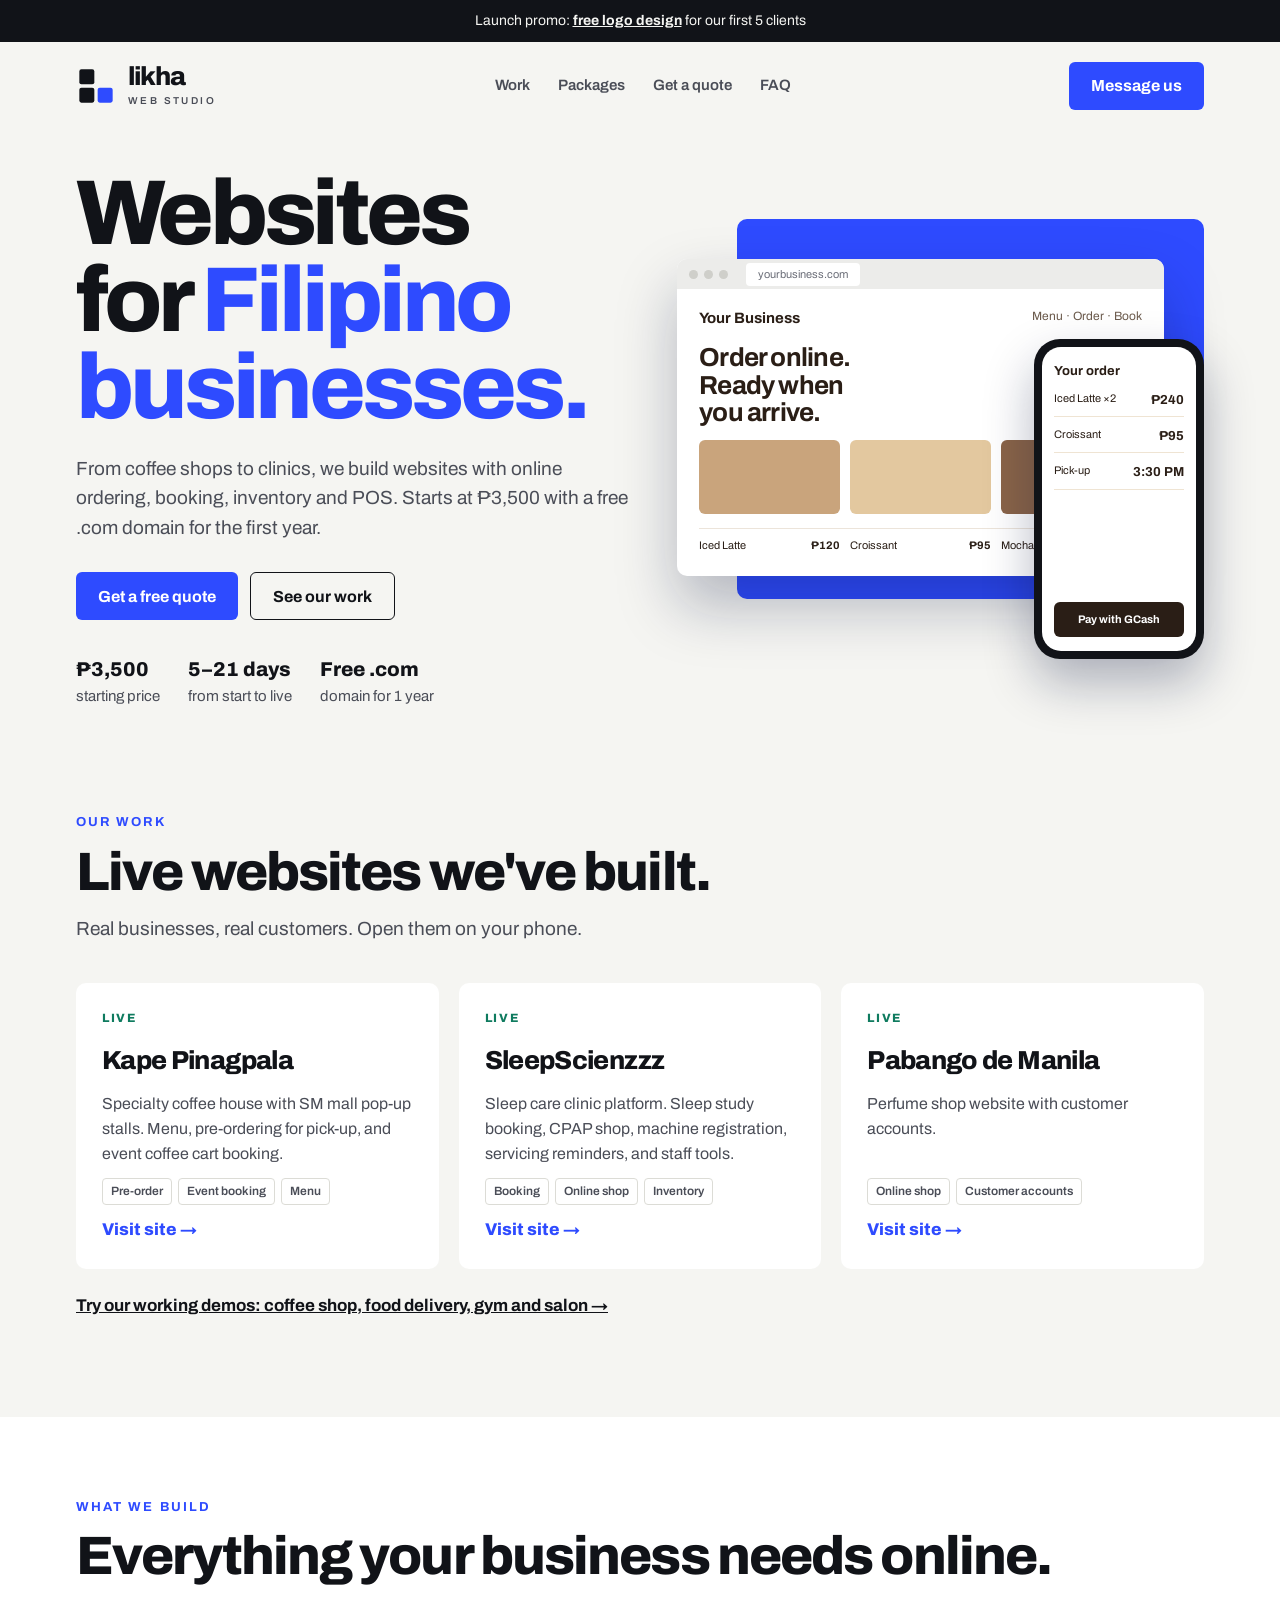
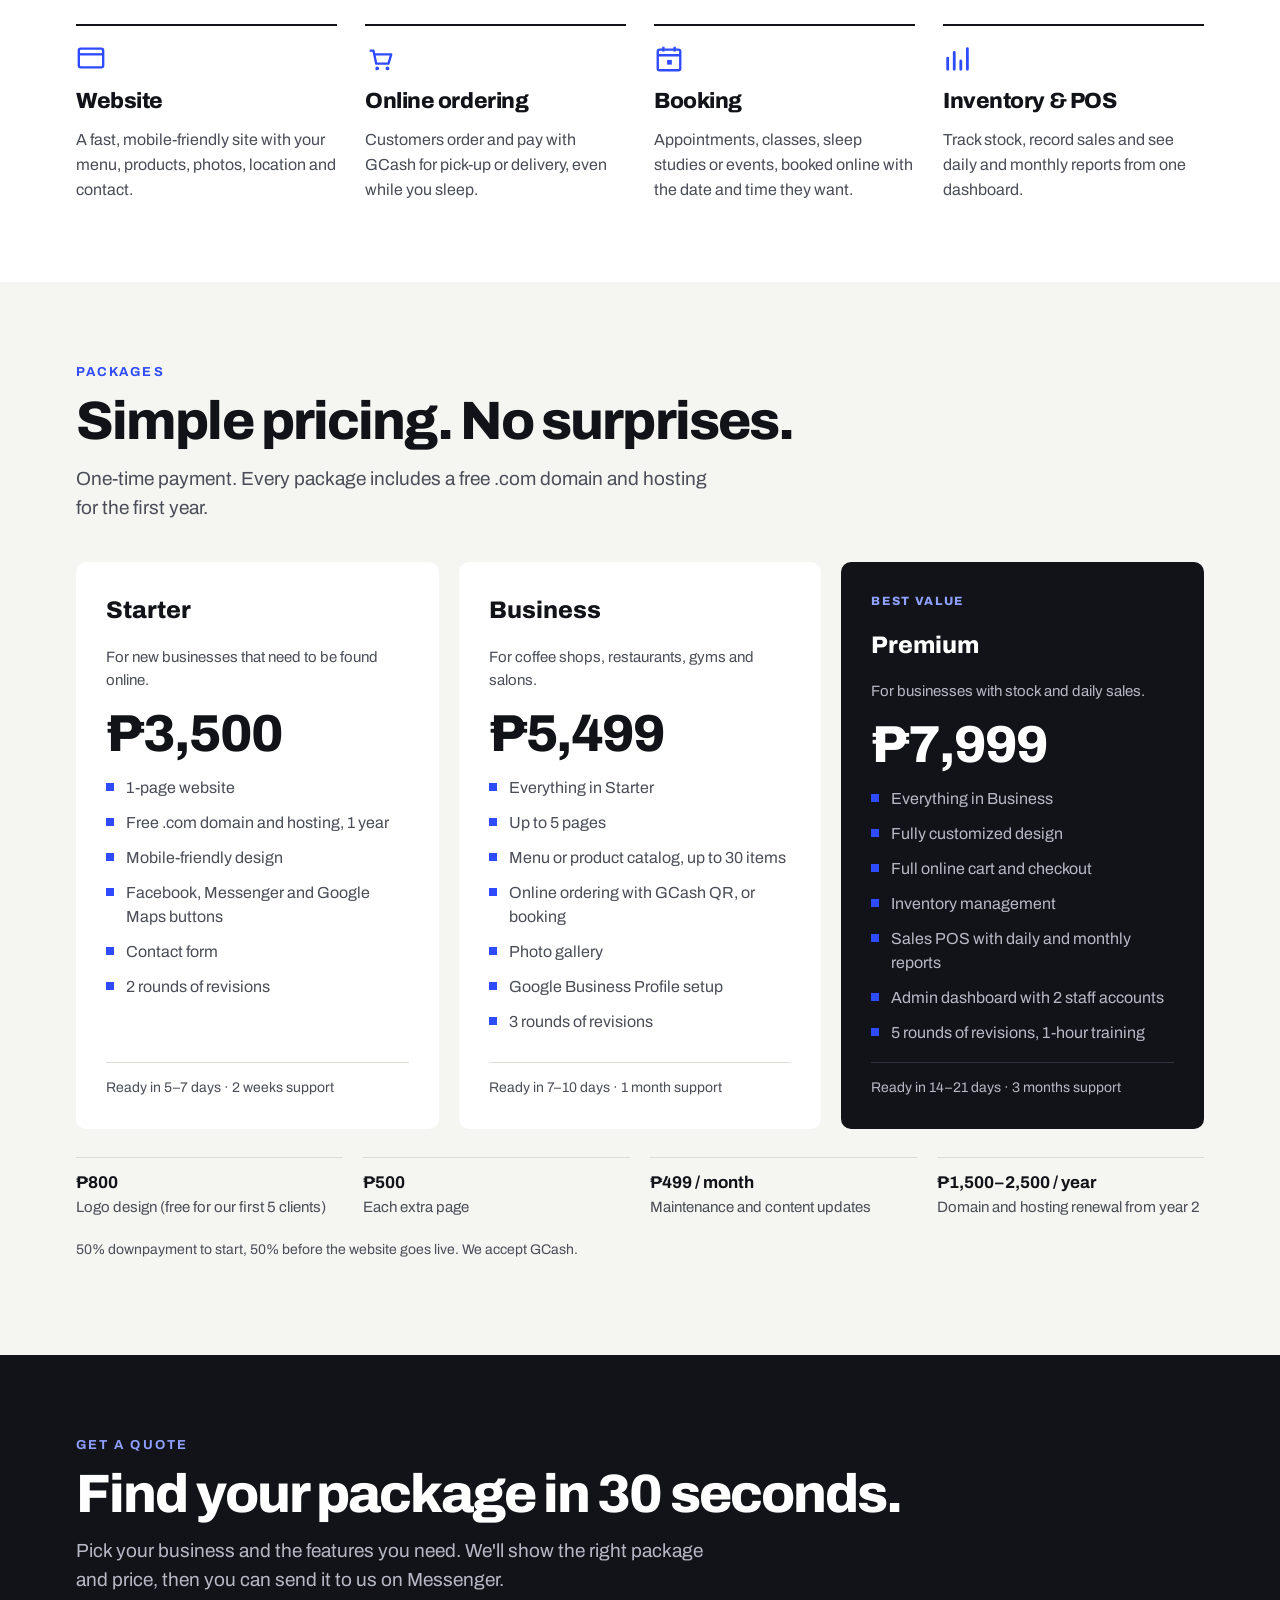
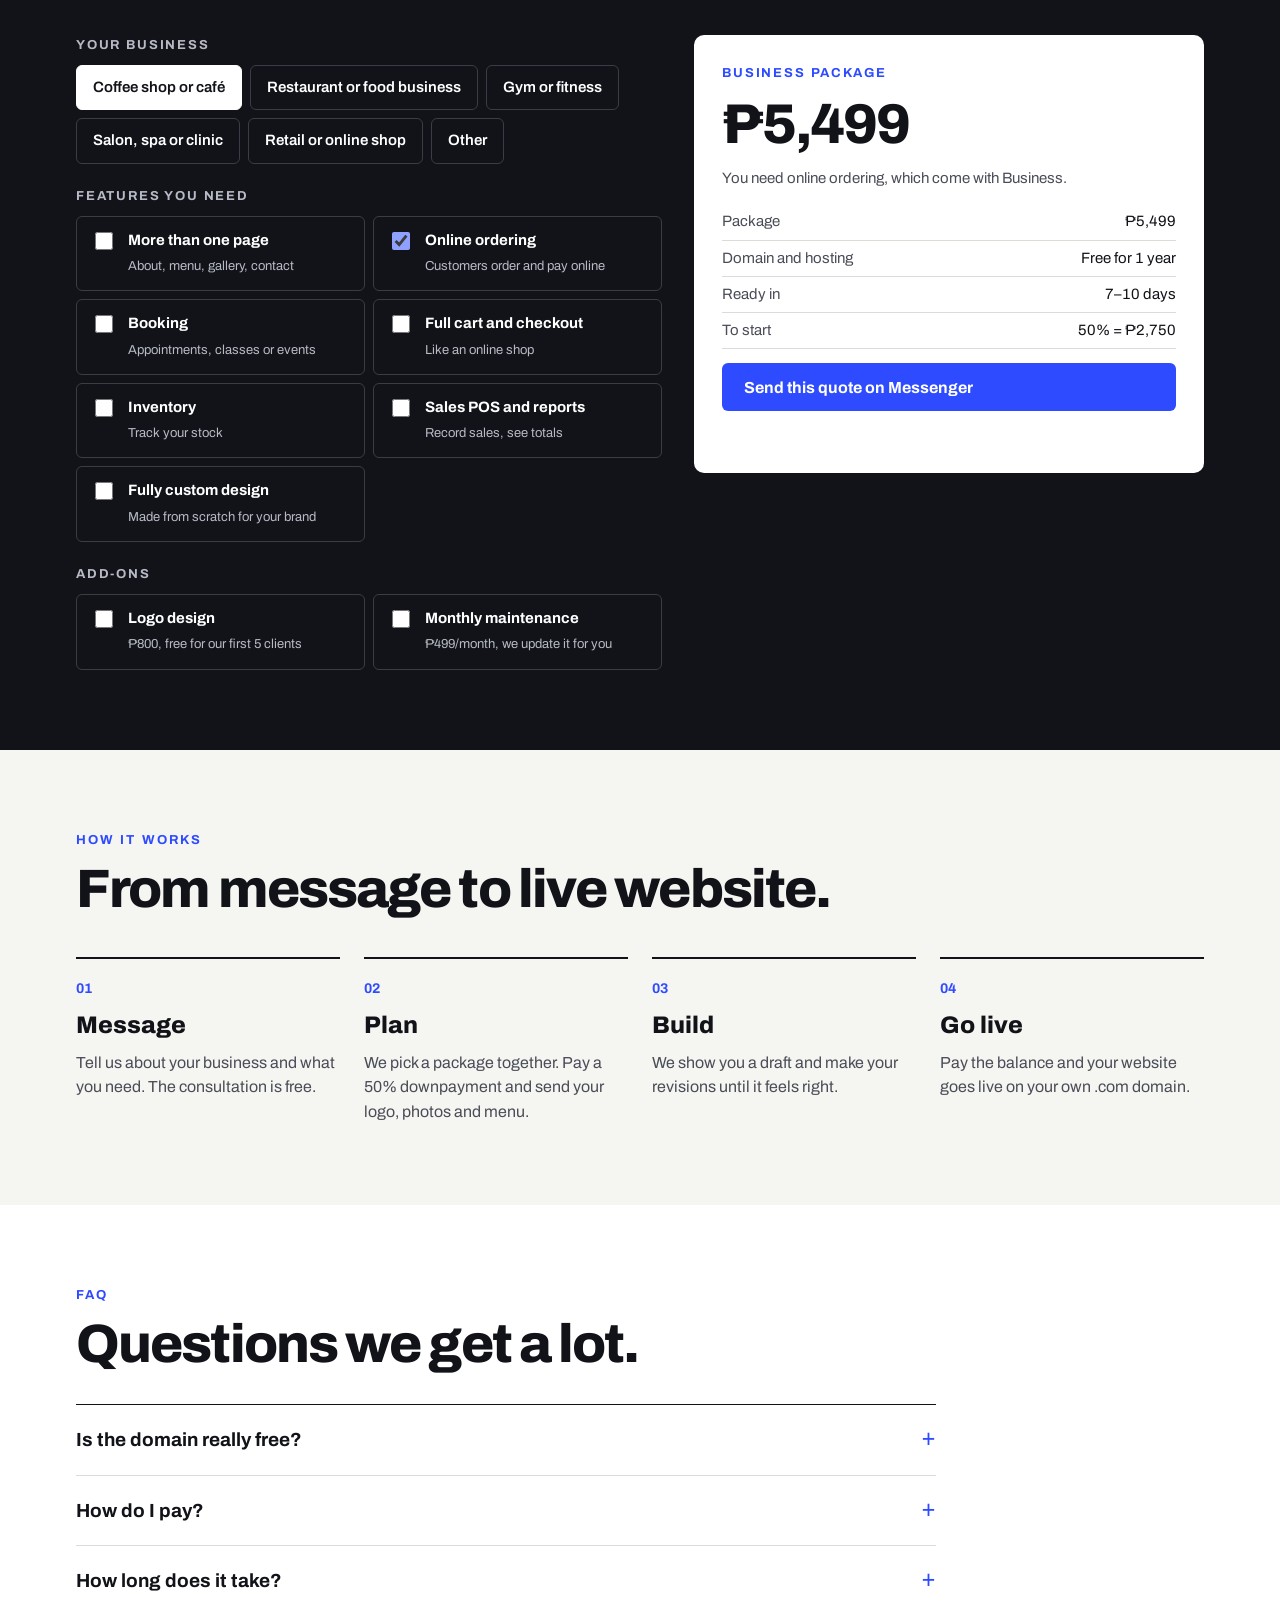
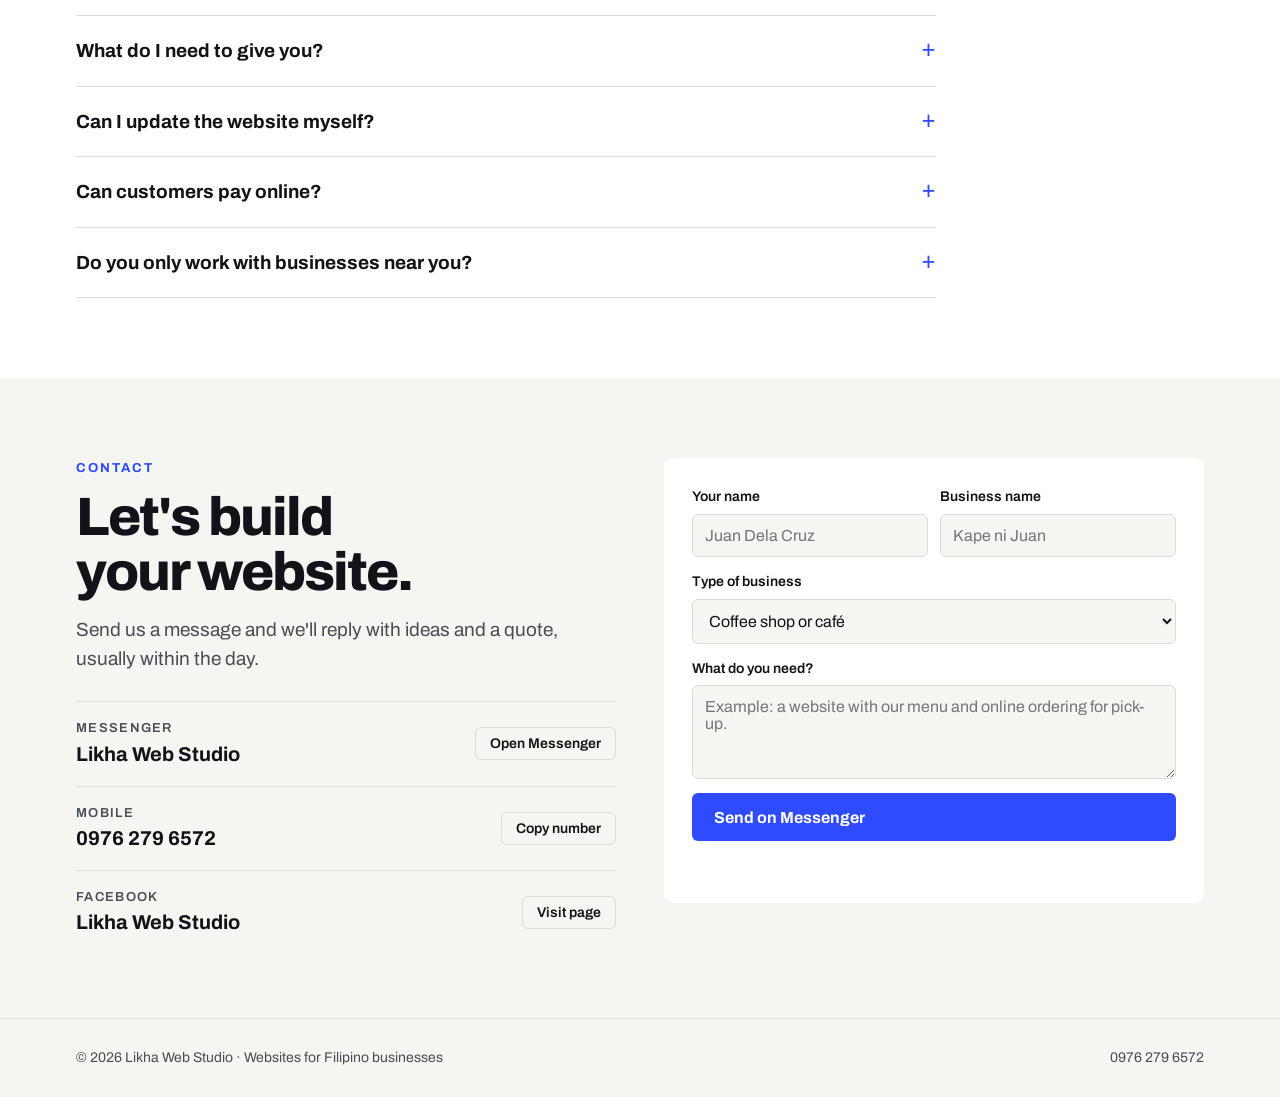
==== public/index.html @ eac52584 "Serve only public/ from the Worker so .git and config stay private Co-Authored-By: Claude Opus 5.5 (" ====
<!doctype html><html lang="en"><head><meta charset="utf-8"><meta name=viewport content="width=device-width,initial-scale=1,viewport-fit=cover"><style>:root{color-scheme:light;box-sizing:border-box;padding-top:env(safe-area-inset-top,0px);padding-bottom:env(safe-area-inset-bottom,0px)}html{scroll-padding-top:env(safe-area-inset-top,0px)}body{margin:0;padding:0;font:14px -apple-system,BlinkMacSystemFont,sans-serif;background:#fff;color:#000}img{max-width:100%}[hidden]:not([hidden=until-found i]){display:none!important}</style><title>Likha Web Studio</title>
<meta name="description" content="Affordable websites for Filipino businesses: online ordering, booking, inventory and POS. Starts at ₱3,500 with a free .com domain for the first year.">
<meta property="og:title" content="Likha Web Studio | Websites for Filipino businesses">
<meta property="og:description" content="Websites with online ordering, booking, inventory and POS. Starts at ₱3,500 with a free .com domain.">
<meta property="og:image" content="https://likha-webstudio.allenfbiglangawa.workers.dev/og-image.png">
<meta property="og:type" content="website">
<link rel="icon" href="data:image/svg+xml,%3Csvg xmlns='http://www.w3.org/2000/svg' viewBox='0 0 48 48'%3E%3Crect x='4' y='4' width='18' height='18' rx='2.5' fill='%23111318'/%3E%3Crect x='4' y='26' width='18' height='18' rx='2.5' fill='%23111318'/%3E%3Crect x='26' y='26' width='18' height='18' rx='2.5' fill='%232E4BFF'/%3E%3C/svg%3E">
<link rel="preconnect" href="https://fonts.googleapis.com">
<link rel="stylesheet" href="https://fonts.googleapis.com/css2?family=Archivo:wght@400;500;600;700;800&display=swap">
</head><body>
<style>
/* Layout: studio homepage — split hero with product mock, client work, services, packages, live quote builder, process, FAQ, contact. */
:root{
  --bg:#F5F5F2; --card:#FFFFFF; --ink:#111318; --muted:#4A4D57; --line:#DCDCD6; --accent:#2E4BFF; --accent-ink:#FFFFFF; --dark:#111318; --dark-fg:#FFFFFF; --dark-muted:#B7BAC6; --live:#0F7B5F;
  --font:'Archivo', system-ui, -apple-system, 'Segoe UI', sans-serif;
}
@media (prefers-color-scheme: dark){:root:not([data-theme="light"]){--bg:#111318;--card:#1B1E26;--ink:#F2F2EF;--muted:#B0B4C0;--line:#2E323D;--accent:#7D8EFF;--accent-ink:#0B0D12;--dark:#000000;--dark-fg:#F2F2EF;--dark-muted:#A9ADB9;--live:#5FD3A8;color-scheme:dark}}
:root[data-theme="dark"]{--bg:#111318;--card:#1B1E26;--ink:#F2F2EF;--muted:#B0B4C0;--line:#2E323D;--accent:#7D8EFF;--accent-ink:#0B0D12;--dark:#000000;--dark-fg:#F2F2EF;--dark-muted:#A9ADB9;--live:#5FD3A8;color-scheme:dark}
*{box-sizing:border-box}
html{scroll-behavior:smooth}
@media (prefers-reduced-motion:reduce){html{scroll-behavior:auto}}
body{background:var(--bg);color:var(--ink);font-family:var(--font);font-size:17px;line-height:1.55}
.wrap{max-width:1160px;margin:0 auto;padding-left:max(16px,env(safe-area-inset-left,0px));padding-right:max(16px,env(safe-area-inset-right,0px))}
a{color:inherit}
a:focus-visible,button:focus-visible,input:focus-visible,select:focus-visible,textarea:focus-visible,summary:focus-visible{outline:3px solid var(--accent);outline-offset:3px}
h1,h2,h3{text-wrap:balance}
.btn{display:inline-flex;align-items:center;gap:8px;font:700 16px var(--font);text-decoration:none;border:0;border-radius:6px;padding:14px 22px;cursor:pointer;background:var(--accent);color:var(--accent-ink);min-height:48px}
.btn.ink{background:var(--ink);color:var(--bg)}
.btn.ghost{background:transparent;color:var(--ink);border:1.5px solid var(--ink)}
.eyebrow{font-size:13px;font-weight:700;letter-spacing:0.16em;text-transform:uppercase;color:var(--accent);margin:0 0 12px}
section{padding-block:80px}
section h2{font-size:clamp(34px,5vw,54px);font-weight:800;letter-spacing:-0.035em;line-height:1.02;margin:0 0 14px}
.lead{color:var(--muted);font-size:19px;max-width:58ch;margin:0}
.promo{background:var(--ink);color:var(--bg);font-size:14px;text-align:center;padding-block:10px}
.promo a{font-weight:700}
header .wrap{display:flex;justify-content:space-between;align-items:center;gap:16px;padding-block:20px}
.lock{display:flex;align-items:center;gap:12px;text-decoration:none}
.lock b{display:block;color:var(--ink);font-size:26px;font-weight:800;letter-spacing:-0.035em;line-height:1}
.lock span{display:block;font-size:10px;font-weight:600;letter-spacing:0.24em;margin-top:4px;color:var(--muted)}
nav{display:flex;gap:28px;font-weight:600;font-size:15px}
nav a{text-decoration:none;color:var(--muted)}nav a:hover{color:var(--ink)}
.hero .wrap{display:grid;grid-template-columns:minmax(0,1.05fr) minmax(0,1fr);gap:48px;align-items:center;padding-block:40px 24px}
.hero h1{font-size:clamp(46px,7.4vw,92px);font-weight:800;letter-spacing:-0.045em;line-height:0.95;margin:0 0 22px}
.hero h1 span{color:var(--accent)}
.hero .lead{margin-bottom:30px}
.ctas{display:flex;gap:12px;flex-wrap:wrap}
.trust{display:flex;gap:28px;flex-wrap:wrap;margin-top:34px;font-size:15px;color:var(--muted)}
.trust b{display:block;color:var(--ink);font-size:20px;font-weight:800}
.mock{position:relative;height:440px;max-width:100%}
.mock .panel{position:absolute;inset:0 0 60px 60px;background:var(--accent);border-radius:10px}
.browser{position:absolute;left:0;top:40px;right:40px;background:#FFFFFF;border-radius:10px;overflow:hidden;box-shadow:0 30px 60px rgba(10,20,60,0.28);color:#2A1E16}
.browser .bar{height:30px;background:#ECECEA;display:flex;align-items:center;gap:6px;padding:0 12px}
.browser .bar i{width:9px;height:9px;border-radius:50%;background:#CFCFCA}
.browser .bar span{margin-left:12px;background:#FFFFFF;border-radius:4px;font-size:11px;color:#6B6E78;padding:3px 12px}
.site{padding:18px 22px 22px;display:flex;flex-direction:column;gap:14px}
.site .nav{display:flex;justify-content:space-between;font-size:12px;color:#6B5A4C}
.site .nav b{font-size:15px;color:#2A1E16}
.site h4{margin:0;font-size:26px;line-height:1.05;letter-spacing:-0.03em;max-width:12ch}
.site .row{display:grid;grid-template-columns:repeat(3,minmax(0,1fr));gap:10px}
.site .tile{border-radius:6px;height:74px}
.site .items{display:grid;grid-template-columns:repeat(3,minmax(0,1fr));font-size:11px;border-top:1px solid #ECE4DA;padding-top:8px;gap:10px}
.site .items span{display:flex;justify-content:space-between}
.phone{position:absolute;right:0;bottom:0;width:170px;height:320px;background:#111318;border-radius:26px;padding:8px;box-shadow:0 24px 50px rgba(10,20,60,0.3)}
.phone .scr{height:100%;background:#FFFFFF;border-radius:19px;padding:14px 12px;display:flex;flex-direction:column;gap:9px;color:#2A1E16;font-size:11px}
.phone .scr b{font-size:13px}
.phone .ln{display:flex;justify-content:space-between;border-bottom:1px solid #EFE4D3;padding-bottom:6px}
.phone .pay{margin-top:auto;background:#2A1E16;color:#FFFFFF;text-align:center;border-radius:6px;padding:9px;font-weight:700}
.work-grid{display:grid;grid-template-columns:repeat(3,minmax(0,1fr));gap:20px;margin-top:40px}
.proj{background:var(--card);border-radius:10px;padding:26px;display:flex;flex-direction:column;gap:12px;text-decoration:none}
.proj .live{font-size:12px;font-weight:800;letter-spacing:0.14em;color:var(--live)}
.proj h3{margin:0;font-size:26px;font-weight:800;letter-spacing:-0.025em}
.proj p{margin:0;color:var(--muted);font-size:16px;flex:1}
.tags{display:flex;gap:6px;flex-wrap:wrap}
.tags span{font-size:12px;font-weight:600;border:1px solid var(--line);border-radius:4px;padding:3px 8px;color:var(--muted)}
.proj .go{font-weight:800;color:var(--accent)}
.proj:hover h3{color:var(--accent)}
.more{margin-top:24px;font-weight:700}
.services{background:var(--card)}
.svc-grid{display:grid;grid-template-columns:repeat(4,minmax(0,1fr));gap:28px;margin-top:40px}
.svc{display:flex;flex-direction:column;gap:10px;border-top:2px solid var(--ink);padding-top:18px}
.svc h3{margin:0;font-size:22px;font-weight:800;letter-spacing:-0.02em}
.svc p{margin:0;color:var(--muted);font-size:16px}
.svc svg{width:30px;height:30px}
.plans{display:grid;grid-template-columns:repeat(3,minmax(0,1fr));gap:20px;margin-top:40px;align-items:stretch}
.plan{background:var(--card);border-radius:10px;padding:30px;display:flex;flex-direction:column;gap:16px}
.plan.best{background:var(--dark);color:var(--dark-fg)}
.plan .for{color:var(--muted);font-size:15px;margin:0}
.plan.best .for,.plan.best li{color:var(--dark-muted)}
.plan h3{margin:0;font-size:24px;font-weight:800}
.plan .flag{font-size:12px;font-weight:800;letter-spacing:0.14em;color:var(--accent)}
.plan.best .flag{color:#8FA0FF}
.plan .amt{font-size:52px;font-weight:800;letter-spacing:-0.04em;line-height:1;font-variant-numeric:tabular-nums}
.plan ul{list-style:none;margin:0;padding:0;display:flex;flex-direction:column;gap:10px;font-size:16px;flex:1}
.plan li{display:flex;gap:12px;align-items:baseline;color:var(--muted)}
.plan li::before{content:"";width:8px;height:8px;background:var(--accent);flex-shrink:0;transform:translateY(-2px)}
.plan .meta{font-size:14px;color:var(--muted);border-top:1px solid var(--line);padding-top:14px}
.plan.best .meta{border-color:#2E323D;color:var(--dark-muted)}
.addons{display:grid;grid-template-columns:repeat(4,minmax(0,1fr));gap:20px;margin-top:28px}
.addons div{border-top:1px solid var(--line);padding-top:12px;font-size:15px;color:var(--muted)}
.addons b{display:block;color:var(--ink);font-size:17px}
.fine{font-size:14px;color:var(--muted);margin-top:20px}
.quote{background:var(--dark);color:var(--dark-fg)}
.quote .lead{color:var(--dark-muted)}
.quote .eyebrow{color:#8FA0FF}
.q-grid{display:grid;grid-template-columns:minmax(0,1.15fr) minmax(0,1fr);gap:32px;margin-top:40px;align-items:start}
.q-form{display:flex;flex-direction:column;gap:22px}
.q-form legend,.q-label{font-size:13px;font-weight:700;letter-spacing:0.14em;text-transform:uppercase;color:var(--dark-muted);margin-bottom:10px;padding:0}
fieldset{border:0;margin:0;padding:0;min-width:0}
.chips{display:flex;flex-wrap:wrap;gap:8px}
.chip{position:relative}
.chip input{position:absolute;opacity:0;pointer-events:none}
.chip span{display:inline-block;font-size:15px;font-weight:600;padding:10px 16px;border-radius:6px;border:1.5px solid #3A3D47;cursor:pointer;color:var(--dark-fg)}
.chip input:checked+span{background:var(--dark-fg);color:#111318;border-color:var(--dark-fg)}
.chip input:focus-visible+span{outline:3px solid #8FA0FF;outline-offset:2px}
.feat{display:grid;grid-template-columns:repeat(2,minmax(0,1fr));gap:8px}
.feat label{display:flex;gap:12px;align-items:flex-start;border:1.5px solid #3A3D47;border-radius:6px;padding:12px 14px;cursor:pointer}
.feat input{width:18px;height:18px;margin-top:3px;accent-color:#8FA0FF;flex-shrink:0}
.feat b{display:block;font-size:15px}
.feat small{color:var(--dark-muted);font-size:13px}
.result{background:var(--card);color:var(--ink);border-radius:10px;padding:28px;display:flex;flex-direction:column;gap:14px;position:sticky;top:calc(20px + env(safe-area-inset-top,0px))}
.result .pk{font-size:13px;font-weight:700;letter-spacing:0.14em;text-transform:uppercase;color:var(--accent)}
.result .total{font-size:56px;font-weight:800;letter-spacing:-0.04em;line-height:1;font-variant-numeric:tabular-nums}
.result .why{color:var(--muted);font-size:15px;margin:0}
.rows div{display:flex;justify-content:space-between;gap:12px;padding-block:6px;border-bottom:1px solid var(--line);font-size:15px;font-variant-numeric:tabular-nums}
.rows div span:first-child{color:var(--muted)}
.copied{font-size:14px;color:var(--live);font-weight:600;min-height:1.4em;margin:0}
.steps{display:grid;grid-template-columns:repeat(4,minmax(0,1fr));gap:24px;margin-top:40px}
.step{border-top:2px solid var(--ink);padding-top:16px}
.step .n{font-size:14px;font-weight:700;color:var(--accent)}
.step h3{margin:6px 0;font-size:24px;font-weight:800}
.step p{margin:0;color:var(--muted);font-size:16px}
.faq{background:var(--card)}
.faq-list{margin-top:32px;border-top:1.5px solid var(--ink);max-width:860px}
details{border-bottom:1px solid var(--line)}
summary{cursor:pointer;list-style:none;display:flex;justify-content:space-between;gap:16px;padding-block:20px;font-size:19px;font-weight:700}
summary::-webkit-details-marker{display:none}
summary::after{content:"+";font-weight:400;font-size:24px;line-height:1;color:var(--accent)}
details[open] summary::after{content:"−"}
details p{margin:0 0 20px;color:var(--muted);max-width:68ch}
.contact .wrap{display:grid;grid-template-columns:minmax(0,1fr) minmax(0,1fr);gap:48px;align-items:start}
.ways{display:flex;flex-direction:column;gap:16px;margin-top:28px}
.way{display:flex;justify-content:space-between;align-items:center;gap:12px;border-top:1px solid var(--line);padding-top:16px;flex-wrap:wrap}
.way small{display:block;color:var(--muted);font-size:13px;font-weight:600;letter-spacing:0.1em;text-transform:uppercase}
.way b{font-size:20px}
.mini{font:600 14px var(--font);border:1.5px solid var(--line);background:transparent;color:var(--ink);border-radius:6px;padding:8px 14px;cursor:pointer;text-decoration:none}
form.inq{background:var(--card);border-radius:10px;padding:28px;display:flex;flex-direction:column;gap:14px}
form.inq label{font-weight:600;font-size:14px;display:flex;flex-direction:column;gap:6px}
form.inq input,form.inq select,form.inq textarea{font:16px var(--font);padding:12px;border-radius:6px;border:1.5px solid var(--line);background:var(--bg);color:var(--ink)}
form.inq .two{display:grid;grid-template-columns:minmax(0,1fr) minmax(0,1fr);gap:12px}
footer{border-top:1px solid var(--line)}
footer .wrap{padding-block:28px;display:flex;justify-content:space-between;flex-wrap:wrap;gap:12px;color:var(--muted);font-size:14px}
@media (max-width:980px){
  .hero .wrap,.q-grid,.contact .wrap{grid-template-columns:1fr}
  .svc-grid,.steps,.addons{grid-template-columns:repeat(2,minmax(0,1fr))}
  .work-grid,.plans{grid-template-columns:1fr}
  .result{position:static}
}
@media (max-width:640px){
  nav{display:none}
  section{padding-block:56px}
  .mock{height:360px}
  .phone{width:140px;height:270px}
  .site .tile{height:54px}
  .svc-grid,.steps,.addons,.feat,form.inq .two{grid-template-columns:1fr}
  header .btn{padding:10px 14px;min-height:44px;font-size:14px}
}
</style>

<div class="promo">Launch promo: <a href="#quote">free logo design</a> for our first 5 clients</div>

<header><div class="wrap">
  <a class="lock" href="#top" aria-label="Likha Web Studio home">
    <svg width="40" height="40" viewBox="0 0 48 48" aria-hidden="true"><rect x="4" y="4" width="18" height="18" rx="2.5" fill="var(--ink)"/><rect x="4" y="26" width="18" height="18" rx="2.5" fill="var(--ink)"/><rect x="26" y="26" width="18" height="18" rx="2.5" fill="var(--accent)"/></svg>
    <div><b>likha</b><span>WEB STUDIO</span></div>
  </a>
  <nav aria-label="Main"><a href="#work">Work</a><a href="#packages">Packages</a><a href="#quote">Get a quote</a><a href="#faq">FAQ</a></nav>
  <a class="btn" href="https://m.me/61595731580054" target="_blank" rel="noopener">Message us</a>
</div></header>

<main id="top">
<section class="hero" style="padding-block:0"><div class="wrap">
  <div>
    <h1>Websites for <span>Filipino businesses.</span></h1>
    <p class="lead">From coffee shops to clinics, we build websites with online ordering, booking, inventory and POS. Starts at ₱3,500 with a free .com domain for the first year.</p>
    <div class="ctas"><a class="btn" href="#quote">Get a free quote</a><a class="btn ghost" href="#work">See our work</a></div>
    <div class="trust"><div><b>₱3,500</b>starting price</div><div><b>5–21 days</b>from start to live</div><div><b>Free .com</b>domain for 1 year</div></div>
  </div>
  <div class="mock" aria-hidden="true">
    <div class="panel"></div>
    <div class="browser">
      <div class="bar"><i></i><i></i><i></i><span>yourbusiness.com</span></div>
      <div class="site">
        <div class="nav"><b>Your Business</b><span>Menu · Order · Book</span></div>
        <h4>Order online. Ready when you arrive.</h4>
        <div class="row"><div class="tile" style="background:#C9A47C"></div><div class="tile" style="background:#E3C89F"></div><div class="tile" style="background:#8A6448"></div></div>
        <div class="items"><span>Iced Latte <b>₱120</b></span><span>Croissant <b>₱95</b></span><span>Mocha <b>₱135</b></span></div>
      </div>
    </div>
    <div class="phone"><div class="scr"><b>Your order</b><div class="ln"><span>Iced Latte ×2</span><b>₱240</b></div><div class="ln"><span>Croissant</span><b>₱95</b></div><div class="ln"><span>Pick-up</span><b>3:30 PM</b></div><div class="pay">Pay with GCash</div></div></div>
  </div>
</div></section>

<section id="work"><div class="wrap">
  <p class="eyebrow">Our work</p>
  <h2>Live websites we've built.</h2>
  <p class="lead">Real businesses, real customers. Open them on your phone.</p>
  <div class="work-grid">
    <a class="proj" href="https://kapepinagpala.pages.dev/" target="_blank" rel="noopener">
      <span class="live">LIVE</span><h3>Kape Pinagpala</h3>
      <p>Specialty coffee house with SM mall pop-up stalls. Menu, pre-ordering for pick-up, and event coffee cart booking.</p>
      <div class="tags"><span>Pre-order</span><span>Event booking</span><span>Menu</span></div><span class="go">Visit site →</span>
    </a>
    <a class="proj" href="https://sleepscienzzz-pi.vercel.app/" target="_blank" rel="noopener">
      <span class="live">LIVE</span><h3>SleepScienzzz</h3>
      <p>Sleep care clinic platform. Sleep study booking, CPAP shop, machine registration, servicing reminders, and staff tools.</p>
      <div class="tags"><span>Booking</span><span>Online shop</span><span>Inventory</span></div><span class="go">Visit site →</span>
    </a>
    <a class="proj" href="https://pabangodemanila.pabangodemanilaph.workers.dev/" target="_blank" rel="noopener">
      <span class="live">LIVE</span><h3>Pabango de Manila</h3>
      <p>Perfume shop website with customer accounts.</p>
      <div class="tags"><span>Online shop</span><span>Customer accounts</span></div><span class="go">Visit site →</span>
    </a>
  </div>
  <p class="more"><a href="portfolio/">Try our working demos: coffee shop, food delivery, gym and salon →</a></p>
</div></section>

<section class="services"><div class="wrap">
  <p class="eyebrow">What we build</p>
  <h2>Everything your business needs online.</h2>
  <div class="svc-grid">
    <div class="svc"><svg viewBox="0 0 32 32" aria-hidden="true"><rect x="3" y="5" width="26" height="20" rx="2" fill="none" stroke="var(--accent)" stroke-width="2.5"/><path d="M3 11 H29" stroke="var(--accent)" stroke-width="2.5"/></svg><h3>Website</h3><p>A fast, mobile-friendly site with your menu, products, photos, location and contact.</p></div>
    <div class="svc"><svg viewBox="0 0 32 32" aria-hidden="true"><path d="M5 7 H9 L12 21 H25 L28 11 H10" fill="none" stroke="var(--accent)" stroke-width="2.5" stroke-linejoin="round"/><circle cx="13" cy="26" r="2" fill="var(--accent)"/><circle cx="24" cy="26" r="2" fill="var(--accent)"/></svg><h3>Online ordering</h3><p>Customers order and pay with GCash for pick-up or delivery, even while you sleep.</p></div>
    <div class="svc"><svg viewBox="0 0 32 32" aria-hidden="true"><rect x="4" y="6" width="24" height="22" rx="2" fill="none" stroke="var(--accent)" stroke-width="2.5"/><path d="M4 12 H28 M10 3 V8 M22 3 V8" stroke="var(--accent)" stroke-width="2.5"/><rect x="14" y="17" width="5" height="5" fill="var(--accent)"/></svg><h3>Booking</h3><p>Appointments, classes, sleep studies or events, booked online with the date and time they want.</p></div>
    <div class="svc"><svg viewBox="0 0 32 32" aria-hidden="true"><path d="M5 27 V15 M12 27 V9 M19 27 V18 M26 27 V5" stroke="var(--accent)" stroke-width="3" stroke-linecap="round"/></svg><h3>Inventory &amp; POS</h3><p>Track stock, record sales and see daily and monthly reports from one dashboard.</p></div>
  </div>
</div></section>

<section id="packages"><div class="wrap">
  <p class="eyebrow">Packages</p>
  <h2>Simple pricing. No surprises.</h2>
  <p class="lead">One-time payment. Every package includes a free .com domain and hosting for the first year.</p>
  <div class="plans">
    <div class="plan">
      <h3>Starter</h3><p class="for">For new businesses that need to be found online.</p>
      <div class="amt">₱3,500</div>
      <ul><li>1-page website</li><li>Free .com domain and hosting, 1 year</li><li>Mobile-friendly design</li><li>Facebook, Messenger and Google Maps buttons</li><li>Contact form</li><li>2 rounds of revisions</li></ul>
      <div class="meta">Ready in 5–7 days · 2 weeks support</div>
    </div>
    <div class="plan">
      <h3>Business</h3><p class="for">For coffee shops, restaurants, gyms and salons.</p>
      <div class="amt">₱5,499</div>
      <ul><li>Everything in Starter</li><li>Up to 5 pages</li><li>Menu or product catalog, up to 30 items</li><li>Online ordering with GCash QR, or booking</li><li>Photo gallery</li><li>Google Business Profile setup</li><li>3 rounds of revisions</li></ul>
      <div class="meta">Ready in 7–10 days · 1 month support</div>
    </div>
    <div class="plan best">
      <span class="flag">BEST VALUE</span>
      <h3>Premium</h3><p class="for">For businesses with stock and daily sales.</p>
      <div class="amt">₱7,999</div>
      <ul><li>Everything in Business</li><li>Fully customized design</li><li>Full online cart and checkout</li><li>Inventory management</li><li>Sales POS with daily and monthly reports</li><li>Admin dashboard with 2 staff accounts</li><li>5 rounds of revisions, 1-hour training</li></ul>
      <div class="meta">Ready in 14–21 days · 3 months support</div>
    </div>
  </div>
  <div class="addons">
    <div><b>₱800</b>Logo design (free for our first 5 clients)</div>
    <div><b>₱500</b>Each extra page</div>
    <div><b>₱499 / month</b>Maintenance and content updates</div>
    <div><b>₱1,500–2,500 / year</b>Domain and hosting renewal from year 2</div>
  </div>
  <p class="fine">50% downpayment to start, 50% before the website goes live. We accept GCash.</p>
</div></section>

<section class="quote" id="quote"><div class="wrap">
  <p class="eyebrow">Get a quote</p>
  <h2>Find your package in 30 seconds.</h2>
  <p class="lead">Pick your business and the features you need. We'll show the right package and price, then you can send it to us on Messenger.</p>
  <div class="q-grid">
    <form class="q-form" id="qform" onsubmit="return false">
      <fieldset>
        <legend>Your business</legend>
        <div class="chips" id="biz"></div>
      </fieldset>
      <fieldset>
        <legend>Features you need</legend>
        <div class="feat">
          <label for="f-pages"><input type="checkbox" id="f-pages" data-f="pages"><span><b>More than one page</b><small>About, menu, gallery, contact</small></span></label>
          <label for="f-order"><input type="checkbox" id="f-order" data-f="order"><span><b>Online ordering</b><small>Customers order and pay online</small></span></label>
          <label for="f-book"><input type="checkbox" id="f-book" data-f="book"><span><b>Booking</b><small>Appointments, classes or events</small></span></label>
          <label for="f-cart"><input type="checkbox" id="f-cart" data-f="cart"><span><b>Full cart and checkout</b><small>Like an online shop</small></span></label>
          <label for="f-inv"><input type="checkbox" id="f-inv" data-f="inv"><span><b>Inventory</b><small>Track your stock</small></span></label>
          <label for="f-pos"><input type="checkbox" id="f-pos" data-f="pos"><span><b>Sales POS and reports</b><small>Record sales, see totals</small></span></label>
          <label for="f-custom"><input type="checkbox" id="f-custom" data-f="custom"><span><b>Fully custom design</b><small>Made from scratch for your brand</small></span></label>
        </div>
      </fieldset>
      <fieldset>
        <legend>Add-ons</legend>
        <div class="feat">
          <label for="a-logo"><input type="checkbox" id="a-logo"><span><b>Logo design</b><small>₱800, free for our first 5 clients</small></span></label>
          <label for="a-maint"><input type="checkbox" id="a-maint"><span><b>Monthly maintenance</b><small>₱499/month, we update it for you</small></span></label>
        </div>
      </fieldset>
    </form>
    <div class="result" aria-live="polite">
      <span class="pk" id="rPk">Business package</span>
      <div class="total" id="rTotal">₱5,499</div>
      <p class="why" id="rWhy"></p>
      <div class="rows" id="rRows"></div>
      <a class="btn" id="sendQuote" href="https://m.me/61595731580054" target="_blank" rel="noopener">Send this quote on Messenger</a>
      <p class="copied" id="qCopied"></p>
    </div>
  </div>
</div></section>

<section><div class="wrap">
  <p class="eyebrow">How it works</p>
  <h2>From message to live website.</h2>
  <div class="steps">
    <div class="step"><span class="n">01</span><h3>Message</h3><p>Tell us about your business and what you need. The consultation is free.</p></div>
    <div class="step"><span class="n">02</span><h3>Plan</h3><p>We pick a package together. Pay a 50% downpayment and send your logo, photos and menu.</p></div>
    <div class="step"><span class="n">03</span><h3>Build</h3><p>We show you a draft and make your revisions until it feels right.</p></div>
    <div class="step"><span class="n">04</span><h3>Go live</h3><p>Pay the balance and your website goes live on your own .com domain.</p></div>
  </div>
</div></section>

<section class="faq" id="faq"><div class="wrap">
  <p class="eyebrow">FAQ</p>
  <h2>Questions we get a lot.</h2>
  <div class="faq-list">
    <details><summary>Is the domain really free?</summary><p>Yes, for the first year. From the second year, renewal of the domain and hosting costs ₱1,500 to ₱2,500 per year depending on your package. We'll remind you before it's due.</p></details>
    <details><summary>How do I pay?</summary><p>50% downpayment to start and 50% before the website goes live. We accept GCash.</p></details>
    <details><summary>How long does it take?</summary><p>Starter takes 5–7 days, Business 7–10 days and Premium 14–21 days. The clock starts once we have your downpayment and your content.</p></details>
    <details><summary>What do I need to give you?</summary><p>Your logo, photos, menu or product list with prices, and contact details. No logo yet? We can design one. No photos? We can help you choose good stock photos to start.</p></details>
    <details><summary>Can I update the website myself?</summary><p>With Premium, yes: the admin dashboard lets you edit products, prices and stock. For Starter and Business, our ₱499/month maintenance plan covers updates, or we can do one-time changes for a small fee.</p></details>
    <details><summary>Can customers pay online?</summary><p>Yes. Business includes ordering with your GCash QR code. Premium adds a full cart and checkout.</p></details>
    <details><summary>Do you only work with businesses near you?</summary><p>No. We work online with businesses anywhere in the Philippines, through Messenger and video calls.</p></details>
  </div>
</div></section>

<section class="contact" id="contact"><div class="wrap">
  <div>
    <p class="eyebrow">Contact</p>
    <h2>Let's build your website.</h2>
    <p class="lead">Send us a message and we'll reply with ideas and a quote, usually within the day.</p>
    <div class="ways">
      <div class="way"><span><small>Messenger</small><b>Likha Web Studio</b></span><a class="mini" href="https://m.me/61595731580054" target="_blank" rel="noopener">Open Messenger</a></div>
      <div class="way"><span><small>Mobile</small><b id="phone">0976 279 6572</b></span><button class="mini" type="button" id="copyPhone">Copy number</button></div>
      <div class="way"><span><small>Facebook</small><b>Likha Web Studio</b></span><a class="mini" href="https://www.facebook.com/profile.php?id=61595731580054" target="_blank" rel="noopener">Visit page</a></div>
    </div>
  </div>
  <form class="inq" id="inq">
    <div class="two">
      <label for="iname">Your name<input id="iname" required autocomplete="name" placeholder="Juan Dela Cruz"></label>
      <label for="ibiz">Business name<input id="ibiz" required placeholder="Kape ni Juan"></label>
    </div>
    <label for="itype">Type of business<select id="itype"></select></label>
    <label for="imsg">What do you need?<textarea id="imsg" rows="4" placeholder="Example: a website with our menu and online ordering for pick-up."></textarea></label>
    <button class="btn" type="submit">Send on Messenger</button>
    <p class="copied" id="iCopied"></p>
  </form>
</div></section>
</main>

<footer><div class="wrap"><span>© 2026 Likha Web Studio · Websites for Filipino businesses</span><span>0976 279 6572</span></div></footer>

<script>
const MSG='https://m.me/61595731580054';
const BIZ=['Coffee shop or café','Restaurant or food business','Gym or fitness','Salon, spa or clinic','Retail or online shop','Other'];
const PKG={starter:{n:'Starter',p:3500,days:'5–7 days'},business:{n:'Business',p:5499,days:'7–10 days'},premium:{n:'Premium',p:7999,days:'14–21 days'}};
const LABEL={pages:'More than one page',order:'Online ordering',book:'Booking',cart:'Full cart and checkout',inv:'Inventory',pos:'Sales POS and reports',custom:'Fully custom design'};
const $=id=>document.getElementById(id);
const peso=n=>'₱'+n.toLocaleString('en-PH');
$('biz').innerHTML=BIZ.map((b,i)=>`<label class="chip"><input type="radio" name="biz" id="biz${i}" value="${b}" ${i===0?'checked':''}><span>${b}</span></label>`).join('');
$('itype').innerHTML=BIZ.map(b=>`<option>${b}</option>`).join('');
const defaults={'Coffee shop or café':['order'],'Restaurant or food business':['order'],'Gym or fitness':['book'],'Salon, spa or clinic':['book'],'Retail or online shop':['cart','inv'],'Other':[]};
function feats(){return [...document.querySelectorAll('[data-f]')].filter(c=>c.checked).map(c=>c.dataset.f);}
function calc(){
  const f=feats();
  let key='starter',why='A one-page site gets you found on Google and shows customers how to reach you.';
  if(f.some(x=>['cart','inv','pos','custom'].includes(x))){key='premium';why='You need '+f.filter(x=>['cart','inv','pos','custom'].includes(x)).map(x=>LABEL[x].toLowerCase()).join(', ')+', which come with Premium.';}
  else if(f.some(x=>['pages','order','book'].includes(x))){key='business';why='You need '+f.map(x=>LABEL[x].toLowerCase()).join(', ')+', which come with Business.';}
  const pk=PKG[key],logo=$('a-logo').checked,maint=$('a-maint').checked;
  const biz=document.querySelector('input[name=biz]:checked').value;
  const total=pk.p+(logo?800:0);
  return {pk,f,logo,maint,biz,total,why};
}
function render(){
  const q=calc();
  $('rPk').textContent=q.pk.n+' package';$('rTotal').textContent=peso(q.total);$('rWhy').textContent=q.why;
  $('rRows').innerHTML=[['Package',peso(q.pk.p)],q.logo?['Logo design','₱800 (free for first 5 clients)']:null,['Domain and hosting','Free for 1 year'],['Ready in',q.pk.days],q.maint?['Maintenance','₱499 / month']:null,['To start','50% = '+peso(Math.round(q.total/2))]].filter(Boolean).map(([a,b])=>`<div><span>${a}</span><span>${b}</span></div>`).join('');
}
function quoteText(){const q=calc();return `Hi Likha Web Studio! I'd like a quote.\nBusiness: ${q.biz}\nPackage: ${q.pk.n} (${peso(q.pk.p)})\nFeatures: ${q.f.length?q.f.map(x=>LABEL[x]).join(', '):'Basic website'}${q.logo?'\nAdd-on: Logo design':''}${q.maint?'\nAdd-on: Monthly maintenance':''}\nEstimated total: ${peso(q.total)}`;}
function copyThen(text,out,msg){
  try{navigator.clipboard.writeText(text).then(()=>{$(out).textContent=msg;},()=>{$(out).textContent='Opening Messenger. Type your message there.';});}catch(e){$(out).textContent='Opening Messenger. Type your message there.';}
}
document.addEventListener('change',e=>{
  if(e.target.name==='biz'){document.querySelectorAll('[data-f]').forEach(c=>c.checked=(defaults[e.target.value]||[]).includes(c.dataset.f));}
  render();
});
$('sendQuote').addEventListener('click',()=>copyThen(quoteText(),'qCopied','Quote copied. Paste it in the Messenger chat that just opened.'));
$('copyPhone').addEventListener('click',()=>{try{navigator.clipboard.writeText('09762796572').then(()=>$('copyPhone').textContent='Copied',()=>{});}catch(e){}});
$('inq').addEventListener('submit',e=>{
  e.preventDefault();
  const t=`Hi Likha Web Studio! I'm ${$('iname').value} from ${$('ibiz').value} (${$('itype').value}).\n${$('imsg').value||'I would like to ask about a website.'}`;
  copyThen(t,'iCopied','Message copied. Paste it in the Messenger chat that just opened.');
  window.open(MSG,'_blank','noopener');
});
document.getElementById('f-order').checked=true;
render();
</script>

</body></html>
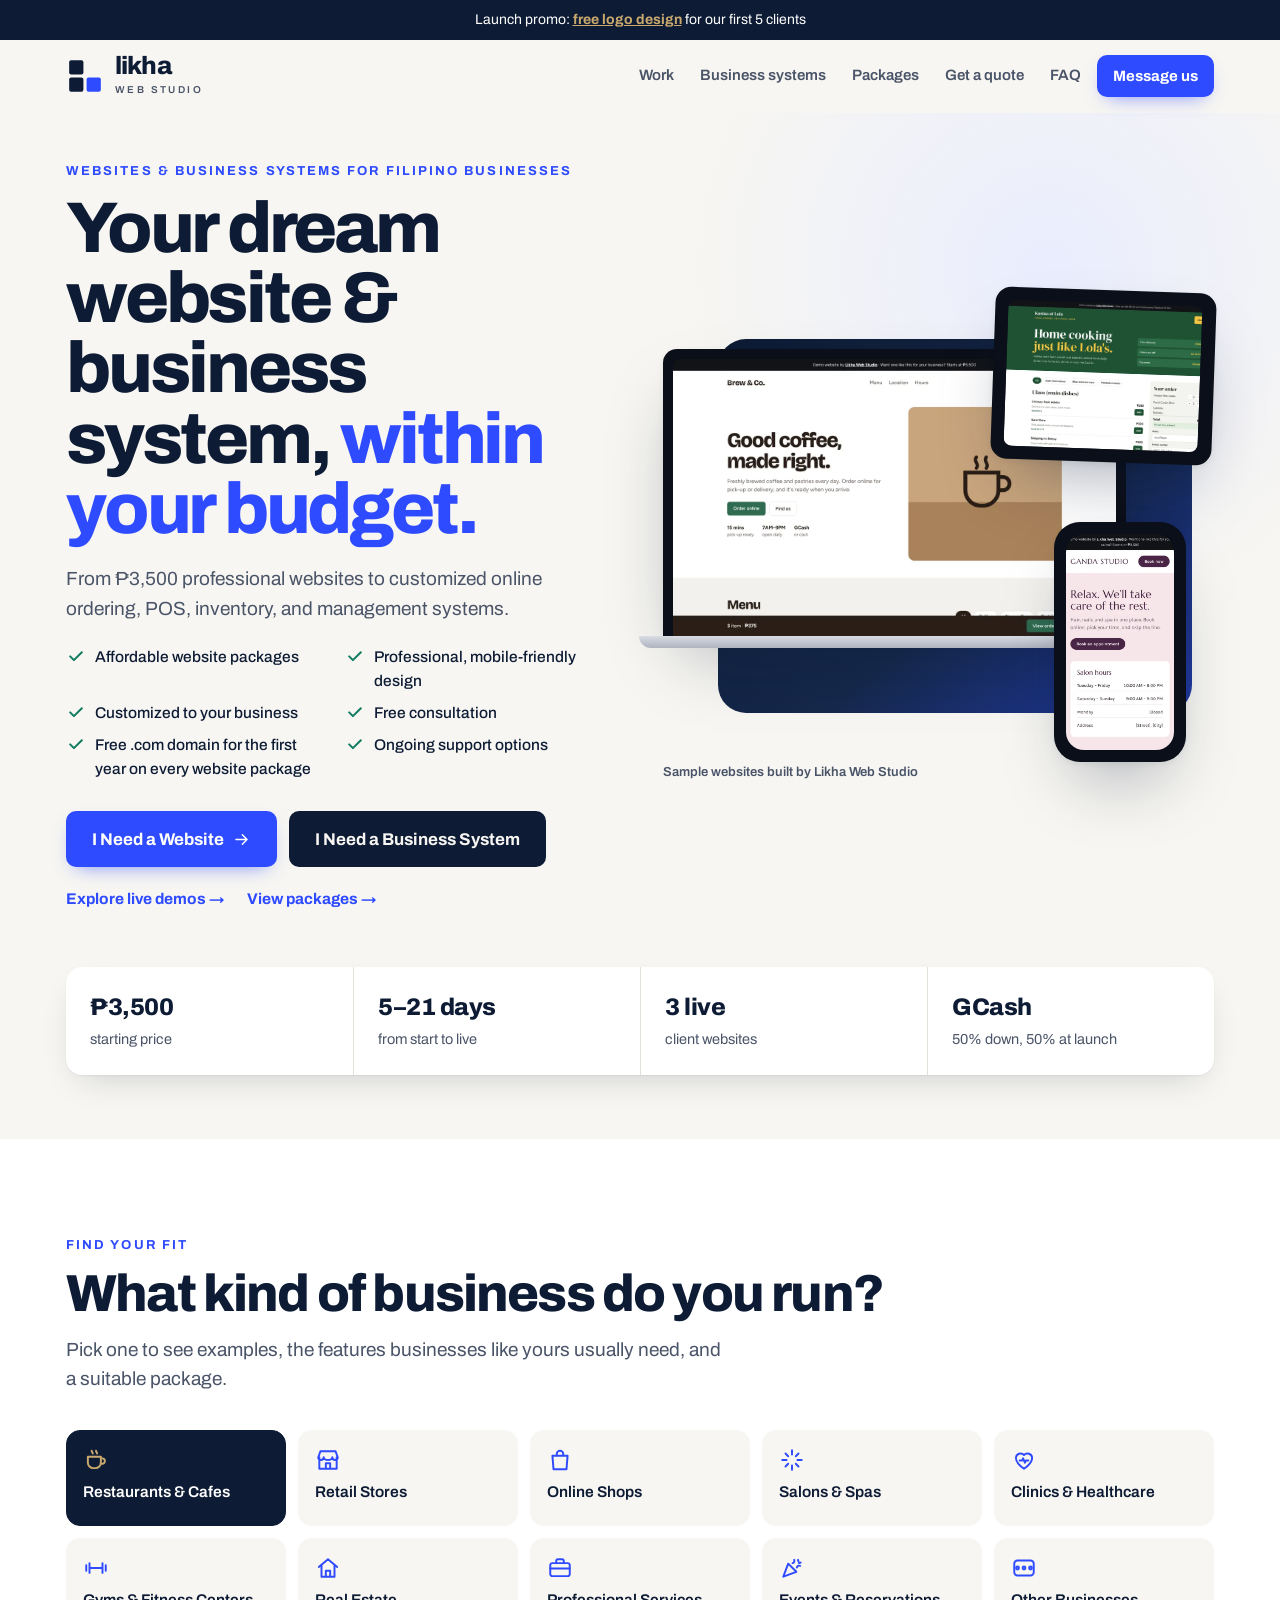
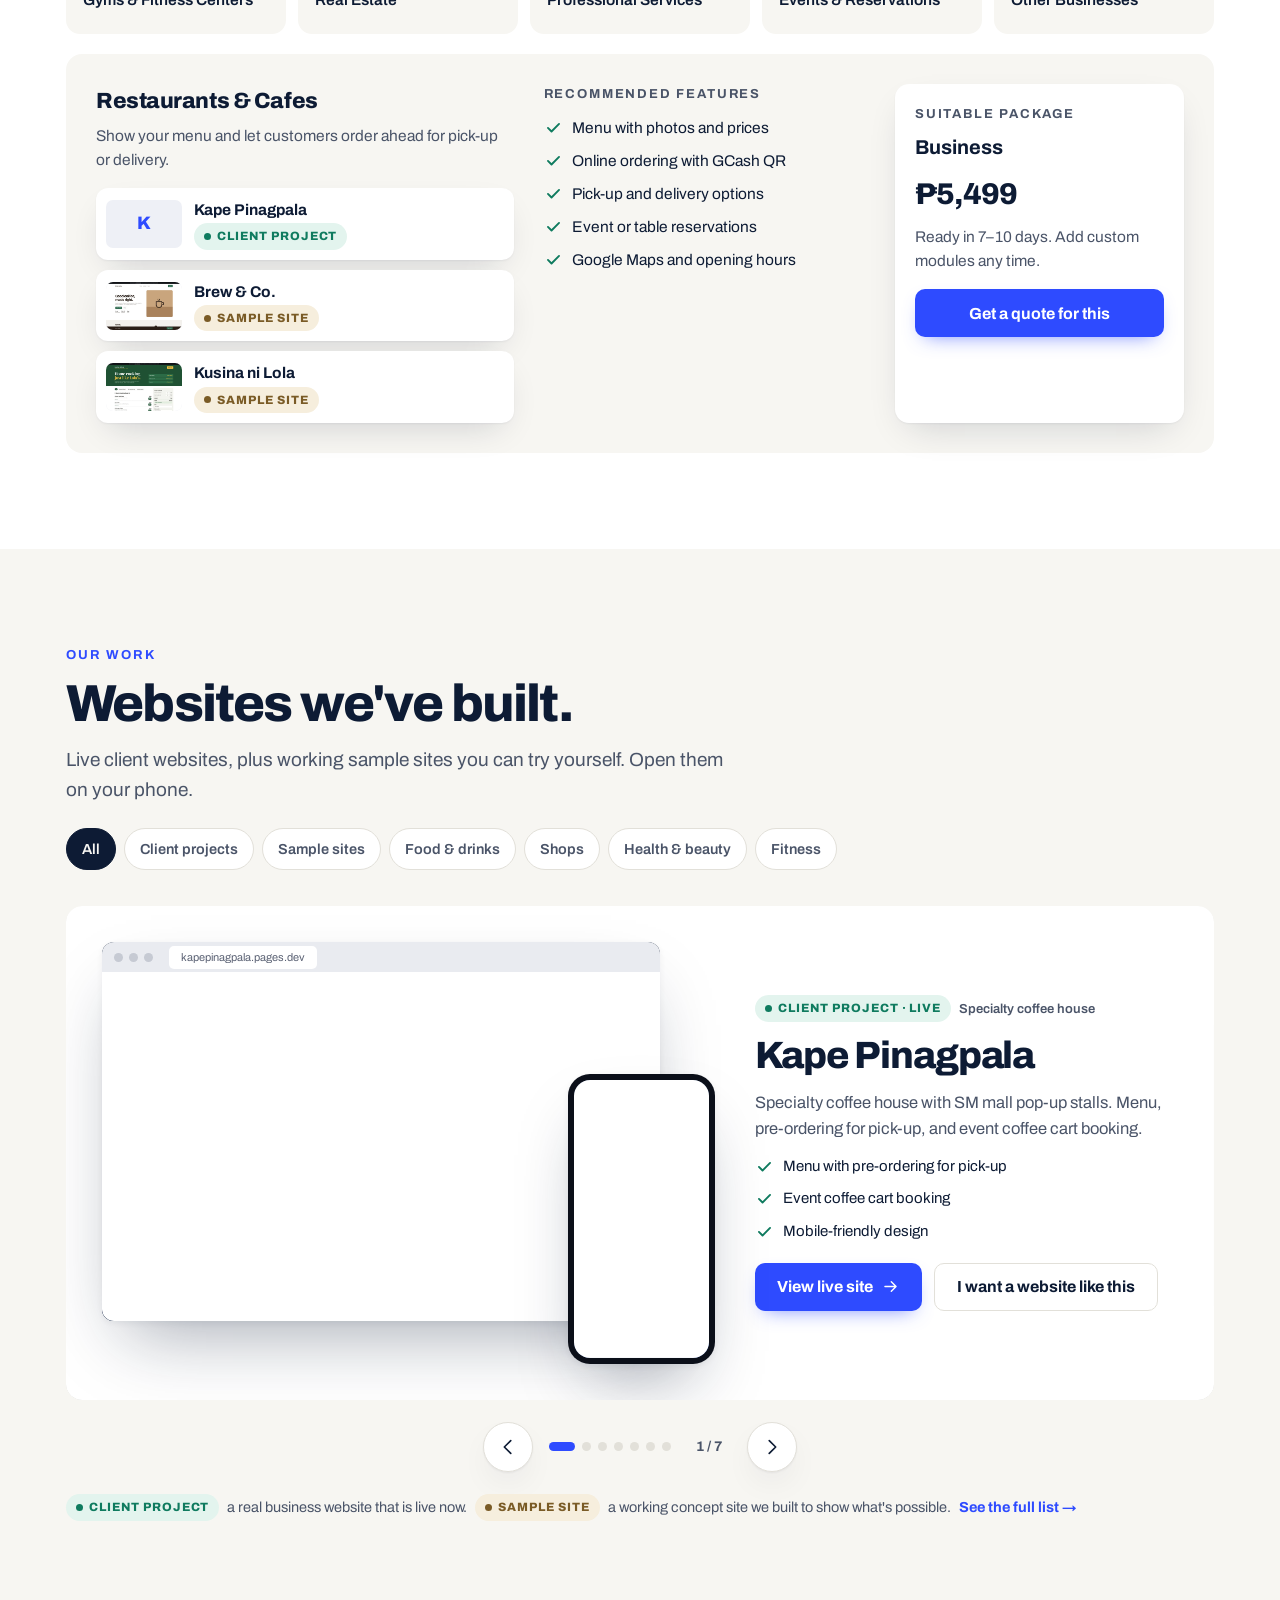
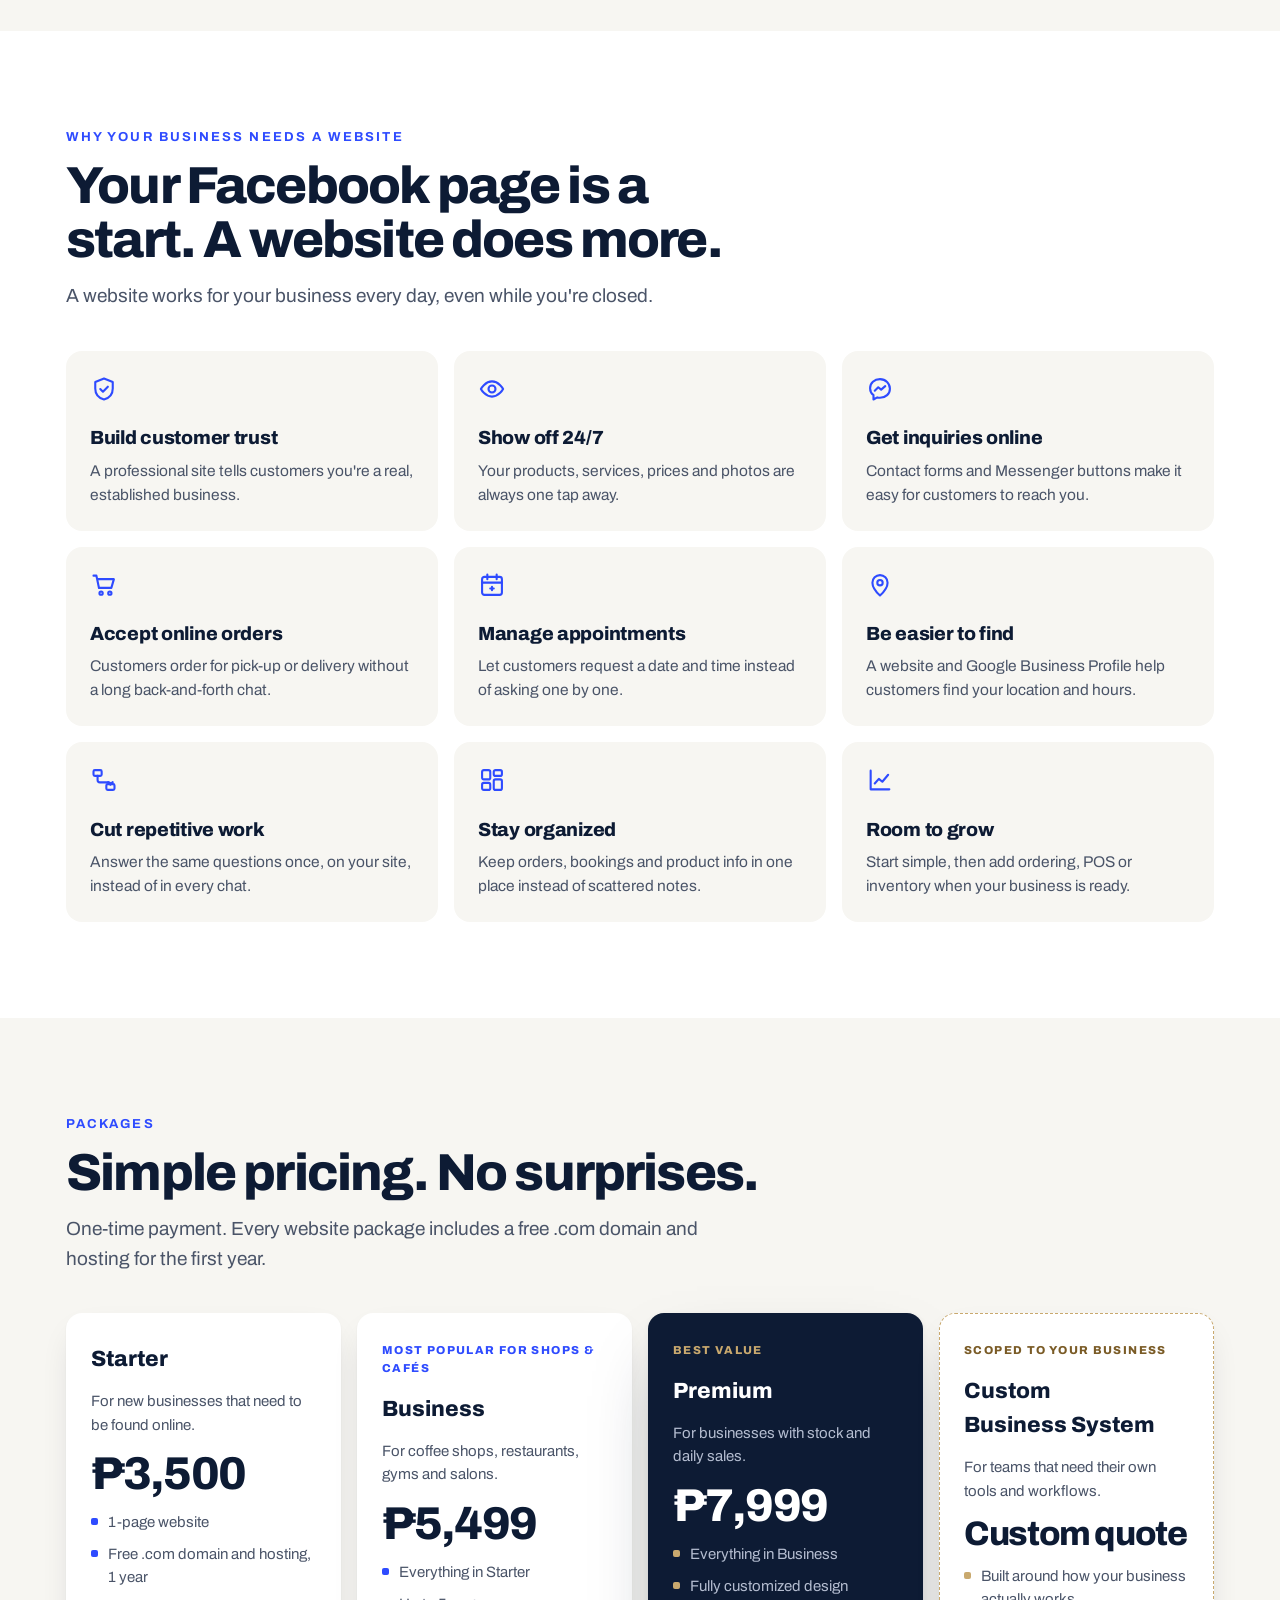
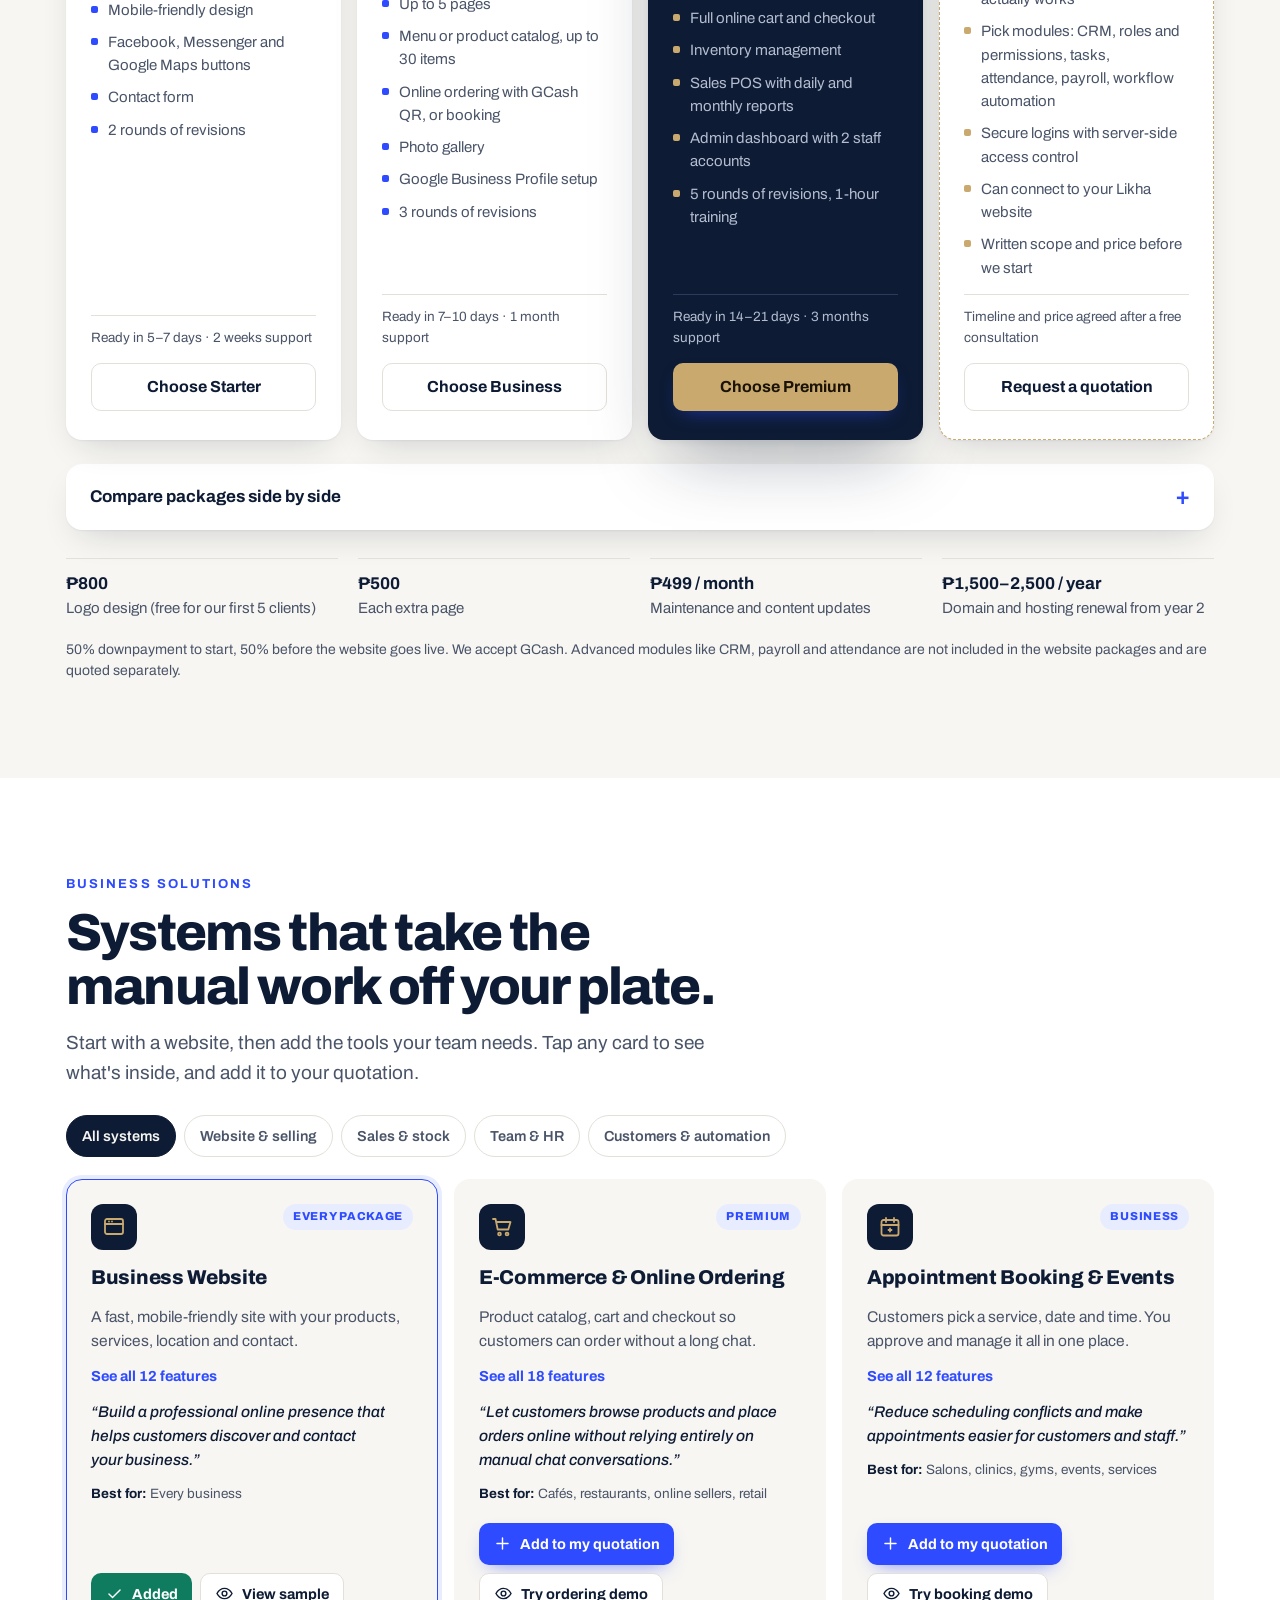
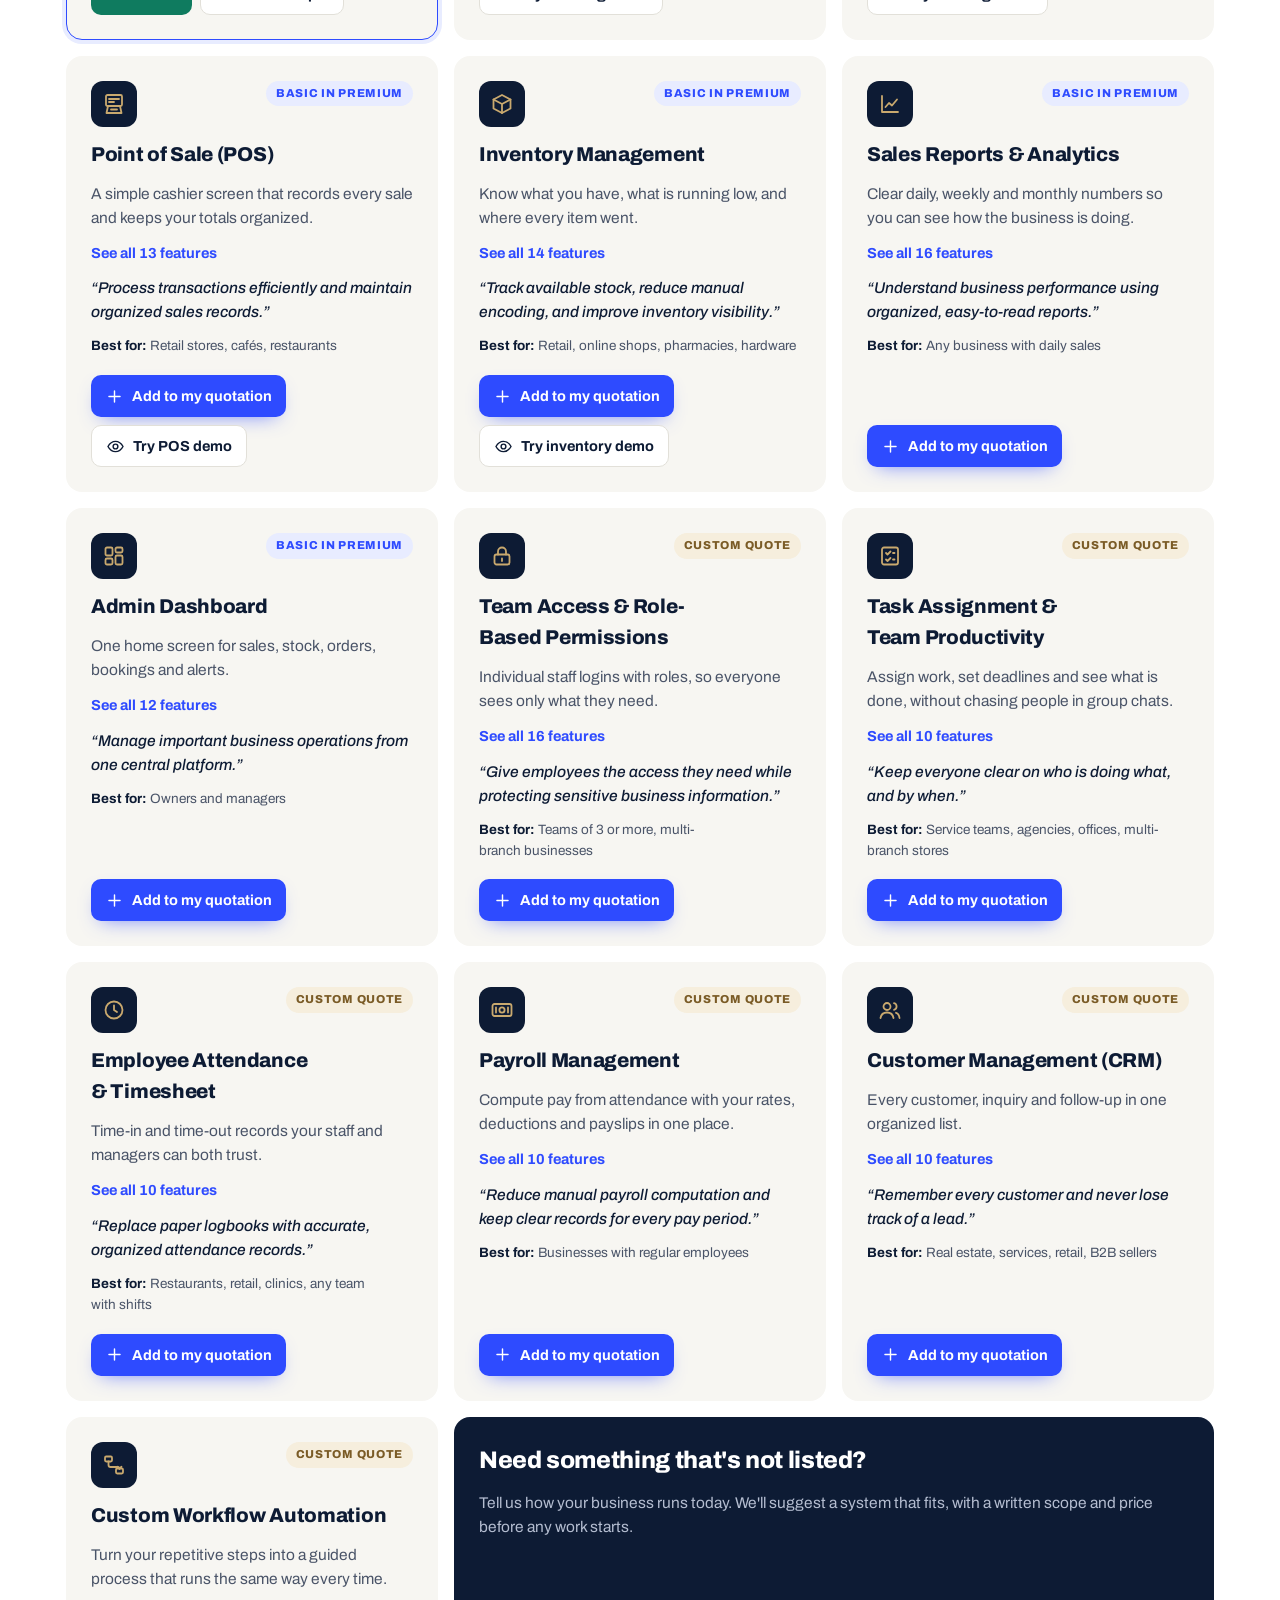
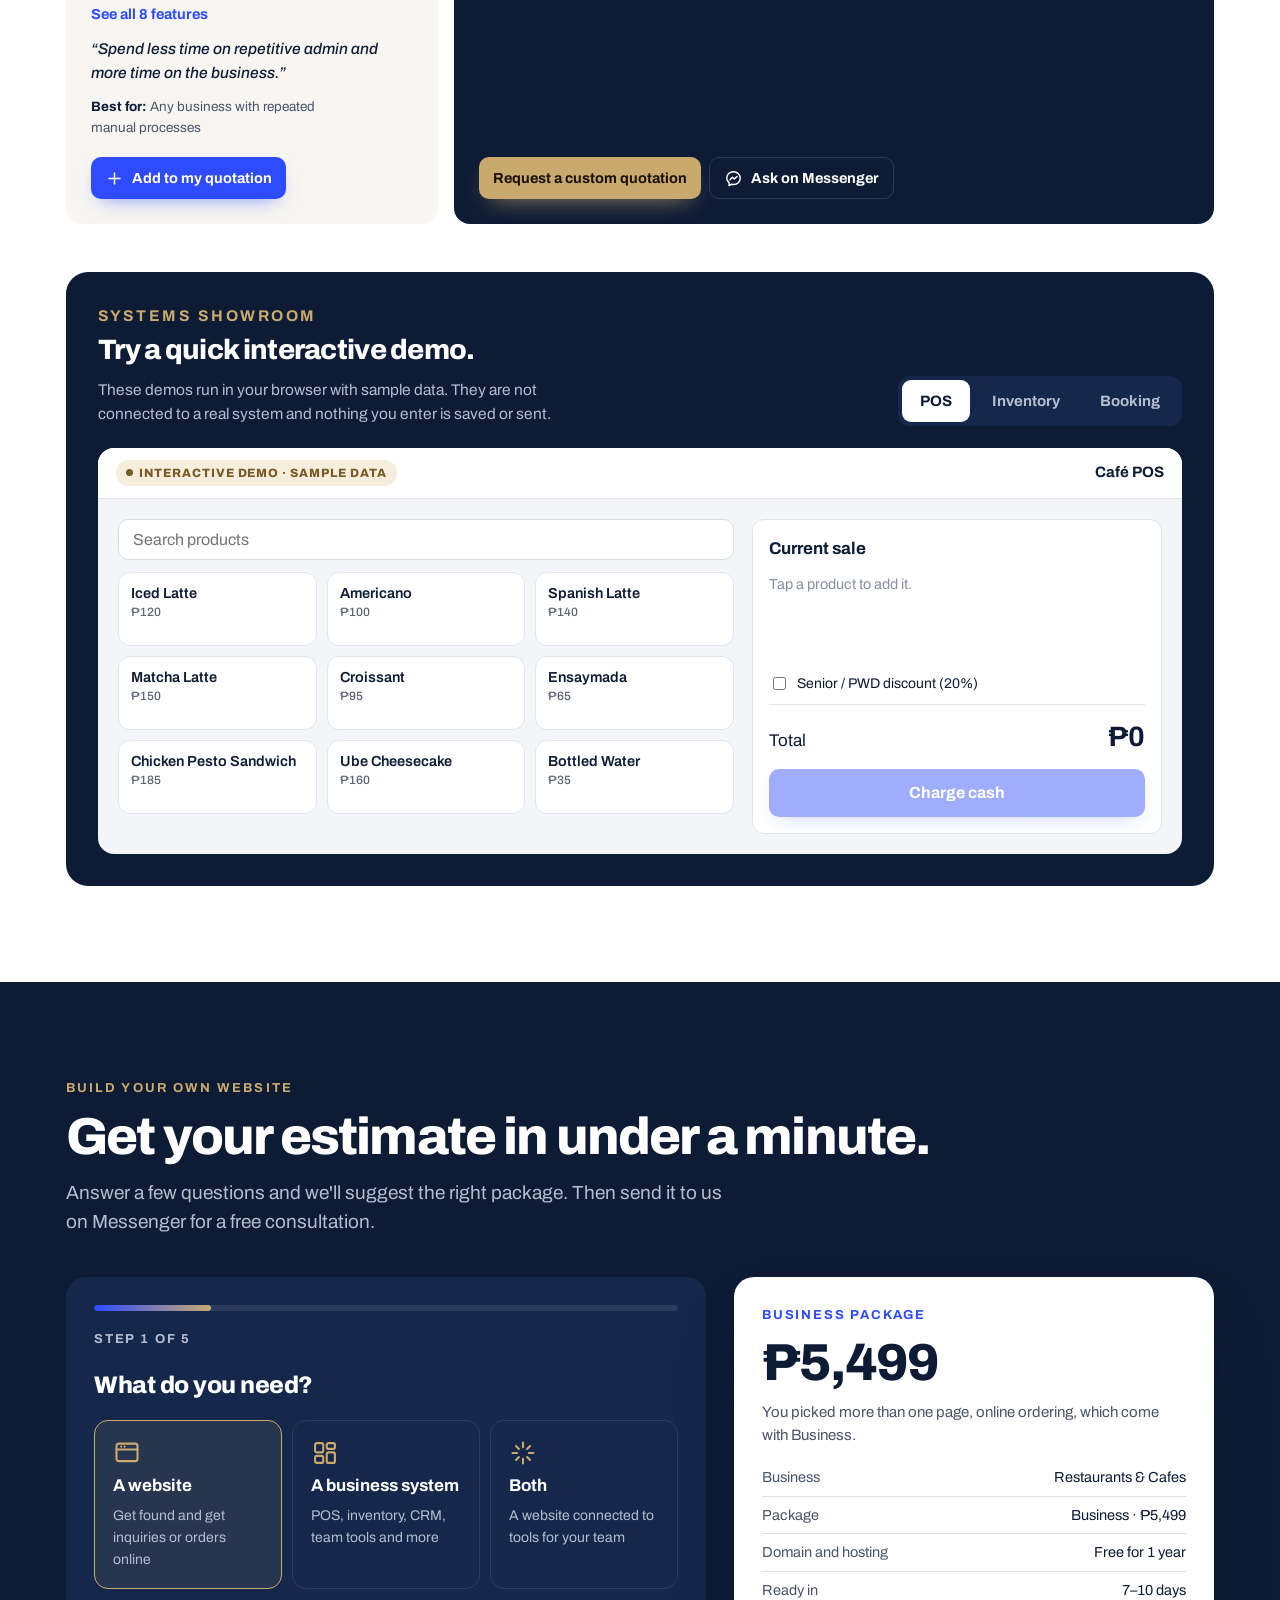
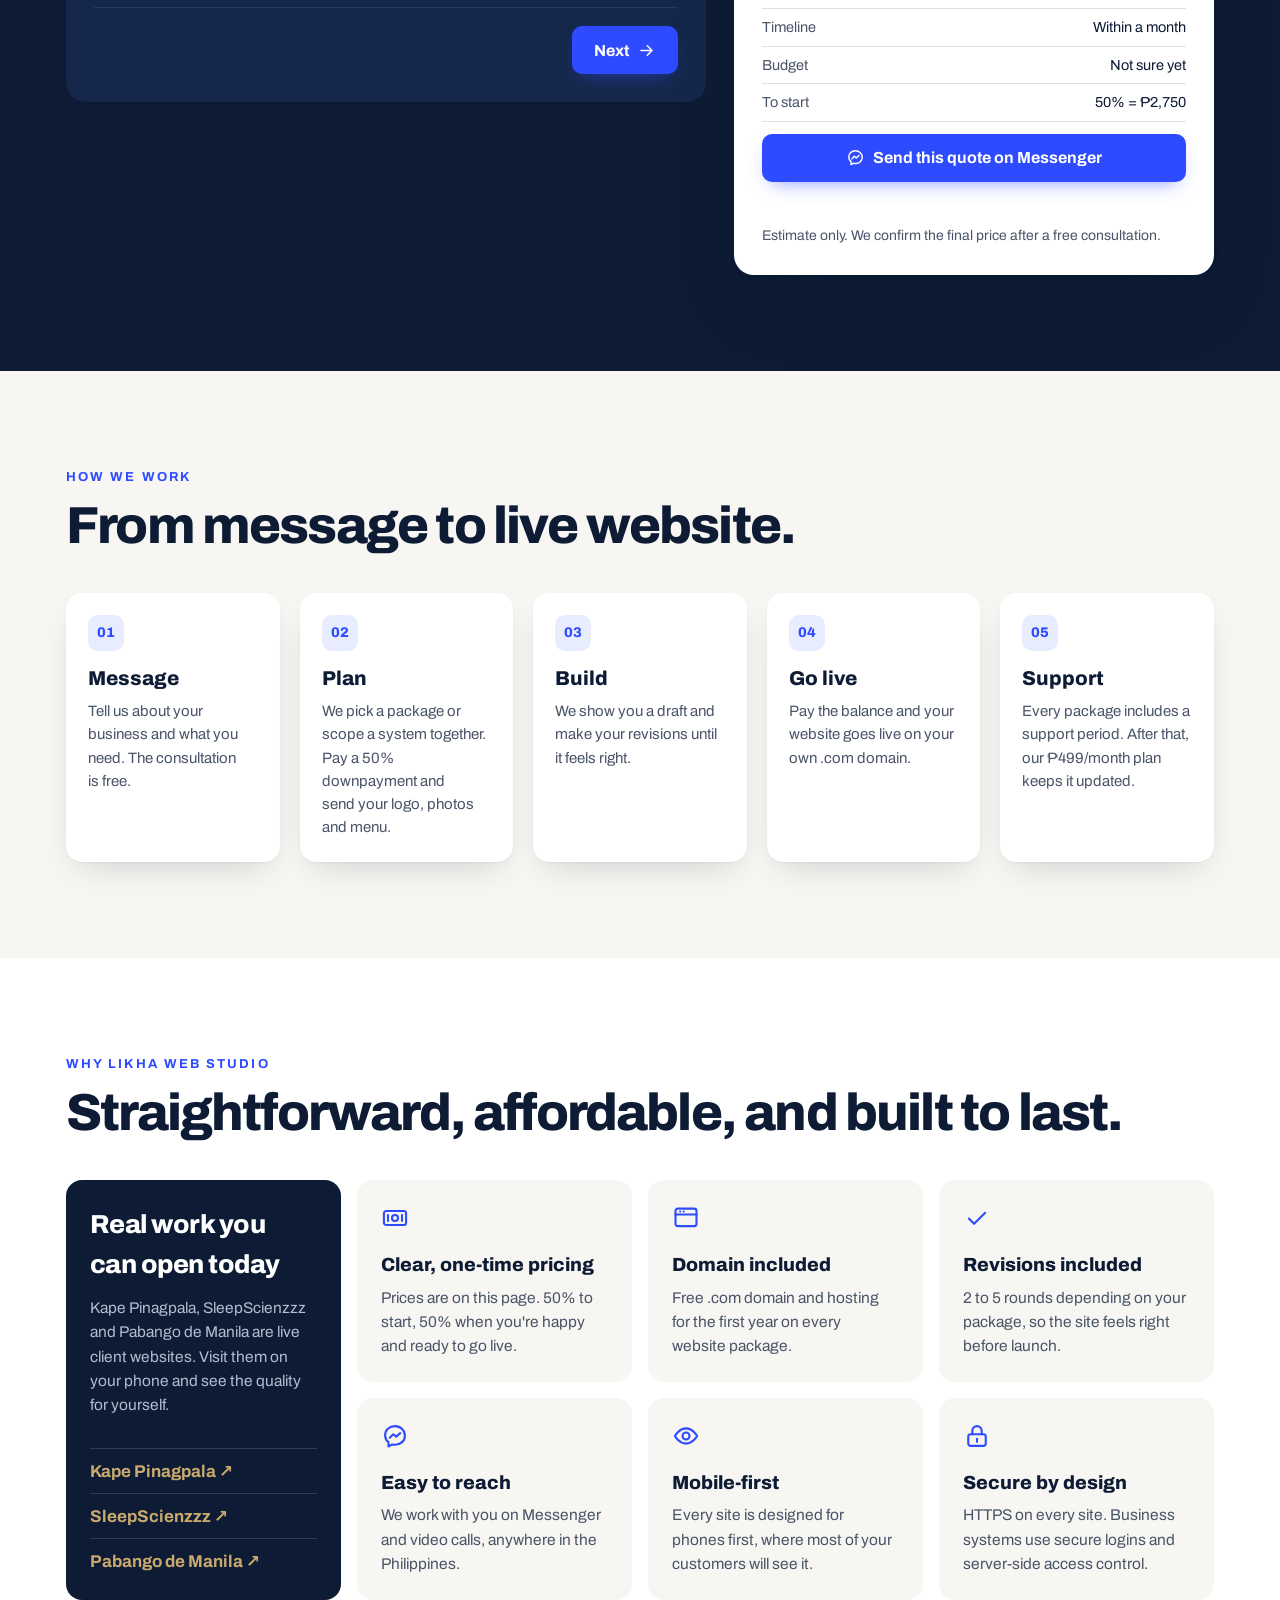
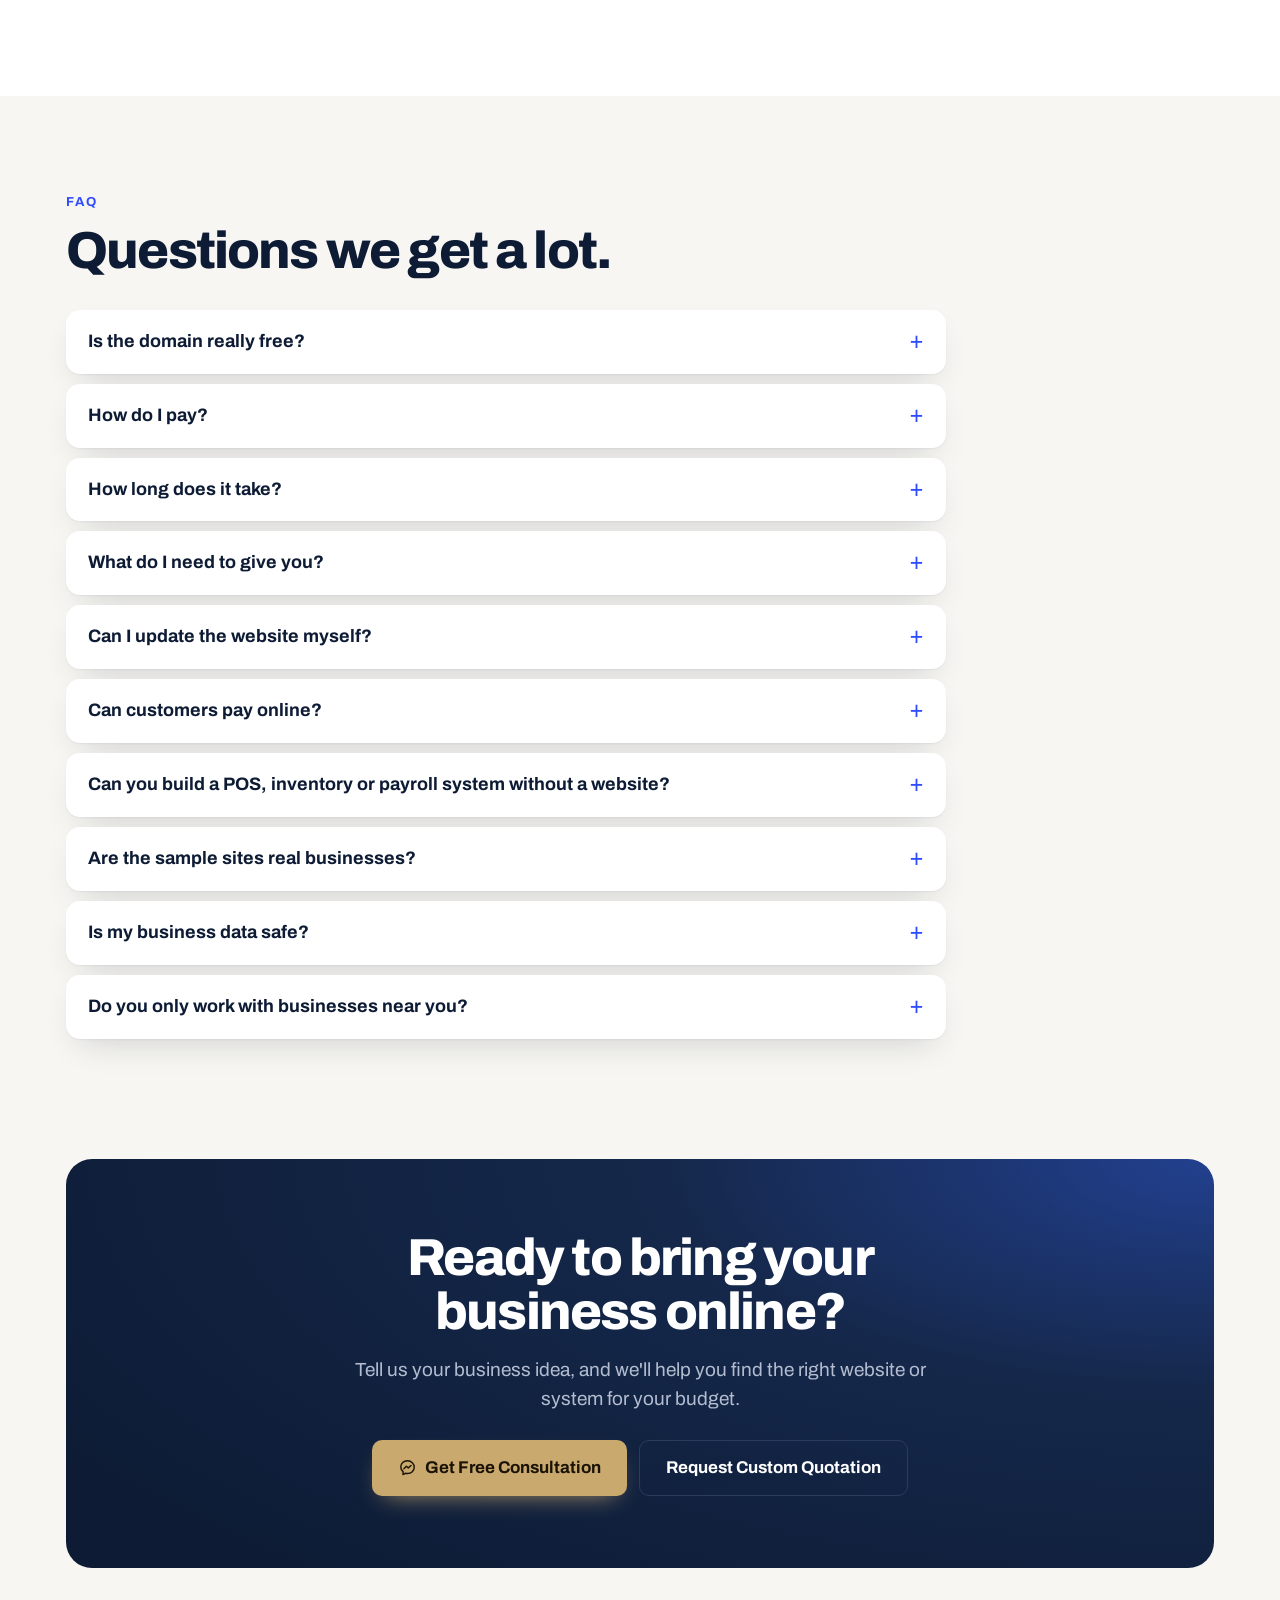
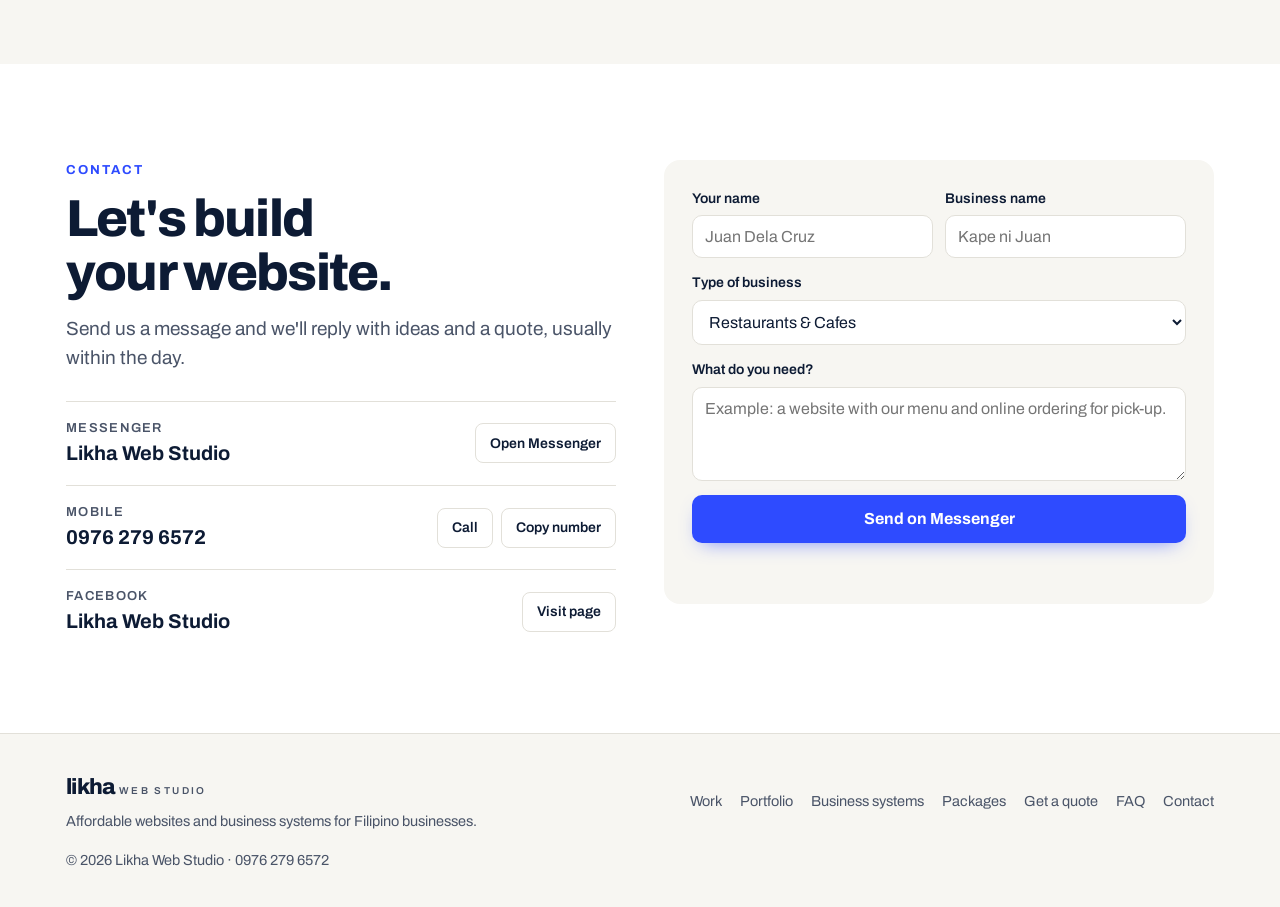
==== commit fd60575e: "Upgrade homepage into a full agency site with systems catalog and quote wizard - New hero, business " ====
--- a/public/index.html
+++ b/public/index.html
@@ -1,410 +1,535 @@
-<!doctype html><html lang="en"><head><meta charset="utf-8"><meta name=viewport content="width=device-width,initial-scale=1,viewport-fit=cover"><style>:root{color-scheme:light;box-sizing:border-box;padding-top:env(safe-area-inset-top,0px);padding-bottom:env(safe-area-inset-bottom,0px)}html{scroll-padding-top:env(safe-area-inset-top,0px)}body{margin:0;padding:0;font:14px -apple-system,BlinkMacSystemFont,sans-serif;background:#fff;color:#000}img{max-width:100%}[hidden]:not([hidden=until-found i]){display:none!important}</style><title>Likha Web Studio</title>
-<meta name="description" content="Affordable websites for Filipino businesses: online ordering, booking, inventory and POS. Starts at ₱3,500 with a free .com domain for the first year.">
-<meta property="og:title" content="Likha Web Studio | Websites for Filipino businesses">
-<meta property="og:description" content="Websites with online ordering, booking, inventory and POS. Starts at ₱3,500 with a free .com domain.">
-<meta property="og:image" content="https://likha-webstudio.allenfbiglangawa.workers.dev/og-image.png">
+<!doctype html>
+<html lang="en">
+<head>
+<meta charset="utf-8">
+<meta name="viewport" content="width=device-width,initial-scale=1,viewport-fit=cover">
+<title>Likha Web Studio | Affordable Websites &amp; Business Systems in the Philippines</title>
+<meta name="description" content="Affordable websites and business systems for Filipino businesses. Websites from ₱3,500 with a free .com domain for the first year, plus online ordering, booking, POS and inventory.">
+<link rel="canonical" href="https://likha-webstudio.likhawebstudioph.workers.dev/">
+<meta name="theme-color" content="#0D1B34">
+<meta property="og:title" content="Likha Web Studio | Your dream website and business system, within your budget">
+<meta property="og:description" content="Websites from ₱3,500 with a free .com domain, plus online ordering, booking, POS and inventory systems for Filipino businesses.">
+<meta property="og:image" content="https://likha-webstudio.likhawebstudioph.workers.dev/og-image.png">
+<meta property="og:url" content="https://likha-webstudio.likhawebstudioph.workers.dev/">
 <meta property="og:type" content="website">
-<link rel="icon" href="data:image/svg+xml,%3Csvg xmlns='http://www.w3.org/2000/svg' viewBox='0 0 48 48'%3E%3Crect x='4' y='4' width='18' height='18' rx='2.5' fill='%23111318'/%3E%3Crect x='4' y='26' width='18' height='18' rx='2.5' fill='%23111318'/%3E%3Crect x='26' y='26' width='18' height='18' rx='2.5' fill='%232E4BFF'/%3E%3C/svg%3E">
+<meta name="twitter:card" content="summary_large_image">
+<link rel="icon" href="data:image/svg+xml,%3Csvg xmlns='http://www.w3.org/2000/svg' viewBox='0 0 48 48'%3E%3Crect x='4' y='4' width='18' height='18' rx='2.5' fill='%230D1B34'/%3E%3Crect x='4' y='26' width='18' height='18' rx='2.5' fill='%230D1B34'/%3E%3Crect x='26' y='26' width='18' height='18' rx='2.5' fill='%232E4BFF'/%3E%3C/svg%3E">
 <link rel="preconnect" href="https://fonts.googleapis.com">
+<link rel="preconnect" href="https://fonts.gstatic.com" crossorigin>
 <link rel="stylesheet" href="https://fonts.googleapis.com/css2?family=Archivo:wght@400;500;600;700;800&display=swap">
-</head><body>
-<style>
-/* Layout: studio homepage — split hero with product mock, client work, services, packages, live quote builder, process, FAQ, contact. */
-:root{
-  --bg:#F5F5F2; --card:#FFFFFF; --ink:#111318; --muted:#4A4D57; --line:#DCDCD6; --accent:#2E4BFF; --accent-ink:#FFFFFF; --dark:#111318; --dark-fg:#FFFFFF; --dark-muted:#B7BAC6; --live:#0F7B5F;
-  --font:'Archivo', system-ui, -apple-system, 'Segoe UI', sans-serif;
-}
-@media (prefers-color-scheme: dark){:root:not([data-theme="light"]){--bg:#111318;--card:#1B1E26;--ink:#F2F2EF;--muted:#B0B4C0;--line:#2E323D;--accent:#7D8EFF;--accent-ink:#0B0D12;--dark:#000000;--dark-fg:#F2F2EF;--dark-muted:#A9ADB9;--live:#5FD3A8;color-scheme:dark}}
-:root[data-theme="dark"]{--bg:#111318;--card:#1B1E26;--ink:#F2F2EF;--muted:#B0B4C0;--line:#2E323D;--accent:#7D8EFF;--accent-ink:#0B0D12;--dark:#000000;--dark-fg:#F2F2EF;--dark-muted:#A9ADB9;--live:#5FD3A8;color-scheme:dark}
-*{box-sizing:border-box}
-html{scroll-behavior:smooth}
-@media (prefers-reduced-motion:reduce){html{scroll-behavior:auto}}
-body{background:var(--bg);color:var(--ink);font-family:var(--font);font-size:17px;line-height:1.55}
-.wrap{max-width:1160px;margin:0 auto;padding-left:max(16px,env(safe-area-inset-left,0px));padding-right:max(16px,env(safe-area-inset-right,0px))}
-a{color:inherit}
-a:focus-visible,button:focus-visible,input:focus-visible,select:focus-visible,textarea:focus-visible,summary:focus-visible{outline:3px solid var(--accent);outline-offset:3px}
-h1,h2,h3{text-wrap:balance}
-.btn{display:inline-flex;align-items:center;gap:8px;font:700 16px var(--font);text-decoration:none;border:0;border-radius:6px;padding:14px 22px;cursor:pointer;background:var(--accent);color:var(--accent-ink);min-height:48px}
-.btn.ink{background:var(--ink);color:var(--bg)}
-.btn.ghost{background:transparent;color:var(--ink);border:1.5px solid var(--ink)}
-.eyebrow{font-size:13px;font-weight:700;letter-spacing:0.16em;text-transform:uppercase;color:var(--accent);margin:0 0 12px}
-section{padding-block:80px}
-section h2{font-size:clamp(34px,5vw,54px);font-weight:800;letter-spacing:-0.035em;line-height:1.02;margin:0 0 14px}
-.lead{color:var(--muted);font-size:19px;max-width:58ch;margin:0}
-.promo{background:var(--ink);color:var(--bg);font-size:14px;text-align:center;padding-block:10px}
-.promo a{font-weight:700}
-header .wrap{display:flex;justify-content:space-between;align-items:center;gap:16px;padding-block:20px}
-.lock{display:flex;align-items:center;gap:12px;text-decoration:none}
-.lock b{display:block;color:var(--ink);font-size:26px;font-weight:800;letter-spacing:-0.035em;line-height:1}
-.lock span{display:block;font-size:10px;font-weight:600;letter-spacing:0.24em;margin-top:4px;color:var(--muted)}
-nav{display:flex;gap:28px;font-weight:600;font-size:15px}
-nav a{text-decoration:none;color:var(--muted)}nav a:hover{color:var(--ink)}
-.hero .wrap{display:grid;grid-template-columns:minmax(0,1.05fr) minmax(0,1fr);gap:48px;align-items:center;padding-block:40px 24px}
-.hero h1{font-size:clamp(46px,7.4vw,92px);font-weight:800;letter-spacing:-0.045em;line-height:0.95;margin:0 0 22px}
-.hero h1 span{color:var(--accent)}
-.hero .lead{margin-bottom:30px}
-.ctas{display:flex;gap:12px;flex-wrap:wrap}
-.trust{display:flex;gap:28px;flex-wrap:wrap;margin-top:34px;font-size:15px;color:var(--muted)}
-.trust b{display:block;color:var(--ink);font-size:20px;font-weight:800}
-.mock{position:relative;height:440px;max-width:100%}
-.mock .panel{position:absolute;inset:0 0 60px 60px;background:var(--accent);border-radius:10px}
-.browser{position:absolute;left:0;top:40px;right:40px;background:#FFFFFF;border-radius:10px;overflow:hidden;box-shadow:0 30px 60px rgba(10,20,60,0.28);color:#2A1E16}
-.browser .bar{height:30px;background:#ECECEA;display:flex;align-items:center;gap:6px;padding:0 12px}
-.browser .bar i{width:9px;height:9px;border-radius:50%;background:#CFCFCA}
-.browser .bar span{margin-left:12px;background:#FFFFFF;border-radius:4px;font-size:11px;color:#6B6E78;padding:3px 12px}
-.site{padding:18px 22px 22px;display:flex;flex-direction:column;gap:14px}
-.site .nav{display:flex;justify-content:space-between;font-size:12px;color:#6B5A4C}
-.site .nav b{font-size:15px;color:#2A1E16}
-.site h4{margin:0;font-size:26px;line-height:1.05;letter-spacing:-0.03em;max-width:12ch}
-.site .row{display:grid;grid-template-columns:repeat(3,minmax(0,1fr));gap:10px}
-.site .tile{border-radius:6px;height:74px}
-.site .items{display:grid;grid-template-columns:repeat(3,minmax(0,1fr));font-size:11px;border-top:1px solid #ECE4DA;padding-top:8px;gap:10px}
-.site .items span{display:flex;justify-content:space-between}
-.phone{position:absolute;right:0;bottom:0;width:170px;height:320px;background:#111318;border-radius:26px;padding:8px;box-shadow:0 24px 50px rgba(10,20,60,0.3)}
-.phone .scr{height:100%;background:#FFFFFF;border-radius:19px;padding:14px 12px;display:flex;flex-direction:column;gap:9px;color:#2A1E16;font-size:11px}
-.phone .scr b{font-size:13px}
-.phone .ln{display:flex;justify-content:space-between;border-bottom:1px solid #EFE4D3;padding-bottom:6px}
-.phone .pay{margin-top:auto;background:#2A1E16;color:#FFFFFF;text-align:center;border-radius:6px;padding:9px;font-weight:700}
-.work-grid{display:grid;grid-template-columns:repeat(3,minmax(0,1fr));gap:20px;margin-top:40px}
-.proj{background:var(--card);border-radius:10px;padding:26px;display:flex;flex-direction:column;gap:12px;text-decoration:none}
-.proj .live{font-size:12px;font-weight:800;letter-spacing:0.14em;color:var(--live)}
-.proj h3{margin:0;font-size:26px;font-weight:800;letter-spacing:-0.025em}
-.proj p{margin:0;color:var(--muted);font-size:16px;flex:1}
-.tags{display:flex;gap:6px;flex-wrap:wrap}
-.tags span{font-size:12px;font-weight:600;border:1px solid var(--line);border-radius:4px;padding:3px 8px;color:var(--muted)}
-.proj .go{font-weight:800;color:var(--accent)}
-.proj:hover h3{color:var(--accent)}
-.more{margin-top:24px;font-weight:700}
-.services{background:var(--card)}
-.svc-grid{display:grid;grid-template-columns:repeat(4,minmax(0,1fr));gap:28px;margin-top:40px}
-.svc{display:flex;flex-direction:column;gap:10px;border-top:2px solid var(--ink);padding-top:18px}
-.svc h3{margin:0;font-size:22px;font-weight:800;letter-spacing:-0.02em}
-.svc p{margin:0;color:var(--muted);font-size:16px}
-.svc svg{width:30px;height:30px}
-.plans{display:grid;grid-template-columns:repeat(3,minmax(0,1fr));gap:20px;margin-top:40px;align-items:stretch}
-.plan{background:var(--card);border-radius:10px;padding:30px;display:flex;flex-direction:column;gap:16px}
-.plan.best{background:var(--dark);color:var(--dark-fg)}
-.plan .for{color:var(--muted);font-size:15px;margin:0}
-.plan.best .for,.plan.best li{color:var(--dark-muted)}
-.plan h3{margin:0;font-size:24px;font-weight:800}
-.plan .flag{font-size:12px;font-weight:800;letter-spacing:0.14em;color:var(--accent)}
-.plan.best .flag{color:#8FA0FF}
-.plan .amt{font-size:52px;font-weight:800;letter-spacing:-0.04em;line-height:1;font-variant-numeric:tabular-nums}
-.plan ul{list-style:none;margin:0;padding:0;display:flex;flex-direction:column;gap:10px;font-size:16px;flex:1}
-.plan li{display:flex;gap:12px;align-items:baseline;color:var(--muted)}
-.plan li::before{content:"";width:8px;height:8px;background:var(--accent);flex-shrink:0;transform:translateY(-2px)}
-.plan .meta{font-size:14px;color:var(--muted);border-top:1px solid var(--line);padding-top:14px}
-.plan.best .meta{border-color:#2E323D;color:var(--dark-muted)}
-.addons{display:grid;grid-template-columns:repeat(4,minmax(0,1fr));gap:20px;margin-top:28px}
-.addons div{border-top:1px solid var(--line);padding-top:12px;font-size:15px;color:var(--muted)}
-.addons b{display:block;color:var(--ink);font-size:17px}
-.fine{font-size:14px;color:var(--muted);margin-top:20px}
-.quote{background:var(--dark);color:var(--dark-fg)}
-.quote .lead{color:var(--dark-muted)}
-.quote .eyebrow{color:#8FA0FF}
-.q-grid{display:grid;grid-template-columns:minmax(0,1.15fr) minmax(0,1fr);gap:32px;margin-top:40px;align-items:start}
-.q-form{display:flex;flex-direction:column;gap:22px}
-.q-form legend,.q-label{font-size:13px;font-weight:700;letter-spacing:0.14em;text-transform:uppercase;color:var(--dark-muted);margin-bottom:10px;padding:0}
-fieldset{border:0;margin:0;padding:0;min-width:0}
-.chips{display:flex;flex-wrap:wrap;gap:8px}
-.chip{position:relative}
-.chip input{position:absolute;opacity:0;pointer-events:none}
-.chip span{display:inline-block;font-size:15px;font-weight:600;padding:10px 16px;border-radius:6px;border:1.5px solid #3A3D47;cursor:pointer;color:var(--dark-fg)}
-.chip input:checked+span{background:var(--dark-fg);color:#111318;border-color:var(--dark-fg)}
-.chip input:focus-visible+span{outline:3px solid #8FA0FF;outline-offset:2px}
-.feat{display:grid;grid-template-columns:repeat(2,minmax(0,1fr));gap:8px}
-.feat label{display:flex;gap:12px;align-items:flex-start;border:1.5px solid #3A3D47;border-radius:6px;padding:12px 14px;cursor:pointer}
-.feat input{width:18px;height:18px;margin-top:3px;accent-color:#8FA0FF;flex-shrink:0}
-.feat b{display:block;font-size:15px}
-.feat small{color:var(--dark-muted);font-size:13px}
-.result{background:var(--card);color:var(--ink);border-radius:10px;padding:28px;display:flex;flex-direction:column;gap:14px;position:sticky;top:calc(20px + env(safe-area-inset-top,0px))}
-.result .pk{font-size:13px;font-weight:700;letter-spacing:0.14em;text-transform:uppercase;color:var(--accent)}
-.result .total{font-size:56px;font-weight:800;letter-spacing:-0.04em;line-height:1;font-variant-numeric:tabular-nums}
-.result .why{color:var(--muted);font-size:15px;margin:0}
-.rows div{display:flex;justify-content:space-between;gap:12px;padding-block:6px;border-bottom:1px solid var(--line);font-size:15px;font-variant-numeric:tabular-nums}
-.rows div span:first-child{color:var(--muted)}
-.copied{font-size:14px;color:var(--live);font-weight:600;min-height:1.4em;margin:0}
-.steps{display:grid;grid-template-columns:repeat(4,minmax(0,1fr));gap:24px;margin-top:40px}
-.step{border-top:2px solid var(--ink);padding-top:16px}
-.step .n{font-size:14px;font-weight:700;color:var(--accent)}
-.step h3{margin:6px 0;font-size:24px;font-weight:800}
-.step p{margin:0;color:var(--muted);font-size:16px}
-.faq{background:var(--card)}
-.faq-list{margin-top:32px;border-top:1.5px solid var(--ink);max-width:860px}
-details{border-bottom:1px solid var(--line)}
-summary{cursor:pointer;list-style:none;display:flex;justify-content:space-between;gap:16px;padding-block:20px;font-size:19px;font-weight:700}
-summary::-webkit-details-marker{display:none}
-summary::after{content:"+";font-weight:400;font-size:24px;line-height:1;color:var(--accent)}
-details[open] summary::after{content:"−"}
-details p{margin:0 0 20px;color:var(--muted);max-width:68ch}
-.contact .wrap{display:grid;grid-template-columns:minmax(0,1fr) minmax(0,1fr);gap:48px;align-items:start}
-.ways{display:flex;flex-direction:column;gap:16px;margin-top:28px}
-.way{display:flex;justify-content:space-between;align-items:center;gap:12px;border-top:1px solid var(--line);padding-top:16px;flex-wrap:wrap}
-.way small{display:block;color:var(--muted);font-size:13px;font-weight:600;letter-spacing:0.1em;text-transform:uppercase}
-.way b{font-size:20px}
-.mini{font:600 14px var(--font);border:1.5px solid var(--line);background:transparent;color:var(--ink);border-radius:6px;padding:8px 14px;cursor:pointer;text-decoration:none}
-form.inq{background:var(--card);border-radius:10px;padding:28px;display:flex;flex-direction:column;gap:14px}
-form.inq label{font-weight:600;font-size:14px;display:flex;flex-direction:column;gap:6px}
-form.inq input,form.inq select,form.inq textarea{font:16px var(--font);padding:12px;border-radius:6px;border:1.5px solid var(--line);background:var(--bg);color:var(--ink)}
-form.inq .two{display:grid;grid-template-columns:minmax(0,1fr) minmax(0,1fr);gap:12px}
-footer{border-top:1px solid var(--line)}
-footer .wrap{padding-block:28px;display:flex;justify-content:space-between;flex-wrap:wrap;gap:12px;color:var(--muted);font-size:14px}
-@media (max-width:980px){
-  .hero .wrap,.q-grid,.contact .wrap{grid-template-columns:1fr}
-  .svc-grid,.steps,.addons{grid-template-columns:repeat(2,minmax(0,1fr))}
-  .work-grid,.plans{grid-template-columns:1fr}
-  .result{position:static}
-}
-@media (max-width:640px){
-  nav{display:none}
-  section{padding-block:56px}
-  .mock{height:360px}
-  .phone{width:140px;height:270px}
-  .site .tile{height:54px}
-  .svc-grid,.steps,.addons,.feat,form.inq .two{grid-template-columns:1fr}
-  header .btn{padding:10px 14px;min-height:44px;font-size:14px}
-}
-</style>
-
+<link rel="preload" as="image" href="assets/shots/brew-and-co-desktop.webp">
+<link rel="stylesheet" href="assets/likha.css?v=3">
+<script type="application/ld+json">
+{"@context":"https://schema.org","@type":"ProfessionalService","name":"Likha Web Studio","url":"https://likha-webstudio.likhawebstudioph.workers.dev/","image":"https://likha-webstudio.likhawebstudioph.workers.dev/og-image.png","description":"Affordable websites and business management systems for Filipino businesses.","telephone":"+639762796572","areaServed":"PH","priceRange":"₱3,500+","sameAs":["https://www.facebook.com/profile.php?id=61595731580054"]}
+</script>
+</head>
+<body>
+<svg width="0" height="0" style="position:absolute" aria-hidden="true">
+  <defs>
+    <symbol id="i-web" viewBox="0 0 24 24"><rect x="3" y="4" width="18" height="15" rx="2"/><path d="M3 9h18M7 6.5h.01M10 6.5h.01"/></symbol>
+    <symbol id="i-cart" viewBox="0 0 24 24"><path d="M3 4h2.5l2.2 10.5h10.6L20.5 7H7"/><circle cx="9.5" cy="19" r="1.4"/><circle cx="17" cy="19" r="1.4"/></symbol>
+    <symbol id="i-cal" viewBox="0 0 24 24"><rect x="3.5" y="5" width="17" height="15.5" rx="2"/><path d="M3.5 10h17M8 3v4M16 3v4M12 13.5v3M10.5 15h3"/></symbol>
+    <symbol id="i-pos" viewBox="0 0 24 24"><rect x="4" y="3" width="16" height="11" rx="1.5"/><path d="M7 7h10M7 10h5M6 14l-1.5 7h15L18 14M9 17.5h6"/></symbol>
+    <symbol id="i-box" viewBox="0 0 24 24"><path d="M12 3 20.5 7.5v9L12 21l-8.5-4.5v-9z"/><path d="M3.5 7.5 12 12l8.5-4.5M12 12v9"/></symbol>
+    <symbol id="i-chart" viewBox="0 0 24 24"><path d="M4 20V4M4 20h16"/><path d="m7.5 15 3.5-4 3 2.5 5-6"/></symbol>
+    <symbol id="i-dash" viewBox="0 0 24 24"><rect x="3.5" y="3.5" width="7" height="8" rx="1.5"/><rect x="13.5" y="3.5" width="7" height="5" rx="1.5"/><rect x="13.5" y="11.5" width="7" height="9" rx="1.5"/><rect x="3.5" y="14.5" width="7" height="6" rx="1.5"/></symbol>
+    <symbol id="i-lock" viewBox="0 0 24 24"><rect x="4.5" y="10.5" width="15" height="10" rx="2"/><path d="M8 10.5V7.5a4 4 0 0 1 8 0v3M12 14.5v2.5"/></symbol>
+    <symbol id="i-users" viewBox="0 0 24 24"><circle cx="9" cy="8.5" r="3.5"/><path d="M2.5 20c.6-3.6 3.2-5.5 6.5-5.5s5.9 1.9 6.5 5.5M16 5.2a3.4 3.4 0 0 1 0 6.6M18 14.8c2 .7 3.2 2.4 3.5 5.2"/></symbol>
+    <symbol id="i-task" viewBox="0 0 24 24"><rect x="4" y="3.5" width="16" height="17" rx="2"/><path d="m8 9 1.5 1.5L12.5 7.5M8 15.5l1.5 1.5 3-3M15 9h1.5M15 15.5h1.5"/></symbol>
+    <symbol id="i-clock" viewBox="0 0 24 24"><circle cx="12" cy="12" r="8.5"/><path d="M12 7.5V12l3 2"/></symbol>
+    <symbol id="i-pay" viewBox="0 0 24 24"><rect x="2.5" y="6" width="19" height="12" rx="2"/><circle cx="12" cy="12" r="2.6"/><path d="M6 9.5v5M18 9.5v5"/></symbol>
+    <symbol id="i-flow" viewBox="0 0 24 24"><rect x="3" y="3.5" width="7" height="5" rx="1.2"/><rect x="14" y="15.5" width="7" height="5" rx="1.2"/><path d="M6.5 8.5v3.5a2 2 0 0 0 2 2h7a2 2 0 0 1 2 2"/><path d="m15.5 13.8 2 1.7 2-1.7"/></symbol>
+    <symbol id="i-check" viewBox="0 0 24 24"><path d="m5 12.5 4.5 4.5L19 7.5"/></symbol>
+    <symbol id="i-arrow" viewBox="0 0 24 24"><path d="M5 12h14M13 6l6 6-6 6"/></symbol>
+    <symbol id="i-left" viewBox="0 0 24 24"><path d="M15 5l-7 7 7 7"/></symbol>
+    <symbol id="i-right" viewBox="0 0 24 24"><path d="M9 5l7 7-7 7"/></symbol>
+    <symbol id="i-chat" viewBox="0 0 24 24"><path d="M12 3.5c-4.9 0-8.5 3.4-8.5 7.8 0 2.4 1.1 4.5 2.9 5.9V21l3.3-1.8c.7.2 1.5.3 2.3.3 4.9 0 8.5-3.4 8.5-7.8S16.9 3.5 12 3.5z"/><path d="m7.5 13.5 3-3 2.5 2 3.5-3"/></symbol>
+    <symbol id="i-shield" viewBox="0 0 24 24"><path d="M12 3 4.5 6v5.5c0 4.7 3.2 8.2 7.5 9.5 4.3-1.3 7.5-4.8 7.5-9.5V6z"/><path d="m8.8 12 2.3 2.3 4.2-4.3"/></symbol>
+    <symbol id="i-store" viewBox="0 0 24 24"><path d="M4 9.5V20h16V9.5M3 9.5 5 4h14l2 5.5c0 1.4-1.1 2.5-2.5 2.5S16 10.9 16 9.5c0 1.4-1.8 2.5-4 2.5s-4-1.1-4-2.5C8 10.9 6.9 12 5.5 12S3 10.9 3 9.5zM10 20v-5h4v5"/></symbol>
+    <symbol id="i-cup" viewBox="0 0 24 24"><path d="M4.5 9h12v5.5a5 5 0 0 1-5 5h-2a5 5 0 0 1-5-5zM16.5 10.5h1.2a2.5 2.5 0 0 1 0 5h-1.5M8 3.5c0 1.2 1 1.3 1 2.5M12 3.5c0 1.2 1 1.3 1 2.5"/></symbol>
+    <symbol id="i-bag" viewBox="0 0 24 24"><path d="M5 8h14l-1 12.5H6zM9 8V6.5a3 3 0 0 1 6 0V8"/></symbol>
+    <symbol id="i-spark" viewBox="0 0 24 24"><path d="M12 3v4M12 17v4M3 12h4M17 12h4M6 6l2.5 2.5M15.5 15.5 18 18M6 18l2.5-2.5M15.5 8.5 18 6"/></symbol>
+    <symbol id="i-heart" viewBox="0 0 24 24"><path d="M12 20s-7.5-4.4-7.5-10A4.3 4.3 0 0 1 12 7.4 4.3 4.3 0 0 1 19.5 10c0 5.6-7.5 10-7.5 10z"/><path d="M8 12.5h2.2l1-2 1.6 4 1-2H16"/></symbol>
+    <symbol id="i-dumbbell" viewBox="0 0 24 24"><path d="M3 9.5v5M6 7.5v9M18 7.5v9M21 9.5v5M6 12h12"/></symbol>
+    <symbol id="i-home" viewBox="0 0 24 24"><path d="M3.5 11 12 4l8.5 7M6 9.5V20h12V9.5M10 20v-5.5h4V20"/></symbol>
+    <symbol id="i-brief" viewBox="0 0 24 24"><rect x="3" y="7.5" width="18" height="12" rx="2"/><path d="M8.5 7.5V5.5a1.5 1.5 0 0 1 1.5-1.5h4a1.5 1.5 0 0 1 1.5 1.5v2M3 12.5h18"/></symbol>
+    <symbol id="i-party" viewBox="0 0 24 24"><path d="m4 20 4.5-12 7.5 7.5zM14 4.5c.6 1.6-.2 2.6-1.5 3M19.5 10c-1.6-.6-2.6.2-3 1.5M17.5 4.5l.5 1.5M20 7l-1.5.5"/></symbol>
+    <symbol id="i-dots" viewBox="0 0 24 24"><circle cx="6" cy="12" r="1.3"/><circle cx="12" cy="12" r="1.3"/><circle cx="18" cy="12" r="1.3"/><rect x="3" y="5" width="18" height="14" rx="3"/></symbol>
+    <symbol id="i-eye" viewBox="0 0 24 24"><path d="M2.5 12S6 5.5 12 5.5 21.5 12 21.5 12 18 18.5 12 18.5 2.5 12 2.5 12z"/><circle cx="12" cy="12" r="3"/></symbol>
+    <symbol id="i-pin" viewBox="0 0 24 24"><path d="M12 21s-6.5-6-6.5-11a6.5 6.5 0 0 1 13 0c0 5-6.5 11-6.5 11z"/><circle cx="12" cy="10" r="2.3"/></symbol>
+    <symbol id="i-plus" viewBox="0 0 24 24"><path d="M12 5v14M5 12h14"/></symbol>
+    <symbol id="i-menu" viewBox="0 0 24 24"><path d="M4 7h16M4 12h16M4 17h16"/></symbol>
+    <symbol id="i-x" viewBox="0 0 24 24"><path d="M6 6l12 12M18 6 6 18"/></symbol>
+  </defs>
+</svg>
+
+<a class="skip" href="#main">Skip to content</a>
 <div class="promo">Launch promo: <a href="#quote">free logo design</a> for our first 5 clients</div>
 
-<header><div class="wrap">
-  <a class="lock" href="#top" aria-label="Likha Web Studio home">
-    <svg width="40" height="40" viewBox="0 0 48 48" aria-hidden="true"><rect x="4" y="4" width="18" height="18" rx="2.5" fill="var(--ink)"/><rect x="4" y="26" width="18" height="18" rx="2.5" fill="var(--ink)"/><rect x="26" y="26" width="18" height="18" rx="2.5" fill="var(--accent)"/></svg>
-    <div><b>likha</b><span>WEB STUDIO</span></div>
-  </a>
-  <nav aria-label="Main"><a href="#work">Work</a><a href="#packages">Packages</a><a href="#quote">Get a quote</a><a href="#faq">FAQ</a></nav>
-  <a class="btn" href="https://m.me/61595731580054" target="_blank" rel="noopener">Message us</a>
-</div></header>
-
-<main id="top">
-<section class="hero" style="padding-block:0"><div class="wrap">
-  <div>
-    <h1>Websites for <span>Filipino businesses.</span></h1>
-    <p class="lead">From coffee shops to clinics, we build websites with online ordering, booking, inventory and POS. Starts at ₱3,500 with a free .com domain for the first year.</p>
-    <div class="ctas"><a class="btn" href="#quote">Get a free quote</a><a class="btn ghost" href="#work">See our work</a></div>
-    <div class="trust"><div><b>₱3,500</b>starting price</div><div><b>5–21 days</b>from start to live</div><div><b>Free .com</b>domain for 1 year</div></div>
-  </div>
-  <div class="mock" aria-hidden="true">
-    <div class="panel"></div>
-    <div class="browser">
-      <div class="bar"><i></i><i></i><i></i><span>yourbusiness.com</span></div>
-      <div class="site">
-        <div class="nav"><b>Your Business</b><span>Menu · Order · Book</span></div>
-        <h4>Order online. Ready when you arrive.</h4>
-        <div class="row"><div class="tile" style="background:#C9A47C"></div><div class="tile" style="background:#E3C89F"></div><div class="tile" style="background:#8A6448"></div></div>
-        <div class="items"><span>Iced Latte <b>₱120</b></span><span>Croissant <b>₱95</b></span><span>Mocha <b>₱135</b></span></div>
-      </div>
-    </div>
-    <div class="phone"><div class="scr"><b>Your order</b><div class="ln"><span>Iced Latte ×2</span><b>₱240</b></div><div class="ln"><span>Croissant</span><b>₱95</b></div><div class="ln"><span>Pick-up</span><b>3:30 PM</b></div><div class="pay">Pay with GCash</div></div></div>
-  </div>
-</div></section>
-
-<section id="work"><div class="wrap">
-  <p class="eyebrow">Our work</p>
-  <h2>Live websites we've built.</h2>
-  <p class="lead">Real businesses, real customers. Open them on your phone.</p>
-  <div class="work-grid">
-    <a class="proj" href="https://kapepinagpala.pages.dev/" target="_blank" rel="noopener">
-      <span class="live">LIVE</span><h3>Kape Pinagpala</h3>
-      <p>Specialty coffee house with SM mall pop-up stalls. Menu, pre-ordering for pick-up, and event coffee cart booking.</p>
-      <div class="tags"><span>Pre-order</span><span>Event booking</span><span>Menu</span></div><span class="go">Visit site →</span>
+<header class="site-head" id="top">
+  <div class="wrap">
+    <a class="lock" href="#top" aria-label="Likha Web Studio home">
+      <svg width="38" height="38" viewBox="0 0 48 48" aria-hidden="true"><rect x="4" y="4" width="18" height="18" rx="2.5" fill="var(--ink)"/><rect x="4" y="26" width="18" height="18" rx="2.5" fill="var(--ink)"/><rect x="26" y="26" width="18" height="18" rx="2.5" fill="var(--accent)"/></svg>
+      <div><b>likha</b><span>WEB STUDIO</span></div>
     </a>
-    <a class="proj" href="https://sleepscienzzz-pi.vercel.app/" target="_blank" rel="noopener">
-      <span class="live">LIVE</span><h3>SleepScienzzz</h3>
-      <p>Sleep care clinic platform. Sleep study booking, CPAP shop, machine registration, servicing reminders, and staff tools.</p>
-      <div class="tags"><span>Booking</span><span>Online shop</span><span>Inventory</span></div><span class="go">Visit site →</span>
-    </a>
-    <a class="proj" href="https://pabangodemanila.pabangodemanilaph.workers.dev/" target="_blank" rel="noopener">
-      <span class="live">LIVE</span><h3>Pabango de Manila</h3>
-      <p>Perfume shop website with customer accounts.</p>
-      <div class="tags"><span>Online shop</span><span>Customer accounts</span></div><span class="go">Visit site →</span>
-    </a>
-  </div>
-  <p class="more"><a href="portfolio/">Try our working demos: coffee shop, food delivery, gym and salon →</a></p>
-</div></section>
-
-<section class="services"><div class="wrap">
-  <p class="eyebrow">What we build</p>
-  <h2>Everything your business needs online.</h2>
-  <div class="svc-grid">
-    <div class="svc"><svg viewBox="0 0 32 32" aria-hidden="true"><rect x="3" y="5" width="26" height="20" rx="2" fill="none" stroke="var(--accent)" stroke-width="2.5"/><path d="M3 11 H29" stroke="var(--accent)" stroke-width="2.5"/></svg><h3>Website</h3><p>A fast, mobile-friendly site with your menu, products, photos, location and contact.</p></div>
-    <div class="svc"><svg viewBox="0 0 32 32" aria-hidden="true"><path d="M5 7 H9 L12 21 H25 L28 11 H10" fill="none" stroke="var(--accent)" stroke-width="2.5" stroke-linejoin="round"/><circle cx="13" cy="26" r="2" fill="var(--accent)"/><circle cx="24" cy="26" r="2" fill="var(--accent)"/></svg><h3>Online ordering</h3><p>Customers order and pay with GCash for pick-up or delivery, even while you sleep.</p></div>
-    <div class="svc"><svg viewBox="0 0 32 32" aria-hidden="true"><rect x="4" y="6" width="24" height="22" rx="2" fill="none" stroke="var(--accent)" stroke-width="2.5"/><path d="M4 12 H28 M10 3 V8 M22 3 V8" stroke="var(--accent)" stroke-width="2.5"/><rect x="14" y="17" width="5" height="5" fill="var(--accent)"/></svg><h3>Booking</h3><p>Appointments, classes, sleep studies or events, booked online with the date and time they want.</p></div>
-    <div class="svc"><svg viewBox="0 0 32 32" aria-hidden="true"><path d="M5 27 V15 M12 27 V9 M19 27 V18 M26 27 V5" stroke="var(--accent)" stroke-width="3" stroke-linecap="round"/></svg><h3>Inventory &amp; POS</h3><p>Track stock, record sales and see daily and monthly reports from one dashboard.</p></div>
-  </div>
-</div></section>
-
-<section id="packages"><div class="wrap">
-  <p class="eyebrow">Packages</p>
-  <h2>Simple pricing. No surprises.</h2>
-  <p class="lead">One-time payment. Every package includes a free .com domain and hosting for the first year.</p>
-  <div class="plans">
-    <div class="plan">
-      <h3>Starter</h3><p class="for">For new businesses that need to be found online.</p>
-      <div class="amt">₱3,500</div>
-      <ul><li>1-page website</li><li>Free .com domain and hosting, 1 year</li><li>Mobile-friendly design</li><li>Facebook, Messenger and Google Maps buttons</li><li>Contact form</li><li>2 rounds of revisions</li></ul>
-      <div class="meta">Ready in 5–7 days · 2 weeks support</div>
-    </div>
-    <div class="plan">
-      <h3>Business</h3><p class="for">For coffee shops, restaurants, gyms and salons.</p>
-      <div class="amt">₱5,499</div>
-      <ul><li>Everything in Starter</li><li>Up to 5 pages</li><li>Menu or product catalog, up to 30 items</li><li>Online ordering with GCash QR, or booking</li><li>Photo gallery</li><li>Google Business Profile setup</li><li>3 rounds of revisions</li></ul>
-      <div class="meta">Ready in 7–10 days · 1 month support</div>
-    </div>
-    <div class="plan best">
-      <span class="flag">BEST VALUE</span>
-      <h3>Premium</h3><p class="for">For businesses with stock and daily sales.</p>
-      <div class="amt">₱7,999</div>
-      <ul><li>Everything in Business</li><li>Fully customized design</li><li>Full online cart and checkout</li><li>Inventory management</li><li>Sales POS with daily and monthly reports</li><li>Admin dashboard with 2 staff accounts</li><li>5 rounds of revisions, 1-hour training</li></ul>
-      <div class="meta">Ready in 14–21 days · 3 months support</div>
-    </div>
-  </div>
-  <div class="addons">
-    <div><b>₱800</b>Logo design (free for our first 5 clients)</div>
-    <div><b>₱500</b>Each extra page</div>
-    <div><b>₱499 / month</b>Maintenance and content updates</div>
-    <div><b>₱1,500–2,500 / year</b>Domain and hosting renewal from year 2</div>
-  </div>
-  <p class="fine">50% downpayment to start, 50% before the website goes live. We accept GCash.</p>
-</div></section>
-
-<section class="quote" id="quote"><div class="wrap">
-  <p class="eyebrow">Get a quote</p>
-  <h2>Find your package in 30 seconds.</h2>
-  <p class="lead">Pick your business and the features you need. We'll show the right package and price, then you can send it to us on Messenger.</p>
-  <div class="q-grid">
-    <form class="q-form" id="qform" onsubmit="return false">
-      <fieldset>
-        <legend>Your business</legend>
-        <div class="chips" id="biz"></div>
-      </fieldset>
-      <fieldset>
-        <legend>Features you need</legend>
-        <div class="feat">
-          <label for="f-pages"><input type="checkbox" id="f-pages" data-f="pages"><span><b>More than one page</b><small>About, menu, gallery, contact</small></span></label>
-          <label for="f-order"><input type="checkbox" id="f-order" data-f="order"><span><b>Online ordering</b><small>Customers order and pay online</small></span></label>
-          <label for="f-book"><input type="checkbox" id="f-book" data-f="book"><span><b>Booking</b><small>Appointments, classes or events</small></span></label>
-          <label for="f-cart"><input type="checkbox" id="f-cart" data-f="cart"><span><b>Full cart and checkout</b><small>Like an online shop</small></span></label>
-          <label for="f-inv"><input type="checkbox" id="f-inv" data-f="inv"><span><b>Inventory</b><small>Track your stock</small></span></label>
-          <label for="f-pos"><input type="checkbox" id="f-pos" data-f="pos"><span><b>Sales POS and reports</b><small>Record sales, see totals</small></span></label>
-          <label for="f-custom"><input type="checkbox" id="f-custom" data-f="custom"><span><b>Fully custom design</b><small>Made from scratch for your brand</small></span></label>
-        </div>
-      </fieldset>
-      <fieldset>
-        <legend>Add-ons</legend>
-        <div class="feat">
-          <label for="a-logo"><input type="checkbox" id="a-logo"><span><b>Logo design</b><small>₱800, free for our first 5 clients</small></span></label>
-          <label for="a-maint"><input type="checkbox" id="a-maint"><span><b>Monthly maintenance</b><small>₱499/month, we update it for you</small></span></label>
-        </div>
-      </fieldset>
+    <nav class="main-nav" id="mainNav" aria-label="Main">
+      <a href="#work">Work</a>
+      <a href="#solutions">Business systems</a>
+      <a href="#packages">Packages</a>
+      <a href="#quote">Get a quote</a>
+      <a href="#faq">FAQ</a>
+      <a class="btn sm nav-cta" href="https://m.me/61595731580054" target="_blank" rel="noopener">Message us</a>
+    </nav>
+    <a class="btn sm head-cta" href="https://m.me/61595731580054" target="_blank" rel="noopener">Message us</a>
+    <button class="menu-btn" type="button" id="menuBtn" aria-controls="mainNav" aria-expanded="false" aria-label="Open menu"><svg class="ic"><use href="#i-menu"/></svg></button>
+  </div>
+</header>
+
+<main id="main">
+
+<!-- 1 · HERO -->
+<section class="hero">
+  <div class="wrap">
+    <div class="hero-copy">
+      <p class="eyebrow">Websites &amp; business systems for Filipino businesses</p>
+      <h1>Your dream website &amp; business system, <span>within your budget.</span></h1>
+      <p class="lead">From ₱3,500 professional websites to customized online ordering, POS, inventory, and management systems.</p>
+      <ul class="hl">
+        <li><svg class="ic"><use href="#i-check"/></svg>Affordable website packages</li>
+        <li><svg class="ic"><use href="#i-check"/></svg>Professional, mobile-friendly design</li>
+        <li><svg class="ic"><use href="#i-check"/></svg>Customized to your business</li>
+        <li><svg class="ic"><use href="#i-check"/></svg>Free consultation</li>
+        <li><svg class="ic"><use href="#i-check"/></svg>Free .com domain for the first year on every website package</li>
+        <li><svg class="ic"><use href="#i-check"/></svg>Ongoing support options</li>
+      </ul>
+      <div class="ctas">
+        <a class="btn lg" href="#quote" data-preset="website">I Need a Website <svg class="ic"><use href="#i-arrow"/></svg></a>
+        <a class="btn lg ink" href="#quote" data-preset="system">I Need a Business System</a>
+      </div>
+      <div class="sub-links"><a href="#work">Explore live demos →</a><a href="#packages">View packages →</a></div>
+    </div>
+    <figure class="devices">
+      <div class="glow" aria-hidden="true"></div>
+      <div class="laptop">
+        <div class="screen"><img src="assets/shots/brew-and-co-desktop.webp" width="1200" height="750" alt="Brew &amp; Co. sample coffee shop website on a laptop"></div>
+        <div class="base"></div>
+      </div>
+      <div class="tablet"><img src="assets/shots/kusina-ni-lola-desktop.webp" width="1200" height="750" alt="Kusina ni Lola sample food delivery website on a tablet" loading="lazy"></div>
+      <div class="phone"><img src="assets/shots/ganda-studio-mobile.webp" width="390" height="780" alt="Ganda Studio sample salon booking website on a phone"></div>
+      <figcaption>Sample websites built by Likha Web Studio</figcaption>
+    </figure>
+  </div>
+  <div class="wrap">
+    <div class="proof">
+      <div><b>₱3,500</b><span>starting price</span></div>
+      <div><b>5–21 days</b><span>from start to live</span></div>
+      <div><b>3 live</b><span>client websites</span></div>
+      <div><b>GCash</b><span>50% down, 50% at launch</span></div>
+    </div>
+  </div>
+</section>
+
+<!-- 2 · CATEGORY SELECTOR -->
+<section class="cats" id="industries">
+  <div class="wrap">
+    <p class="eyebrow">Find your fit</p>
+    <h2>What kind of business do you run?</h2>
+    <p class="lead">Pick one to see examples, the features businesses like yours usually need, and a suitable package.</p>
+    <div class="cat-grid" id="catGrid" role="tablist" aria-label="Business categories"></div>
+    <div class="cat-panel" id="catPanel" role="tabpanel" aria-live="polite"></div>
+  </div>
+</section>
+
+<!-- 3 · PORTFOLIO SLIDESHOW -->
+<section class="work" id="work">
+  <div class="wrap">
+    <div class="sec-head">
+      <div>
+        <p class="eyebrow">Our work</p>
+        <h2>Websites we've built.</h2>
+        <p class="lead">Live client websites, plus working sample sites you can try yourself. Open them on your phone.</p>
+      </div>
+      <div class="filters" id="workFilters" role="group" aria-label="Filter projects"></div>
+    </div>
+    <div class="show" id="show" aria-roledescription="carousel" aria-label="Portfolio">
+      <div class="show-track" id="showTrack" tabindex="0"></div>
+      <div class="show-ctrl">
+        <button type="button" class="round" id="prevSlide" aria-label="Previous project"><svg class="ic"><use href="#i-left"/></svg></button>
+        <div class="dots" id="showDots"></div>
+        <span class="count" id="showCount" aria-live="polite"></span>
+        <button type="button" class="round" id="nextSlide" aria-label="Next project"><svg class="ic"><use href="#i-right"/></svg></button>
+      </div>
+    </div>
+    <noscript><p class="lead">See all projects on our <a href="portfolio/">portfolio page</a>.</p></noscript>
+    <p class="legend"><span class="badge live">Client project</span> a real business website that is live now. <span class="badge demo">Sample site</span> a working concept site we built to show what's possible. <a href="portfolio/">See the full list →</a></p>
+  </div>
+</section>
+
+<!-- 4 · WHY A WEBSITE -->
+<section class="why" id="why">
+  <div class="wrap">
+    <p class="eyebrow">Why your business needs a website</p>
+    <h2>Your Facebook page is a start. A website does more.</h2>
+    <p class="lead">A website works for your business every day, even while you're closed.</p>
+    <div class="why-grid">
+      <div class="why-card"><svg class="ic"><use href="#i-shield"/></svg><h3>Build customer trust</h3><p>A professional site tells customers you're a real, established business.</p></div>
+      <div class="why-card"><svg class="ic"><use href="#i-eye"/></svg><h3>Show off 24/7</h3><p>Your products, services, prices and photos are always one tap away.</p></div>
+      <div class="why-card"><svg class="ic"><use href="#i-chat"/></svg><h3>Get inquiries online</h3><p>Contact forms and Messenger buttons make it easy for customers to reach you.</p></div>
+      <div class="why-card"><svg class="ic"><use href="#i-cart"/></svg><h3>Accept online orders</h3><p>Customers order for pick-up or delivery without a long back-and-forth chat.</p></div>
+      <div class="why-card"><svg class="ic"><use href="#i-cal"/></svg><h3>Manage appointments</h3><p>Let customers request a date and time instead of asking one by one.</p></div>
+      <div class="why-card"><svg class="ic"><use href="#i-pin"/></svg><h3>Be easier to find</h3><p>A website and Google Business Profile help customers find your location and hours.</p></div>
+      <div class="why-card"><svg class="ic"><use href="#i-flow"/></svg><h3>Cut repetitive work</h3><p>Answer the same questions once, on your site, instead of in every chat.</p></div>
+      <div class="why-card"><svg class="ic"><use href="#i-dash"/></svg><h3>Stay organized</h3><p>Keep orders, bookings and product info in one place instead of scattered notes.</p></div>
+      <div class="why-card"><svg class="ic"><use href="#i-chart"/></svg><h3>Room to grow</h3><p>Start simple, then add ordering, POS or inventory when your business is ready.</p></div>
+    </div>
+  </div>
+</section>
+
+<!-- 5 · PACKAGES -->
+<section class="packages" id="packages">
+  <div class="wrap">
+    <p class="eyebrow">Packages</p>
+    <h2>Simple pricing. No surprises.</h2>
+    <p class="lead">One-time payment. Every website package includes a free .com domain and hosting for the first year.</p>
+    <div class="plans">
+      <article class="plan">
+        <h3>Starter</h3><p class="for">For new businesses that need to be found online.</p>
+        <div class="amt">₱3,500</div>
+        <ul><li>1-page website</li><li>Free .com domain and hosting, 1 year</li><li>Mobile-friendly design</li><li>Facebook, Messenger and Google Maps buttons</li><li>Contact form</li><li>2 rounds of revisions</li></ul>
+        <div class="meta">Ready in 5–7 days · 2 weeks support</div>
+        <a class="btn ghost" href="#quote" data-preset="starter">Choose Starter</a>
+      </article>
+      <article class="plan">
+        <span class="flag">MOST POPULAR FOR SHOPS &amp; CAFÉS</span>
+        <h3>Business</h3><p class="for">For coffee shops, restaurants, gyms and salons.</p>
+        <div class="amt">₱5,499</div>
+        <ul><li>Everything in Starter</li><li>Up to 5 pages</li><li>Menu or product catalog, up to 30 items</li><li>Online ordering with GCash QR, or booking</li><li>Photo gallery</li><li>Google Business Profile setup</li><li>3 rounds of revisions</li></ul>
+        <div class="meta">Ready in 7–10 days · 1 month support</div>
+        <a class="btn ghost" href="#quote" data-preset="business">Choose Business</a>
+      </article>
+      <article class="plan best">
+        <span class="flag">BEST VALUE</span>
+        <h3>Premium</h3><p class="for">For businesses with stock and daily sales.</p>
+        <div class="amt">₱7,999</div>
+        <ul><li>Everything in Business</li><li>Fully customized design</li><li>Full online cart and checkout</li><li>Inventory management</li><li>Sales POS with daily and monthly reports</li><li>Admin dashboard with 2 staff accounts</li><li>5 rounds of revisions, 1-hour training</li></ul>
+        <div class="meta">Ready in 14–21 days · 3 months support</div>
+        <a class="btn" href="#quote" data-preset="premium">Choose Premium</a>
+      </article>
+      <article class="plan custom">
+        <span class="flag">SCOPED TO YOUR BUSINESS</span>
+        <h3>Custom Business System</h3><p class="for">For teams that need their own tools and workflows.</p>
+        <div class="amt quote-amt">Custom quote</div>
+        <ul><li>Built around how your business actually works</li><li>Pick modules: CRM, roles and permissions, tasks, attendance, payroll, workflow automation</li><li>Secure logins with server-side access control</li><li>Can connect to your Likha website</li><li>Written scope and price before we start</li></ul>
+        <div class="meta">Timeline and price agreed after a free consultation</div>
+        <a class="btn ghost" href="#quote" data-preset="system">Request a quotation</a>
+      </article>
+    </div>
+
+    <details class="compare">
+      <summary>Compare packages side by side</summary>
+      <div class="table-scroll">
+        <table>
+          <thead><tr><th scope="col">Feature</th><th scope="col">Starter</th><th scope="col">Business</th><th scope="col">Premium</th><th scope="col">Custom</th></tr></thead>
+          <tbody>
+            <tr><th scope="row">Price</th><td>₱3,500</td><td>₱5,499</td><td>₱7,999</td><td>Quoted</td></tr>
+            <tr><th scope="row">Pages</th><td>1</td><td>Up to 5</td><td>Custom</td><td>Custom</td></tr>
+            <tr><th scope="row">Free .com domain &amp; hosting, year 1</th><td>✓</td><td>✓</td><td>✓</td><td>With a website</td></tr>
+            <tr><th scope="row">Mobile-friendly design</th><td>✓</td><td>✓</td><td>✓</td><td>✓</td></tr>
+            <tr><th scope="row">Contact form, Messenger &amp; Maps</th><td>✓</td><td>✓</td><td>✓</td><td>✓</td></tr>
+            <tr><th scope="row">Menu or product catalog</th><td>–</td><td>Up to 30 items</td><td>✓</td><td>✓</td></tr>
+            <tr><th scope="row">Online ordering (GCash QR) or booking</th><td>–</td><td>✓</td><td>✓</td><td>✓</td></tr>
+            <tr><th scope="row">Full cart and checkout</th><td>–</td><td>–</td><td>✓</td><td>✓</td></tr>
+            <tr><th scope="row">Inventory management</th><td>–</td><td>–</td><td>✓</td><td>Advanced options</td></tr>
+            <tr><th scope="row">Sales POS with reports</th><td>–</td><td>–</td><td>Daily &amp; monthly</td><td>Advanced options</td></tr>
+            <tr><th scope="row">Admin dashboard</th><td>–</td><td>–</td><td>2 staff accounts</td><td>Custom roles</td></tr>
+            <tr><th scope="row">CRM, tasks, attendance, payroll, automation</th><td>–</td><td>–</td><td>–</td><td>Per module</td></tr>
+            <tr><th scope="row">Revisions</th><td>2 rounds</td><td>3 rounds</td><td>5 rounds</td><td>Per scope</td></tr>
+            <tr><th scope="row">Ready in</th><td>5–7 days</td><td>7–10 days</td><td>14–21 days</td><td>Per scope</td></tr>
+            <tr><th scope="row">Support included</th><td>2 weeks</td><td>1 month</td><td>3 months</td><td>Per scope</td></tr>
+          </tbody>
+        </table>
+      </div>
+    </details>
+
+    <div class="addons">
+      <div><b>₱800</b>Logo design (free for our first 5 clients)</div>
+      <div><b>₱500</b>Each extra page</div>
+      <div><b>₱499 / month</b>Maintenance and content updates</div>
+      <div><b>₱1,500–2,500 / year</b>Domain and hosting renewal from year 2</div>
+    </div>
+    <p class="fine">50% downpayment to start, 50% before the website goes live. We accept GCash. Advanced modules like CRM, payroll and attendance are not included in the website packages and are quoted separately.</p>
+  </div>
+</section>
+
+<!-- 6 · BUSINESS SYSTEMS -->
+<section class="solutions" id="solutions">
+  <div class="wrap">
+    <p class="eyebrow">Business solutions</p>
+    <h2>Systems that take the manual work off your plate.</h2>
+    <p class="lead">Start with a website, then add the tools your team needs. Tap any card to see what's inside, and add it to your quotation.</p>
+    <div class="filters sol-filters" id="solFilters" role="group" aria-label="Filter business systems"></div>
+    <p class="sol-hint">Swipe to see all systems →</p>
+    <div class="sol-grid" id="solGrid"></div>
+
+    <div class="showroom" id="showroom">
+      <div class="showroom-head">
+        <div>
+          <p class="eyebrow">Systems showroom</p>
+          <h3>Try a quick interactive demo.</h3>
+          <p>These demos run in your browser with sample data. They are not connected to a real system and nothing you enter is saved or sent.</p>
+        </div>
+        <div class="tabs" role="tablist" aria-label="Demo systems">
+          <button type="button" role="tab" aria-selected="true" aria-controls="demo-pos" id="tab-pos">POS</button>
+          <button type="button" role="tab" aria-selected="false" aria-controls="demo-inv" id="tab-inv" tabindex="-1">Inventory</button>
+          <button type="button" role="tab" aria-selected="false" aria-controls="demo-book" id="tab-book" tabindex="-1">Booking</button>
+        </div>
+      </div>
+      <div class="demo-frame">
+        <div class="demo-bar"><span class="badge demo">Interactive demo · sample data</span><span class="demo-name" id="demoName">Café POS</span></div>
+        <div class="demo-pane" role="tabpanel" id="demo-pos" aria-labelledby="tab-pos">
+          <div class="pos">
+            <div>
+              <input class="pos-search" id="posSearch" type="search" placeholder="Search products" aria-label="Search products">
+              <div class="pos-items" id="posItems"></div>
+            </div>
+            <div class="pos-cart">
+              <b>Current sale</b>
+              <div id="posLines" class="pos-lines"></div>
+              <label class="pos-disc"><input type="checkbox" id="posDisc"> Senior / PWD discount (20%)</label>
+              <div class="pos-total"><span>Total</span><b id="posTotal">₱0</b></div>
+              <button type="button" class="btn" id="posCharge" disabled>Charge cash</button>
+              <div class="receipt" id="posReceipt" hidden></div>
+            </div>
+          </div>
+        </div>
+        <div class="demo-pane" role="tabpanel" id="demo-inv" aria-labelledby="tab-inv" hidden>
+          <div class="inv-alert" id="invAlert"></div>
+          <div class="table-scroll">
+            <table class="inv">
+              <thead><tr><th scope="col">SKU</th><th scope="col">Product</th><th scope="col">Stock</th><th scope="col">Adjust</th></tr></thead>
+              <tbody id="invRows"></tbody>
+            </table>
+          </div>
+          <p class="demo-note">Tap + or − to record a stock-in or stock-out. Items at 5 or below are flagged as low stock.</p>
+        </div>
+        <div class="demo-pane" role="tabpanel" id="demo-book" aria-labelledby="tab-book" hidden>
+          <div class="book">
+            <div>
+              <p class="q-label">1 · Service</p>
+              <div class="chips light" id="bookSvc"></div>
+              <p class="q-label">2 · Date</p>
+              <div class="chips light" id="bookDays"></div>
+              <p class="q-label">3 · Time</p>
+              <div class="chips light" id="bookTimes"></div>
+            </div>
+            <div class="book-sum" id="bookSum" aria-live="polite"></div>
+          </div>
+        </div>
+      </div>
+    </div>
+  </div>
+</section>
+
+<!-- 7 · QUOTATION WIZARD -->
+<section class="quote" id="quote">
+  <div class="wrap">
+    <p class="eyebrow">Build your own website</p>
+    <h2>Get your estimate in under a minute.</h2>
+    <p class="lead">Answer a few questions and we'll suggest the right package. Then send it to us on Messenger for a free consultation.</p>
+    <div class="q-grid">
+      <form class="wiz" id="wiz" novalidate>
+        <div class="wiz-progress" aria-hidden="true"><span id="wizBar"></span></div>
+        <p class="wiz-step-label" id="wizStepLabel">Step 1 of 5</p>
+
+        <fieldset class="wiz-step" data-step="1">
+          <legend>What do you need?</legend>
+          <div class="need-grid">
+            <label class="need"><input type="radio" name="need" value="website" checked><span><svg class="ic"><use href="#i-web"/></svg><b>A website</b><small>Get found and get inquiries or orders online</small></span></label>
+            <label class="need"><input type="radio" name="need" value="system"><span><svg class="ic"><use href="#i-dash"/></svg><b>A business system</b><small>POS, inventory, CRM, team tools and more</small></span></label>
+            <label class="need"><input type="radio" name="need" value="both"><span><svg class="ic"><use href="#i-spark"/></svg><b>Both</b><small>A website connected to tools for your team</small></span></label>
+          </div>
+        </fieldset>
+
+        <fieldset class="wiz-step" data-step="2" hidden>
+          <legend>What kind of business?</legend>
+          <div class="chips" id="wizCats"></div>
+        </fieldset>
+
+        <fieldset class="wiz-step" data-step="3" hidden>
+          <legend>Which features do you need?</legend>
+          <div id="wizWebFeats">
+            <p class="q-label">Website</p>
+            <div class="feat" id="webFeatList"></div>
+          </div>
+          <div id="wizSysFeats">
+            <p class="q-label">Business systems</p>
+            <div class="feat" id="sysFeatList"></div>
+          </div>
+        </fieldset>
+
+        <fieldset class="wiz-step" data-step="4" hidden>
+          <legend>A few more details</legend>
+          <p class="q-label">Add-ons</p>
+          <div class="feat">
+            <label><input type="checkbox" id="a-logo"><span><b>Logo design</b><small>₱800, free for our first 5 clients</small></span></label>
+            <label><input type="checkbox" id="a-maint"><span><b>Monthly maintenance</b><small>₱499/month, we update it for you</small></span></label>
+          </div>
+          <p class="q-label">When do you need it?</p>
+          <div class="chips" id="wizWhen"></div>
+          <p class="q-label">Budget range</p>
+          <div class="chips" id="wizBudget"></div>
+        </fieldset>
+
+        <fieldset class="wiz-step" data-step="5" hidden>
+          <legend>Where should we send ideas?</legend>
+          <div class="two">
+            <label class="field">Your name<input id="qName" autocomplete="name" placeholder="Juan Dela Cruz"></label>
+            <label class="field">Business name<input id="qBiz" placeholder="Kape ni Juan"></label>
+          </div>
+          <label class="field">Anything else we should know? (optional)<textarea id="qNotes" rows="3" placeholder="Example: we have 2 branches and want online ordering for pick-up."></textarea></label>
+          <p class="fine dark">Nothing is sent until you tap the button. We copy your quote so you can paste it in Messenger.</p>
+        </fieldset>
+
+        <div class="wiz-nav">
+          <button type="button" class="btn ghost-dark" id="wizBack" hidden>Back</button>
+          <button type="button" class="btn" id="wizNext">Next <svg class="ic"><use href="#i-arrow"/></svg></button>
+        </div>
+      </form>
+
+      <aside class="result" aria-live="polite">
+        <span class="pk" id="rPk">Starter package</span>
+        <div class="total" id="rTotal">₱3,500</div>
+        <p class="why-txt" id="rWhy"></p>
+        <div class="rows" id="rRows"></div>
+        <a class="btn" id="sendQuote" href="https://m.me/61595731580054" target="_blank" rel="noopener"><svg class="ic"><use href="#i-chat"/></svg>Send this quote on Messenger</a>
+        <p class="copied" id="qCopied"></p>
+        <p class="fine">Estimate only. We confirm the final price after a free consultation.</p>
+      </aside>
+    </div>
+  </div>
+</section>
+
+<!-- 8 · HOW WE WORK -->
+<section class="process">
+  <div class="wrap">
+    <p class="eyebrow">How we work</p>
+    <h2>From message to live website.</h2>
+    <ol class="steps">
+      <li><span class="n">01</span><h3>Message</h3><p>Tell us about your business and what you need. The consultation is free.</p></li>
+      <li><span class="n">02</span><h3>Plan</h3><p>We pick a package or scope a system together. Pay a 50% downpayment and send your logo, photos and menu.</p></li>
+      <li><span class="n">03</span><h3>Build</h3><p>We show you a draft and make your revisions until it feels right.</p></li>
+      <li><span class="n">04</span><h3>Go live</h3><p>Pay the balance and your website goes live on your own .com domain.</p></li>
+      <li><span class="n">05</span><h3>Support</h3><p>Every package includes a support period. After that, our ₱499/month plan keeps it updated.</p></li>
+    </ol>
+  </div>
+</section>
+
+<!-- 9 · WHY LIKHA -->
+<section class="trust">
+  <div class="wrap">
+    <p class="eyebrow">Why Likha Web Studio</p>
+    <h2>Straightforward, affordable, and built to last.</h2>
+    <div class="trust-grid">
+      <div class="trust-card big">
+        <h3>Real work you can open today</h3>
+        <p>Kape Pinagpala, SleepScienzzz and Pabango de Manila are live client websites. Visit them on your phone and see the quality for yourself.</p>
+        <div class="trust-links">
+          <a href="https://kapepinagpala.pages.dev/" target="_blank" rel="noopener">Kape Pinagpala ↗</a>
+          <a href="https://sleepscienzzz-pi.vercel.app/" target="_blank" rel="noopener">SleepScienzzz ↗</a>
+          <a href="https://pabangodemanila.pabangodemanilaph.workers.dev/" target="_blank" rel="noopener">Pabango de Manila ↗</a>
+        </div>
+      </div>
+      <div class="trust-card"><svg class="ic"><use href="#i-pay"/></svg><h3>Clear, one-time pricing</h3><p>Prices are on this page. 50% to start, 50% when you're happy and ready to go live.</p></div>
+      <div class="trust-card"><svg class="ic"><use href="#i-web"/></svg><h3>Domain included</h3><p>Free .com domain and hosting for the first year on every website package.</p></div>
+      <div class="trust-card"><svg class="ic"><use href="#i-check"/></svg><h3>Revisions included</h3><p>2 to 5 rounds depending on your package, so the site feels right before launch.</p></div>
+      <div class="trust-card"><svg class="ic"><use href="#i-chat"/></svg><h3>Easy to reach</h3><p>We work with you on Messenger and video calls, anywhere in the Philippines.</p></div>
+      <div class="trust-card"><svg class="ic"><use href="#i-eye"/></svg><h3>Mobile-first</h3><p>Every site is designed for phones first, where most of your customers will see it.</p></div>
+      <div class="trust-card"><svg class="ic"><use href="#i-lock"/></svg><h3>Secure by design</h3><p>HTTPS on every site. Business systems use secure logins and server-side access control.</p></div>
+    </div>
+  </div>
+</section>
+
+<!-- 10 · FAQ -->
+<section class="faq" id="faq">
+  <div class="wrap">
+    <p class="eyebrow">FAQ</p>
+    <h2>Questions we get a lot.</h2>
+    <div class="faq-list">
+      <details><summary>Is the domain really free?</summary><p>Yes, for the first year. From the second year, renewal of the domain and hosting costs ₱1,500 to ₱2,500 per year depending on your package. We'll remind you before it's due.</p></details>
+      <details><summary>How do I pay?</summary><p>50% downpayment to start and 50% before the website goes live. We accept GCash.</p></details>
+      <details><summary>How long does it take?</summary><p>Starter takes 5–7 days, Business 7–10 days and Premium 14–21 days. The clock starts once we have your downpayment and your content. Custom systems get their own timeline in the written scope.</p></details>
+      <details><summary>What do I need to give you?</summary><p>Your logo, photos, menu or product list with prices, and contact details. No logo yet? We can design one. No photos? We can help you choose good stock photos to start.</p></details>
+      <details><summary>Can I update the website myself?</summary><p>With Premium, yes: the admin dashboard lets you edit products, prices and stock. For Starter and Business, our ₱499/month maintenance plan covers updates, or we can do one-time changes for a small fee.</p></details>
+      <details><summary>Can customers pay online?</summary><p>Yes. Business includes ordering with your GCash QR code. Premium adds a full cart and checkout. A verified payment gateway can be added as a custom option.</p></details>
+      <details><summary>Can you build a POS, inventory or payroll system without a website?</summary><p>Yes. Business systems can be built on their own or connected to your website. Advanced modules like CRM, attendance, payroll and workflow automation are quoted separately after a free consultation, because every business works differently.</p></details>
+      <details><summary>Are the sample sites real businesses?</summary><p>No. Brew &amp; Co., Kusina ni Lola, Lakas Fitness and Ganda Studio are sample sites we built to show what's possible. Kape Pinagpala, SleepScienzzz and Pabango de Manila are real client websites.</p></details>
+      <details><summary>Is my business data safe?</summary><p>Every site runs on HTTPS. Business systems use individual staff logins, role-based permissions checked on the server, and we never share your data or customer information.</p></details>
+      <details><summary>Do you only work with businesses near you?</summary><p>No. We work online with businesses anywhere in the Philippines, through Messenger and video calls.</p></details>
+    </div>
+  </div>
+</section>
+
+<!-- 11 · FINAL CTA -->
+<section class="final">
+  <div class="wrap">
+    <div class="final-card">
+      <h2>Ready to bring your business online?</h2>
+      <p>Tell us your business idea, and we'll help you find the right website or system for your budget.</p>
+      <div class="ctas">
+        <a class="btn lg gold" href="https://m.me/61595731580054" target="_blank" rel="noopener"><svg class="ic"><use href="#i-chat"/></svg>Get Free Consultation</a>
+        <a class="btn lg ghost-dark" href="#quote">Request Custom Quotation</a>
+      </div>
+    </div>
+  </div>
+</section>
+
+<!-- CONTACT -->
+<section class="contact" id="contact">
+  <div class="wrap">
+    <div>
+      <p class="eyebrow">Contact</p>
+      <h2>Let's build your website.</h2>
+      <p class="lead">Send us a message and we'll reply with ideas and a quote, usually within the day.</p>
+      <div class="ways">
+        <div class="way"><span><small>Messenger</small><b>Likha Web Studio</b></span><a class="mini" href="https://m.me/61595731580054" target="_blank" rel="noopener">Open Messenger</a></div>
+        <div class="way"><span><small>Mobile</small><b id="phone">0976 279 6572</b></span><span class="way-act"><a class="mini" href="tel:+639762796572">Call</a><button class="mini" type="button" id="copyPhone">Copy number</button></span></div>
+        <div class="way"><span><small>Facebook</small><b>Likha Web Studio</b></span><a class="mini" href="https://www.facebook.com/profile.php?id=61595731580054" target="_blank" rel="noopener">Visit page</a></div>
+      </div>
+    </div>
+    <form class="inq" id="inq">
+      <div class="two">
+        <label for="iname">Your name<input id="iname" required autocomplete="name" placeholder="Juan Dela Cruz"></label>
+        <label for="ibiz">Business name<input id="ibiz" required placeholder="Kape ni Juan"></label>
+      </div>
+      <label for="itype">Type of business<select id="itype"></select></label>
+      <label for="imsg">What do you need?<textarea id="imsg" rows="4" placeholder="Example: a website with our menu and online ordering for pick-up."></textarea></label>
+      <button class="btn" type="submit">Send on Messenger</button>
+      <p class="copied" id="iCopied"></p>
     </form>
-    <div class="result" aria-live="polite">
-      <span class="pk" id="rPk">Business package</span>
-      <div class="total" id="rTotal">₱5,499</div>
-      <p class="why" id="rWhy"></p>
-      <div class="rows" id="rRows"></div>
-      <a class="btn" id="sendQuote" href="https://m.me/61595731580054" target="_blank" rel="noopener">Send this quote on Messenger</a>
-      <p class="copied" id="qCopied"></p>
-    </div>
-  </div>
-</div></section>
-
-<section><div class="wrap">
-  <p class="eyebrow">How it works</p>
-  <h2>From message to live website.</h2>
-  <div class="steps">
-    <div class="step"><span class="n">01</span><h3>Message</h3><p>Tell us about your business and what you need. The consultation is free.</p></div>
-    <div class="step"><span class="n">02</span><h3>Plan</h3><p>We pick a package together. Pay a 50% downpayment and send your logo, photos and menu.</p></div>
-    <div class="step"><span class="n">03</span><h3>Build</h3><p>We show you a draft and make your revisions until it feels right.</p></div>
-    <div class="step"><span class="n">04</span><h3>Go live</h3><p>Pay the balance and your website goes live on your own .com domain.</p></div>
-  </div>
-</div></section>
-
-<section class="faq" id="faq"><div class="wrap">
-  <p class="eyebrow">FAQ</p>
-  <h2>Questions we get a lot.</h2>
-  <div class="faq-list">
-    <details><summary>Is the domain really free?</summary><p>Yes, for the first year. From the second year, renewal of the domain and hosting costs ₱1,500 to ₱2,500 per year depending on your package. We'll remind you before it's due.</p></details>
-    <details><summary>How do I pay?</summary><p>50% downpayment to start and 50% before the website goes live. We accept GCash.</p></details>
-    <details><summary>How long does it take?</summary><p>Starter takes 5–7 days, Business 7–10 days and Premium 14–21 days. The clock starts once we have your downpayment and your content.</p></details>
-    <details><summary>What do I need to give you?</summary><p>Your logo, photos, menu or product list with prices, and contact details. No logo yet? We can design one. No photos? We can help you choose good stock photos to start.</p></details>
-    <details><summary>Can I update the website myself?</summary><p>With Premium, yes: the admin dashboard lets you edit products, prices and stock. For Starter and Business, our ₱499/month maintenance plan covers updates, or we can do one-time changes for a small fee.</p></details>
-    <details><summary>Can customers pay online?</summary><p>Yes. Business includes ordering with your GCash QR code. Premium adds a full cart and checkout.</p></details>
-    <details><summary>Do you only work with businesses near you?</summary><p>No. We work online with businesses anywhere in the Philippines, through Messenger and video calls.</p></details>
-  </div>
-</div></section>
-
-<section class="contact" id="contact"><div class="wrap">
-  <div>
-    <p class="eyebrow">Contact</p>
-    <h2>Let's build your website.</h2>
-    <p class="lead">Send us a message and we'll reply with ideas and a quote, usually within the day.</p>
-    <div class="ways">
-      <div class="way"><span><small>Messenger</small><b>Likha Web Studio</b></span><a class="mini" href="https://m.me/61595731580054" target="_blank" rel="noopener">Open Messenger</a></div>
-      <div class="way"><span><small>Mobile</small><b id="phone">0976 279 6572</b></span><button class="mini" type="button" id="copyPhone">Copy number</button></div>
-      <div class="way"><span><small>Facebook</small><b>Likha Web Studio</b></span><a class="mini" href="https://www.facebook.com/profile.php?id=61595731580054" target="_blank" rel="noopener">Visit page</a></div>
-    </div>
-  </div>
-  <form class="inq" id="inq">
-    <div class="two">
-      <label for="iname">Your name<input id="iname" required autocomplete="name" placeholder="Juan Dela Cruz"></label>
-      <label for="ibiz">Business name<input id="ibiz" required placeholder="Kape ni Juan"></label>
-    </div>
-    <label for="itype">Type of business<select id="itype"></select></label>
-    <label for="imsg">What do you need?<textarea id="imsg" rows="4" placeholder="Example: a website with our menu and online ordering for pick-up."></textarea></label>
-    <button class="btn" type="submit">Send on Messenger</button>
-    <p class="copied" id="iCopied"></p>
-  </form>
-</div></section>
+  </div>
+</section>
 </main>
 
-<footer><div class="wrap"><span>© 2026 Likha Web Studio · Websites for Filipino businesses</span><span>0976 279 6572</span></div></footer>
-
-<script>
-const MSG='https://m.me/61595731580054';
-const BIZ=['Coffee shop or café','Restaurant or food business','Gym or fitness','Salon, spa or clinic','Retail or online shop','Other'];
-const PKG={starter:{n:'Starter',p:3500,days:'5–7 days'},business:{n:'Business',p:5499,days:'7–10 days'},premium:{n:'Premium',p:7999,days:'14–21 days'}};
-const LABEL={pages:'More than one page',order:'Online ordering',book:'Booking',cart:'Full cart and checkout',inv:'Inventory',pos:'Sales POS and reports',custom:'Fully custom design'};
-const $=id=>document.getElementById(id);
-const peso=n=>'₱'+n.toLocaleString('en-PH');
-$('biz').innerHTML=BIZ.map((b,i)=>`<label class="chip"><input type="radio" name="biz" id="biz${i}" value="${b}" ${i===0?'checked':''}><span>${b}</span></label>`).join('');
-$('itype').innerHTML=BIZ.map(b=>`<option>${b}</option>`).join('');
-const defaults={'Coffee shop or café':['order'],'Restaurant or food business':['order'],'Gym or fitness':['book'],'Salon, spa or clinic':['book'],'Retail or online shop':['cart','inv'],'Other':[]};
-function feats(){return [...document.querySelectorAll('[data-f]')].filter(c=>c.checked).map(c=>c.dataset.f);}
-function calc(){
-  const f=feats();
-  let key='starter',why='A one-page site gets you found on Google and shows customers how to reach you.';
-  if(f.some(x=>['cart','inv','pos','custom'].includes(x))){key='premium';why='You need '+f.filter(x=>['cart','inv','pos','custom'].includes(x)).map(x=>LABEL[x].toLowerCase()).join(', ')+', which come with Premium.';}
-  else if(f.some(x=>['pages','order','book'].includes(x))){key='business';why='You need '+f.map(x=>LABEL[x].toLowerCase()).join(', ')+', which come with Business.';}
-  const pk=PKG[key],logo=$('a-logo').checked,maint=$('a-maint').checked;
-  const biz=document.querySelector('input[name=biz]:checked').value;
-  const total=pk.p+(logo?800:0);
-  return {pk,f,logo,maint,biz,total,why};
-}
-function render(){
-  const q=calc();
-  $('rPk').textContent=q.pk.n+' package';$('rTotal').textContent=peso(q.total);$('rWhy').textContent=q.why;
-  $('rRows').innerHTML=[['Package',peso(q.pk.p)],q.logo?['Logo design','₱800 (free for first 5 clients)']:null,['Domain and hosting','Free for 1 year'],['Ready in',q.pk.days],q.maint?['Maintenance','₱499 / month']:null,['To start','50% = '+peso(Math.round(q.total/2))]].filter(Boolean).map(([a,b])=>`<div><span>${a}</span><span>${b}</span></div>`).join('');
-}
-function quoteText(){const q=calc();return `Hi Likha Web Studio! I'd like a quote.\nBusiness: ${q.biz}\nPackage: ${q.pk.n} (${peso(q.pk.p)})\nFeatures: ${q.f.length?q.f.map(x=>LABEL[x]).join(', '):'Basic website'}${q.logo?'\nAdd-on: Logo design':''}${q.maint?'\nAdd-on: Monthly maintenance':''}\nEstimated total: ${peso(q.total)}`;}
-function copyThen(text,out,msg){
-  try{navigator.clipboard.writeText(text).then(()=>{$(out).textContent=msg;},()=>{$(out).textContent='Opening Messenger. Type your message there.';});}catch(e){$(out).textContent='Opening Messenger. Type your message there.';}
-}
-document.addEventListener('change',e=>{
-  if(e.target.name==='biz'){document.querySelectorAll('[data-f]').forEach(c=>c.checked=(defaults[e.target.value]||[]).includes(c.dataset.f));}
-  render();
-});
-$('sendQuote').addEventListener('click',()=>copyThen(quoteText(),'qCopied','Quote copied. Paste it in the Messenger chat that just opened.'));
-$('copyPhone').addEventListener('click',()=>{try{navigator.clipboard.writeText('09762796572').then(()=>$('copyPhone').textContent='Copied',()=>{});}catch(e){}});
-$('inq').addEventListener('submit',e=>{
-  e.preventDefault();
-  const t=`Hi Likha Web Studio! I'm ${$('iname').value} from ${$('ibiz').value} (${$('itype').value}).\n${$('imsg').value||'I would like to ask about a website.'}`;
-  copyThen(t,'iCopied','Message copied. Paste it in the Messenger chat that just opened.');
-  window.open(MSG,'_blank','noopener');
-});
-document.getElementById('f-order').checked=true;
-render();
-</script>
-
-</body></html>+<footer>
+  <div class="wrap">
+    <div class="foot-brand">
+      <b>likha</b> <span>WEB STUDIO</span>
+      <p>Affordable websites and business systems for Filipino businesses.</p>
+    </div>
+    <nav class="foot-nav" aria-label="Footer">
+      <a href="#work">Work</a><a href="portfolio/">Portfolio</a><a href="#solutions">Business systems</a><a href="#packages">Packages</a><a href="#quote">Get a quote</a><a href="#faq">FAQ</a><a href="#contact">Contact</a>
+    </nav>
+    <p class="foot-meta">© 2026 Likha Web Studio · <a href="tel:+639762796572">0976 279 6572</a></p>
+  </div>
+</footer>
+
+<a class="basket" id="basket" href="#quote" hidden><svg class="ic"><use href="#i-task"/></svg>My quotation <b id="basketN">0</b></a>
+
+<div class="mbar" id="mbar">
+  <a href="https://m.me/61595731580054" target="_blank" rel="noopener"><svg class="ic"><use href="#i-chat"/></svg>Message us</a>
+  <a class="primary" href="#quote"><svg class="ic"><use href="#i-pay"/></svg>Get a quote</a>
+</div>
+
+<script src="assets/likha.js?v=3" defer></script>
+</body>
+</html>
--- a/public/assets/likha.css
+++ b/public/assets/likha.css
@@ -0,0 +1,502 @@
+/* Likha Web Studio homepage. Navy + white with the brand blue, a touch of champagne gold. */
+:root{
+  --bg:#F7F6F2; --card:#FFFFFF; --ink:#0D1B34; --muted:#4A5468; --line:#E2E0D9; --soft:#EEF0F6;
+  --accent:#2E4BFF; --accent-ink:#FFFFFF; --accent-soft:#E8ECFF;
+  --gold:#C9A96E; --gold-ink:#7A5B26;
+  --navy:#0D1B34; --navy-2:#15284B; --navy-fg:#FFFFFF; --navy-muted:#B4BDD0; --navy-line:#2A3B5E;
+  --live:#0F7B5F; --live-soft:#E3F4EE; --demo:#7A5B26; --demo-soft:#F6EEDD;
+  --shadow:0 1px 2px rgba(13,27,52,.05),0 14px 36px -14px rgba(13,27,52,.20);
+  --shadow-lg:0 2px 6px rgba(13,27,52,.06),0 34px 70px -24px rgba(13,27,52,.38);
+  --r:16px; --r-sm:10px;
+  --font:'Archivo',system-ui,-apple-system,'Segoe UI',sans-serif;
+  color-scheme:light;
+}
+@media (prefers-color-scheme:dark){:root:not([data-theme="light"]){
+  --bg:#0A1426;--card:#111F3A;--ink:#F1F3F8;--muted:#AEB8CC;--line:#22335A;--soft:#15264A;
+  --accent:#7D8EFF;--accent-ink:#0A1426;--accent-soft:#1B2B5C;--gold:#D9BC85;--gold-ink:#E3C892;
+  --navy:#050C1A;--navy-2:#0F1D38;--navy-line:#22335A;--live:#5FD3A8;--live-soft:#103A30;--demo:#E3C892;--demo-soft:#3A2F17;
+  --shadow:0 1px 2px rgba(0,0,0,.3),0 14px 36px -14px rgba(0,0,0,.6);--shadow-lg:0 34px 70px -24px rgba(0,0,0,.7);color-scheme:dark}}
+:root[data-theme="dark"]{
+  --bg:#0A1426;--card:#111F3A;--ink:#F1F3F8;--muted:#AEB8CC;--line:#22335A;--soft:#15264A;
+  --accent:#7D8EFF;--accent-ink:#0A1426;--accent-soft:#1B2B5C;--gold:#D9BC85;--gold-ink:#E3C892;
+  --navy:#050C1A;--navy-2:#0F1D38;--navy-line:#22335A;--live:#5FD3A8;--live-soft:#103A30;--demo:#E3C892;--demo-soft:#3A2F17;
+  --shadow:0 1px 2px rgba(0,0,0,.3),0 14px 36px -14px rgba(0,0,0,.6);--shadow-lg:0 34px 70px -24px rgba(0,0,0,.7);color-scheme:dark}
+
+*{box-sizing:border-box}
+html{scroll-behavior:smooth;scroll-padding-top:84px;-webkit-text-size-adjust:100%}
+@media (prefers-reduced-motion:reduce){html{scroll-behavior:auto}*,*::before,*::after{animation:none!important;transition:none!important}}
+body{margin:0;background:var(--bg);color:var(--ink);font-family:var(--font);font-size:17px;line-height:1.55;overflow-x:hidden}
+img{max-width:100%;height:auto;display:block}
+a{color:inherit}
+[hidden]{display:none!important}
+h1,h2,h3{text-wrap:balance}
+p{text-wrap:pretty}
+.wrap{max-width:1180px;margin:0 auto;padding-left:max(16px,env(safe-area-inset-left,0px));padding-right:max(16px,env(safe-area-inset-right,0px))}
+.ic{width:22px;height:22px;fill:none;stroke:currentColor;stroke-width:1.8;stroke-linecap:round;stroke-linejoin:round;flex-shrink:0}
+a:focus-visible,button:focus-visible,input:focus-visible,select:focus-visible,textarea:focus-visible,summary:focus-visible,[tabindex]:focus-visible{outline:3px solid var(--accent);outline-offset:3px}
+.skip{position:absolute;left:-999px;top:8px;z-index:100;background:var(--card);padding:10px 14px;border-radius:8px}
+.skip:focus{left:12px}
+
+/* Buttons */
+.btn{display:inline-flex;align-items:center;justify-content:center;gap:8px;font:700 16px var(--font);text-decoration:none;border:0;border-radius:var(--r-sm);padding:13px 22px;min-height:48px;cursor:pointer;background:var(--accent);color:var(--accent-ink);transition:transform .15s ease,box-shadow .2s ease,background .2s;box-shadow:0 8px 20px -10px rgba(46,75,255,.7)}
+.btn:hover{transform:translateY(-1px)}
+.btn:disabled{opacity:.45;cursor:not-allowed;transform:none}
+.btn .ic{width:19px;height:19px}
+.btn.lg{font-size:17px;padding:16px 26px;min-height:56px}
+.btn.sm{font-size:15px;padding:10px 16px;min-height:42px}
+.btn.ink{background:var(--ink);color:var(--bg);box-shadow:none}
+.btn.ghost{background:transparent;color:var(--ink);border:1.5px solid var(--line);box-shadow:none}
+.btn.ghost:hover{border-color:var(--ink)}
+.btn.ghost-dark{background:transparent;color:var(--navy-fg);border:1.5px solid var(--navy-line);box-shadow:none}
+.btn.ghost-dark:hover{border-color:var(--navy-fg)}
+.btn.gold{background:var(--gold);color:#1B1305;box-shadow:0 10px 24px -12px rgba(201,169,110,.9)}
+
+.eyebrow{font-size:13px;font-weight:700;letter-spacing:.16em;text-transform:uppercase;color:var(--accent);margin:0 0 12px}
+section{padding-block:96px}
+section h2{font-size:clamp(32px,4.6vw,52px);font-weight:800;letter-spacing:-.035em;line-height:1.04;margin:0 0 14px}
+.lead{color:var(--muted);font-size:19px;max-width:60ch;margin:0}
+.fine{font-size:14px;color:var(--muted);margin:18px 0 0}
+.badge{display:inline-flex;align-items:center;gap:6px;font-size:12px;font-weight:800;letter-spacing:.08em;text-transform:uppercase;border-radius:999px;padding:4px 10px;white-space:nowrap}
+.badge::before{content:"";width:7px;height:7px;border-radius:50%;background:currentColor}
+.badge.live{color:var(--live);background:var(--live-soft)}
+.badge.demo{color:var(--demo);background:var(--demo-soft)}
+
+/* Promo + header */
+.promo{background:var(--navy);color:var(--navy-fg);font-size:14px;text-align:center;padding:9px 16px}
+.promo a{font-weight:700;color:var(--gold)}
+.site-head{position:sticky;top:0;z-index:40;background:color-mix(in srgb,var(--bg) 88%,transparent);backdrop-filter:saturate(1.4) blur(14px);-webkit-backdrop-filter:saturate(1.4) blur(14px);border-bottom:1px solid transparent;transition:border-color .2s,box-shadow .2s}
+.site-head.scrolled{border-bottom-color:var(--line);box-shadow:0 6px 20px -16px rgba(13,27,52,.4)}
+.site-head .wrap{display:flex;align-items:center;gap:16px;min-height:72px}
+.lock{display:flex;align-items:center;gap:11px;text-decoration:none;margin-right:auto}
+.lock b{display:block;color:var(--ink);font-size:25px;font-weight:800;letter-spacing:-.035em;line-height:1}
+.lock span{display:block;font-size:10px;font-weight:600;letter-spacing:.24em;margin-top:4px;color:var(--muted)}
+.main-nav{display:flex;align-items:center;gap:26px;font-weight:600;font-size:15px}
+.main-nav a:not(.btn){text-decoration:none;color:var(--muted);padding-block:8px}
+.main-nav a:not(.btn):hover{color:var(--ink)}
+.main-nav .nav-cta{display:none}
+.menu-btn{display:none;width:46px;height:46px;border-radius:12px;border:1.5px solid var(--line);background:var(--card);color:var(--ink);align-items:center;justify-content:center;cursor:pointer}
+
+/* Hero */
+.hero{padding-block:48px 64px;position:relative;overflow:hidden}
+.hero::before{content:"";position:absolute;inset:-20% -10% auto auto;width:720px;height:720px;background:radial-gradient(closest-side,var(--accent-soft),transparent);z-index:-1;opacity:.9}
+.hero>.wrap:first-child{display:grid;grid-template-columns:minmax(0,1fr) minmax(0,1.02fr);gap:56px;align-items:center}
+.hero h1{font-size:clamp(40px,5.6vw,72px);font-weight:800;letter-spacing:-.045em;line-height:.98;margin:0 0 20px}
+.hero h1 span{color:var(--accent)}
+.hero .lead{margin-bottom:22px}
+.hl{list-style:none;padding:0;margin:0 0 30px;display:grid;grid-template-columns:repeat(2,minmax(0,1fr));gap:8px 18px;font-size:15.5px;font-weight:500}
+.hl li{display:flex;gap:9px;align-items:flex-start}
+.hl .ic{width:20px;height:20px;color:var(--live);stroke-width:2.4;margin-top:1px}
+.ctas{display:flex;gap:12px;flex-wrap:wrap}
+.sub-links{display:flex;gap:22px;margin-top:20px;font-weight:700;font-size:15.5px}
+.sub-links a{color:var(--accent);text-decoration:none}
+.sub-links a:hover{text-decoration:underline}
+.devices{position:relative;margin:0;aspect-ratio:1.12;max-width:620px;width:100%;justify-self:end}
+.devices .glow{position:absolute;inset:10% 4% 14% 10%;background:linear-gradient(140deg,var(--navy) 0%,var(--navy-2) 60%,var(--accent) 140%);border-radius:28px}
+.laptop{position:absolute;left:0;top:12%;width:84%}
+.laptop .screen{background:#0B0F19;border-radius:14px 14px 0 0;padding:2.2% 2.2% 0;box-shadow:var(--shadow-lg)}
+.laptop .screen img{border-radius:6px 6px 0 0;aspect-ratio:16/10;object-fit:cover;object-position:top;width:100%}
+.laptop .base{height:12px;background:linear-gradient(#D9DCE3,#AEB3BF);border-radius:0 0 14px 14px;margin:0 -5%;box-shadow:0 18px 30px -16px rgba(13,27,52,.6)}
+.tablet{position:absolute;right:0;top:0;width:40%;background:#0B0F19;border-radius:16px;padding:2.4%;box-shadow:var(--shadow-lg);transform:rotate(2deg)}
+.tablet img{border-radius:8px;aspect-ratio:4/3;object-fit:cover;object-position:top left}
+.phone{position:absolute;right:5%;bottom:4%;width:24%;background:#0B0F19;border-radius:26px;padding:2.2%;box-shadow:var(--shadow-lg)}
+.phone img{border-radius:18px;aspect-ratio:9/18;object-fit:cover;object-position:top;width:100%}
+.devices figcaption{position:absolute;left:0;bottom:0;font-size:13px;color:var(--muted);font-weight:600}
+.proof{display:grid;grid-template-columns:repeat(4,minmax(0,1fr));margin-top:56px;background:var(--card);border-radius:var(--r);box-shadow:var(--shadow);overflow:hidden}
+.proof div{padding:22px 24px;border-left:1px solid var(--line)}
+.proof div:first-child{border-left:0}
+.proof b{display:block;font-size:24px;font-weight:800;letter-spacing:-.02em}
+.proof span{color:var(--muted);font-size:14.5px}
+
+/* Category selector */
+.cats{background:var(--card)}
+.cat-grid{display:grid;grid-template-columns:repeat(5,minmax(0,1fr));gap:12px;margin-top:36px}
+.cat{display:flex;flex-direction:column;align-items:flex-start;gap:10px;font:600 15.5px var(--font);text-align:left;color:var(--ink);background:var(--bg);border:1.5px solid transparent;border-radius:14px;padding:16px;cursor:pointer;transition:border-color .15s,transform .15s,background .15s;min-height:96px}
+.cat .ic{width:26px;height:26px;color:var(--accent)}
+.cat:hover{transform:translateY(-2px);border-color:var(--line)}
+.cat[aria-selected="true"]{background:var(--navy);color:var(--navy-fg);border-color:var(--navy)}
+.cat[aria-selected="true"] .ic{color:var(--gold)}
+.cat-panel{margin-top:20px;background:var(--bg);border-radius:var(--r);padding:30px;display:grid;grid-template-columns:minmax(0,1.3fr) minmax(0,1fr) minmax(0,.9fr);gap:30px;animation:fade .35s ease}
+@keyframes fade{from{opacity:0;transform:translateY(6px)}to{opacity:1;transform:none}}
+.cat-panel h3{margin:0 0 6px;font-size:22px;font-weight:800;letter-spacing:-.02em}
+.cat-panel h4{margin:0 0 12px;font-size:13px;font-weight:700;letter-spacing:.14em;text-transform:uppercase;color:var(--muted)}
+.cat-panel p{margin:0;color:var(--muted);font-size:15.5px}
+.ex-list{display:flex;flex-direction:column;gap:10px;margin-top:16px}
+.ex{display:flex;align-items:center;gap:12px;background:var(--card);border-radius:12px;padding:10px;text-decoration:none;box-shadow:var(--shadow);transition:transform .15s}
+.ex:hover{transform:translateX(3px)}
+.ex img,.ex .ph{width:76px;height:48px;border-radius:7px;object-fit:cover;object-position:top;background:var(--soft);flex-shrink:0}
+.ex .ph{display:flex;align-items:center;justify-content:center;font-weight:800;color:var(--accent);font-size:18px}
+.ex b{display:block;font-size:15.5px}
+.ex small{font-size:12.5px;color:var(--muted)}
+.ticks{list-style:none;padding:0;margin:0;display:flex;flex-direction:column;gap:9px;font-size:15.5px}
+.ticks li{display:flex;gap:9px}
+.ticks .ic{width:19px;height:19px;color:var(--live);stroke-width:2.4;margin-top:2px}
+.pkg-box{background:var(--card);border-radius:14px;padding:20px;box-shadow:var(--shadow);display:flex;flex-direction:column;gap:8px}
+.pkg-box .amt{font-size:30px;font-weight:800;letter-spacing:-.03em}
+.pkg-box .btn{margin-top:8px}
+
+/* Portfolio slideshow */
+.sec-head{display:flex;justify-content:space-between;align-items:flex-end;gap:24px;flex-wrap:wrap}
+.filters{display:flex;gap:8px;flex-wrap:wrap}
+.filters button{font:600 14.5px var(--font);border:1.5px solid var(--line);background:var(--card);color:var(--muted);border-radius:999px;padding:9px 15px;cursor:pointer;min-height:42px}
+.filters button[aria-pressed="true"]{background:var(--ink);color:var(--bg);border-color:var(--ink)}
+.show{margin-top:36px}
+.show-track{display:flex;overflow-x:auto;scroll-snap-type:x mandatory;scroll-behavior:smooth;gap:24px;scrollbar-width:none;border-radius:var(--r);overscroll-behavior-x:contain}
+.show-track::-webkit-scrollbar{display:none}
+.slide{flex:0 0 100%;scroll-snap-align:start;display:grid;grid-template-columns:minmax(0,1.45fr) minmax(0,1fr);gap:40px;align-items:center;background:var(--card);border-radius:var(--r);padding:36px;box-shadow:var(--shadow)}
+.stage{position:relative;padding:0 9% 7% 0}
+.browser{background:var(--navy);border-radius:12px;overflow:hidden;box-shadow:var(--shadow-lg)}
+.browser .bar{height:30px;display:flex;align-items:center;gap:6px;padding:0 12px;background:#E9EBF0}
+.browser .bar i{width:9px;height:9px;border-radius:50%;background:#C6CAD3}
+.browser .bar span{margin-left:10px;background:#fff;border-radius:5px;font-size:11px;color:#5B6274;padding:3px 12px;white-space:nowrap;overflow:hidden;text-overflow:ellipsis;max-width:70%}
+.vp{position:relative;aspect-ratio:16/10;overflow:hidden;background:var(--navy-2)}
+.vp img{width:100%;height:100%;object-fit:cover;object-position:top}
+.vp iframe{position:absolute;left:0;top:0;border:0;transform-origin:0 0;pointer-events:none;background:transparent;opacity:0;transition:opacity .4s}
+.vp iframe.loaded{opacity:1;background:#fff}
+.mob{position:absolute;right:0;bottom:0;width:24%;background:#0B0F19;border-radius:22px;padding:6px;box-shadow:var(--shadow-lg)}
+.mob .vp{aspect-ratio:9/18.5;border-radius:16px}
+.cover{position:absolute;inset:0;display:flex;flex-direction:column;justify-content:center;align-items:center;gap:6px;text-align:center;padding:16px;color:#fff;background:linear-gradient(135deg,var(--navy) 0%,var(--navy-2) 55%,#22408F 100%)}
+.cover b{font-size:clamp(20px,3vw,34px);letter-spacing:-.03em}
+.cover small{color:#C9D1E6;font-size:13px}
+.mob .cover b{font-size:13px}
+.slide-info{display:flex;flex-direction:column;gap:14px}
+.slide-info .meta-row{display:flex;gap:8px;align-items:center;flex-wrap:wrap}
+.slide-info .kind{font-size:13px;font-weight:600;color:var(--muted)}
+.slide-info h3{margin:0;font-size:clamp(28px,3.2vw,38px);font-weight:800;letter-spacing:-.03em;line-height:1.05}
+.slide-info p{margin:0;color:var(--muted);font-size:16.5px}
+.slide-info .ticks{font-size:15px}
+.slide-info .ctas{margin-top:6px}
+.show-ctrl{display:flex;align-items:center;justify-content:center;gap:16px;margin-top:22px}
+.round{width:50px;height:50px;border-radius:50%;border:1.5px solid var(--line);background:var(--card);color:var(--ink);display:inline-flex;align-items:center;justify-content:center;cursor:pointer;box-shadow:var(--shadow);transition:transform .15s}
+.round:hover{transform:scale(1.05)}
+.dots{display:flex;gap:7px}
+.dots button{width:9px;height:9px;padding:0;border-radius:99px;border:0;background:var(--line);cursor:pointer;transition:width .25s,background .25s}
+.dots button[aria-current="true"]{width:26px;background:var(--accent)}
+.count{font-size:14px;font-weight:700;color:var(--muted);min-width:44px;text-align:center;font-variant-numeric:tabular-nums}
+.legend{margin-top:22px;font-size:14.5px;color:var(--muted);display:flex;gap:8px;flex-wrap:wrap;align-items:center}
+.legend a{font-weight:700;color:var(--accent);text-decoration:none}
+
+/* Why */
+.why{background:var(--card)}
+.why-grid{display:grid;grid-template-columns:repeat(3,minmax(0,1fr));gap:16px;margin-top:40px}
+.why-card{background:var(--bg);border-radius:var(--r);padding:24px}
+.why-card .ic{width:28px;height:28px;color:var(--accent);margin-bottom:12px}
+.why-card h3{margin:0 0 6px;font-size:19px;font-weight:800;letter-spacing:-.015em}
+.why-card p{margin:0;color:var(--muted);font-size:15.5px}
+
+/* Packages */
+.plans{display:grid;grid-template-columns:repeat(4,minmax(0,1fr));gap:16px;margin-top:40px;align-items:stretch}
+.plan{background:var(--card);border-radius:var(--r);padding:28px 24px;display:flex;flex-direction:column;gap:14px;box-shadow:var(--shadow);position:relative;border:1.5px solid transparent}
+.plan.best{background:var(--navy);color:var(--navy-fg);box-shadow:var(--shadow-lg)}
+.plan.custom{border:1.5px dashed var(--gold)}
+.plan .for{color:var(--muted);font-size:15px;margin:0}
+.plan.best .for,.plan.best li,.plan.best .meta{color:var(--navy-muted)}
+.plan h3{margin:0;font-size:22px;font-weight:800}
+.plan .flag{font-size:11.5px;font-weight:800;letter-spacing:.12em;color:var(--accent)}
+.plan.best .flag{color:var(--gold)}
+.plan.custom .flag{color:var(--gold-ink)}
+.plan .amt{font-size:46px;font-weight:800;letter-spacing:-.04em;line-height:1;font-variant-numeric:tabular-nums}
+.plan .quote-amt{font-size:34px}
+.plan ul{list-style:none;margin:0;padding:0;display:flex;flex-direction:column;gap:9px;font-size:15px;flex:1}
+.plan li{display:flex;gap:10px;align-items:baseline;color:var(--muted)}
+.plan li::before{content:"";width:7px;height:7px;border-radius:2px;background:var(--accent);flex-shrink:0;transform:translateY(-2px)}
+.plan.best li::before{background:var(--gold)}
+.plan.custom li::before{background:var(--gold)}
+.plan .meta{font-size:13.5px;color:var(--muted);border-top:1px solid var(--line);padding-top:12px}
+.plan.best .meta{border-color:var(--navy-line)}
+.plan.best .btn{background:var(--gold);color:#1B1305}
+.compare{margin-top:24px;background:var(--card);border-radius:var(--r);box-shadow:var(--shadow)}
+.compare summary{cursor:pointer;list-style:none;padding:20px 24px;font-weight:700;font-size:17px;display:flex;justify-content:space-between}
+.compare summary::-webkit-details-marker{display:none}
+.compare summary::after{content:"+";color:var(--accent);font-size:24px;line-height:1}
+.compare[open] summary::after{content:"−"}
+.table-scroll{overflow-x:auto;-webkit-overflow-scrolling:touch}
+.compare table{width:100%;border-collapse:collapse;font-size:15px;min-width:680px}
+.compare th,.compare td{padding:12px 16px;border-top:1px solid var(--line);text-align:left;vertical-align:top}
+.compare thead th{font-size:13px;letter-spacing:.1em;text-transform:uppercase;color:var(--muted)}
+.compare tbody th{font-weight:600}
+.compare td{color:var(--muted)}
+.addons{display:grid;grid-template-columns:repeat(4,minmax(0,1fr));gap:20px;margin-top:28px}
+.addons div{border-top:1px solid var(--line);padding-top:12px;font-size:15px;color:var(--muted)}
+.addons b{display:block;color:var(--ink);font-size:17px}
+
+/* Solutions */
+.solutions{background:var(--card)}
+.sol-filters{margin-top:28px}
+.sol-grid{display:grid;grid-template-columns:repeat(3,minmax(0,1fr));gap:16px;margin-top:22px}
+.sol{background:var(--bg);border-radius:var(--r);padding:24px;display:flex;flex-direction:column;gap:12px;border:1.5px solid transparent;transition:border-color .2s,box-shadow .2s}
+.sol.added{border-color:var(--accent);box-shadow:0 0 0 4px var(--accent-soft)}
+.sol-top{display:flex;justify-content:space-between;align-items:flex-start;gap:10px}
+.sol-ic{width:46px;height:46px;border-radius:12px;background:var(--navy);color:var(--gold);display:flex;align-items:center;justify-content:center}
+.sol-ic .ic{width:24px;height:24px}
+.tier{font-size:11.5px;font-weight:800;letter-spacing:.06em;text-transform:uppercase;border-radius:999px;padding:4px 10px;background:var(--accent-soft);color:var(--accent);text-align:center}
+.tier.custom{background:var(--demo-soft);color:var(--demo)}
+.sol h3{margin:0;font-size:20px;font-weight:800;letter-spacing:-.015em}
+.sol p{margin:0;color:var(--muted);font-size:15.5px}
+.sol .benefit{color:var(--ink);font-weight:500;font-style:italic}
+.sol details summary{cursor:pointer;font-weight:700;font-size:14.5px;color:var(--accent);list-style:none}
+.sol details summary::-webkit-details-marker{display:none}
+.sol details[open] summary{margin-bottom:10px}
+.sol details ul{margin:0;padding:0 0 0 18px;columns:2;column-gap:20px;font-size:14px;color:var(--muted)}
+.sol details li{break-inside:avoid;margin-bottom:4px}
+.sol .for-biz{font-size:13.5px;color:var(--muted)}
+.sol .for-biz b{color:var(--ink)}
+.sol-act{display:flex;gap:8px;flex-wrap:wrap;margin-top:auto;padding-top:6px}
+.sol-act .btn{font-size:14.5px;padding:10px 14px;min-height:42px}
+.sol-act .btn.ghost{background:var(--card)}
+.sol.added .add-btn{background:var(--live);box-shadow:none}
+
+/* Showroom */
+.showroom{margin-top:48px;background:var(--navy);color:var(--navy-fg);border-radius:22px;padding:32px}
+.showroom-head{display:flex;justify-content:space-between;align-items:flex-end;gap:24px;flex-wrap:wrap;margin-bottom:22px}
+.showroom .eyebrow{color:var(--gold)}
+.showroom h3{margin:0 0 6px;font-size:28px;font-weight:800;letter-spacing:-.025em}
+.showroom-head p{margin:0;color:var(--navy-muted);max-width:56ch;font-size:15.5px}
+.tabs{display:flex;background:var(--navy-2);border-radius:12px;padding:4px;gap:4px}
+.tabs button{font:700 15px var(--font);color:var(--navy-muted);background:transparent;border:0;border-radius:9px;padding:10px 18px;cursor:pointer;min-height:42px}
+.tabs button[aria-selected="true"]{background:var(--navy-fg);color:#0D1B34}
+.demo-frame{background:#F4F5F8;color:#0D1B34;border-radius:16px;overflow:hidden}
+.demo-bar{display:flex;justify-content:space-between;align-items:center;gap:10px;padding:12px 18px;background:#fff;border-bottom:1px solid #E3E5EB;flex-wrap:wrap}
+.demo-bar .badge.demo{color:#7A5B26;background:#F6EEDD}
+.demo-name{font-weight:700;font-size:15px}
+.demo-pane{padding:20px;min-height:340px}
+.pos{display:grid;grid-template-columns:minmax(0,1.5fr) minmax(0,1fr);gap:18px}
+.pos-search{width:100%;font:16px var(--font);padding:11px 14px;border-radius:10px;border:1.5px solid #D9DCE4;background:#fff;color:#0D1B34;margin-bottom:12px}
+.pos-items{display:grid;grid-template-columns:repeat(3,minmax(0,1fr));gap:10px}
+.pos-items button{font:600 14.5px var(--font);text-align:left;background:#fff;border:1.5px solid #E3E5EB;border-radius:12px;padding:12px;cursor:pointer;color:#0D1B34;display:flex;flex-direction:column;gap:4px;min-height:74px}
+.pos-items button:hover{border-color:#2E4BFF}
+.pos-items small{color:#5B6274;font-weight:500}
+.pos-cart{background:#fff;border-radius:12px;padding:16px;display:flex;flex-direction:column;gap:10px;border:1px solid #E3E5EB}
+.pos-lines{display:flex;flex-direction:column;gap:6px;min-height:90px;font-size:14.5px}
+.pos-lines .ln{display:flex;justify-content:space-between;gap:8px;align-items:center}
+.pos-lines .ln button{border:0;background:#EEF0F6;border-radius:6px;width:26px;height:26px;cursor:pointer;color:#0D1B34;font-weight:700}
+.pos-lines .empty{color:#8A90A0}
+.pos-disc{font-size:14px;display:flex;gap:8px;align-items:center}
+.pos-total{display:flex;justify-content:space-between;align-items:baseline;border-top:1px solid #E3E5EB;padding-top:10px}
+.pos-total b{font-size:28px;font-variant-numeric:tabular-nums}
+.receipt{font:13px ui-monospace,Menlo,Consolas,monospace;background:#FBFBF8;border:1px dashed #C6CAD3;border-radius:8px;padding:12px;white-space:pre-wrap}
+.inv-alert{background:#FFF4E0;color:#7A4A00;border-radius:10px;padding:10px 14px;font-size:14.5px;font-weight:600;margin-bottom:12px}
+.inv-alert.ok{background:#E3F4EE;color:#0F5E49}
+table.inv{width:100%;border-collapse:collapse;background:#fff;border-radius:12px;overflow:hidden;font-size:15px;min-width:460px}
+table.inv th,table.inv td{padding:11px 14px;border-bottom:1px solid #EEF0F4;text-align:left}
+table.inv th{font-size:12.5px;letter-spacing:.08em;text-transform:uppercase;color:#5B6274}
+table.inv .low{color:#B45309;font-weight:700}
+table.inv .adj{display:flex;gap:6px}
+table.inv .adj button{width:34px;height:34px;border-radius:8px;border:1.5px solid #D9DCE4;background:#fff;font-weight:800;cursor:pointer;color:#0D1B34}
+.demo-note{font-size:13.5px;color:#5B6274;margin:12px 0 0}
+.book{display:grid;grid-template-columns:minmax(0,1.4fr) minmax(0,1fr);gap:20px}
+.book .q-label{color:#5B6274;margin:14px 0 8px}
+.book .q-label:first-child{margin-top:0}
+.book-sum{background:#fff;border-radius:12px;padding:18px;border:1px solid #E3E5EB;display:flex;flex-direction:column;gap:8px;font-size:15px;align-self:start}
+.book-sum b{font-size:18px}
+
+/* Chips (shared) */
+.chips{display:flex;flex-wrap:wrap;gap:8px}
+.chip{position:relative}
+.chip input{position:absolute;opacity:0;pointer-events:none}
+.chip span{display:inline-flex;align-items:center;font-size:15px;font-weight:600;padding:10px 15px;border-radius:10px;border:1.5px solid var(--navy-line);cursor:pointer;color:var(--navy-fg);min-height:44px}
+.chip input:checked+span{background:var(--navy-fg);color:#0D1B34;border-color:var(--navy-fg)}
+.chip input:focus-visible+span{outline:3px solid var(--gold);outline-offset:2px}
+.chip input:disabled+span{opacity:.4;cursor:not-allowed;text-decoration:line-through}
+.chips.light .chip span{border-color:#D9DCE4;color:#0D1B34;background:#fff}
+.chips.light .chip input:checked+span{background:#0D1B34;color:#fff;border-color:#0D1B34}
+
+/* Quote wizard */
+.quote{background:var(--navy);color:var(--navy-fg)}
+.quote .lead{color:var(--navy-muted)}
+.quote .eyebrow{color:var(--gold)}
+.q-grid{display:grid;grid-template-columns:minmax(0,1.2fr) minmax(0,.9fr);gap:28px;margin-top:40px;align-items:start}
+.wiz{background:var(--navy-2);border-radius:20px;padding:28px;display:flex;flex-direction:column;gap:18px}
+.wiz-progress{height:6px;background:var(--navy-line);border-radius:99px;overflow:hidden}
+.wiz-progress span{display:block;height:100%;width:20%;background:linear-gradient(90deg,var(--accent),var(--gold));border-radius:99px;transition:width .35s ease}
+.wiz-step-label{margin:0;font-size:13px;font-weight:700;letter-spacing:.14em;text-transform:uppercase;color:var(--navy-muted)}
+fieldset{border:0;margin:0;padding:0;min-width:0}
+.wiz-step{animation:fade .3s ease}
+.wiz legend{font-size:24px;font-weight:800;letter-spacing:-.02em;margin-bottom:16px;padding:0}
+.q-label{font-size:13px;font-weight:700;letter-spacing:.14em;text-transform:uppercase;color:var(--navy-muted);margin:18px 0 10px}
+.wiz-step .q-label:first-of-type{margin-top:0}
+.need-grid{display:grid;grid-template-columns:repeat(3,minmax(0,1fr));gap:10px}
+.need input{position:absolute;opacity:0;pointer-events:none}
+.need span{display:flex;flex-direction:column;gap:6px;height:100%;border:1.5px solid var(--navy-line);border-radius:14px;padding:18px;cursor:pointer;transition:border-color .15s,background .15s}
+.need .ic{width:28px;height:28px;color:var(--gold)}
+.need b{font-size:17px}
+.need small{color:var(--navy-muted);font-size:14px}
+.need input:checked+span{border-color:var(--gold);background:rgba(201,169,110,.10)}
+.need input:focus-visible+span{outline:3px solid var(--gold);outline-offset:2px}
+.feat{display:grid;grid-template-columns:repeat(2,minmax(0,1fr));gap:8px}
+.feat label{display:flex;gap:12px;align-items:flex-start;border:1.5px solid var(--navy-line);border-radius:12px;padding:12px 14px;cursor:pointer;transition:border-color .15s}
+.feat label:has(input:checked){border-color:var(--gold);background:rgba(201,169,110,.08)}
+.feat input{width:18px;height:18px;margin-top:3px;accent-color:var(--gold);flex-shrink:0}
+.feat b{display:block;font-size:15px}
+.feat small{color:var(--navy-muted);font-size:13px}
+.feat .t{display:inline-block;margin-left:6px;font-size:10.5px;font-weight:800;letter-spacing:.06em;text-transform:uppercase;color:var(--gold);vertical-align:2px}
+.two{display:grid;grid-template-columns:minmax(0,1fr) minmax(0,1fr);gap:12px}
+.field{display:flex;flex-direction:column;gap:6px;font-weight:600;font-size:14px;margin-bottom:12px}
+.field input,.field textarea{font:16px var(--font);padding:12px;border-radius:10px;border:1.5px solid var(--navy-line);background:var(--navy);color:var(--navy-fg)}
+.fine.dark{color:var(--navy-muted)}
+.wiz-nav{display:flex;justify-content:space-between;gap:10px;border-top:1px solid var(--navy-line);padding-top:18px}
+.wiz-nav #wizNext{margin-left:auto}
+.result{background:var(--card);color:var(--ink);border-radius:20px;padding:28px;display:flex;flex-direction:column;gap:12px;position:sticky;top:96px;box-shadow:var(--shadow-lg)}
+.result .pk{font-size:13px;font-weight:700;letter-spacing:.14em;text-transform:uppercase;color:var(--accent)}
+.result .total{font-size:52px;font-weight:800;letter-spacing:-.04em;line-height:1;font-variant-numeric:tabular-nums}
+.result .why-txt{color:var(--muted);font-size:15px;margin:0}
+.rows div{display:flex;justify-content:space-between;gap:12px;padding-block:7px;border-bottom:1px solid var(--line);font-size:14.5px;font-variant-numeric:tabular-nums}
+.rows div span:first-child{color:var(--muted)}
+.rows div span:last-child{text-align:right}
+.copied{font-size:14px;color:var(--live);font-weight:600;min-height:1.4em;margin:0}
+.result .fine{margin:0}
+
+/* Process */
+.steps{list-style:none;padding:0;display:grid;grid-template-columns:repeat(5,minmax(0,1fr));gap:20px;margin:40px 0 0;counter-reset:s}
+.steps li{position:relative;background:var(--card);border-radius:var(--r);padding:22px;box-shadow:var(--shadow)}
+.steps .n{display:inline-flex;width:36px;height:36px;border-radius:10px;align-items:center;justify-content:center;font-size:14px;font-weight:800;color:var(--accent);background:var(--accent-soft)}
+.steps h3{margin:12px 0 6px;font-size:20px;font-weight:800}
+.steps p{margin:0;color:var(--muted);font-size:15px}
+
+/* Trust */
+.trust{background:var(--card)}
+.trust-grid{display:grid;grid-template-columns:repeat(3,minmax(0,1fr));gap:16px;margin-top:40px}
+.trust-card{background:var(--bg);border-radius:var(--r);padding:24px}
+.trust-card .ic{width:28px;height:28px;color:var(--accent);margin-bottom:10px}
+.trust-card h3{margin:0 0 6px;font-size:19px;font-weight:800}
+.trust-card p{margin:0;color:var(--muted);font-size:15.5px}
+.trust-card.big{grid-row:span 2;background:var(--navy);color:var(--navy-fg);display:flex;flex-direction:column;gap:6px}
+.trust-card.big h3{font-size:26px;letter-spacing:-.02em}
+.trust-card.big p{color:var(--navy-muted)}
+.trust-links{display:flex;flex-direction:column;gap:8px;margin-top:auto;padding-top:18px}
+.trust-links a{display:flex;justify-content:space-between;text-decoration:none;font-weight:700;border-top:1px solid var(--navy-line);padding-top:10px;color:var(--gold)}
+
+/* FAQ */
+.faq-list{margin-top:32px;max-width:880px;display:flex;flex-direction:column;gap:10px}
+.faq details{background:var(--card);border-radius:14px;box-shadow:var(--shadow);padding:0 22px}
+.faq summary{cursor:pointer;list-style:none;display:flex;justify-content:space-between;gap:16px;padding-block:18px;font-size:18px;font-weight:700}
+.faq summary::-webkit-details-marker{display:none}
+.faq summary::after{content:"+";font-weight:400;font-size:24px;line-height:1;color:var(--accent)}
+.faq details[open] summary::after{content:"−"}
+.faq details p{margin:0 0 20px;color:var(--muted);max-width:70ch}
+
+/* Final CTA */
+.final{padding-block:24px 96px}
+.final-card{background:radial-gradient(120% 140% at 100% 0%,#22408F 0%,var(--navy-2) 40%,var(--navy) 100%);color:var(--navy-fg);border-radius:26px;padding:clamp(32px,6vw,72px);text-align:center;display:flex;flex-direction:column;align-items:center;gap:16px}
+.final-card h2{margin:0;max-width:18ch}
+.final-card p{margin:0 0 10px;color:var(--navy-muted);font-size:19px;max-width:52ch}
+.final-card .ctas{justify-content:center}
+
+/* Contact */
+.contact{background:var(--card)}
+.contact .wrap{display:grid;grid-template-columns:minmax(0,1fr) minmax(0,1fr);gap:48px;align-items:start}
+.ways{display:flex;flex-direction:column;gap:16px;margin-top:28px}
+.way{display:flex;justify-content:space-between;align-items:center;gap:12px;border-top:1px solid var(--line);padding-top:16px;flex-wrap:wrap}
+.way small{display:block;color:var(--muted);font-size:13px;font-weight:600;letter-spacing:.1em;text-transform:uppercase}
+.way b{font-size:20px}
+.way-act{display:flex;gap:8px}
+.mini{font:600 14px var(--font);border:1.5px solid var(--line);background:transparent;color:var(--ink);border-radius:8px;padding:9px 14px;cursor:pointer;text-decoration:none;min-height:40px;display:inline-flex;align-items:center}
+form.inq{background:var(--bg);border-radius:var(--r);padding:28px;display:flex;flex-direction:column;gap:14px}
+form.inq label{font-weight:600;font-size:14px;display:flex;flex-direction:column;gap:6px}
+form.inq input,form.inq select,form.inq textarea{font:16px var(--font);padding:12px;border-radius:10px;border:1.5px solid var(--line);background:var(--card);color:var(--ink)}
+
+/* Footer */
+footer{border-top:1px solid var(--line);padding-bottom:env(safe-area-inset-bottom,0px)}
+footer .wrap{padding-block:36px;display:grid;grid-template-columns:minmax(0,1fr) auto;gap:16px 40px;color:var(--muted);font-size:14.5px}
+.foot-brand b{font-size:22px;font-weight:800;color:var(--ink);letter-spacing:-.03em}
+.foot-brand span{font-size:10px;font-weight:600;letter-spacing:.24em}
+.foot-brand p{margin:6px 0 0}
+.foot-nav{display:flex;gap:18px;flex-wrap:wrap;align-items:center}
+.foot-nav a,.foot-meta a{text-decoration:none}
+.foot-nav a:hover{color:var(--ink)}
+.foot-meta{margin:0;grid-column:1/-1}
+
+/* Floating quotation basket + mobile action bar */
+.basket{position:fixed;right:16px;bottom:24px;z-index:45;display:inline-flex;align-items:center;gap:8px;background:var(--navy);color:var(--navy-fg);text-decoration:none;font-weight:700;font-size:15px;padding:12px 16px;border-radius:999px;box-shadow:var(--shadow-lg);animation:fade .3s}
+.basket b{background:var(--gold);color:#1B1305;border-radius:99px;min-width:24px;height:24px;display:inline-flex;align-items:center;justify-content:center;font-size:13px}
+.mbar{display:none}
+
+/* Reveal on scroll */
+.reveal{opacity:0;transform:translateY(14px);transition:opacity .6s ease,transform .6s ease}
+.reveal.in{opacity:1;transform:none}
+
+/* Responsive */
+@media (max-width:1080px){
+  .main-nav{gap:18px}
+  .plans{grid-template-columns:repeat(2,minmax(0,1fr))}
+  .steps{grid-template-columns:repeat(3,minmax(0,1fr))}
+  .cat-grid{grid-template-columns:repeat(5,minmax(0,1fr))}
+}
+@media (max-width:960px){
+  .menu-btn{display:inline-flex}
+  .head-cta{display:none}
+  .main-nav{position:fixed;inset:72px 0 auto 0;flex-direction:column;align-items:stretch;gap:0;background:var(--bg);padding:8px max(16px,env(safe-area-inset-left,0px)) 20px;border-bottom:1px solid var(--line);box-shadow:0 24px 40px -20px rgba(13,27,52,.35);transform:translateY(-8px);opacity:0;visibility:hidden;transition:opacity .2s,transform .2s,visibility .2s;font-size:18px}
+  .main-nav.open{opacity:1;visibility:visible;transform:none}
+  .main-nav a:not(.btn){padding:14px 4px;border-bottom:1px solid var(--line);color:var(--ink)}
+  .main-nav .nav-cta{display:inline-flex;margin-top:14px}
+  .hero>.wrap:first-child,.q-grid,.contact .wrap,.slide,.cat-panel,.pos,.book{grid-template-columns:1fr}
+  .devices{justify-self:center}
+  .result{position:static}
+  .sol-grid,.why-grid,.trust-grid{grid-template-columns:repeat(2,minmax(0,1fr))}
+  .trust-card.big{grid-row:auto;grid-column:1/-1}
+  .proof{grid-template-columns:repeat(2,minmax(0,1fr))}
+  .proof div:nth-child(3){border-left:0}
+  .proof div:nth-child(n+3){border-top:1px solid var(--line)}
+  .cat-grid{grid-template-columns:repeat(3,minmax(0,1fr))}
+  .addons{grid-template-columns:repeat(2,minmax(0,1fr))}
+}
+@media (max-width:640px){
+  body{font-size:16px;padding-bottom:calc(72px + env(safe-area-inset-bottom,0px))}
+  section{padding-block:64px}
+  .lead{font-size:17px}
+  .hero{padding-top:28px}
+  .hl{grid-template-columns:1fr}
+  .ctas .btn{width:100%}
+  .sub-links{justify-content:center}
+  .tablet{display:none}
+  .laptop{width:92%;top:6%}
+  .phone{width:30%;right:0}
+  .devices{aspect-ratio:1.25}
+  .proof b{font-size:20px}
+  .proof div{padding:16px}
+  .cat-grid{grid-template-columns:repeat(2,minmax(0,1fr))}
+  .cat{min-height:84px;padding:14px}
+  .cat-panel{padding:20px}
+  .slide{padding:18px;gap:22px}
+  .stage{padding:0 12% 9% 0}
+  .mob{width:28%;border-radius:16px;padding:4px}
+  .mob .vp{border-radius:12px}
+  .sec-head .filters{flex-wrap:nowrap;overflow-x:auto;width:100%;padding-bottom:4px;scrollbar-width:none}
+  .filters button{white-space:nowrap}
+  .sol-filters{flex-wrap:nowrap;overflow-x:auto;scrollbar-width:none}
+  .sol-grid,.why-grid,.trust-grid,.steps,.addons,.plans,.need-grid,.feat,.two{grid-template-columns:1fr}
+  .sol details ul{columns:1}
+  .showroom{padding:20px;border-radius:18px;margin-inline:-4px}
+  .tabs{width:100%}.tabs button{flex:1}
+  .demo-pane{padding:14px}
+  .pos-items{grid-template-columns:repeat(2,minmax(0,1fr))}
+  .wiz{padding:20px}
+  .wiz legend{font-size:21px}
+  .result .total{font-size:44px}
+  footer .wrap{grid-template-columns:1fr}
+  .basket{bottom:calc(84px + env(safe-area-inset-bottom,0px))}
+  .mbar{display:grid;grid-template-columns:1fr 1fr;gap:8px;position:fixed;left:0;right:0;bottom:0;z-index:44;padding:10px max(12px,env(safe-area-inset-left,0px)) calc(10px + env(safe-area-inset-bottom,0px));background:color-mix(in srgb,var(--bg) 92%,transparent);backdrop-filter:blur(12px);-webkit-backdrop-filter:blur(12px);border-top:1px solid var(--line)}
+  .mbar a{display:flex;align-items:center;justify-content:center;gap:8px;min-height:50px;border-radius:12px;font-weight:700;text-decoration:none;border:1.5px solid var(--line);background:var(--card)}
+  .mbar a.primary{background:var(--accent);color:var(--accent-ink);border-color:var(--accent)}
+  .mbar .ic{width:20px;height:20px}
+}
+
+/* Layout refinements */
+.sol-cta{background:var(--navy);color:var(--navy-fg);grid-column:span 2;justify-content:center}
+.sol-cta p{color:var(--navy-muted)}
+.sol-cta h3{font-size:24px}
+.trust-grid{grid-template-columns:repeat(4,minmax(0,1fr))}
+@media (max-width:1080px){.trust-grid{grid-template-columns:repeat(3,minmax(0,1fr))}.trust-card.big{grid-row:auto;grid-column:1/-1}}
+@media (max-width:960px){.trust-grid{grid-template-columns:repeat(2,minmax(0,1fr))}}
+@media (max-width:640px){
+  .why-card,.trust-card:not(.big){display:grid;grid-template-columns:30px minmax(0,1fr);gap:2px 14px;padding:18px}
+  .why-card .ic,.trust-card:not(.big) .ic{grid-row:span 2;margin:2px 0 0}
+  .steps li{display:grid;grid-template-columns:36px minmax(0,1fr);gap:2px 14px;padding:18px}
+  .steps .n{grid-row:span 2}.steps h3{margin:4px 0 2px}
+  .trust-grid{grid-template-columns:1fr}
+  .sol-grid{display:grid;grid-template-columns:none;grid-auto-flow:column;grid-auto-columns:86%;overflow-x:auto;scroll-snap-type:x mandatory;gap:12px;margin-inline:-16px;padding:4px 16px 14px;scroll-padding-inline:16px;scrollbar-width:none}
+  .sol-grid::-webkit-scrollbar{display:none}
+  .sol{scroll-snap-align:start}
+  .sol-cta{grid-column:auto}
+  .sol-hint{display:block}
+}
+.sol-hint{display:none;font-size:13.5px;color:var(--muted);margin:10px 0 0}
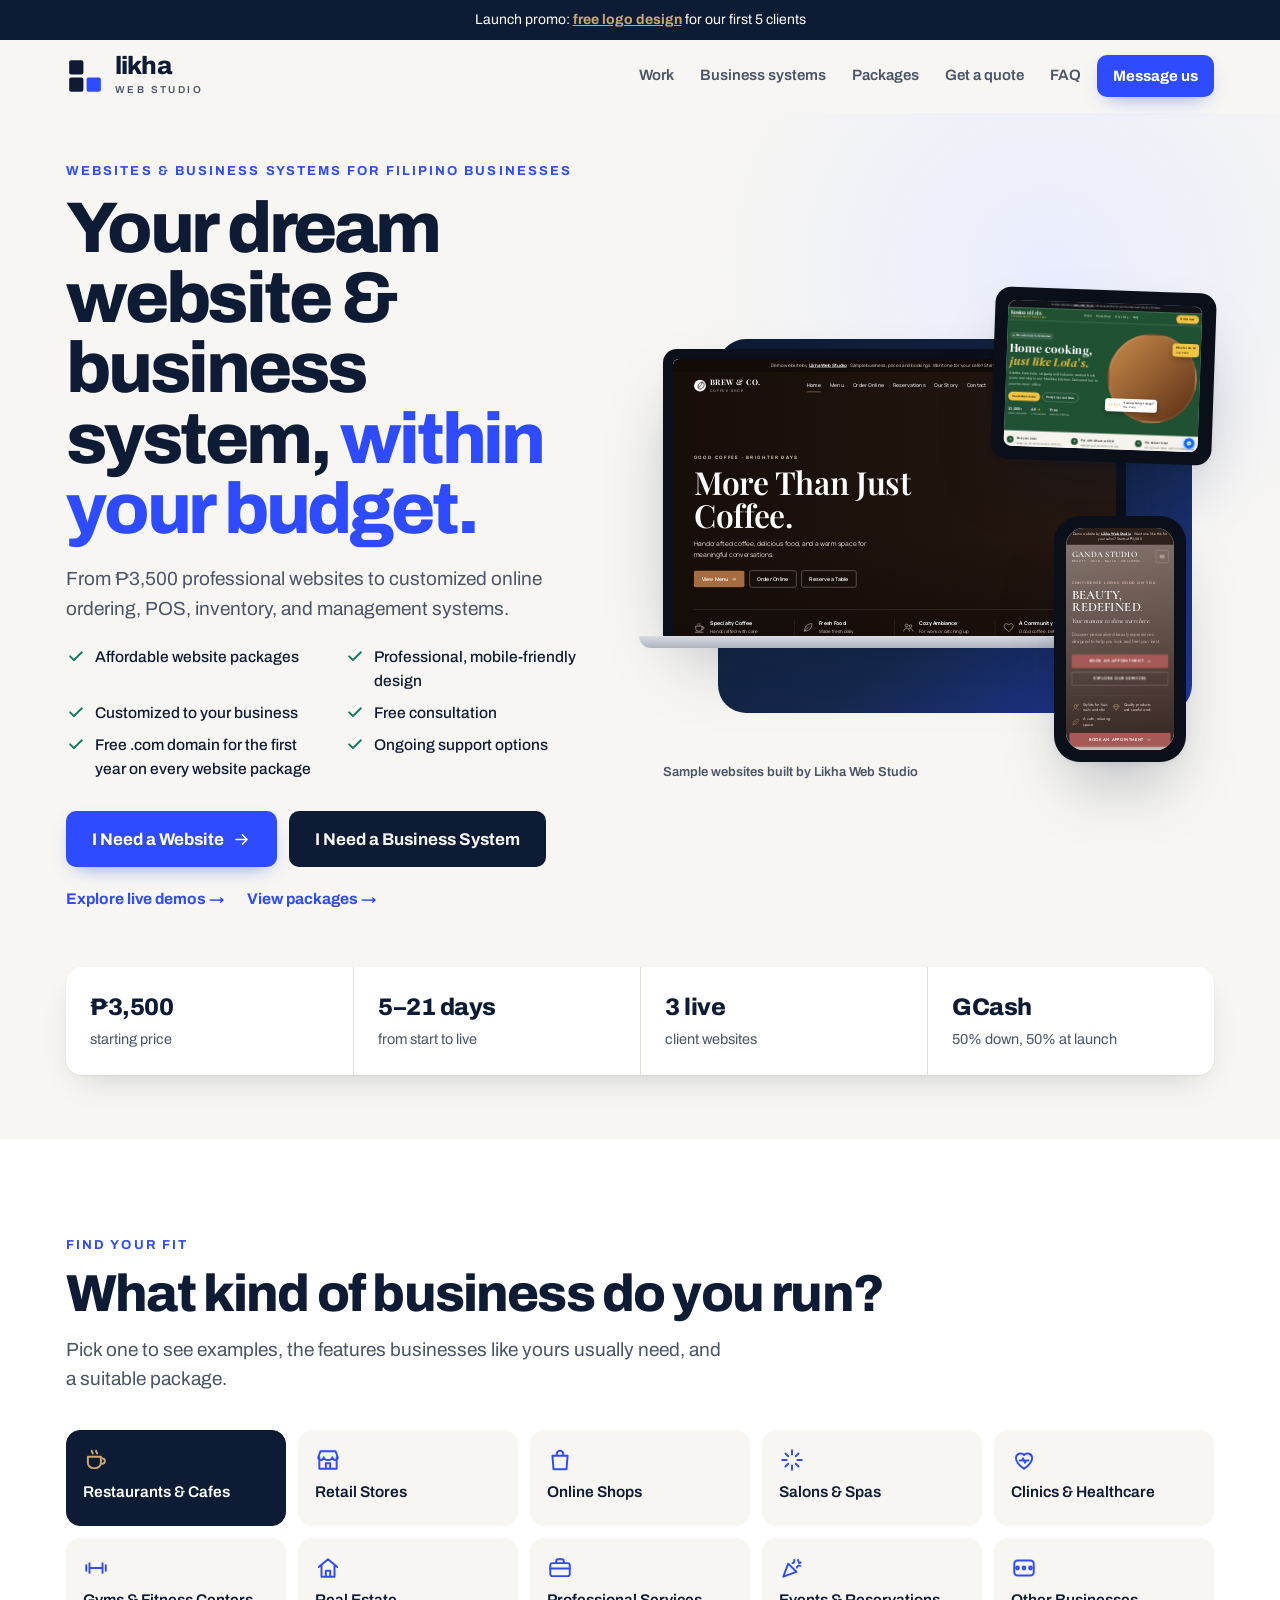
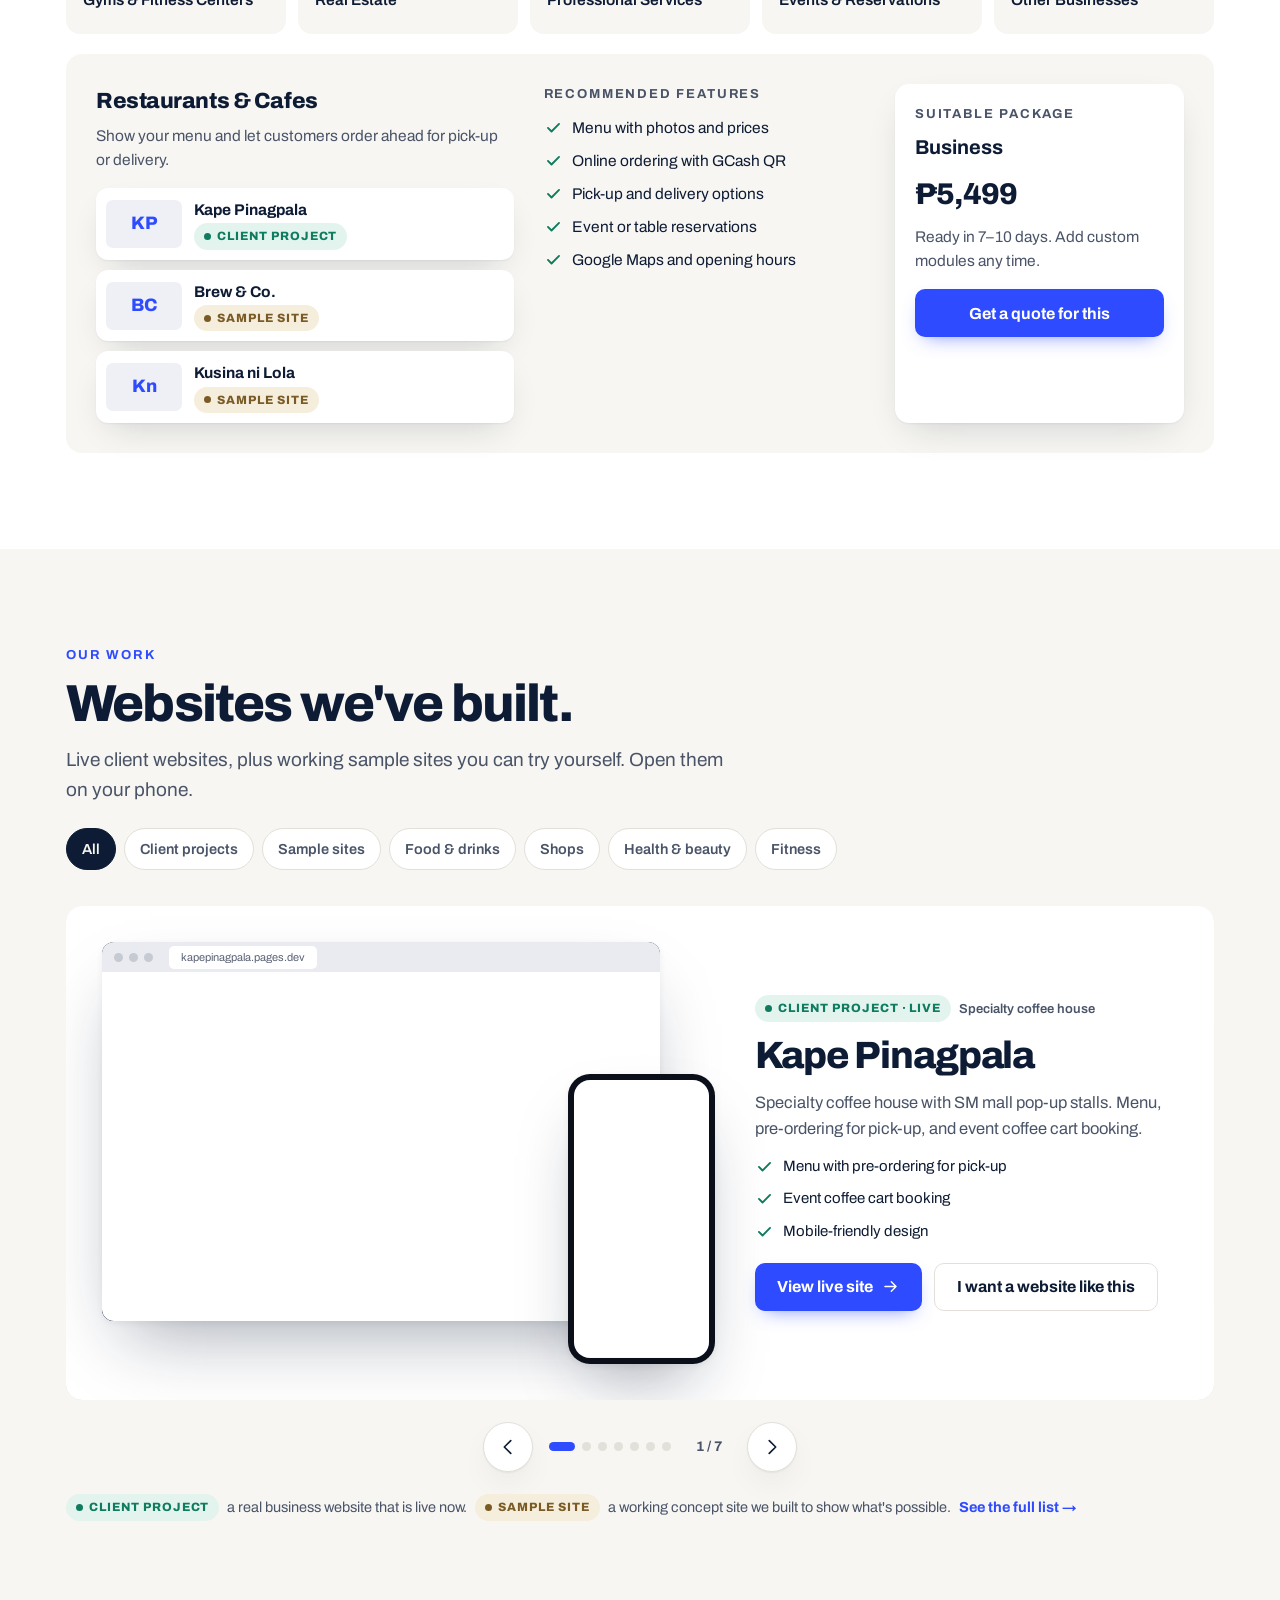
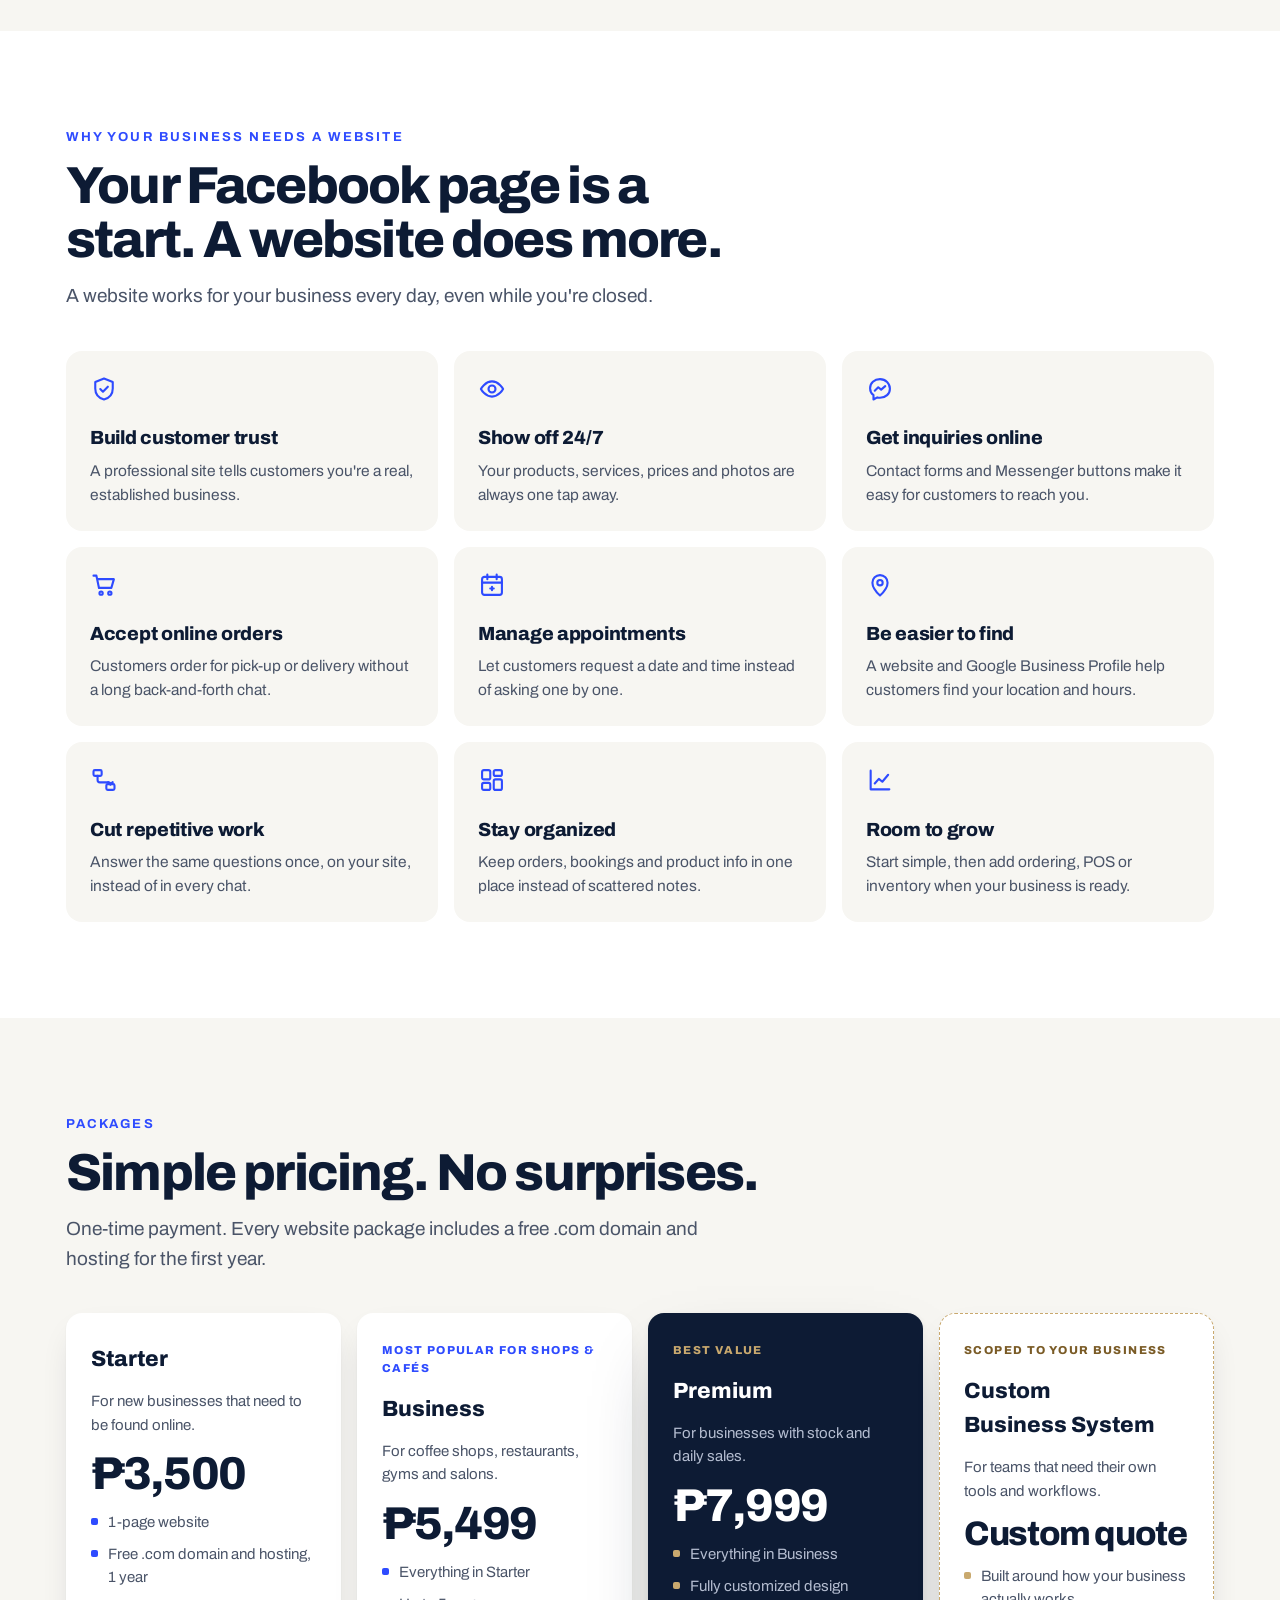
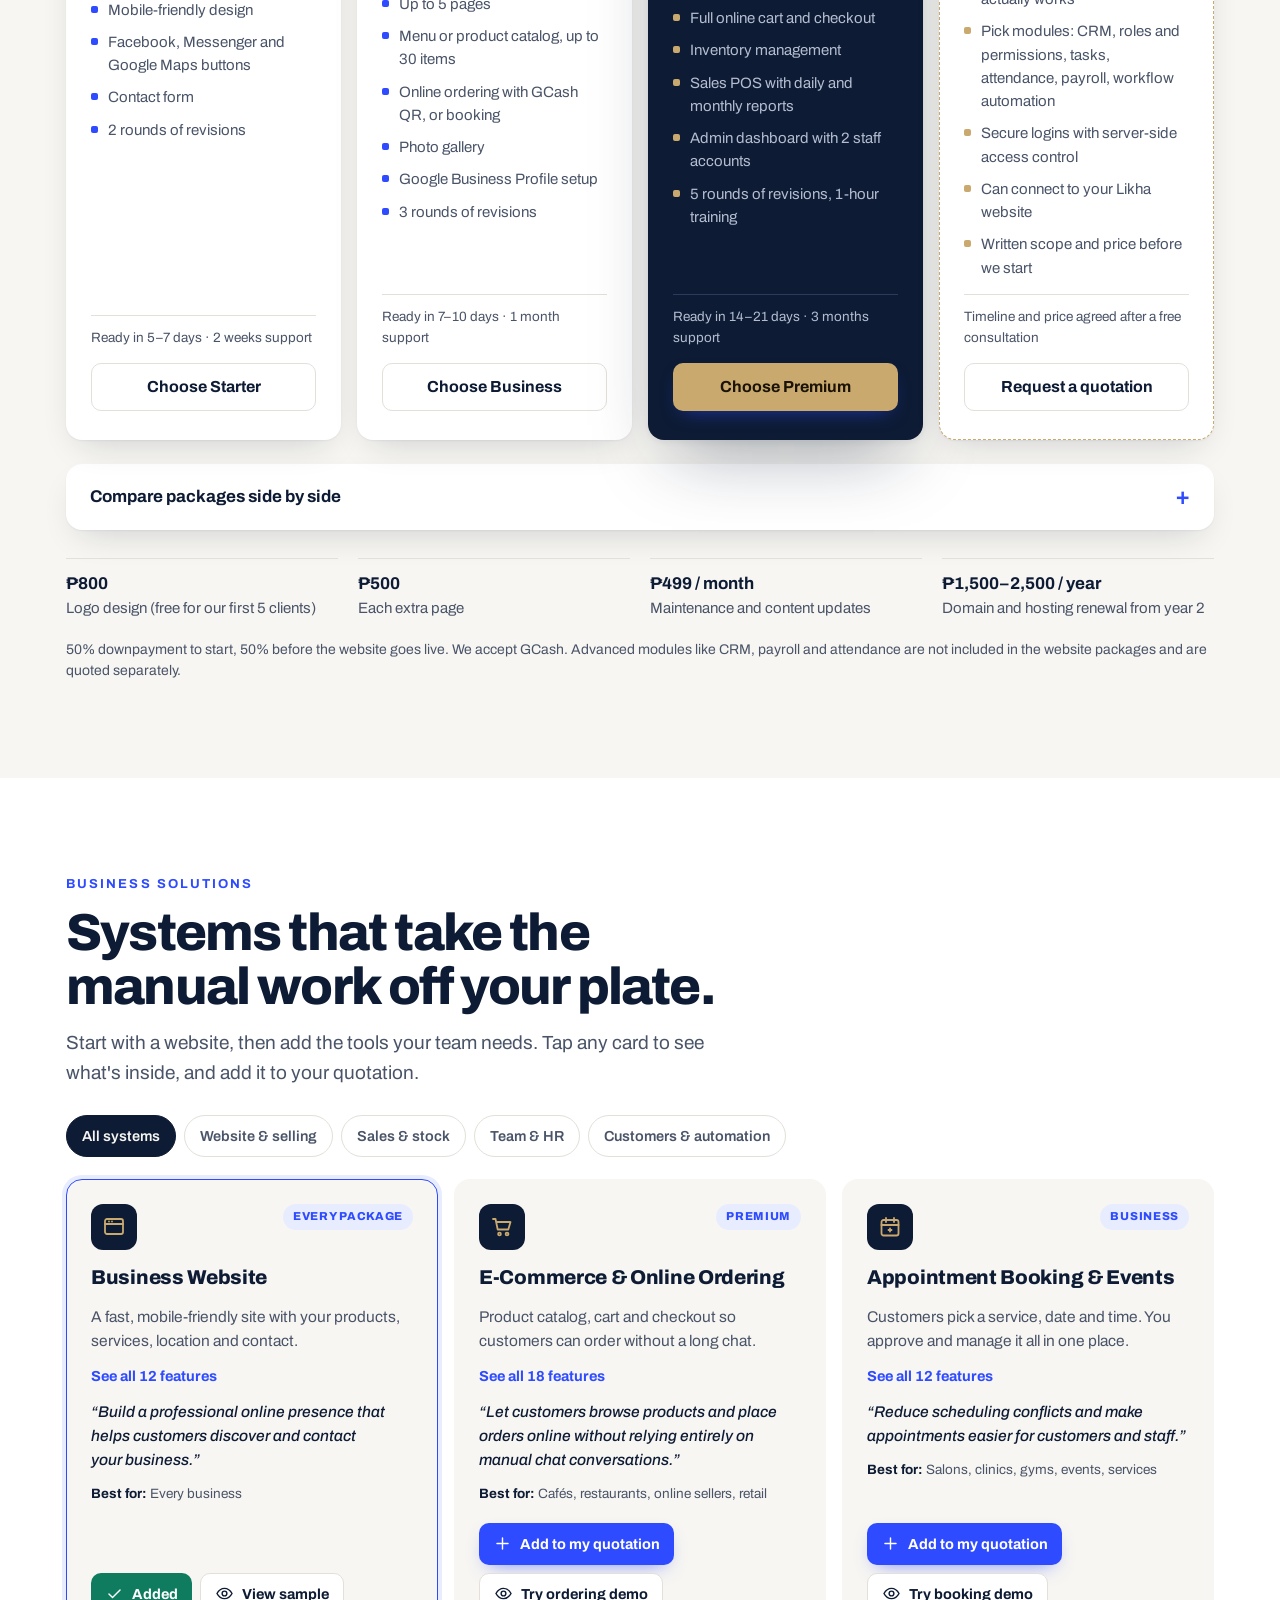
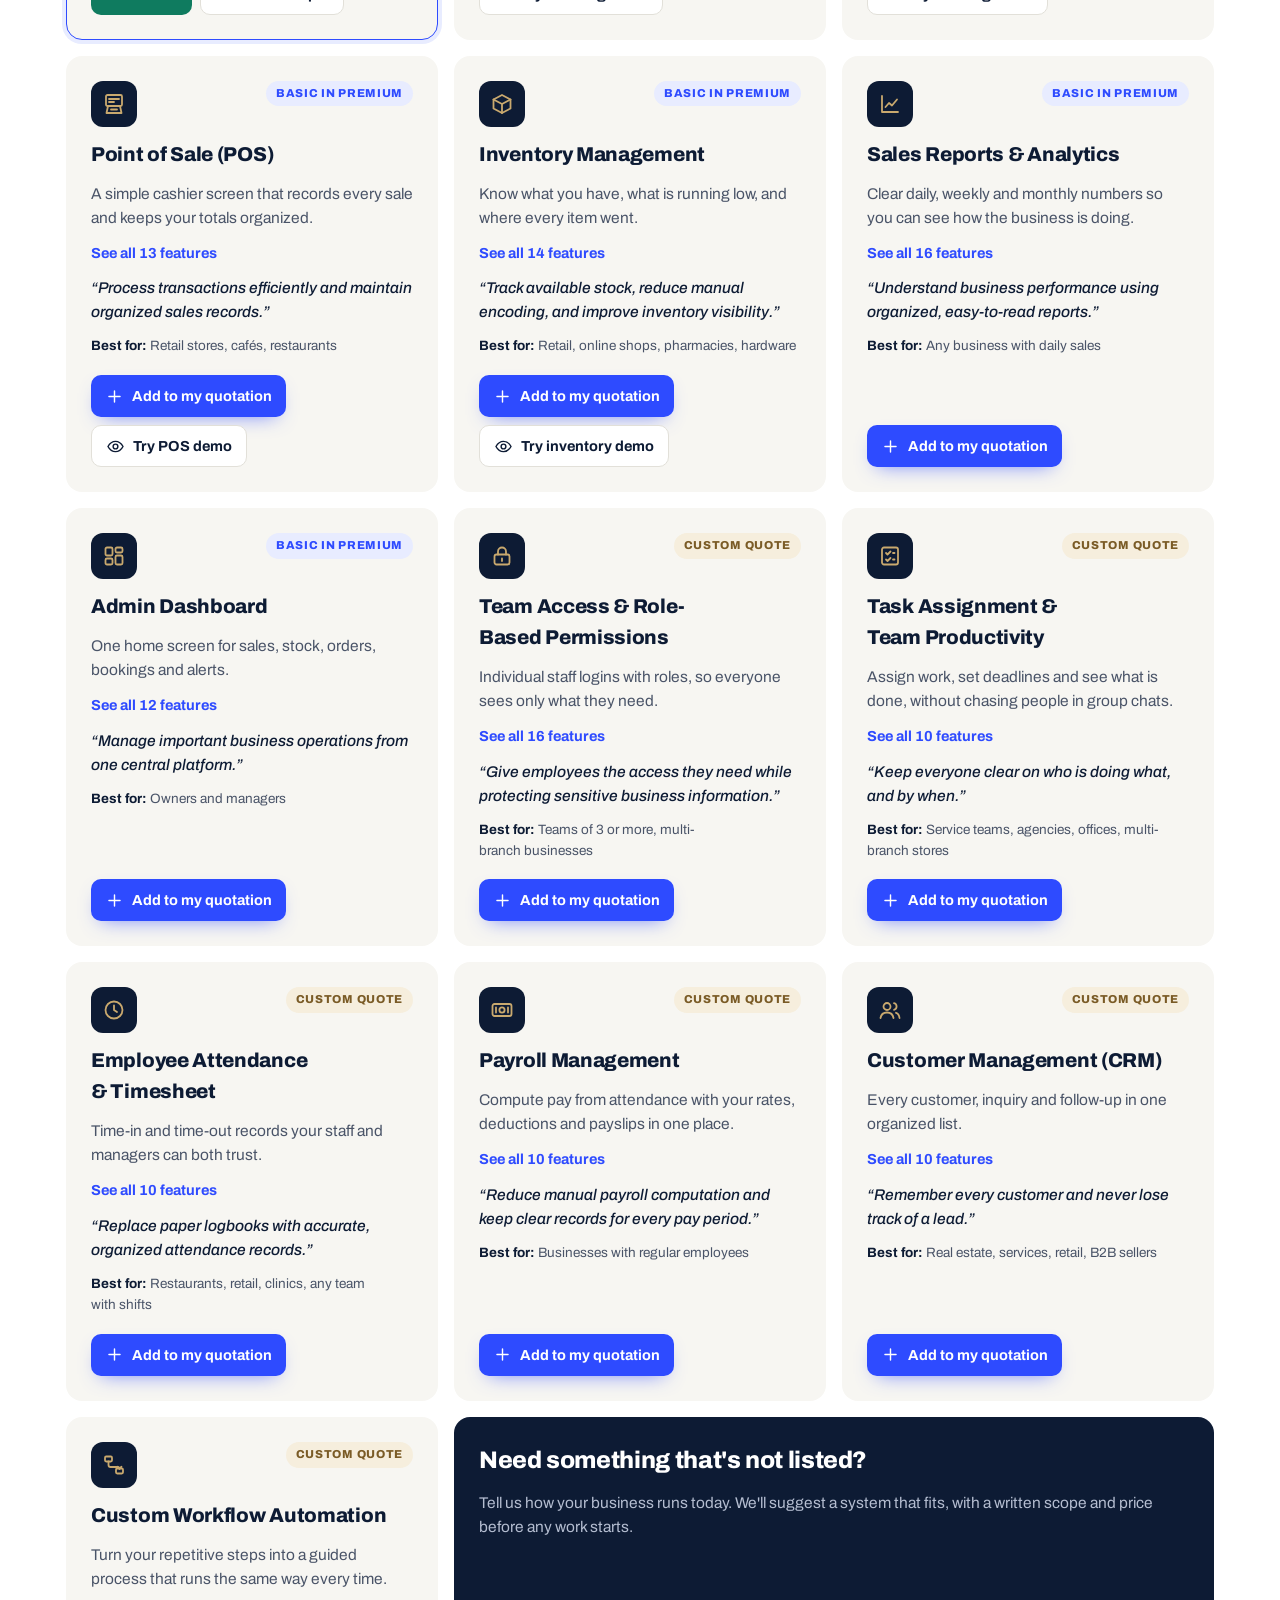
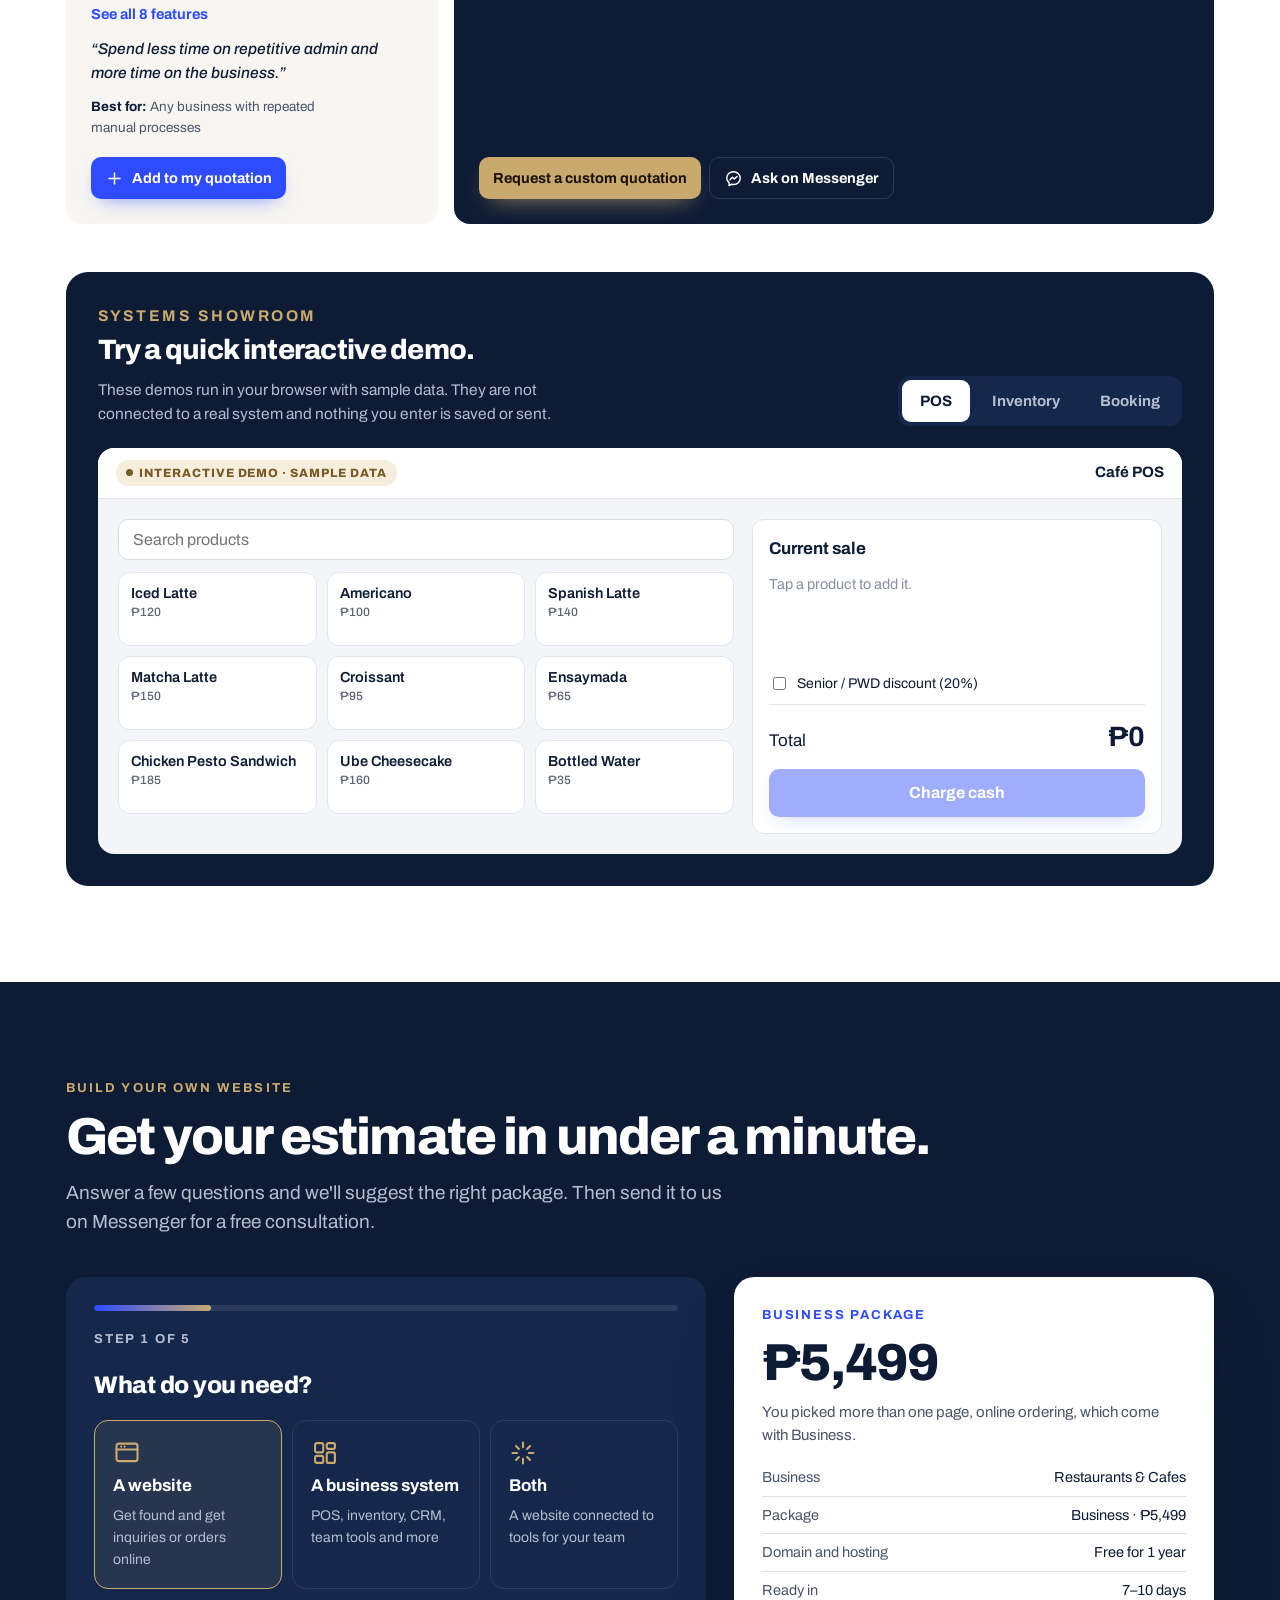
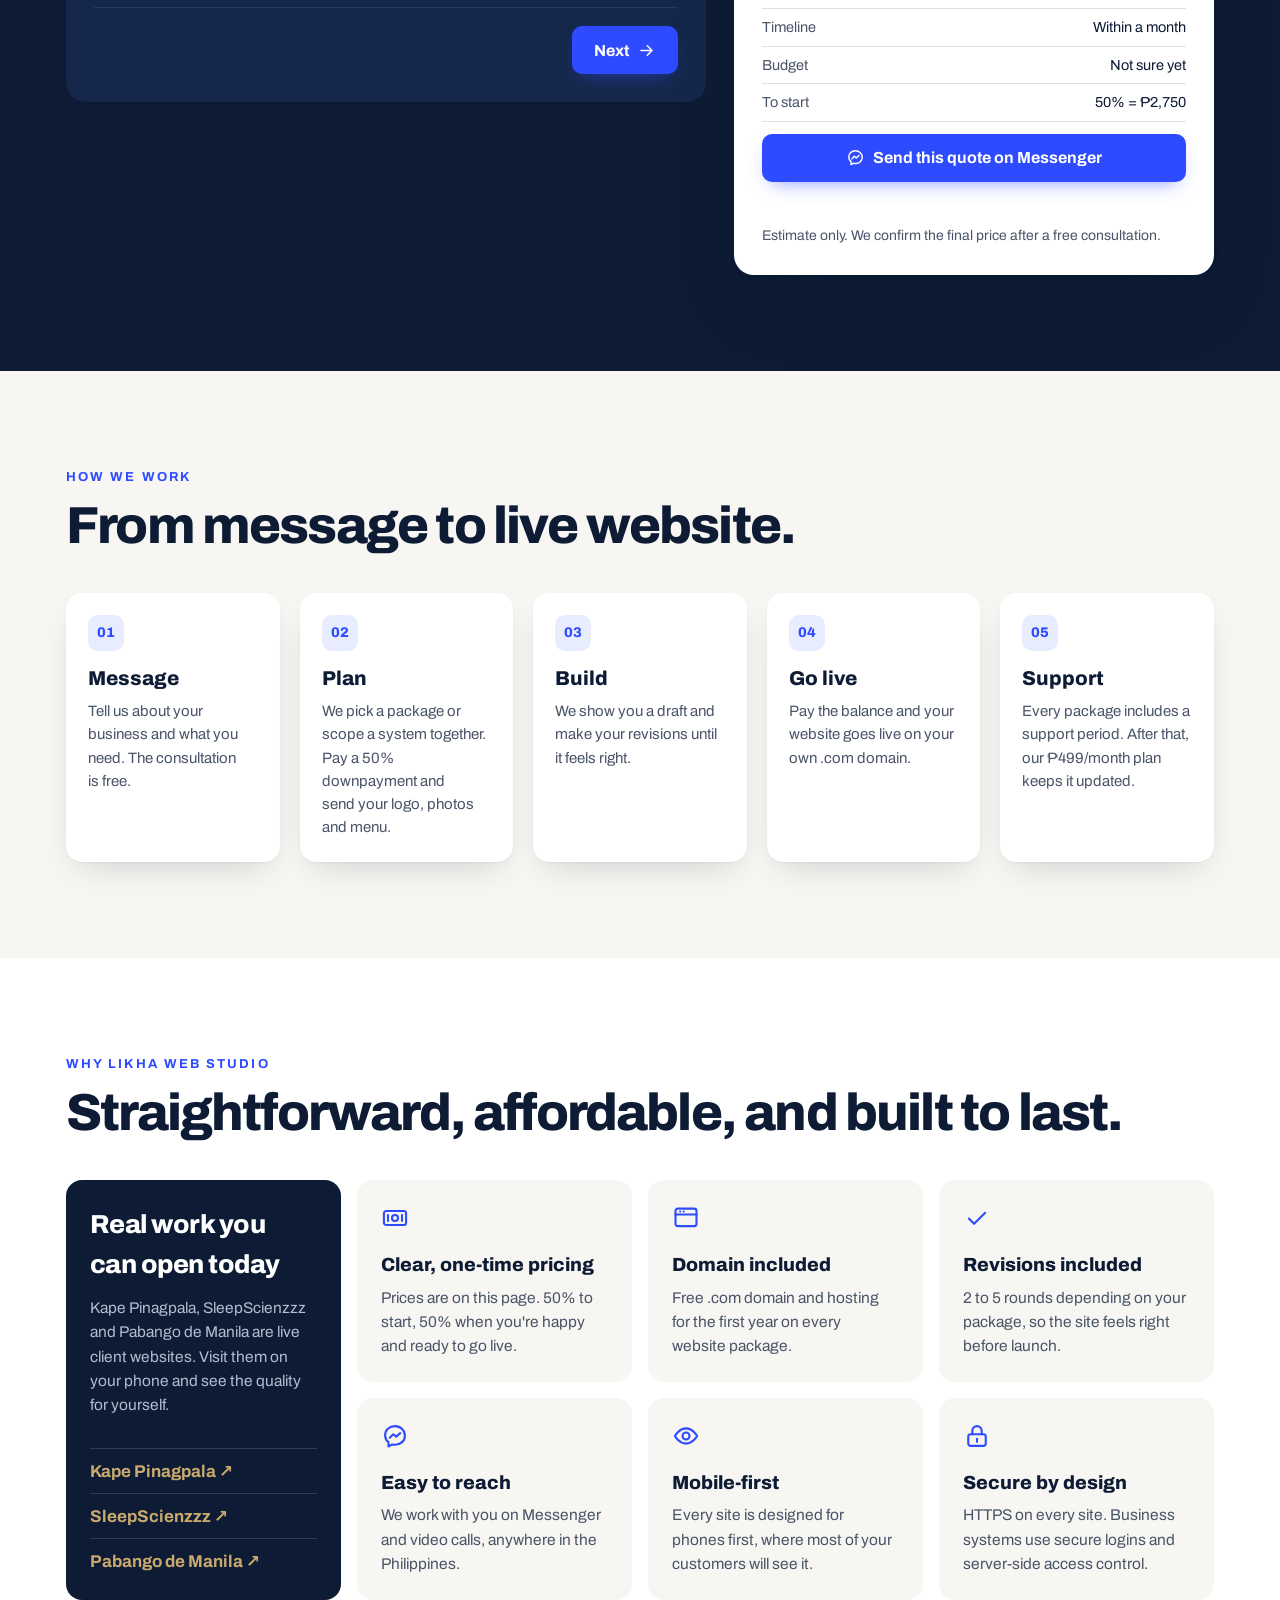
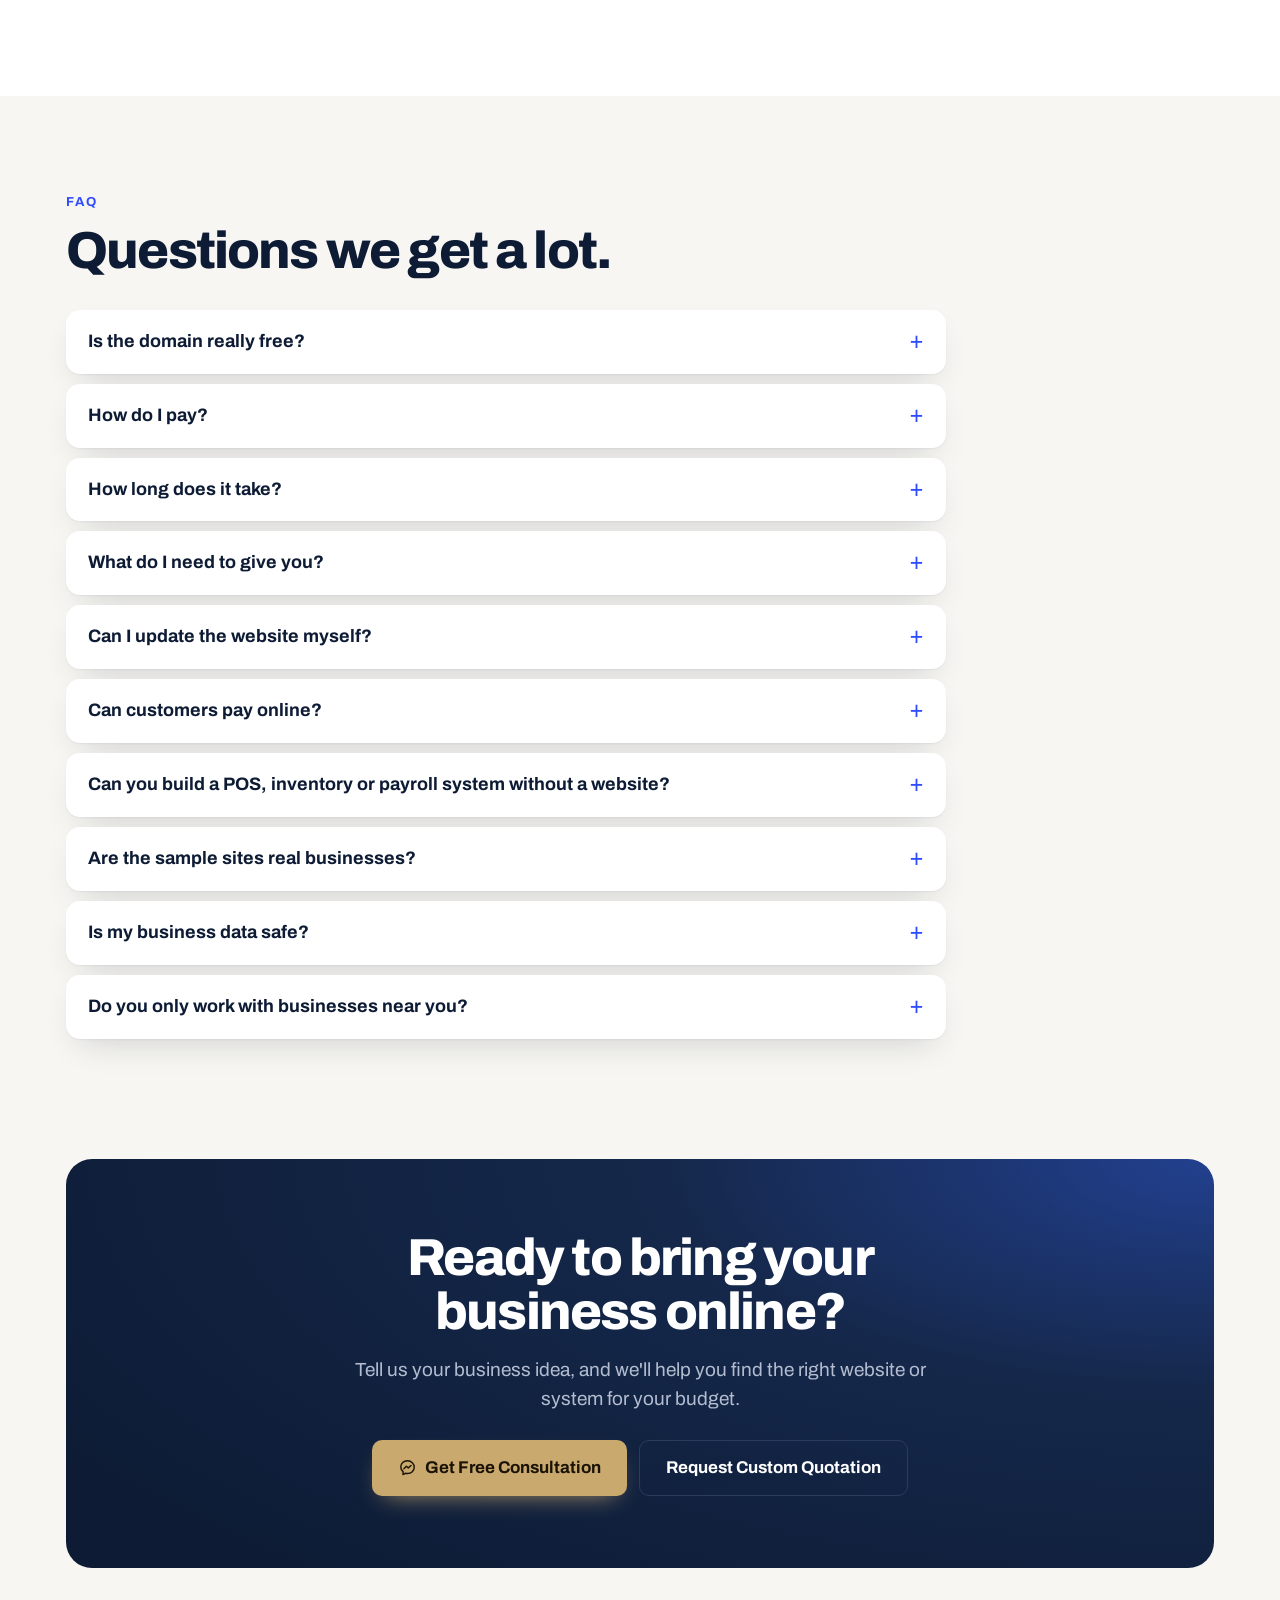
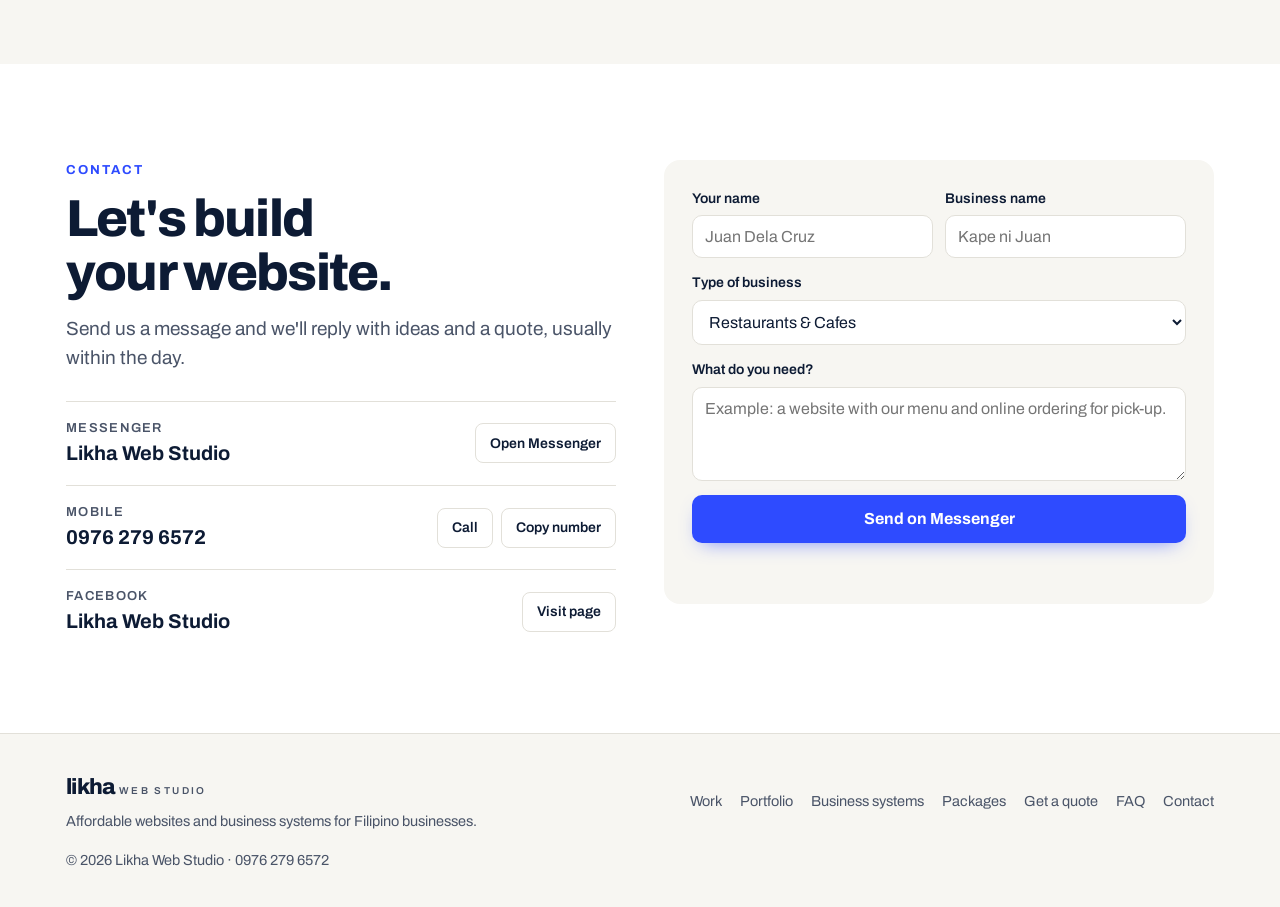
==== commit 857e09b7: "Show live sample sites in the slideshow and hero; branded cards for sites that block embedding - Dem" ====
--- a/public/index.html
+++ b/public/index.html
@@ -17,8 +17,7 @@
 <link rel="preconnect" href="https://fonts.googleapis.com">
 <link rel="preconnect" href="https://fonts.gstatic.com" crossorigin>
 <link rel="stylesheet" href="https://fonts.googleapis.com/css2?family=Archivo:wght@400;500;600;700;800&display=swap">
-<link rel="preload" as="image" href="assets/shots/brew-and-co-desktop.webp">
-<link rel="stylesheet" href="assets/likha.css?v=3">
+<link rel="stylesheet" href="assets/likha.css?v=4">
 <script type="application/ld+json">
 {"@context":"https://schema.org","@type":"ProfessionalService","name":"Likha Web Studio","url":"https://likha-webstudio.likhawebstudioph.workers.dev/","image":"https://likha-webstudio.likhawebstudioph.workers.dev/og-image.png","description":"Affordable websites and business management systems for Filipino businesses.","telephone":"+639762796572","areaServed":"PH","priceRange":"₱3,500+","sameAs":["https://www.facebook.com/profile.php?id=61595731580054"]}
 </script>
@@ -111,11 +110,11 @@
     <figure class="devices">
       <div class="glow" aria-hidden="true"></div>
       <div class="laptop">
-        <div class="screen"><img src="assets/shots/brew-and-co-desktop.webp" width="1200" height="750" alt="Brew &amp; Co. sample coffee shop website on a laptop"></div>
+        <div class="screen"><div class="vp" data-w="1280"><div class="cover"><b>Brew &amp; Co.</b></div><iframe data-src="demos/brew-and-co/" title="Brew &amp; Co. sample website" width="1280" height="800" tabindex="-1" aria-hidden="true"></iframe></div></div>
         <div class="base"></div>
       </div>
-      <div class="tablet"><img src="assets/shots/kusina-ni-lola-desktop.webp" width="1200" height="750" alt="Kusina ni Lola sample food delivery website on a tablet" loading="lazy"></div>
-      <div class="phone"><img src="assets/shots/ganda-studio-mobile.webp" width="390" height="780" alt="Ganda Studio sample salon booking website on a phone"></div>
+      <div class="tablet"><div class="vp t43" data-w="1024"><div class="cover"><b>Kusina ni Lola</b></div><iframe data-src="demos/kusina-ni-lola/" title="Kusina ni Lola sample website" width="1024" height="768" tabindex="-1" aria-hidden="true"></iframe></div></div>
+      <div class="phone"><div class="vp tall" data-w="390"><div class="cover"><b>Ganda Studio</b></div><iframe data-src="demos/ganda-studio/" title="Ganda Studio sample website" width="390" height="800" tabindex="-1" aria-hidden="true"></iframe></div></div>
       <figcaption>Sample websites built by Likha Web Studio</figcaption>
     </figure>
   </div>
@@ -530,6 +529,6 @@
   <a class="primary" href="#quote"><svg class="ic"><use href="#i-pay"/></svg>Get a quote</a>
 </div>
 
-<script src="assets/likha.js?v=3" defer></script>
+<script src="assets/likha.js?v=4" defer></script>
 </body>
 </html>
--- a/public/assets/likha.css
+++ b/public/assets/likha.css
@@ -500,3 +500,15 @@
   .sol-hint{display:block}
 }
 .sol-hint{display:none;font-size:13.5px;color:var(--muted);margin:10px 0 0}
+
+/* Live sample-site previews (hero + slideshow) and branded cards for sites that can't be embedded */
+.laptop .screen .vp{border-radius:6px 6px 0 0}
+.tablet .vp{border-radius:8px}
+.vp.t43{aspect-ratio:4/3}
+.phone .vp,.vp.tall{aspect-ratio:9/18.5;border-radius:18px}
+.devices .cover b{font-size:clamp(14px,2vw,22px)}
+.cover.brand{text-decoration:none;background:radial-gradient(120% 120% at 0% 0%,color-mix(in srgb,var(--tone) 70%,#fff 12%) 0%,var(--tone) 45%,#0B1222 100%);gap:8px}
+.cover.brand small{font-size:12px;letter-spacing:.14em;text-transform:uppercase;color:rgba(255,255,255,.72)}
+.cover.brand .visit{margin-top:8px;font-size:14px;font-weight:700;color:#0D1B34;background:var(--gold);border-radius:999px;padding:8px 16px}
+.mob .cover.brand b{font-size:12px;line-height:1.15}
+.mob .cover.brand small{font-size:9px}
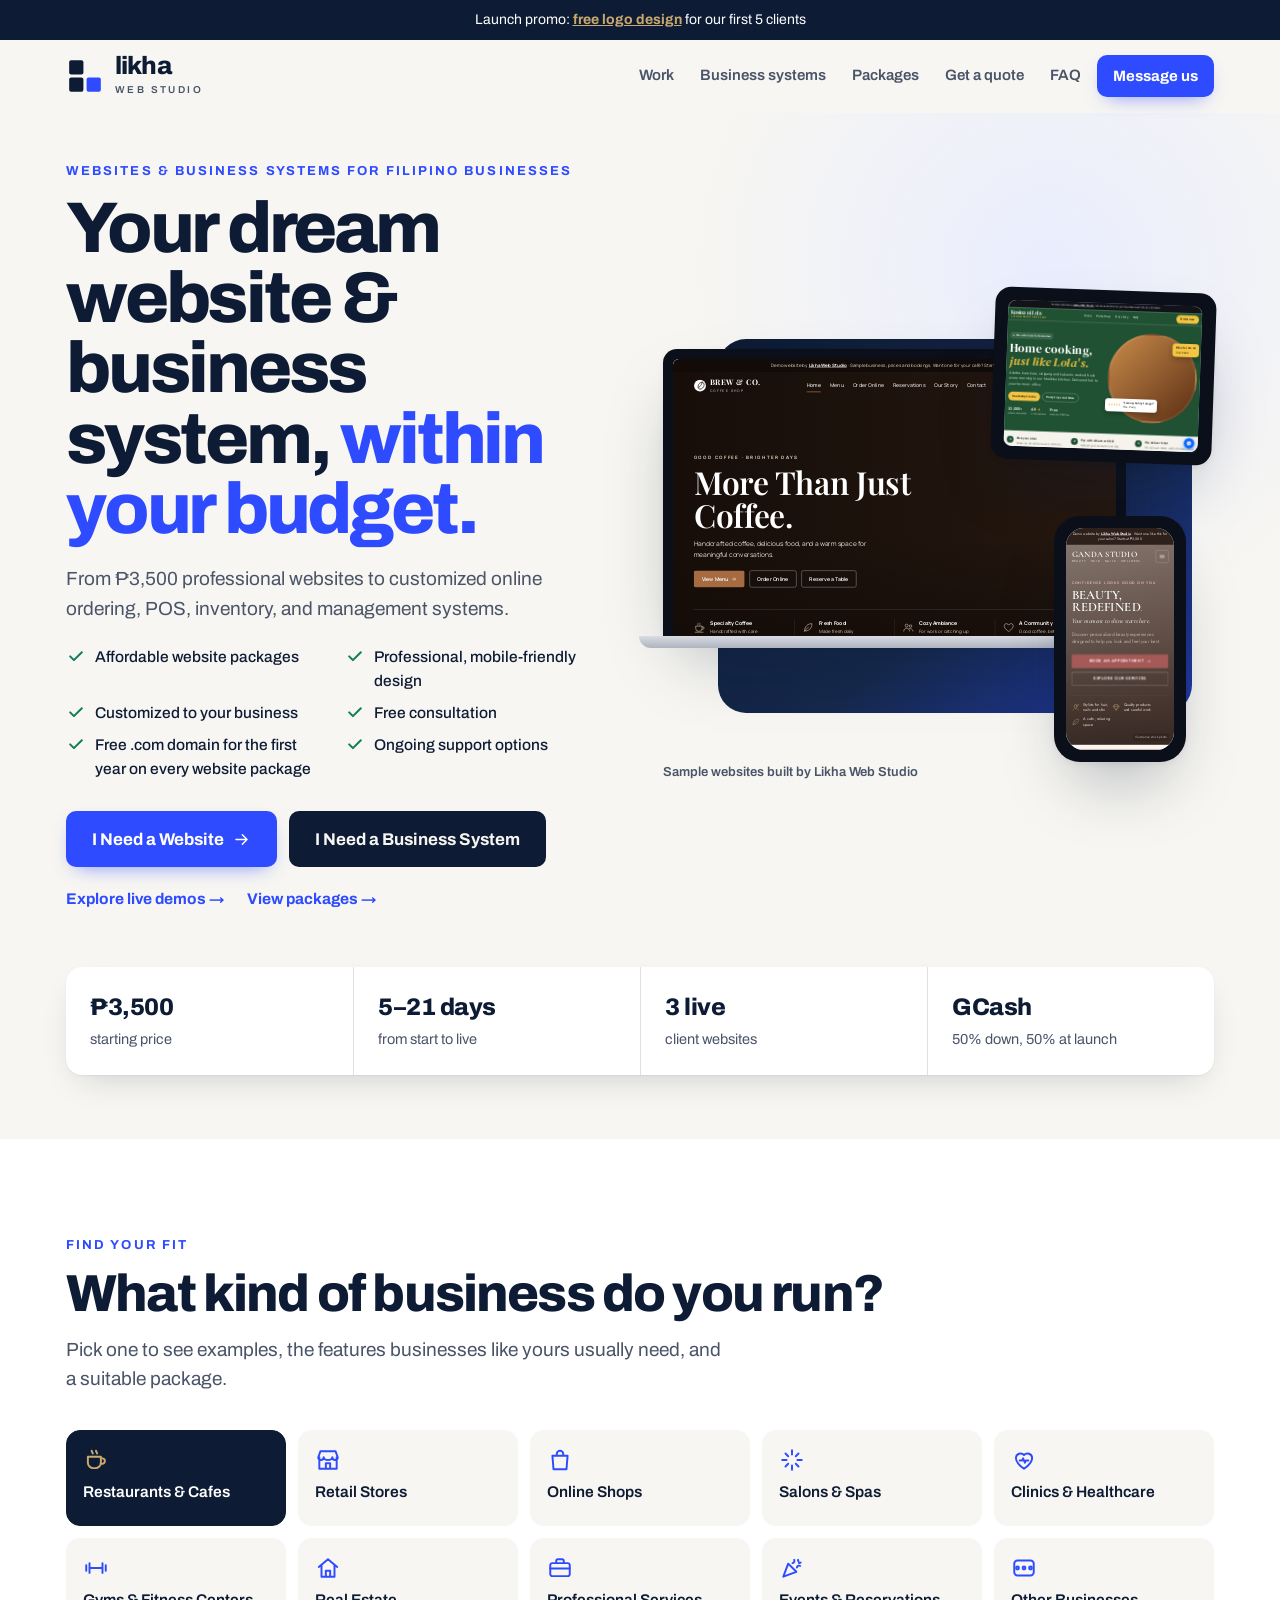
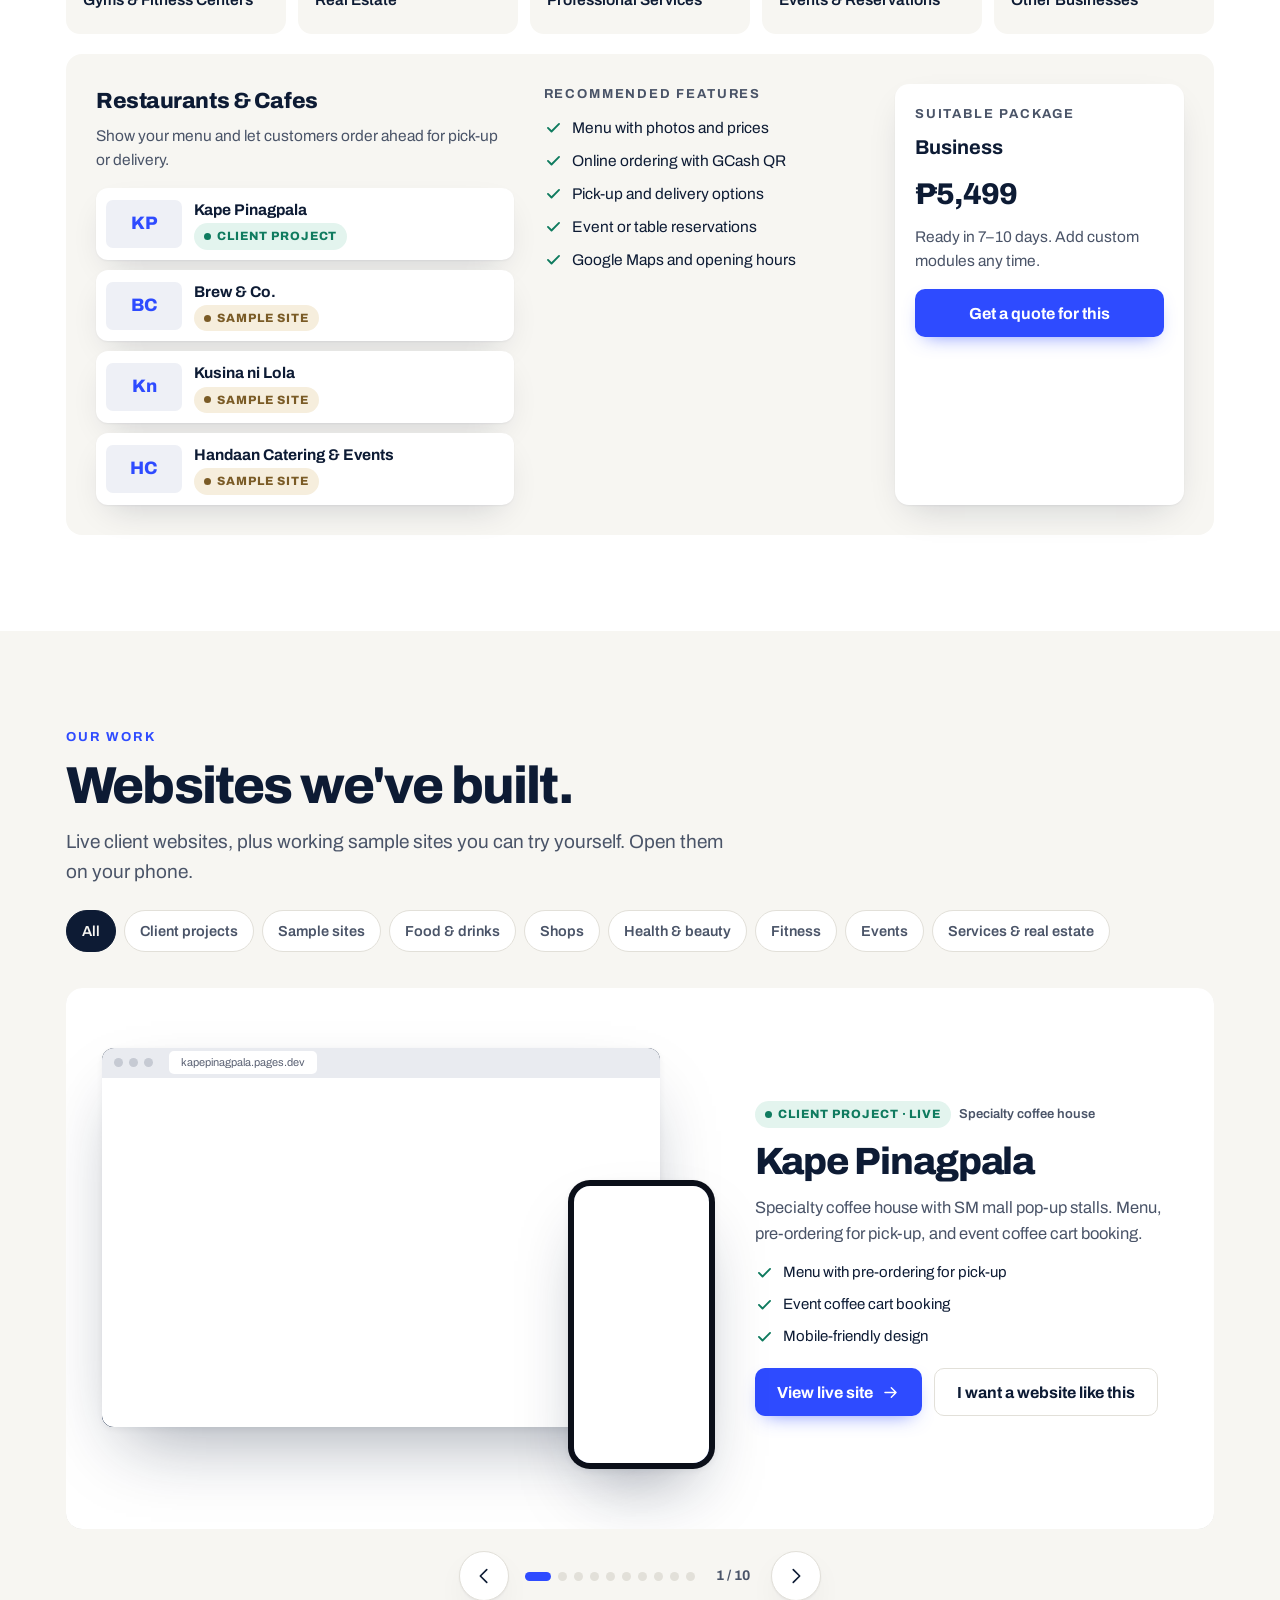
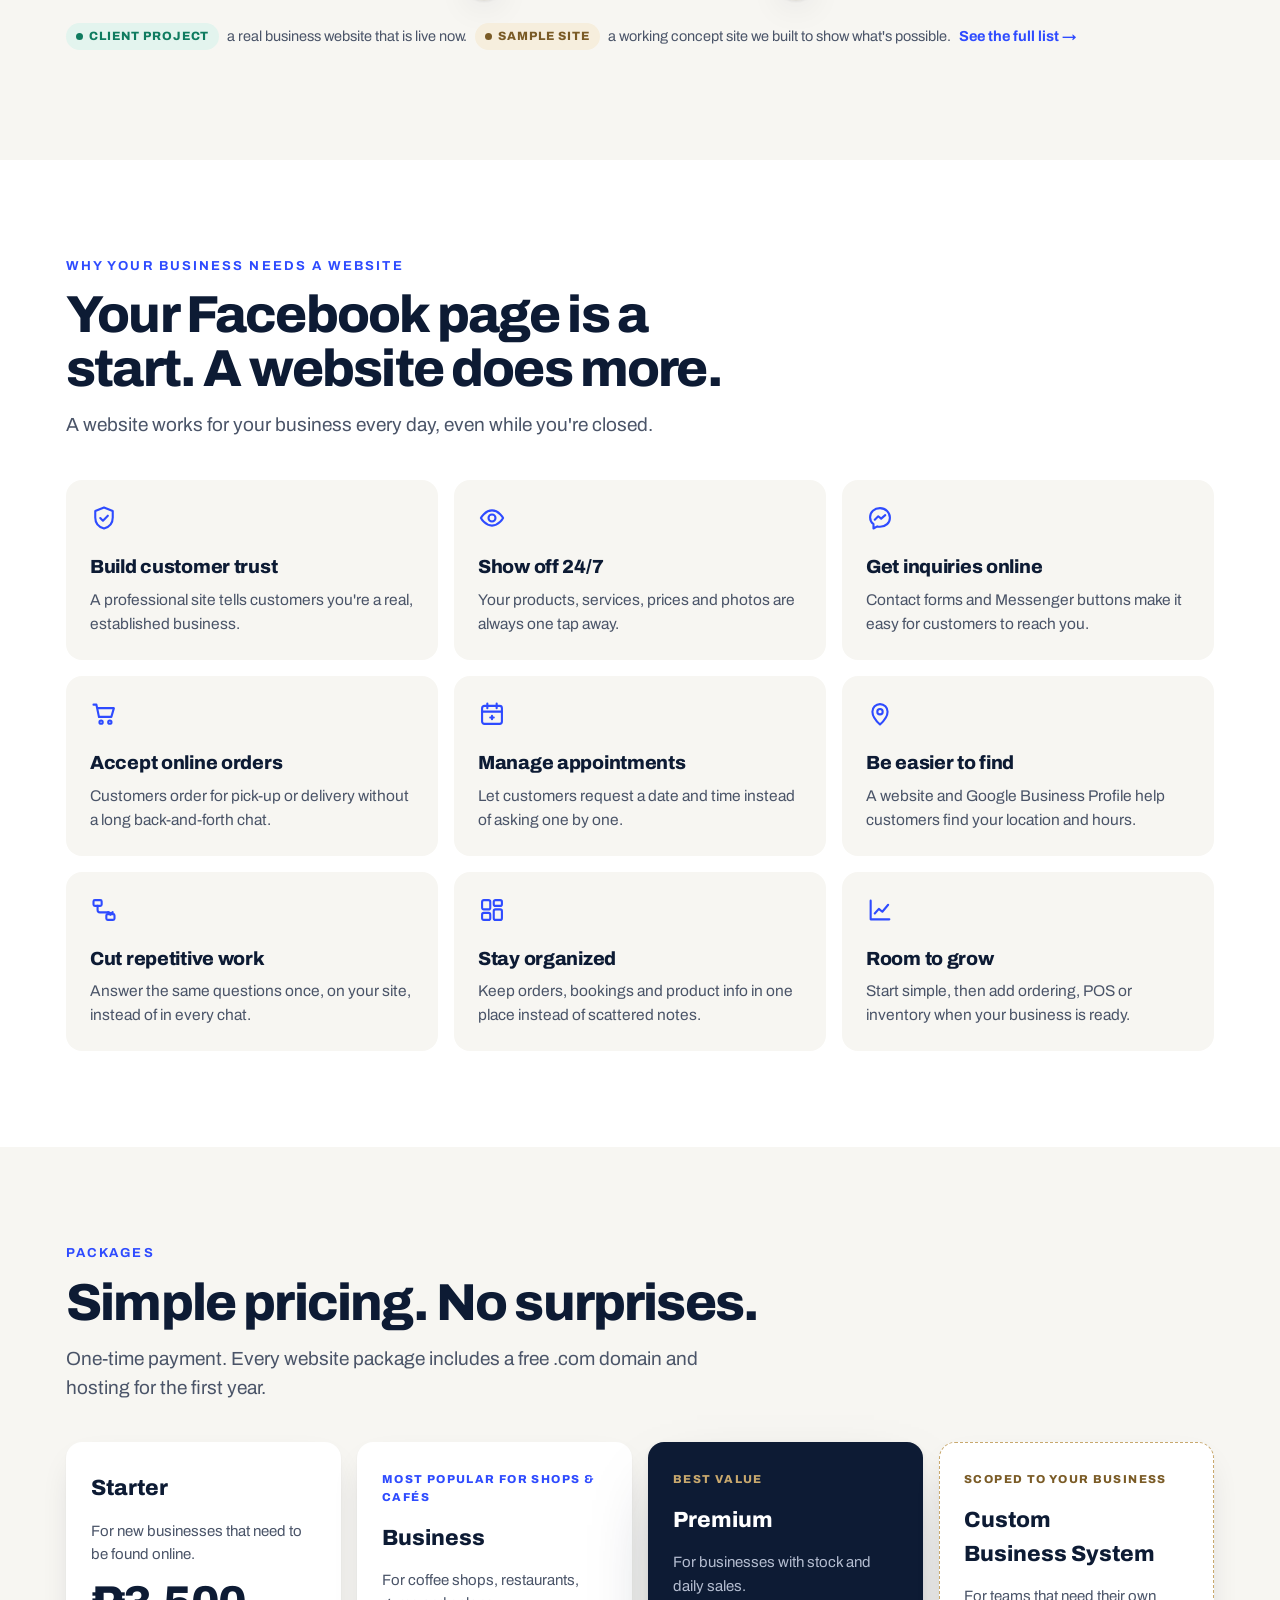
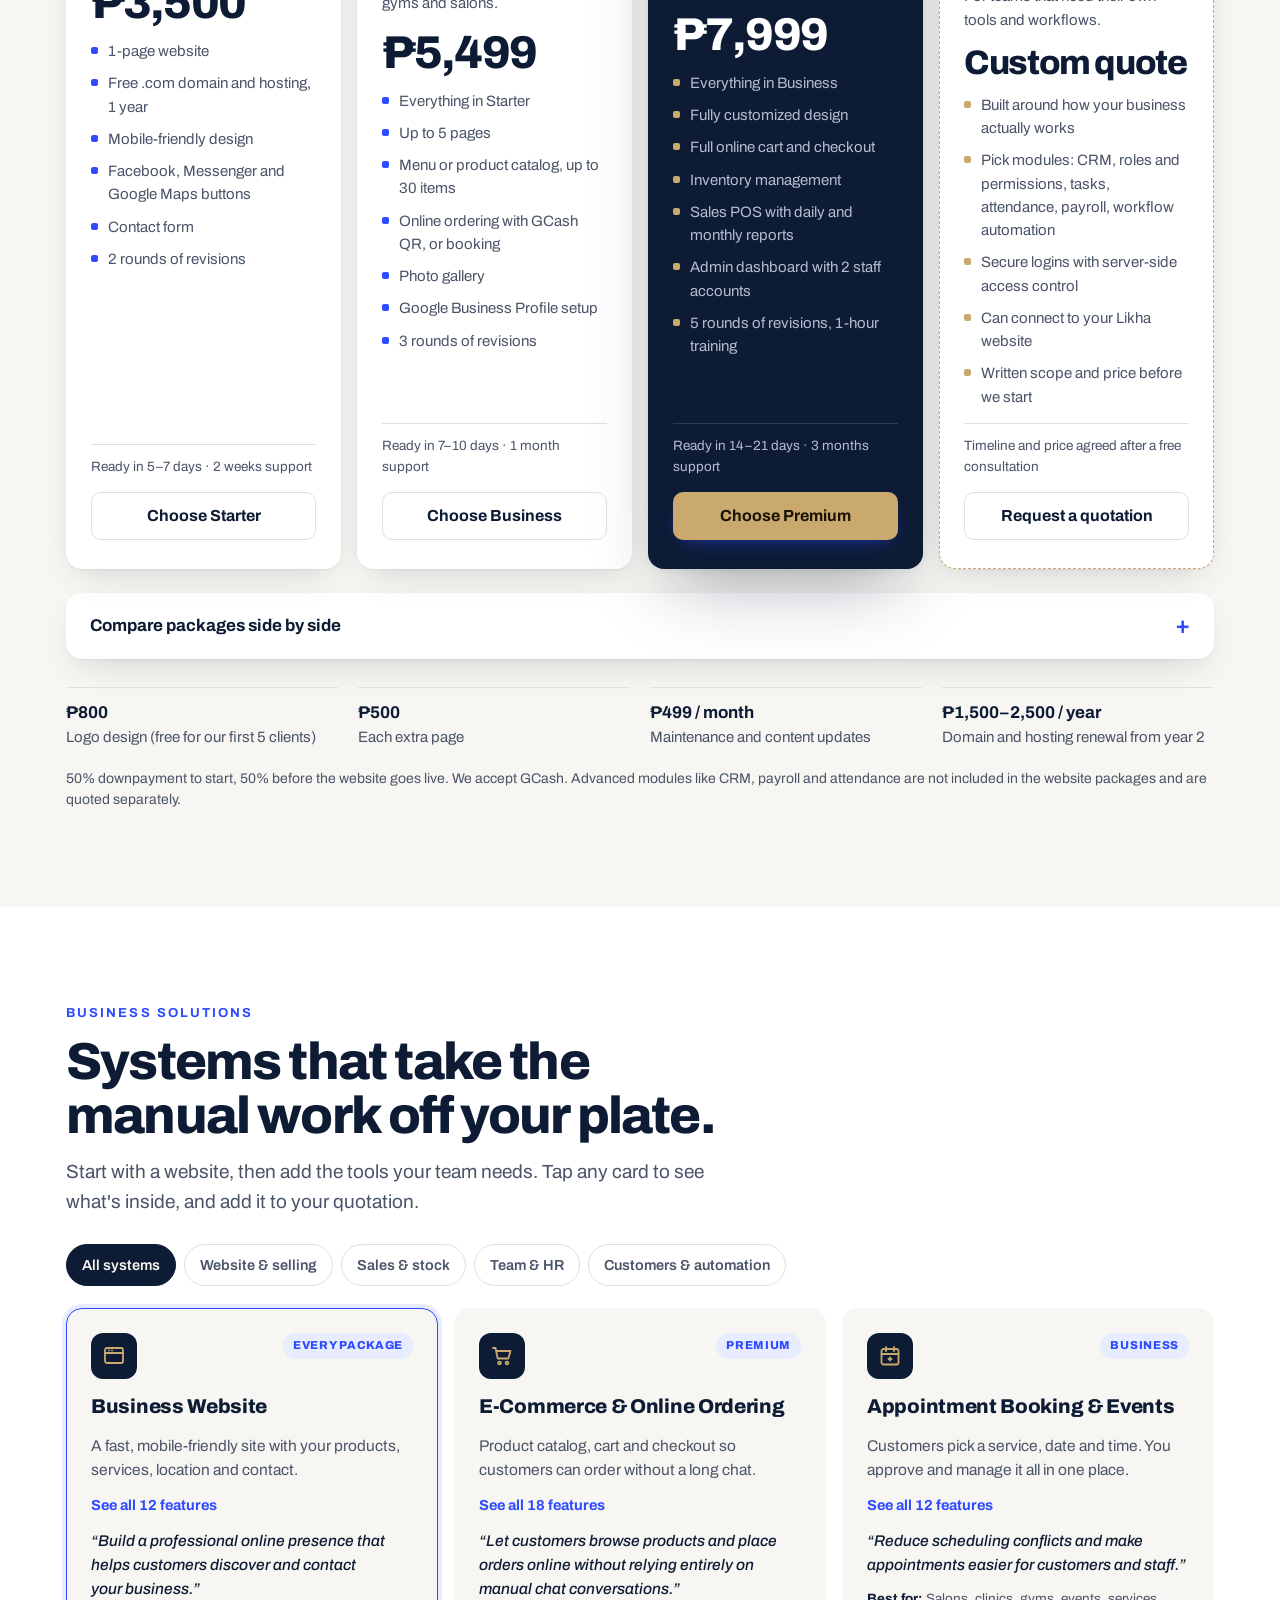
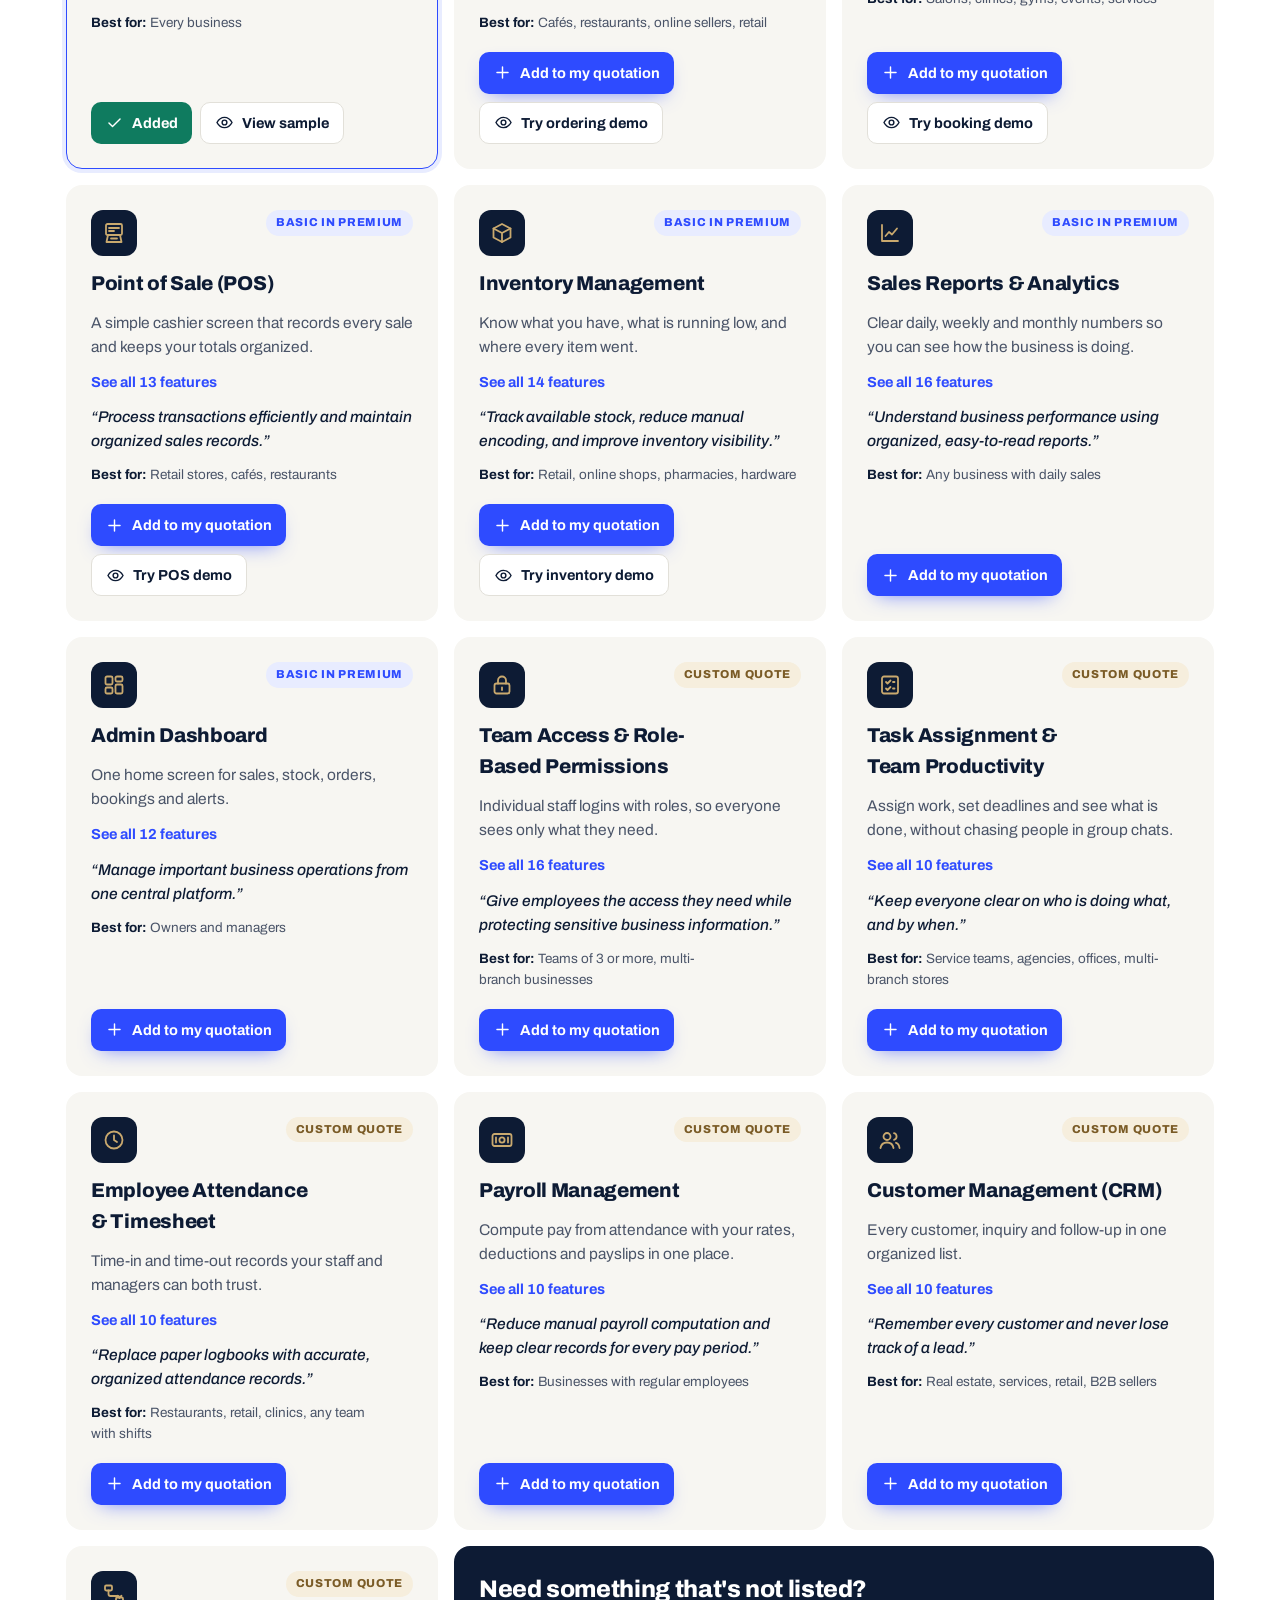
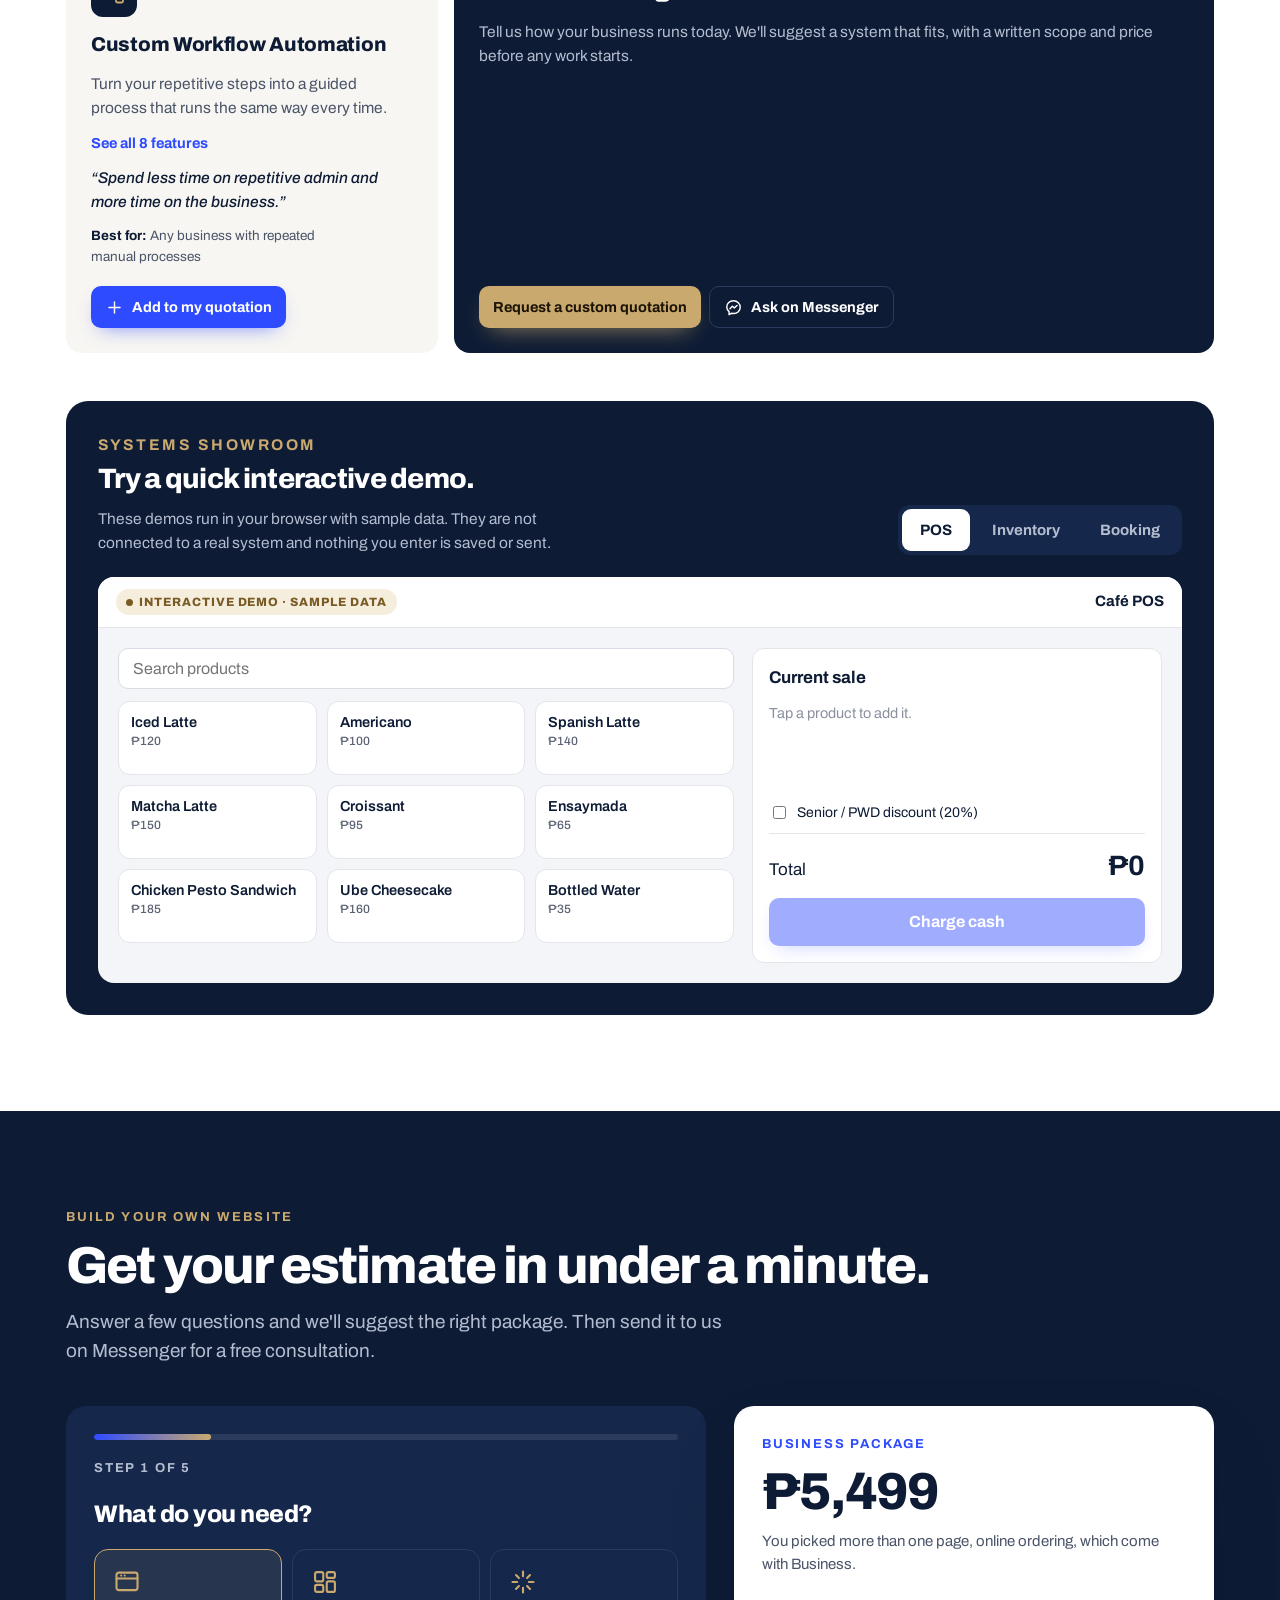
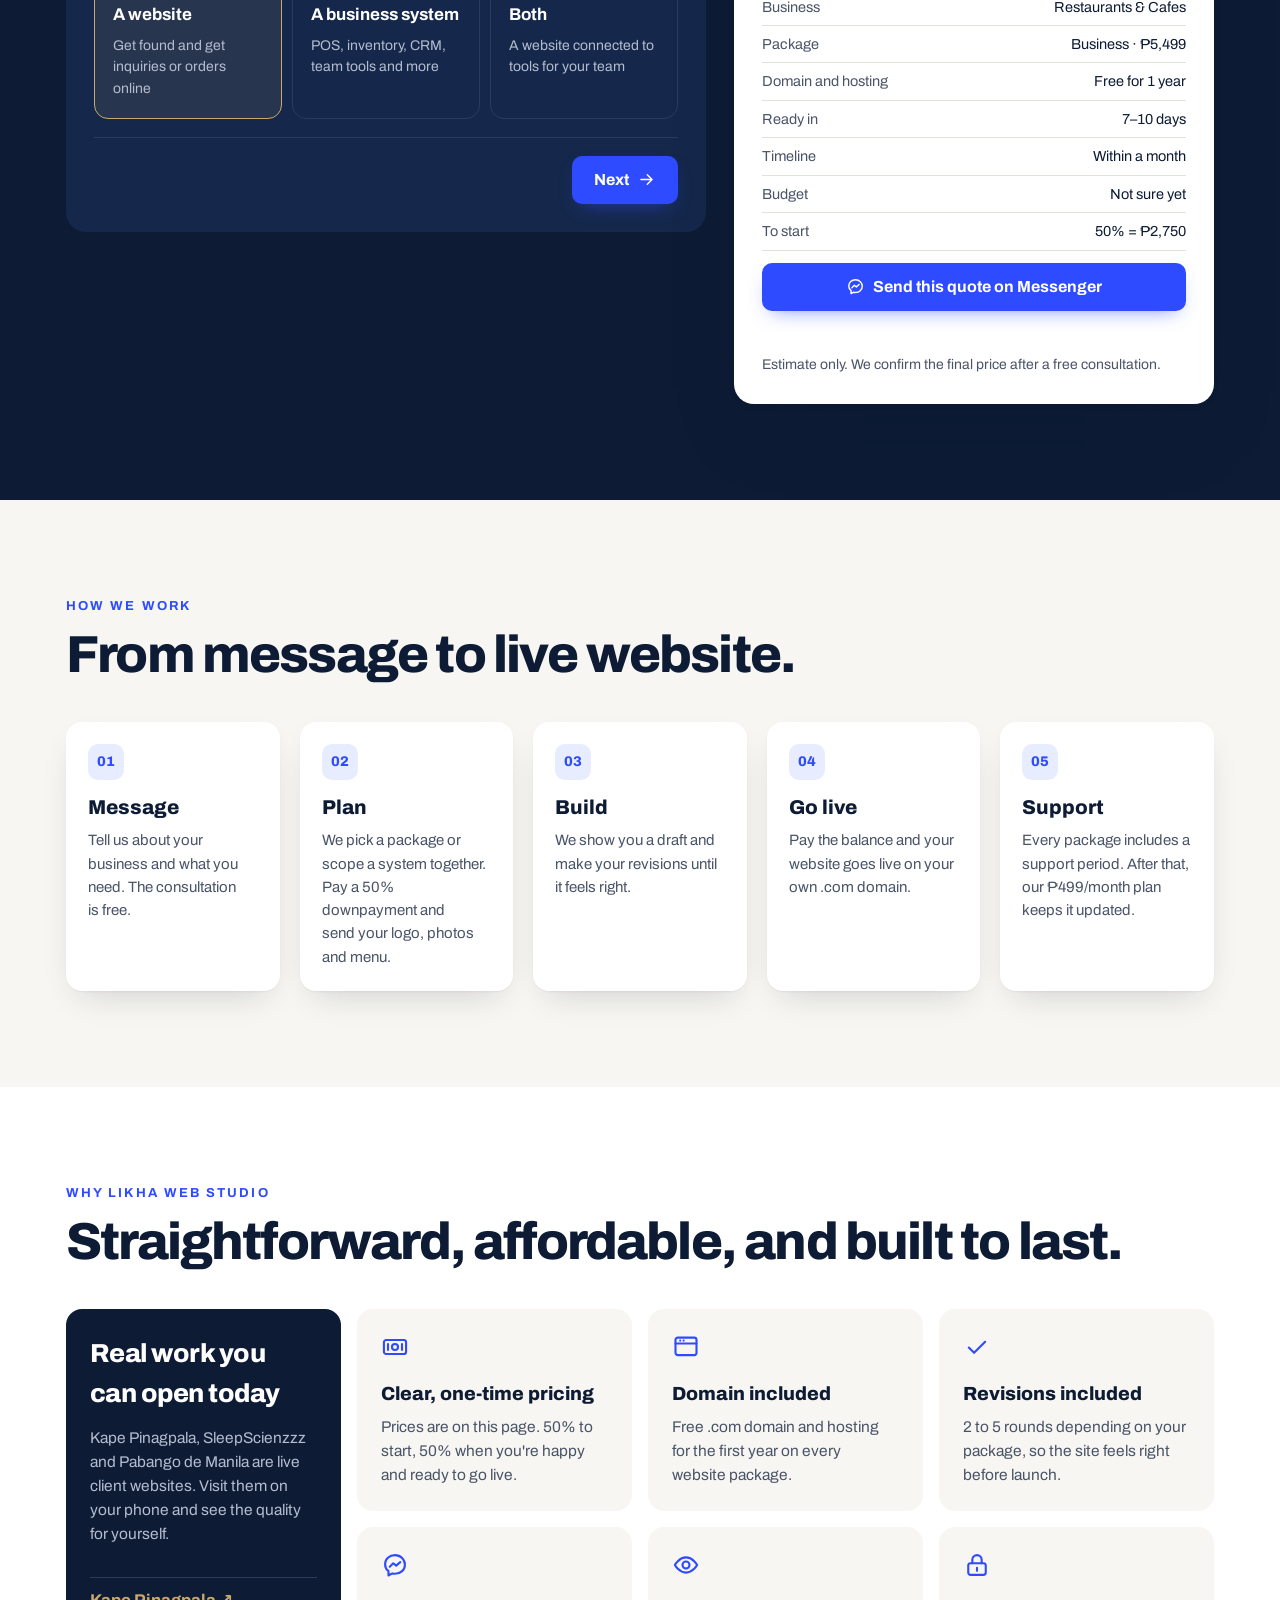
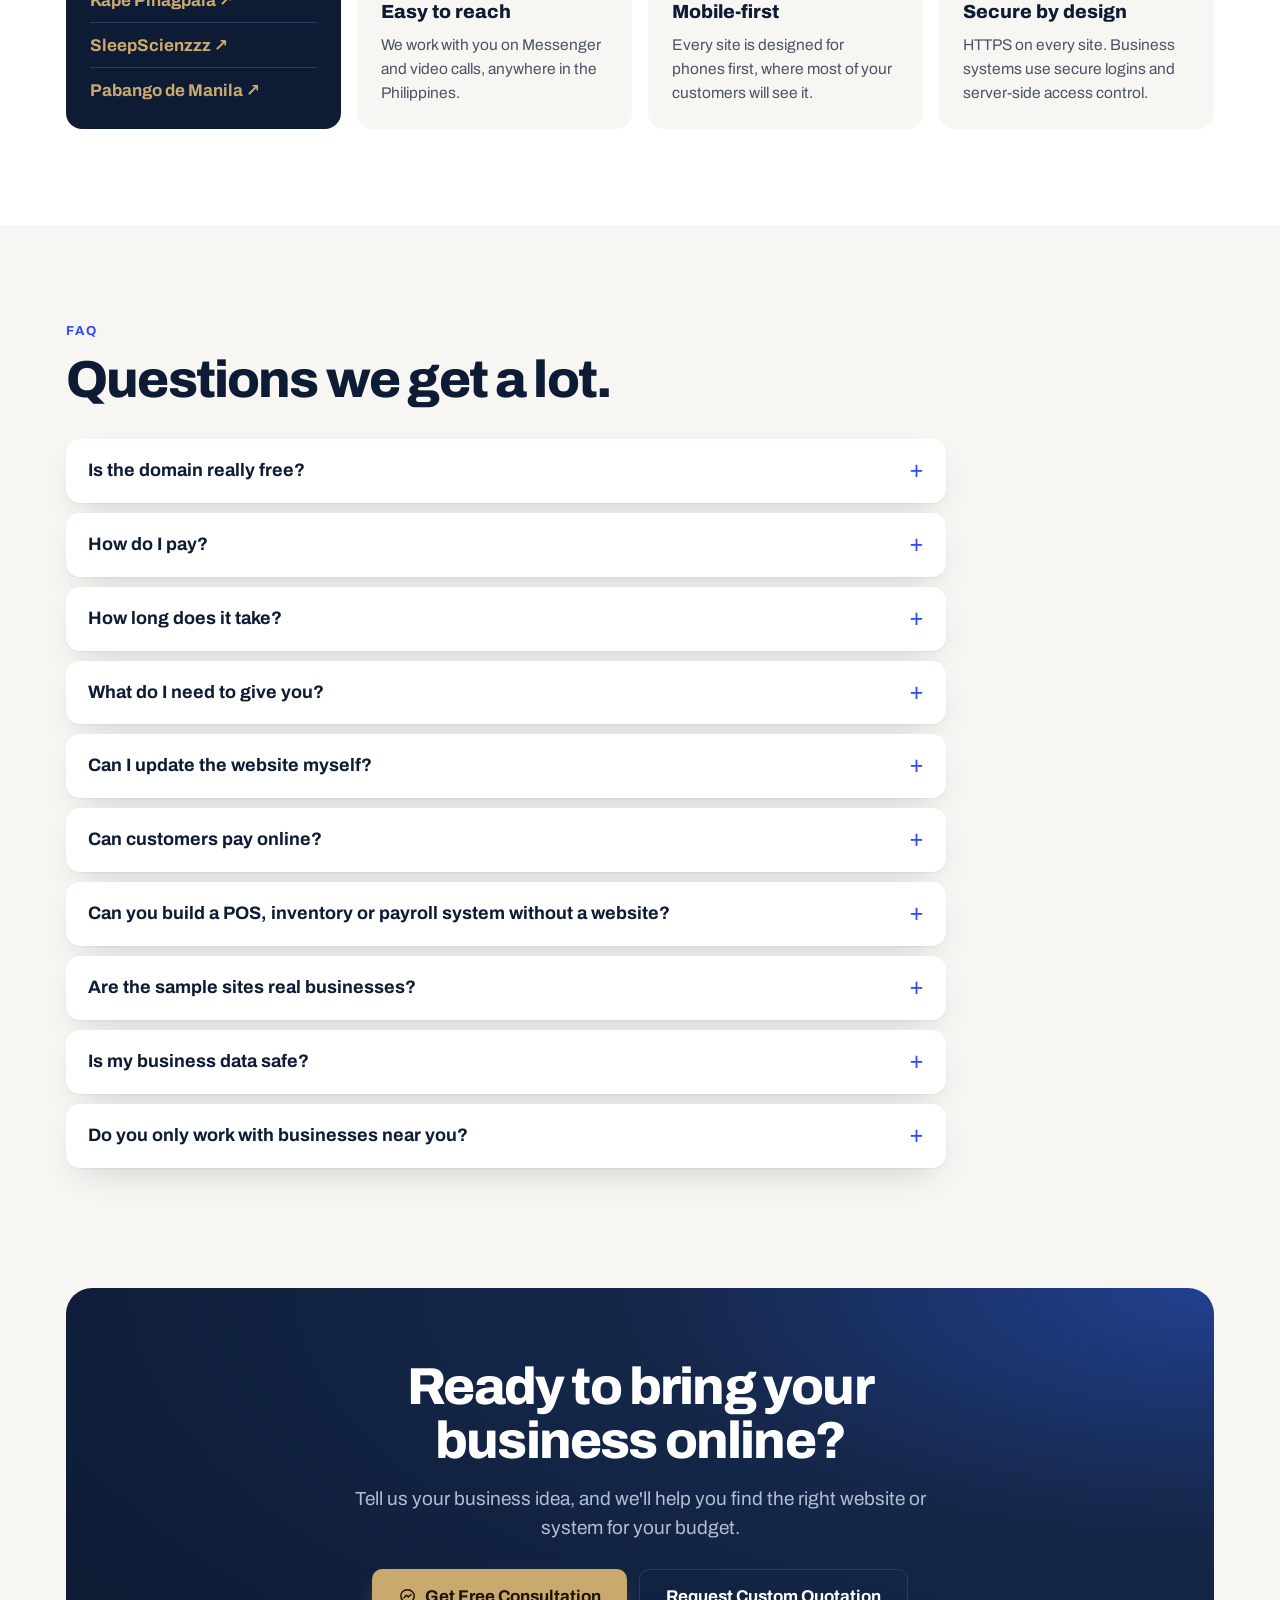
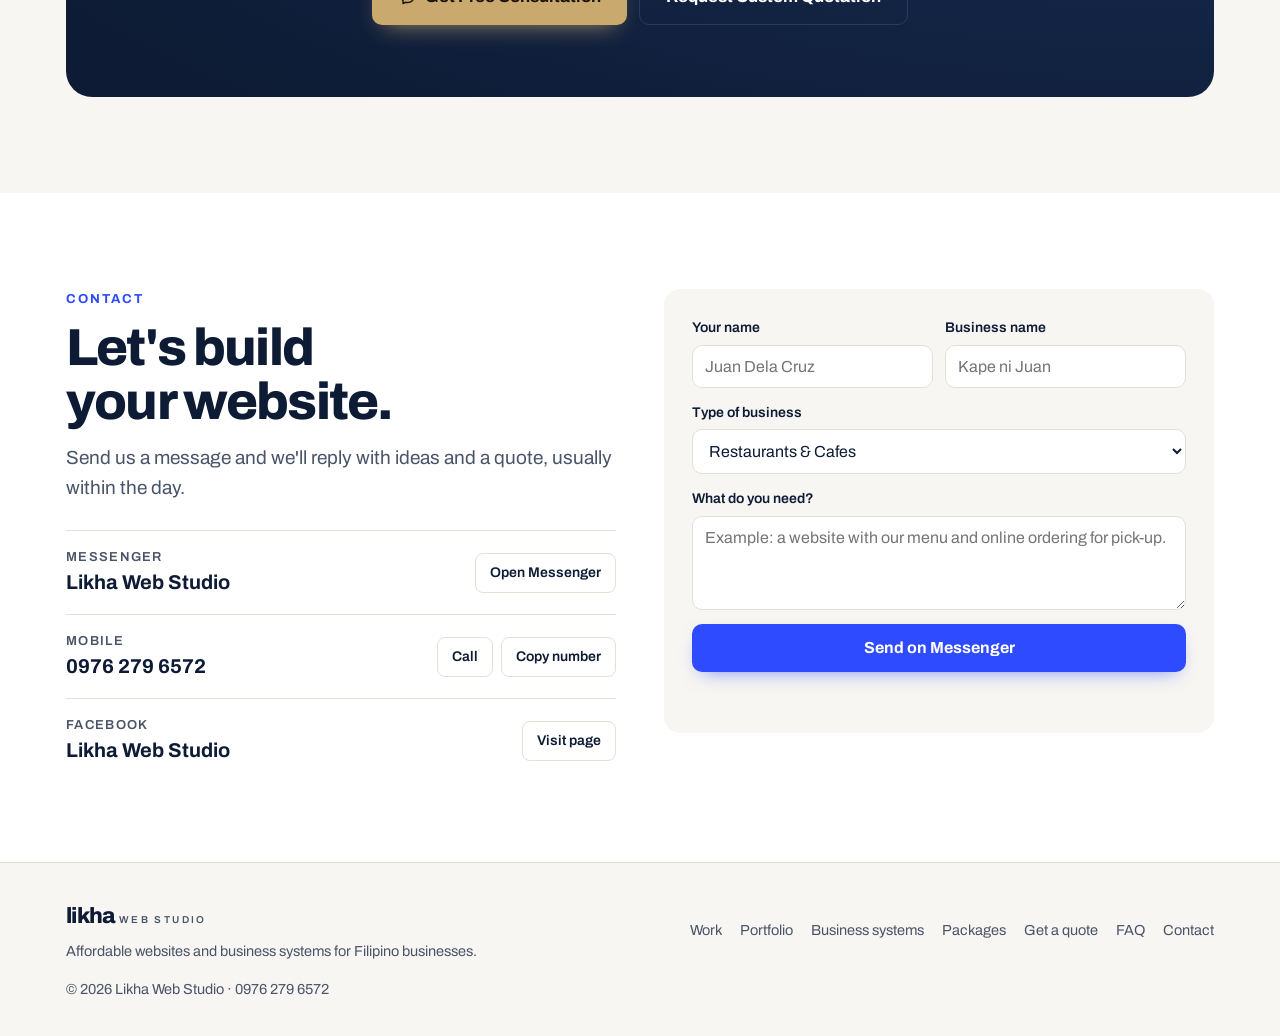
==== commit 7a687fe1: "Add Handaan Catering, Linaw Accounting and Tahanan Realty to the portfolio - Three new demo slides w" ====
--- a/public/index.html
+++ b/public/index.html
@@ -461,7 +461,7 @@
       <details><summary>Can I update the website myself?</summary><p>With Premium, yes: the admin dashboard lets you edit products, prices and stock. For Starter and Business, our ₱499/month maintenance plan covers updates, or we can do one-time changes for a small fee.</p></details>
       <details><summary>Can customers pay online?</summary><p>Yes. Business includes ordering with your GCash QR code. Premium adds a full cart and checkout. A verified payment gateway can be added as a custom option.</p></details>
       <details><summary>Can you build a POS, inventory or payroll system without a website?</summary><p>Yes. Business systems can be built on their own or connected to your website. Advanced modules like CRM, attendance, payroll and workflow automation are quoted separately after a free consultation, because every business works differently.</p></details>
-      <details><summary>Are the sample sites real businesses?</summary><p>No. Brew &amp; Co., Kusina ni Lola, Lakas Fitness and Ganda Studio are sample sites we built to show what's possible. Kape Pinagpala, SleepScienzzz and Pabango de Manila are real client websites.</p></details>
+      <details><summary>Are the sample sites real businesses?</summary><p>No. Brew &amp; Co., Kusina ni Lola, Lakas Fitness, Ganda Studio, Handaan Catering, Linaw Accounting and Tahanan Realty are sample sites we built to show what's possible. Kape Pinagpala, SleepScienzzz and Pabango de Manila are real client websites.</p></details>
       <details><summary>Is my business data safe?</summary><p>Every site runs on HTTPS. Business systems use individual staff logins, role-based permissions checked on the server, and we never share your data or customer information.</p></details>
       <details><summary>Do you only work with businesses near you?</summary><p>No. We work online with businesses anywhere in the Philippines, through Messenger and video calls.</p></details>
     </div>
@@ -529,6 +529,6 @@
   <a class="primary" href="#quote"><svg class="ic"><use href="#i-pay"/></svg>Get a quote</a>
 </div>
 
-<script src="assets/likha.js?v=4" defer></script>
+<script src="assets/likha.js?v=5" defer></script>
 </body>
 </html>
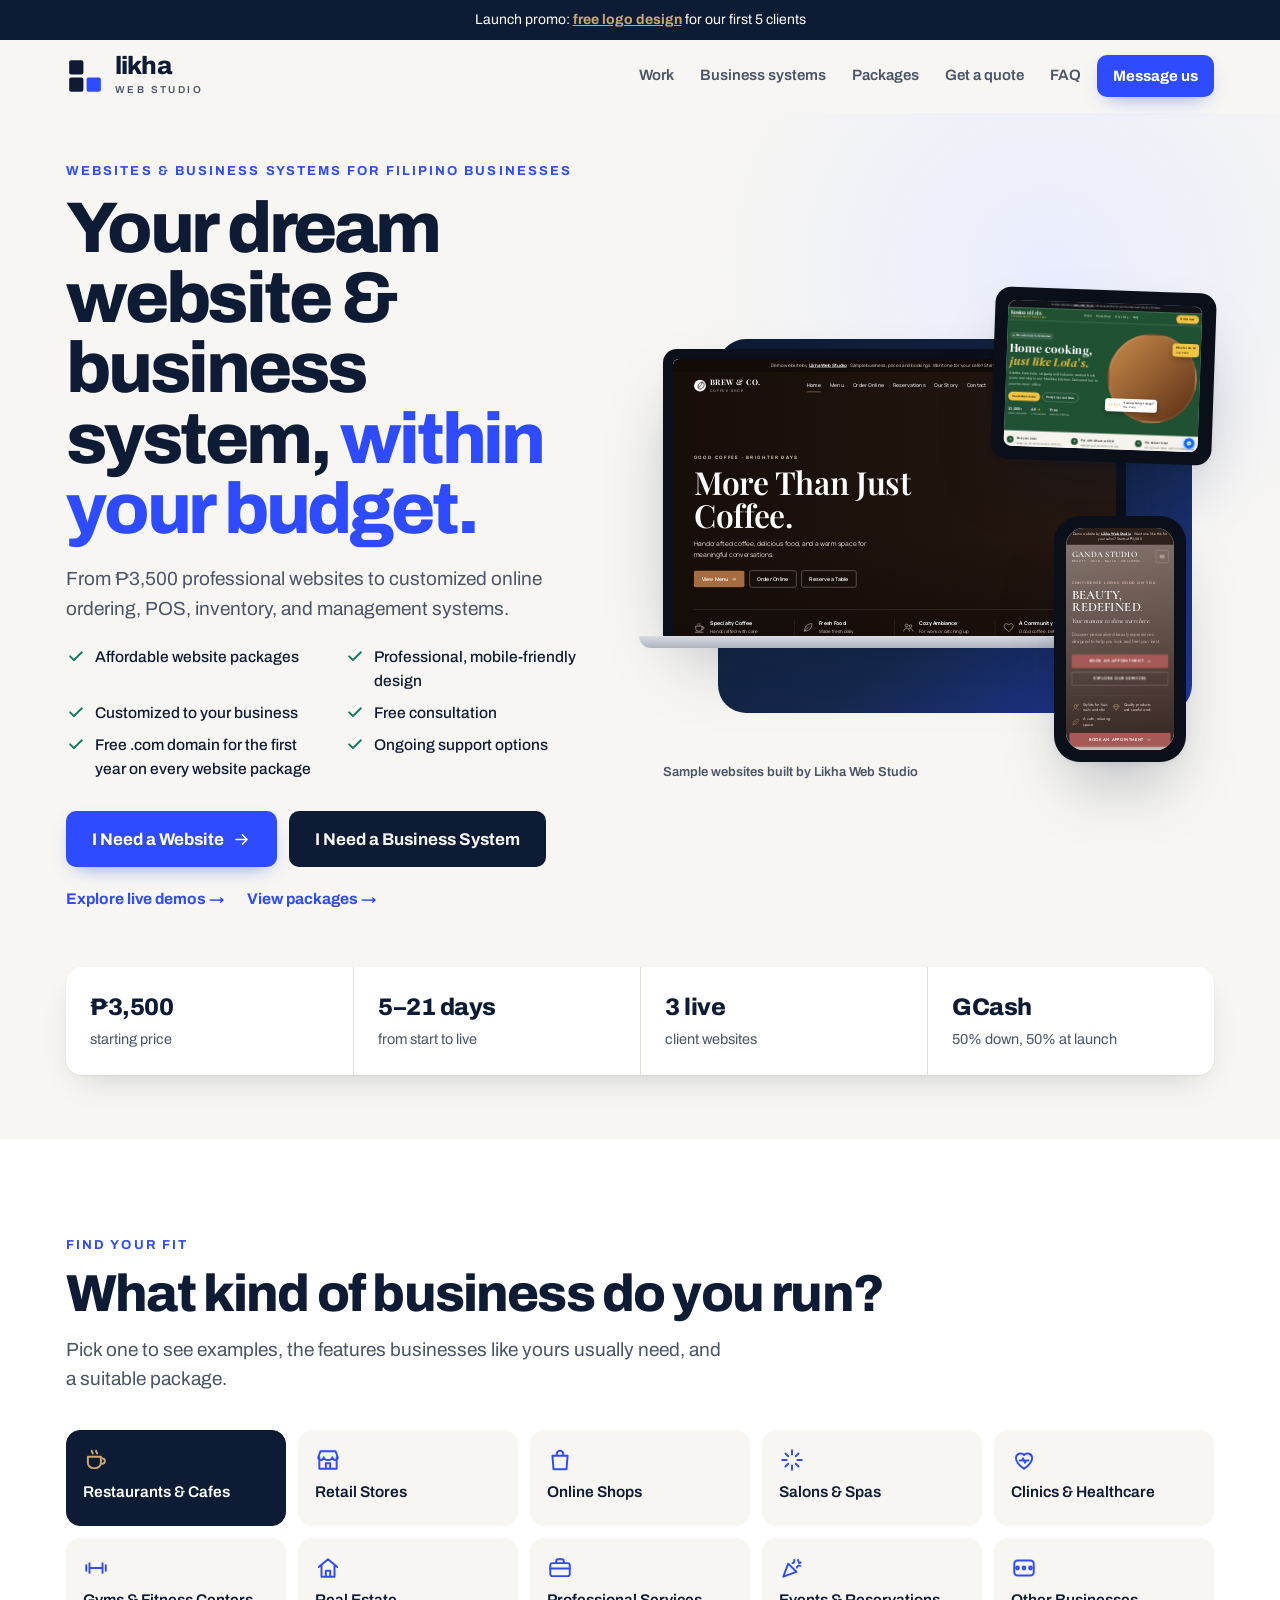
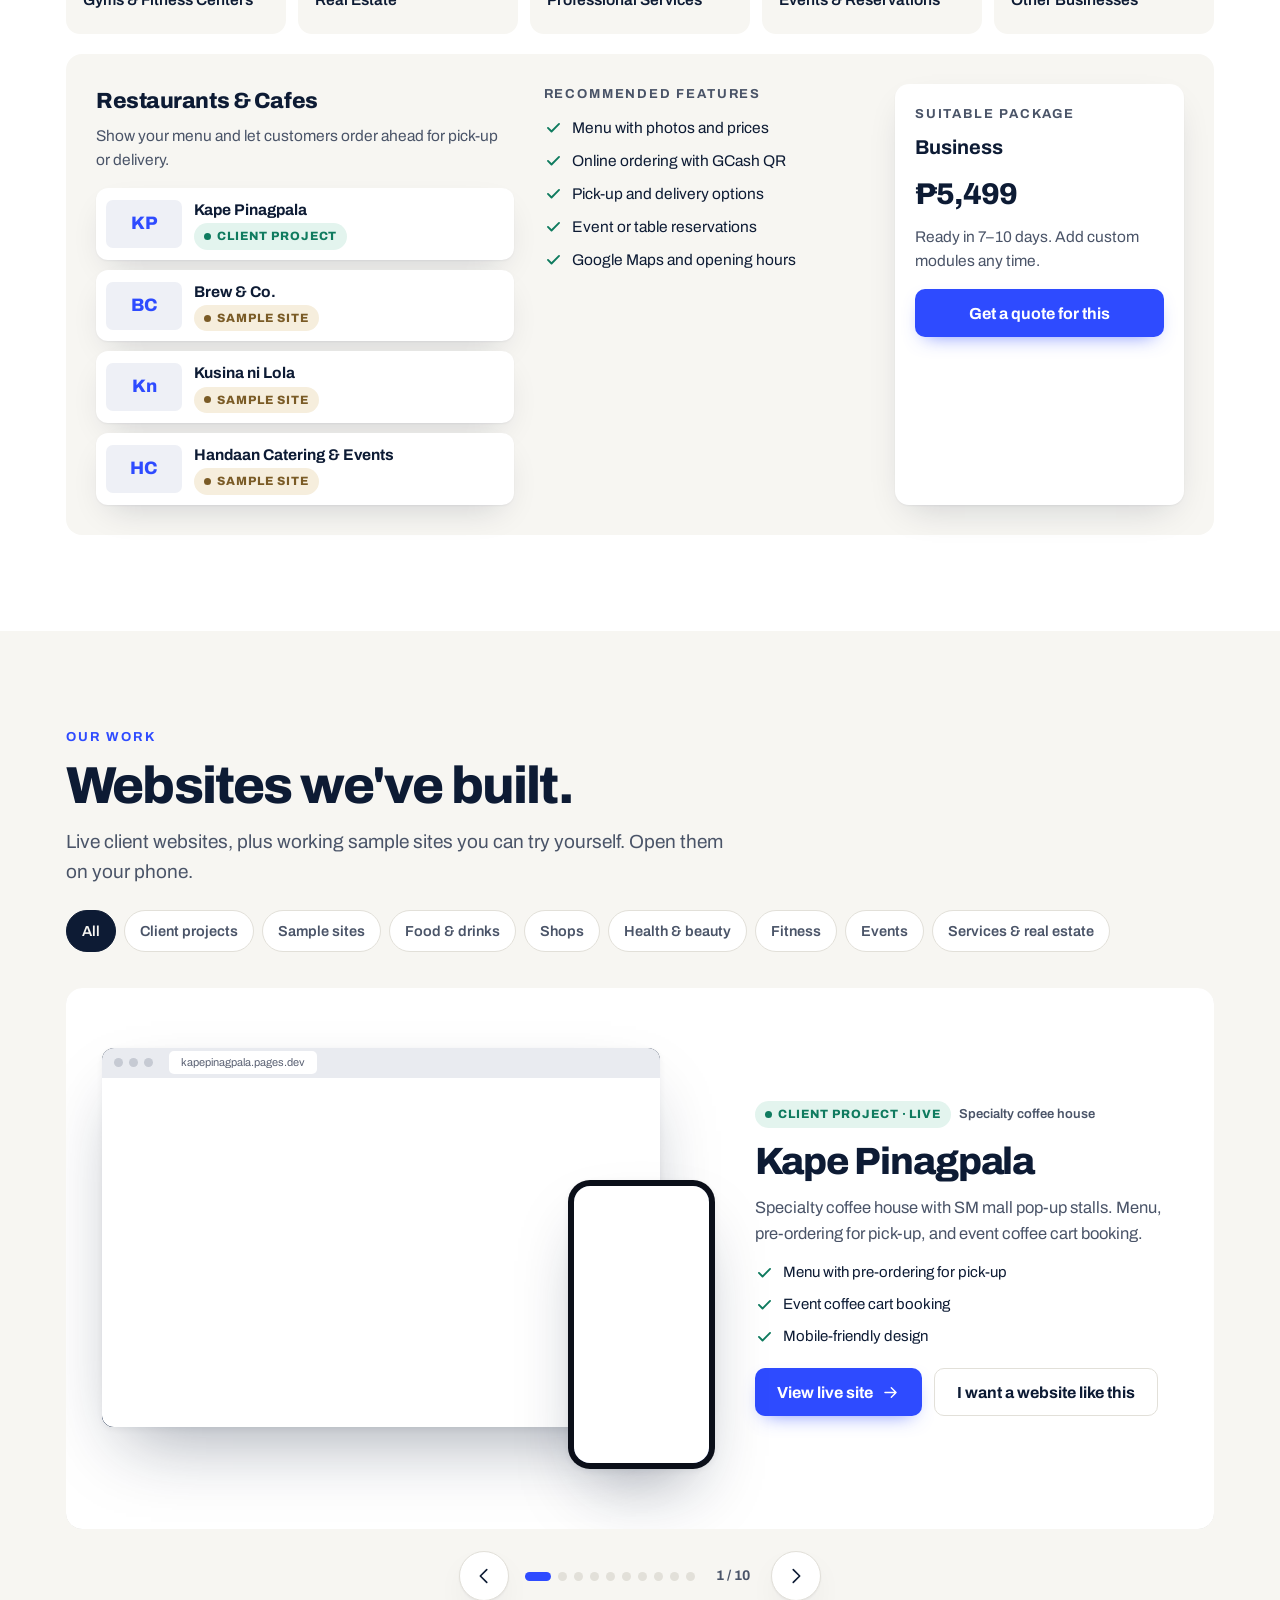
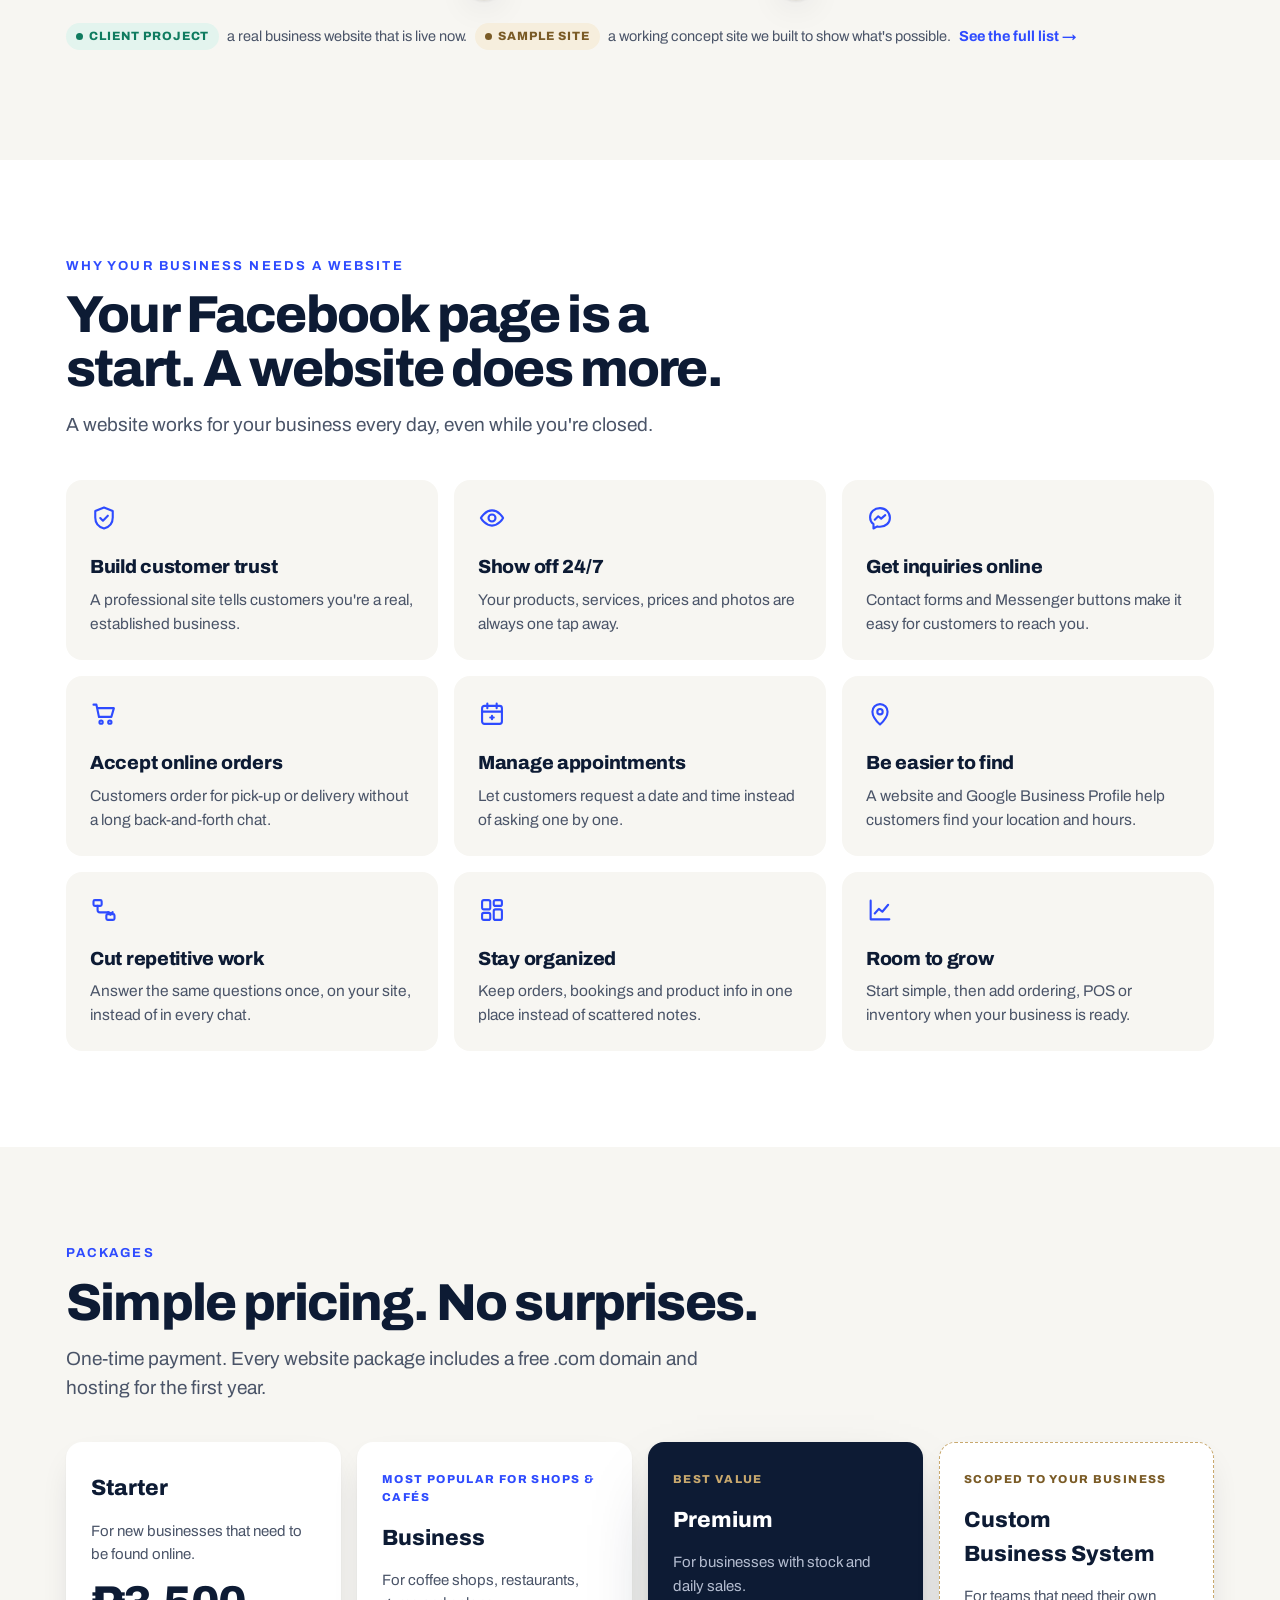
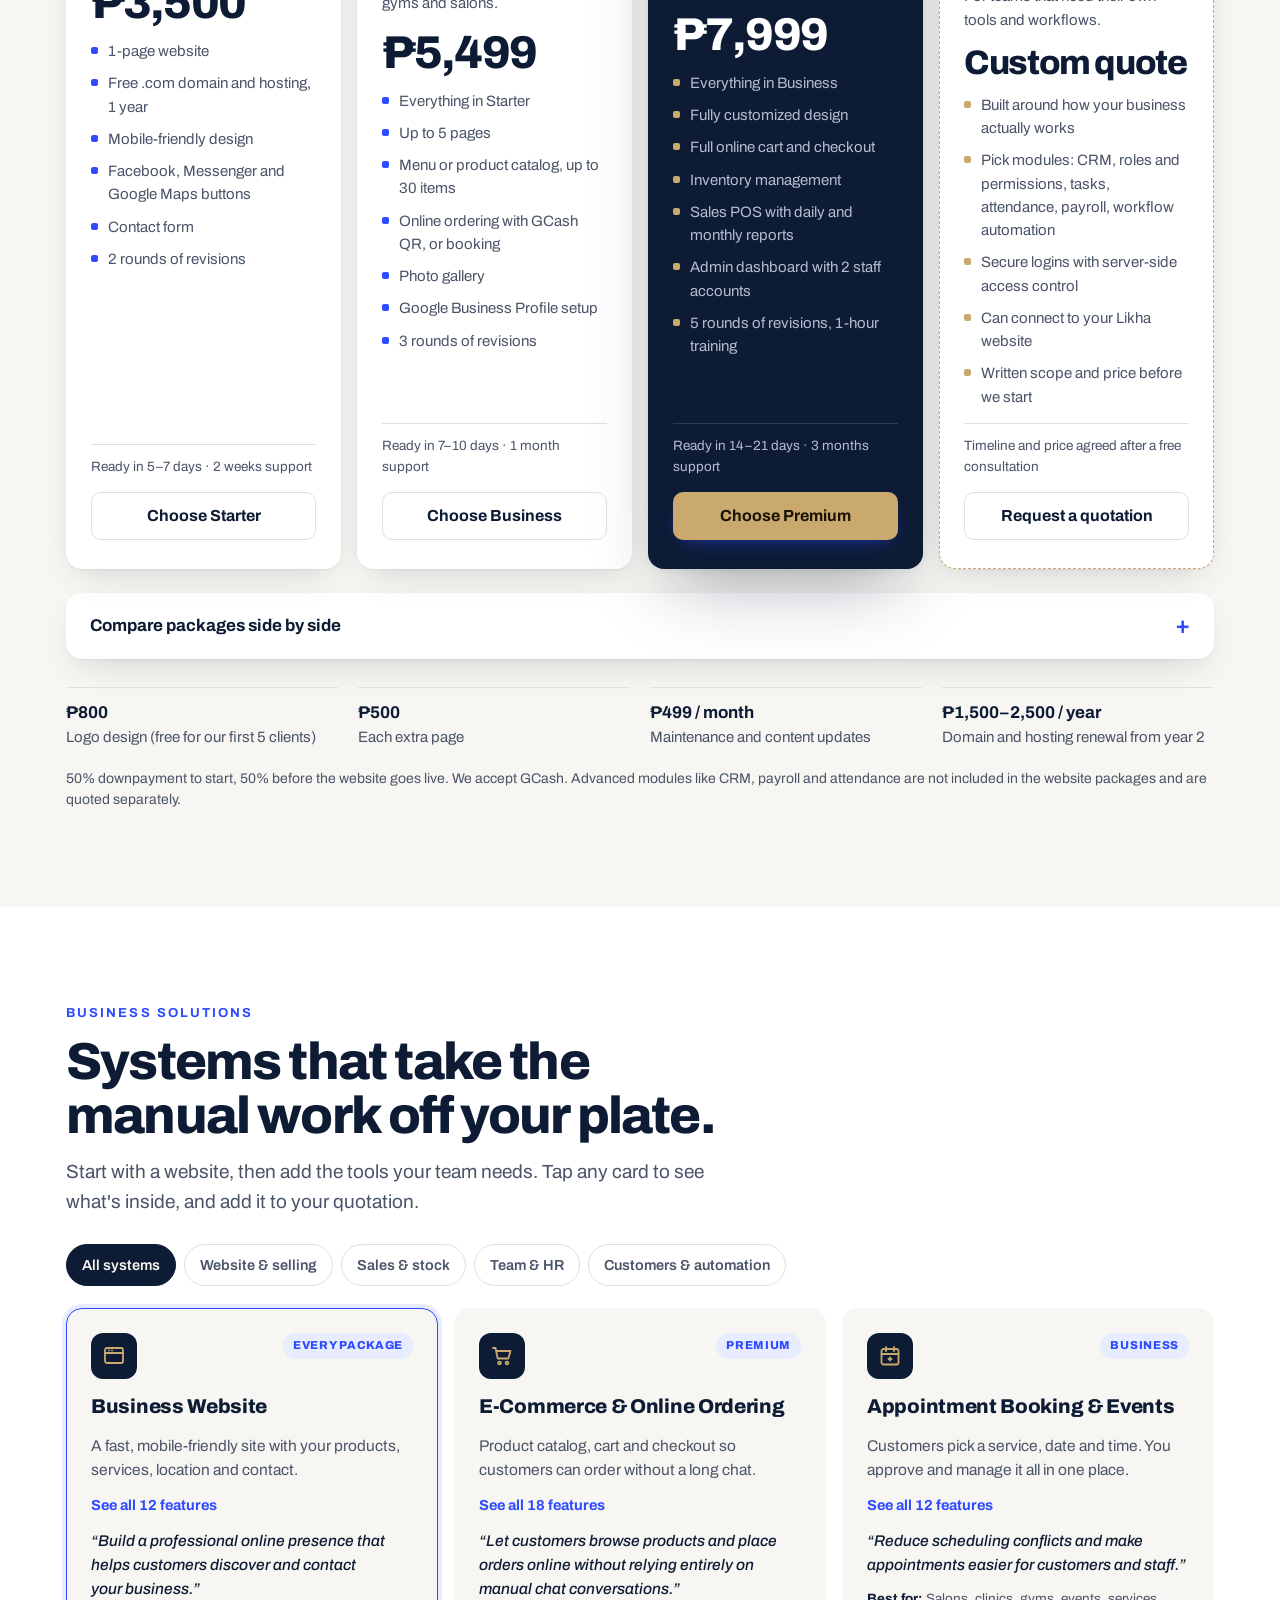
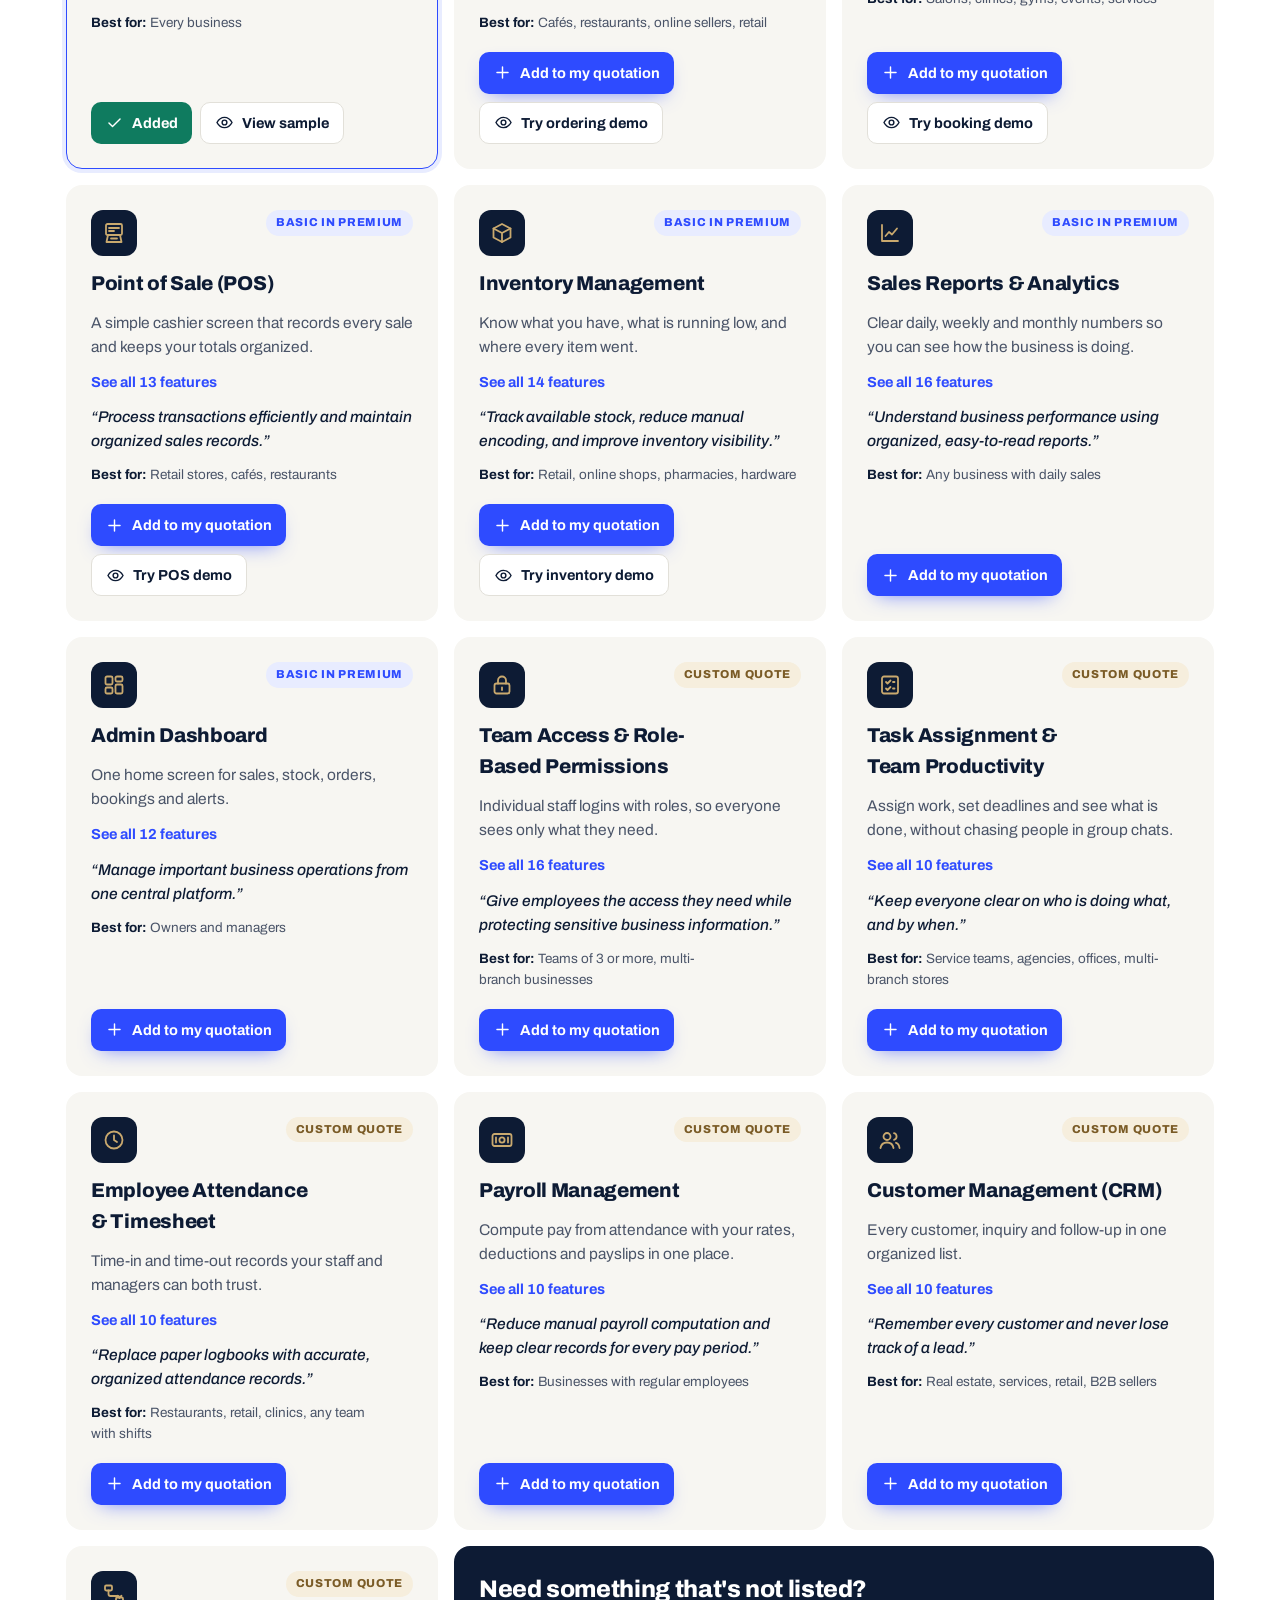
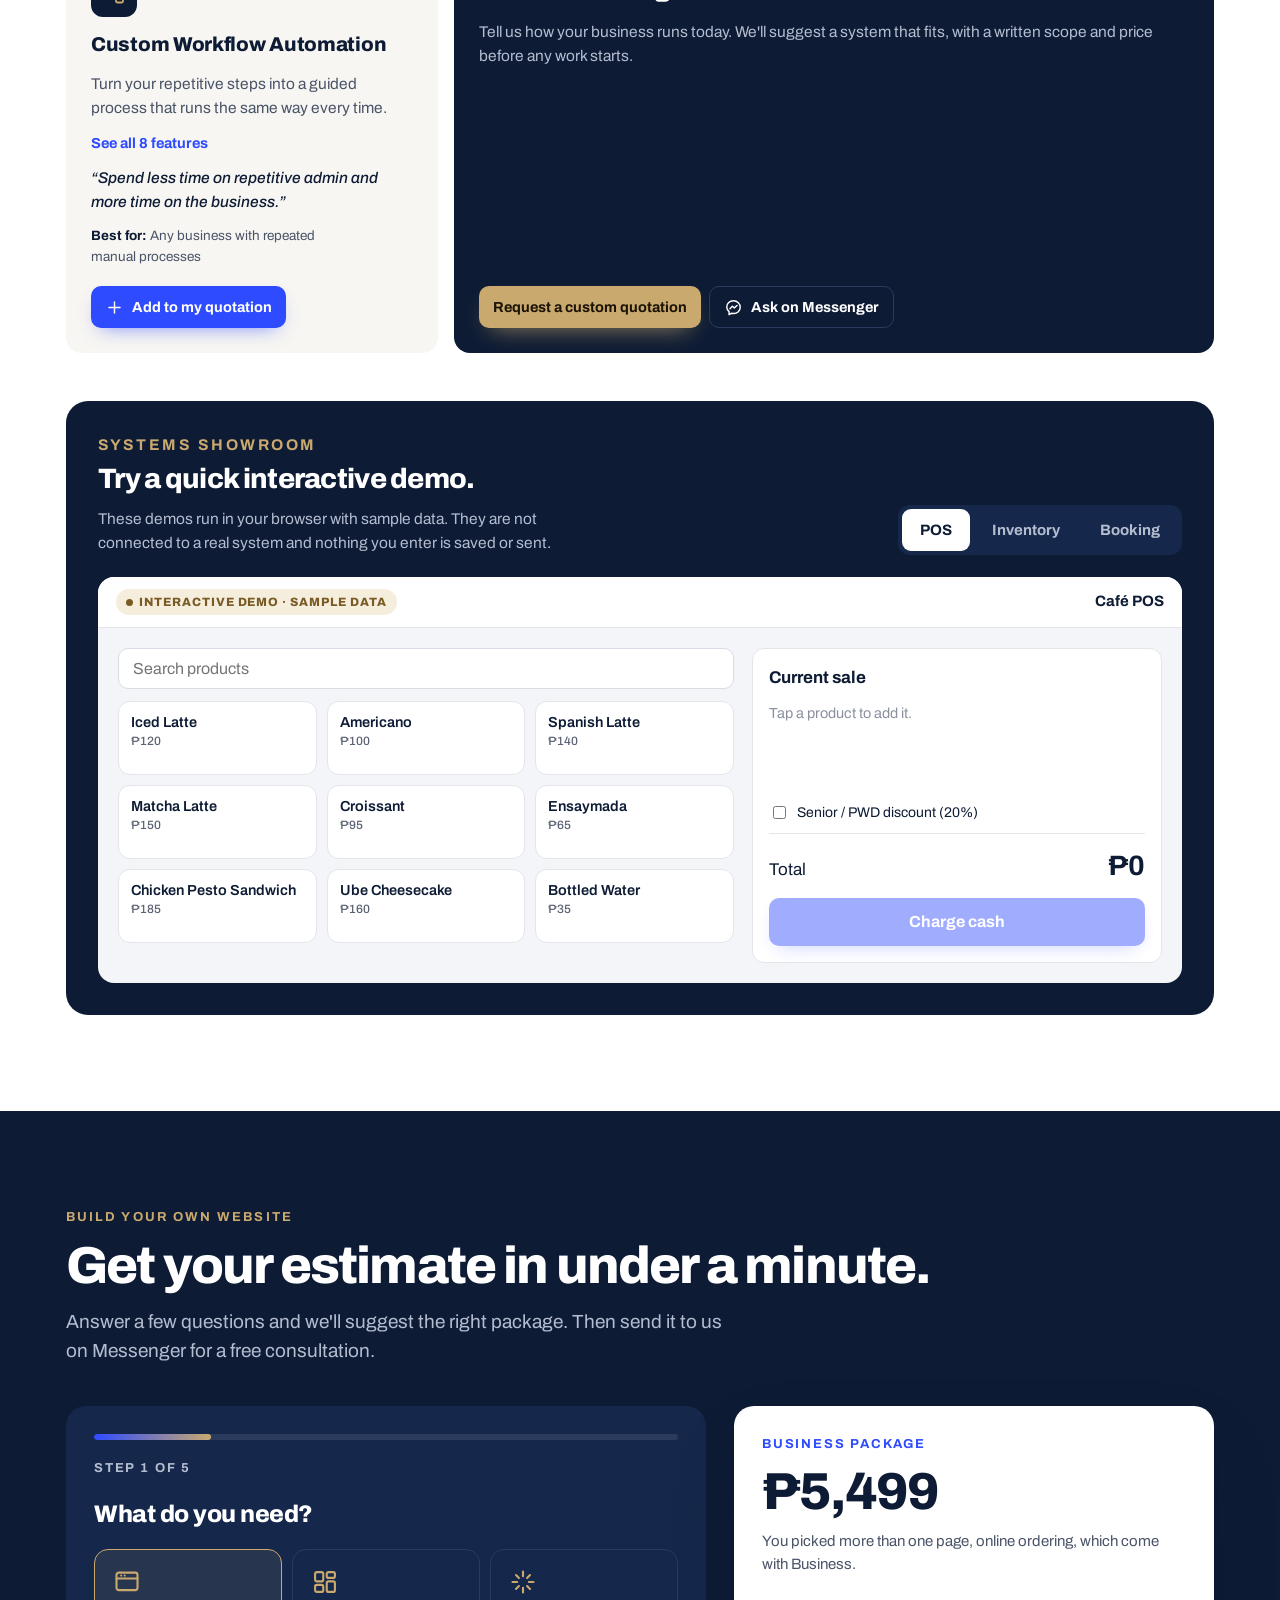
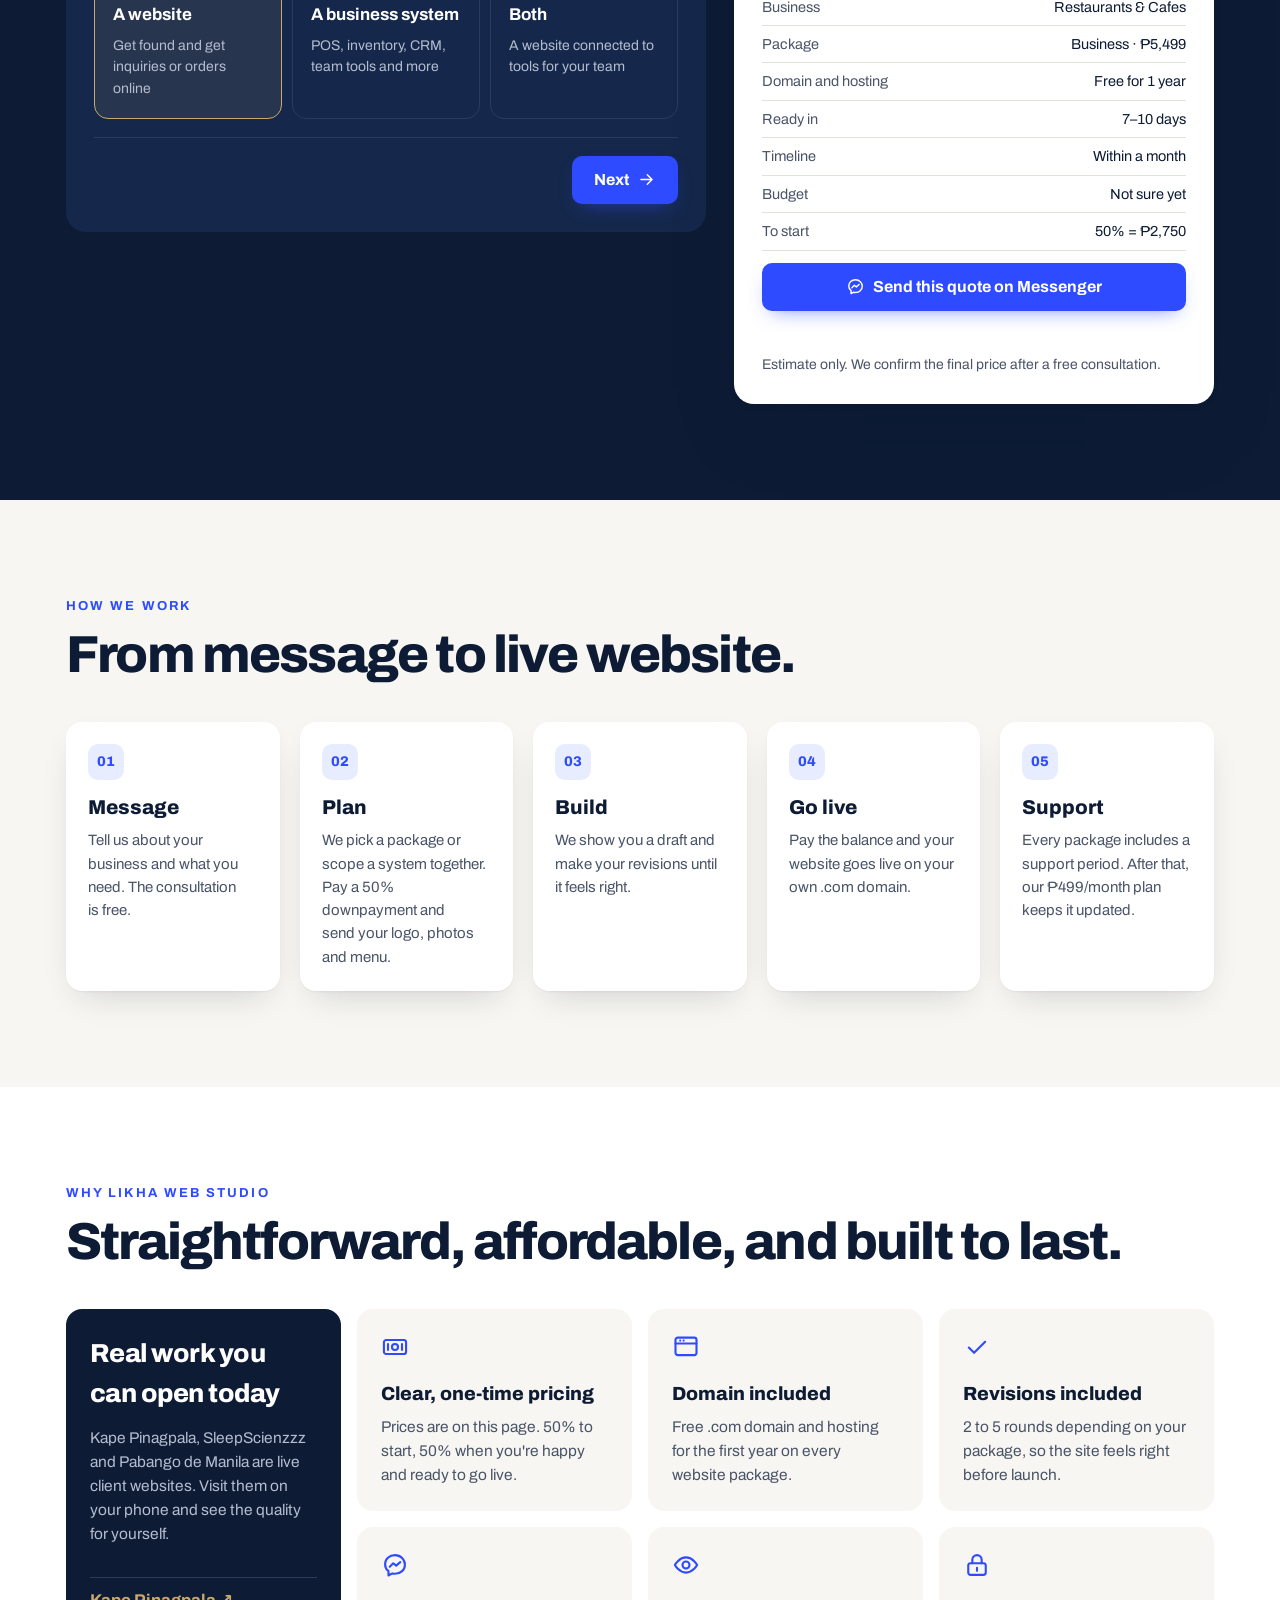
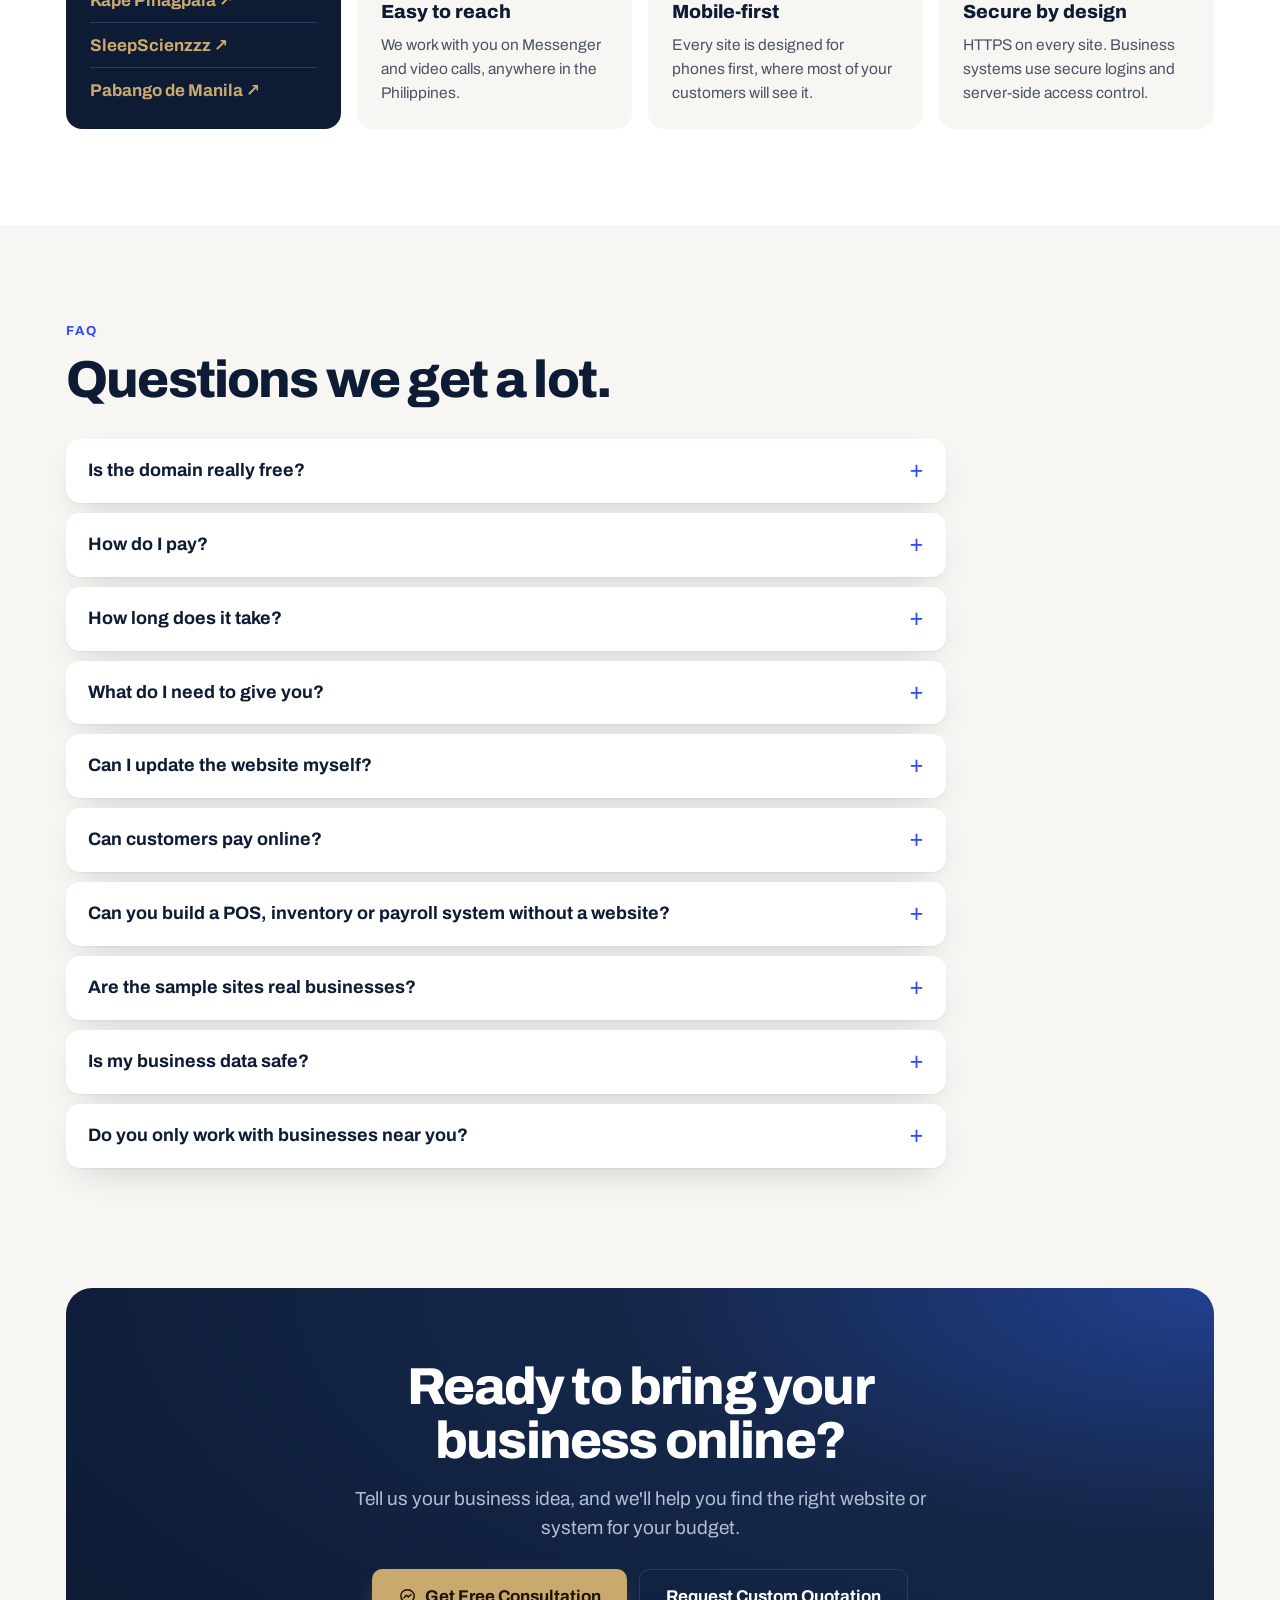
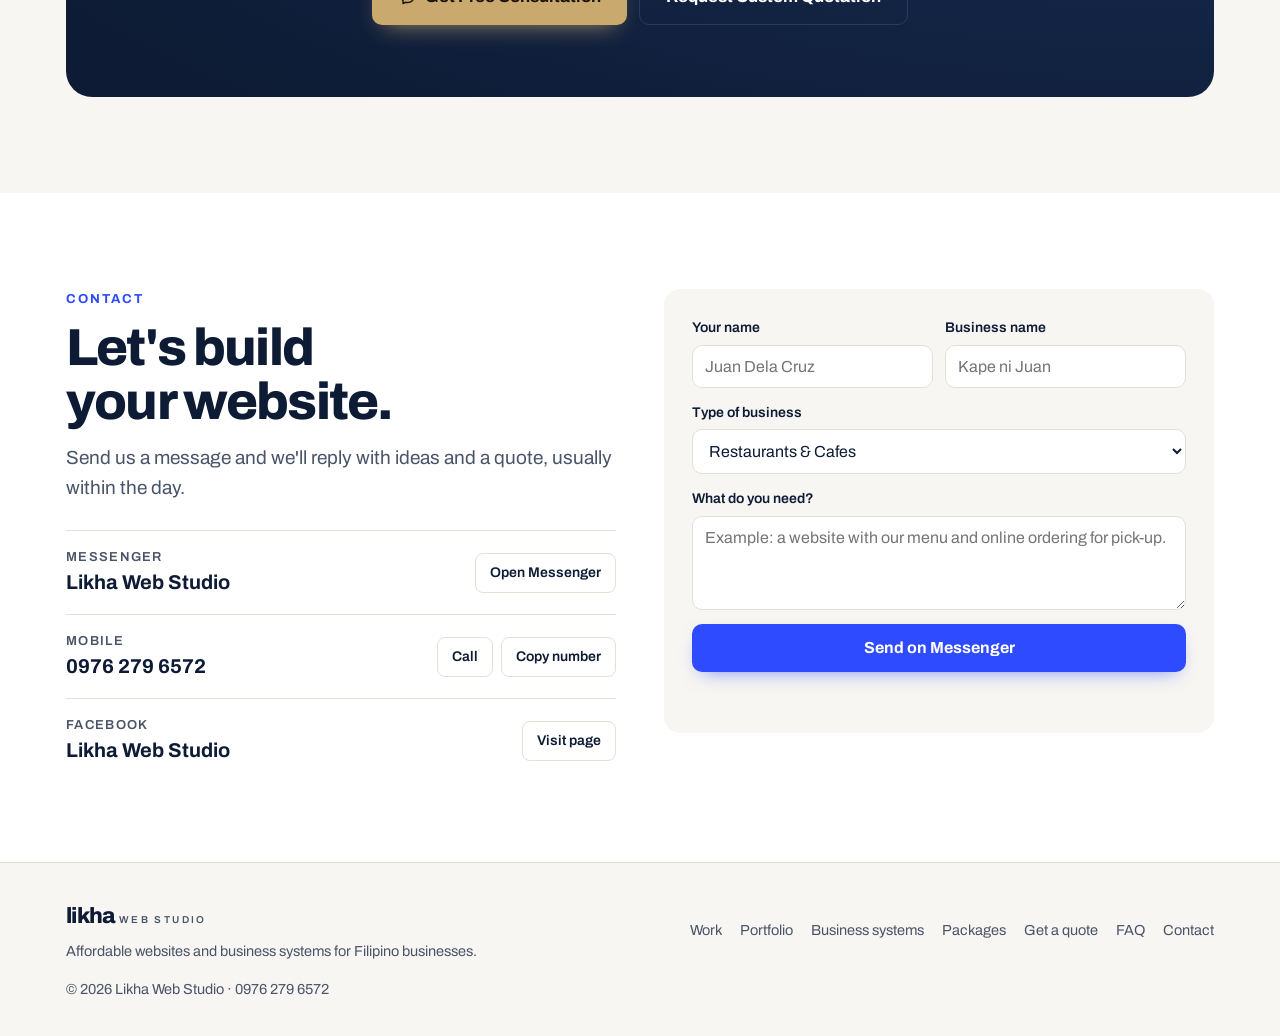
==== commit 4c77190a: "Use likhawebstudioph.com as the site's canonical domain Point canonical, og:url, og:image, JSON-LD, " ====
--- a/public/index.html
+++ b/public/index.html
@@ -5,12 +5,12 @@
 <meta name="viewport" content="width=device-width,initial-scale=1,viewport-fit=cover">
 <title>Likha Web Studio | Affordable Websites &amp; Business Systems in the Philippines</title>
 <meta name="description" content="Affordable websites and business systems for Filipino businesses. Websites from ₱3,500 with a free .com domain for the first year, plus online ordering, booking, POS and inventory.">
-<link rel="canonical" href="https://likha-webstudio.likhawebstudioph.workers.dev/">
+<link rel="canonical" href="https://likhawebstudioph.com/">
 <meta name="theme-color" content="#0D1B34">
 <meta property="og:title" content="Likha Web Studio | Your dream website and business system, within your budget">
 <meta property="og:description" content="Websites from ₱3,500 with a free .com domain, plus online ordering, booking, POS and inventory systems for Filipino businesses.">
-<meta property="og:image" content="https://likha-webstudio.likhawebstudioph.workers.dev/og-image.png">
-<meta property="og:url" content="https://likha-webstudio.likhawebstudioph.workers.dev/">
+<meta property="og:image" content="https://likhawebstudioph.com/og-image.png">
+<meta property="og:url" content="https://likhawebstudioph.com/">
 <meta property="og:type" content="website">
 <meta name="twitter:card" content="summary_large_image">
 <link rel="icon" href="data:image/svg+xml,%3Csvg xmlns='http://www.w3.org/2000/svg' viewBox='0 0 48 48'%3E%3Crect x='4' y='4' width='18' height='18' rx='2.5' fill='%230D1B34'/%3E%3Crect x='4' y='26' width='18' height='18' rx='2.5' fill='%230D1B34'/%3E%3Crect x='26' y='26' width='18' height='18' rx='2.5' fill='%232E4BFF'/%3E%3C/svg%3E">
@@ -19,7 +19,7 @@
 <link rel="stylesheet" href="https://fonts.googleapis.com/css2?family=Archivo:wght@400;500;600;700;800&display=swap">
 <link rel="stylesheet" href="assets/likha.css?v=4">
 <script type="application/ld+json">
-{"@context":"https://schema.org","@type":"ProfessionalService","name":"Likha Web Studio","url":"https://likha-webstudio.likhawebstudioph.workers.dev/","image":"https://likha-webstudio.likhawebstudioph.workers.dev/og-image.png","description":"Affordable websites and business management systems for Filipino businesses.","telephone":"+639762796572","areaServed":"PH","priceRange":"₱3,500+","sameAs":["https://www.facebook.com/profile.php?id=61595731580054"]}
+{"@context":"https://schema.org","@type":"ProfessionalService","name":"Likha Web Studio","url":"https://likhawebstudioph.com/","image":"https://likhawebstudioph.com/og-image.png","description":"Affordable websites and business management systems for Filipino businesses.","telephone":"+639762796572","areaServed":"PH","priceRange":"₱3,500+","sameAs":["https://www.facebook.com/profile.php?id=61595731580054"]}
 </script>
 </head>
 <body>
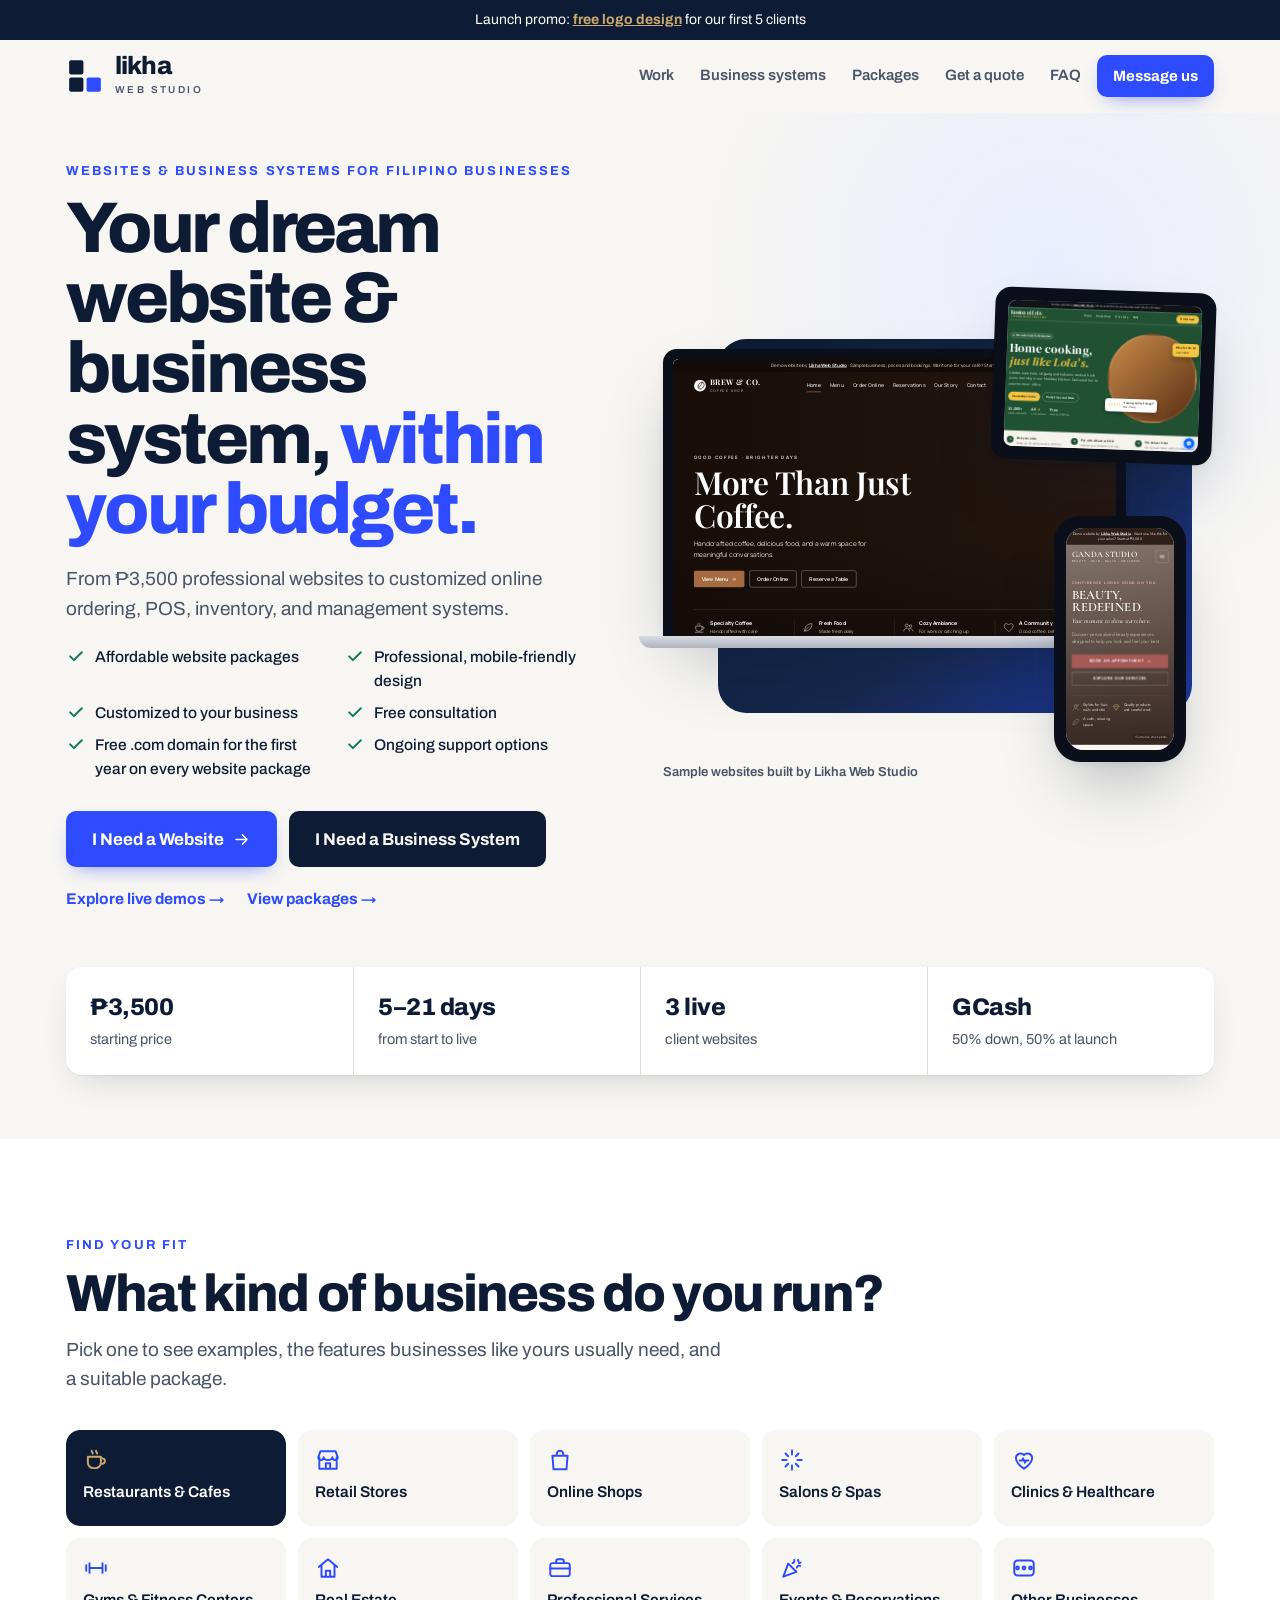
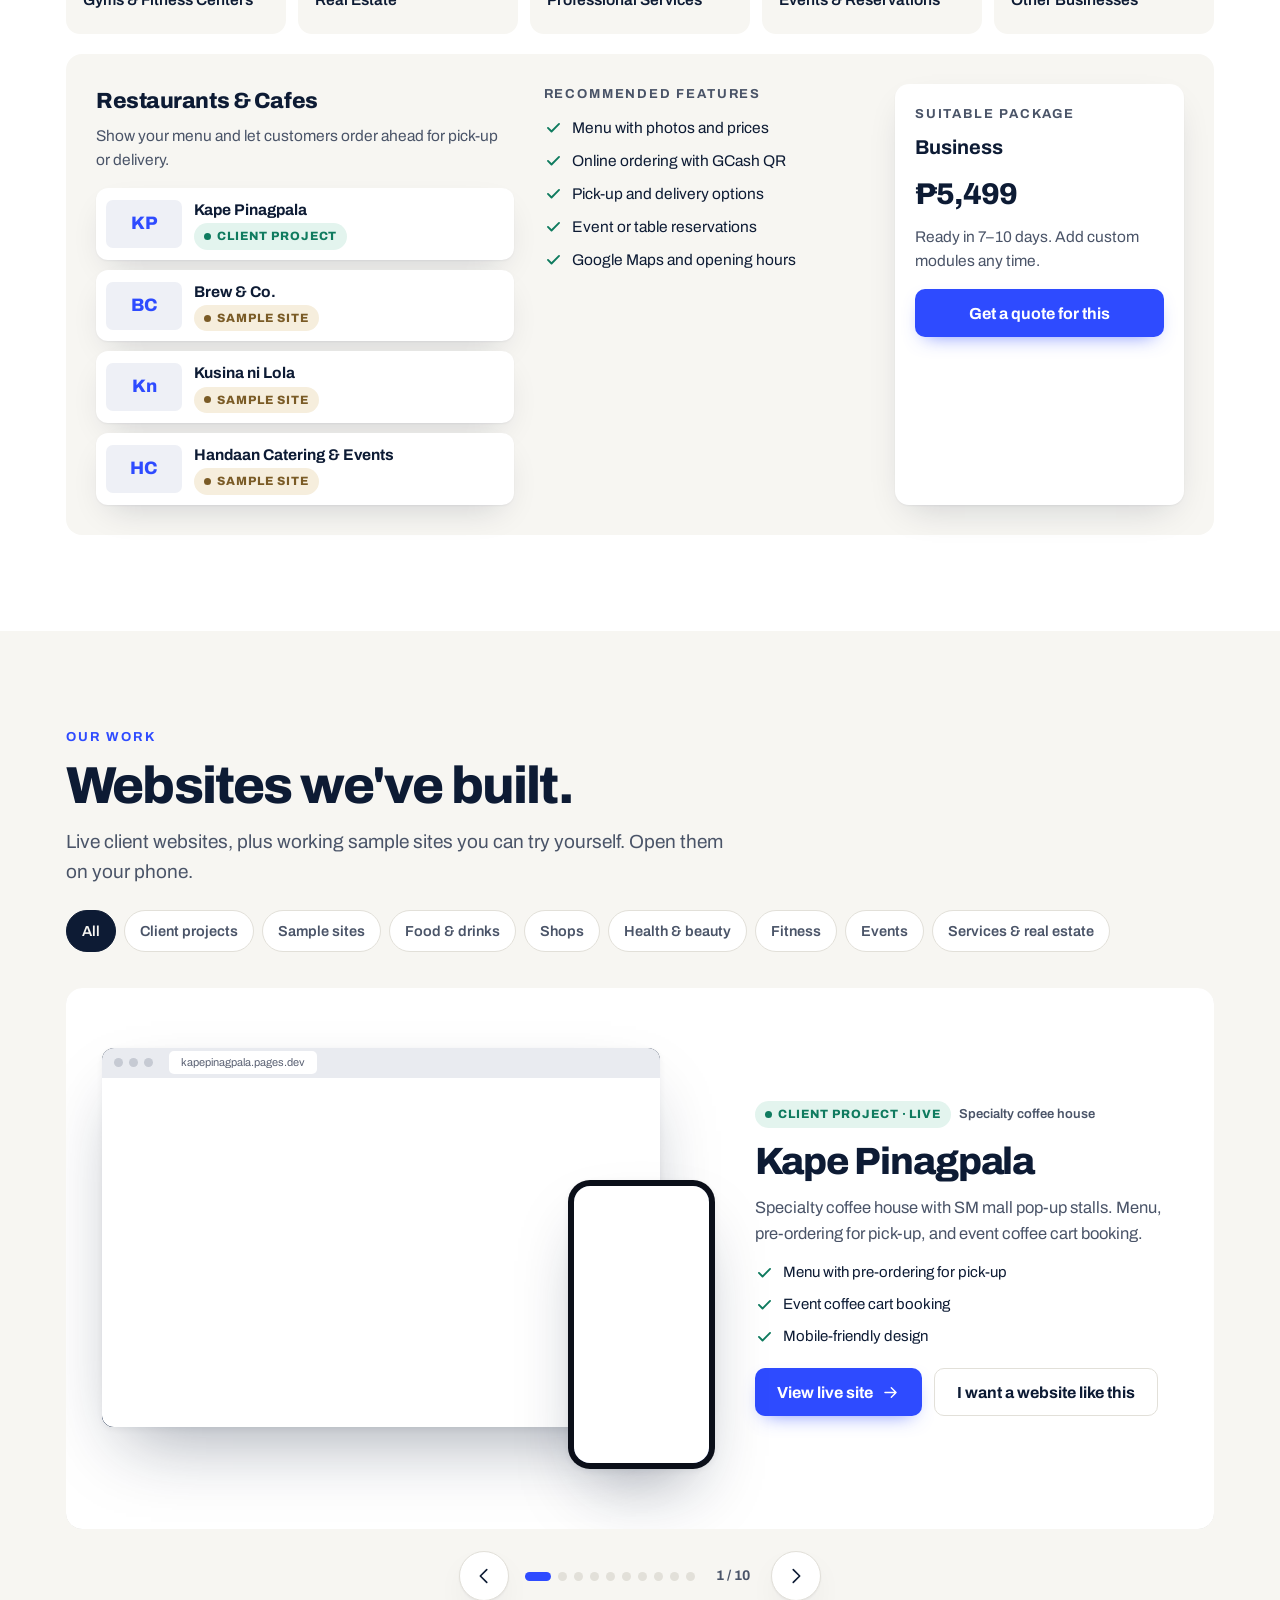
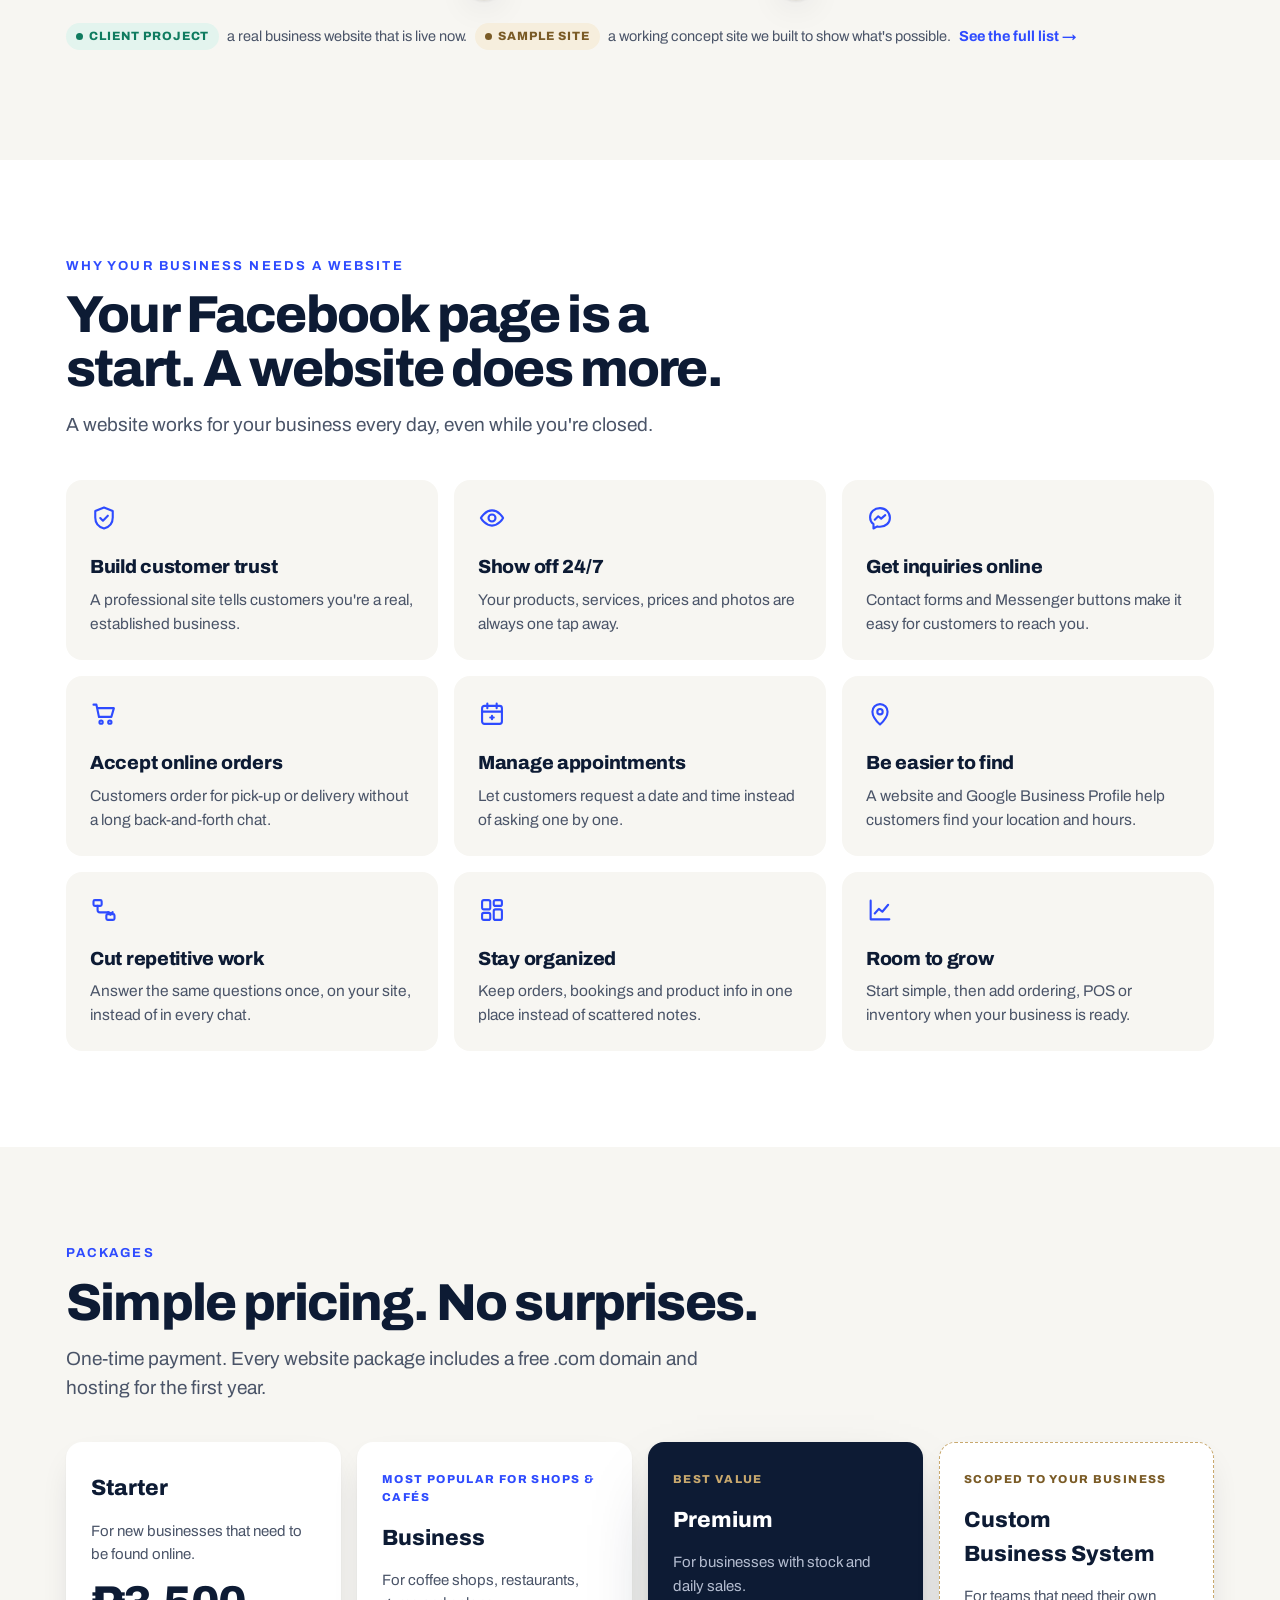
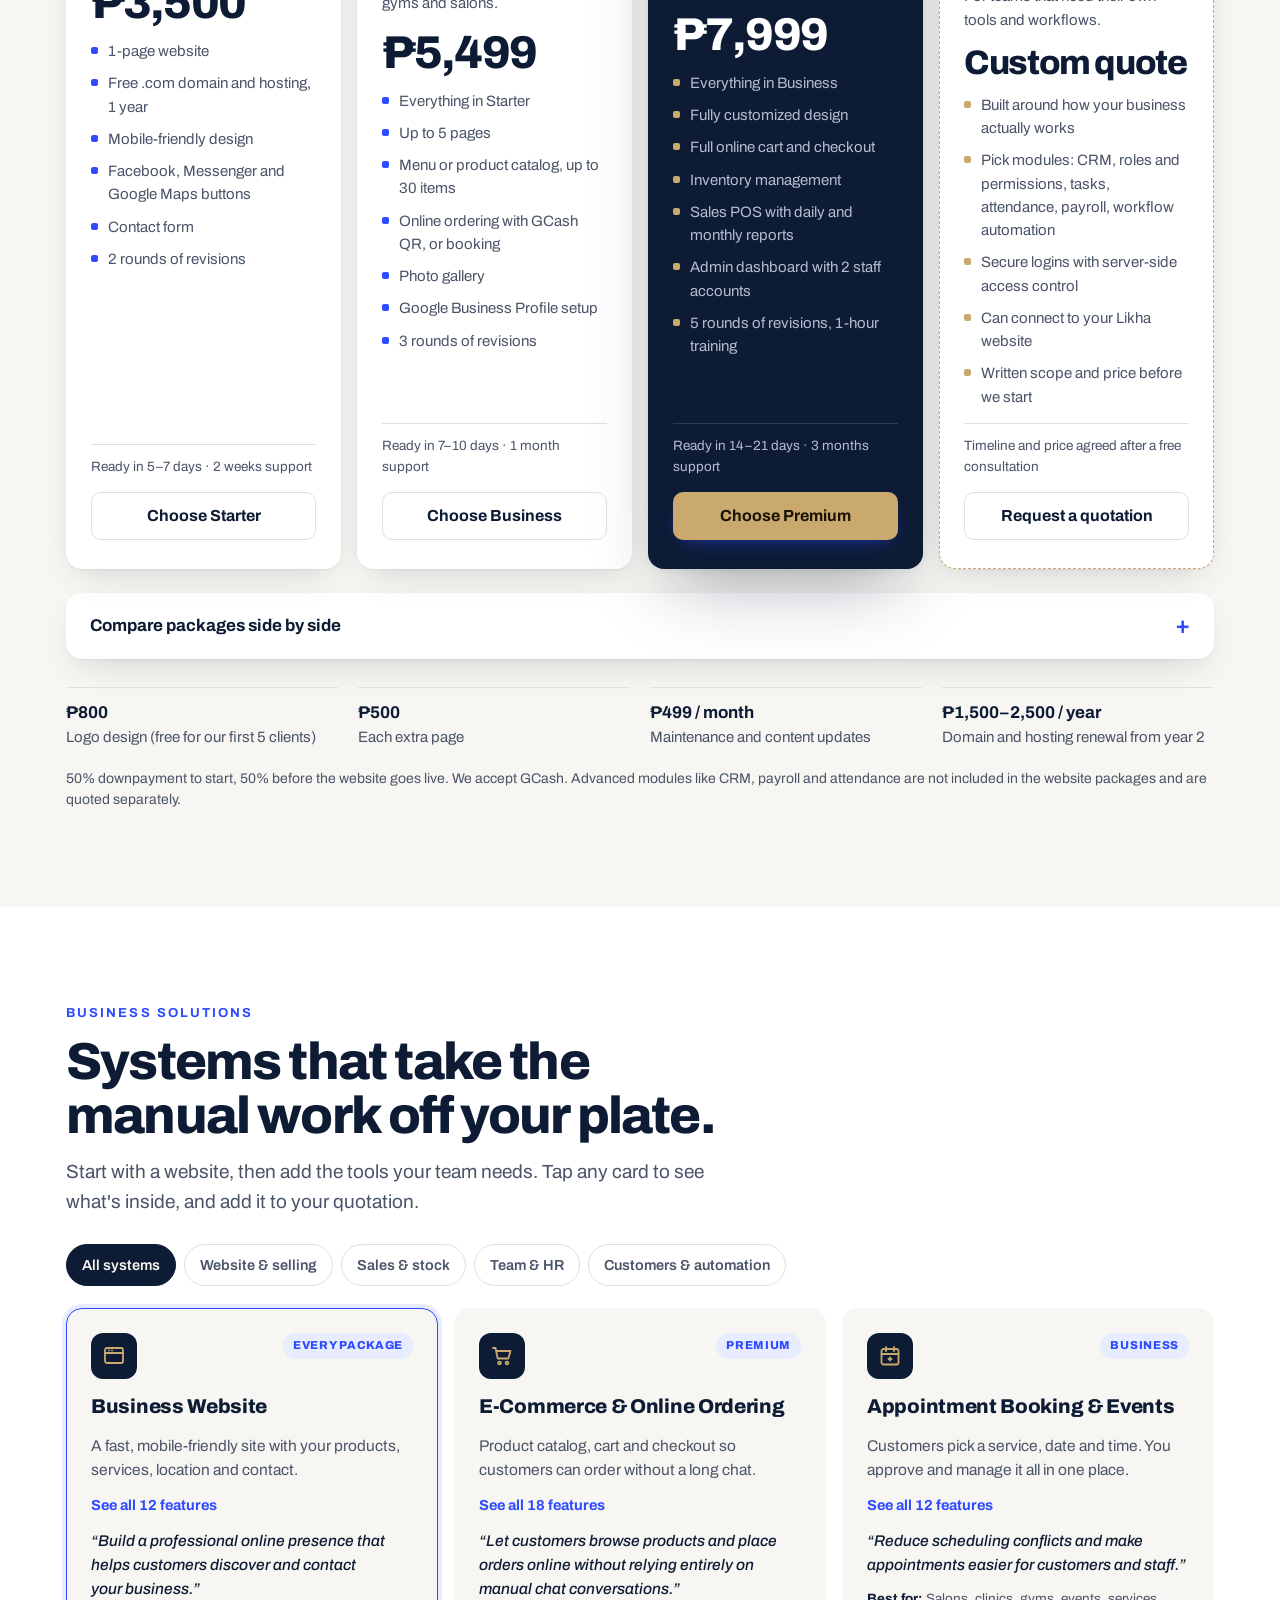
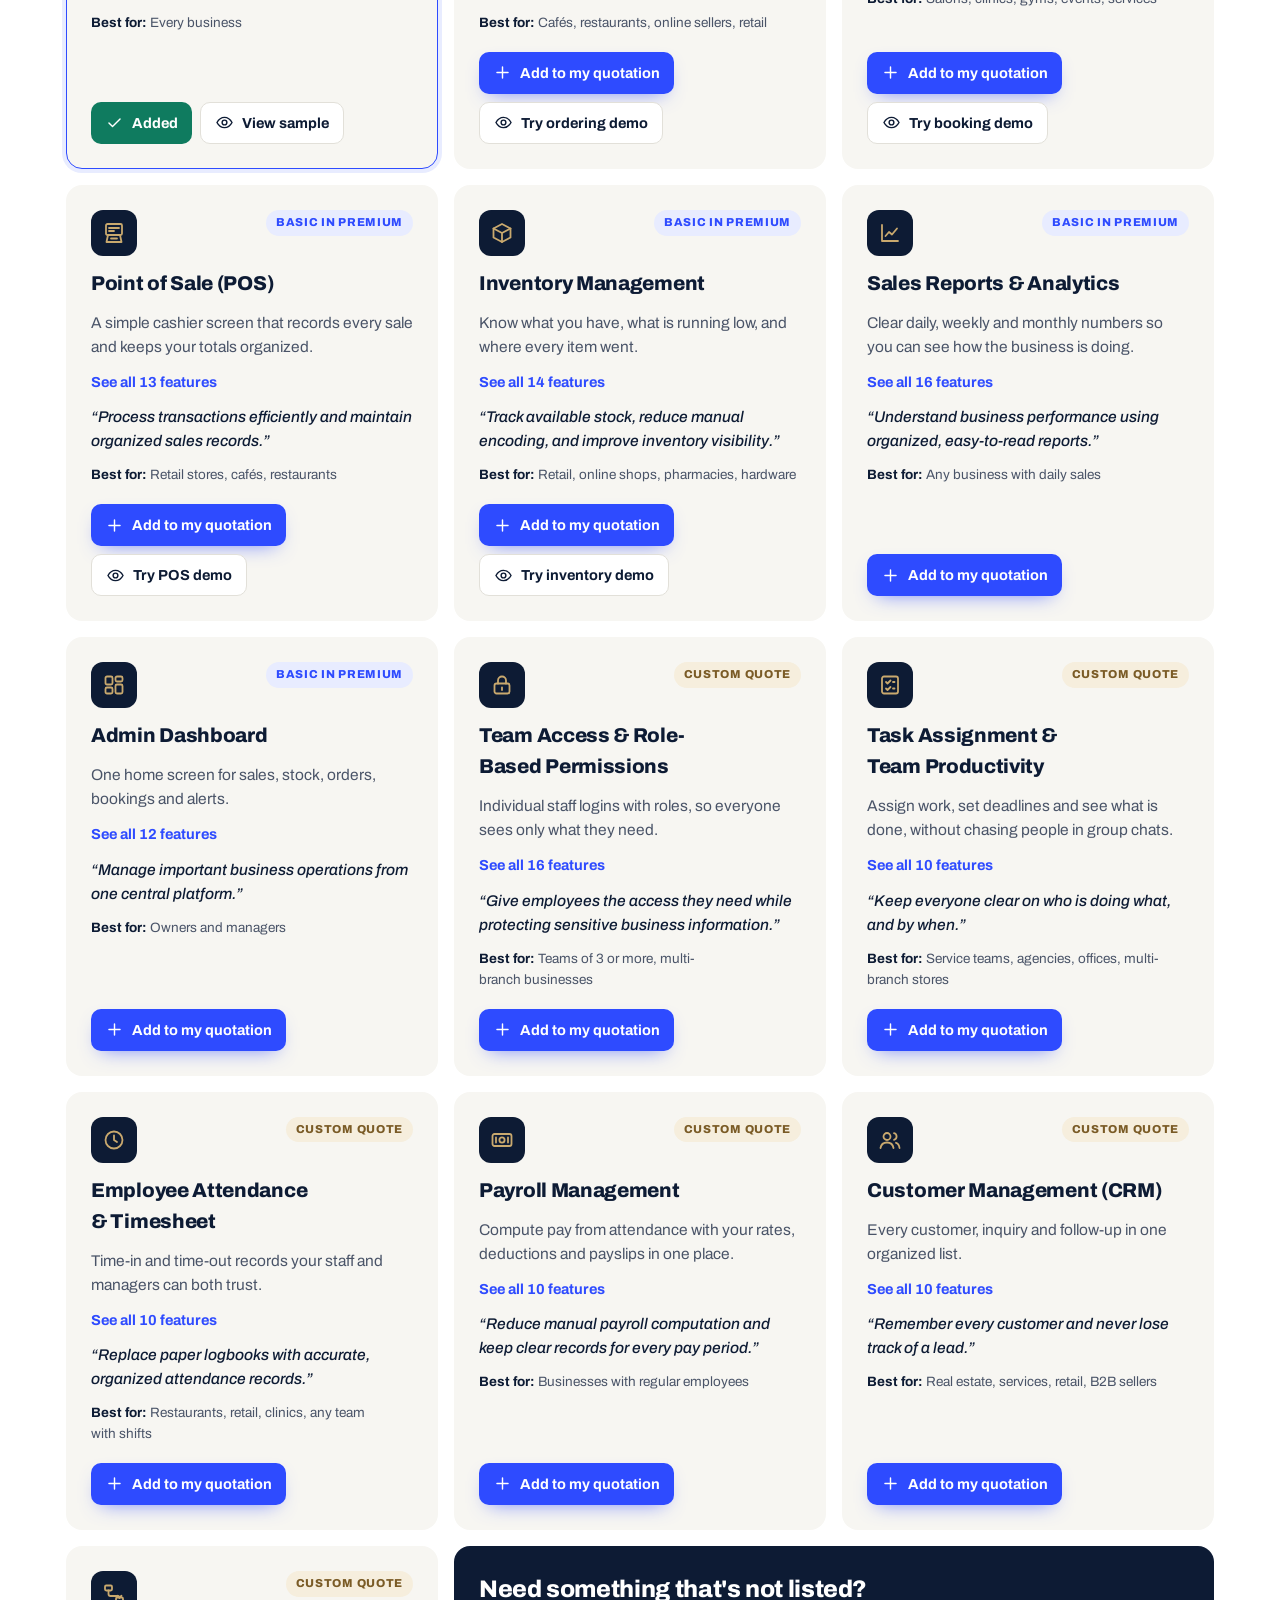
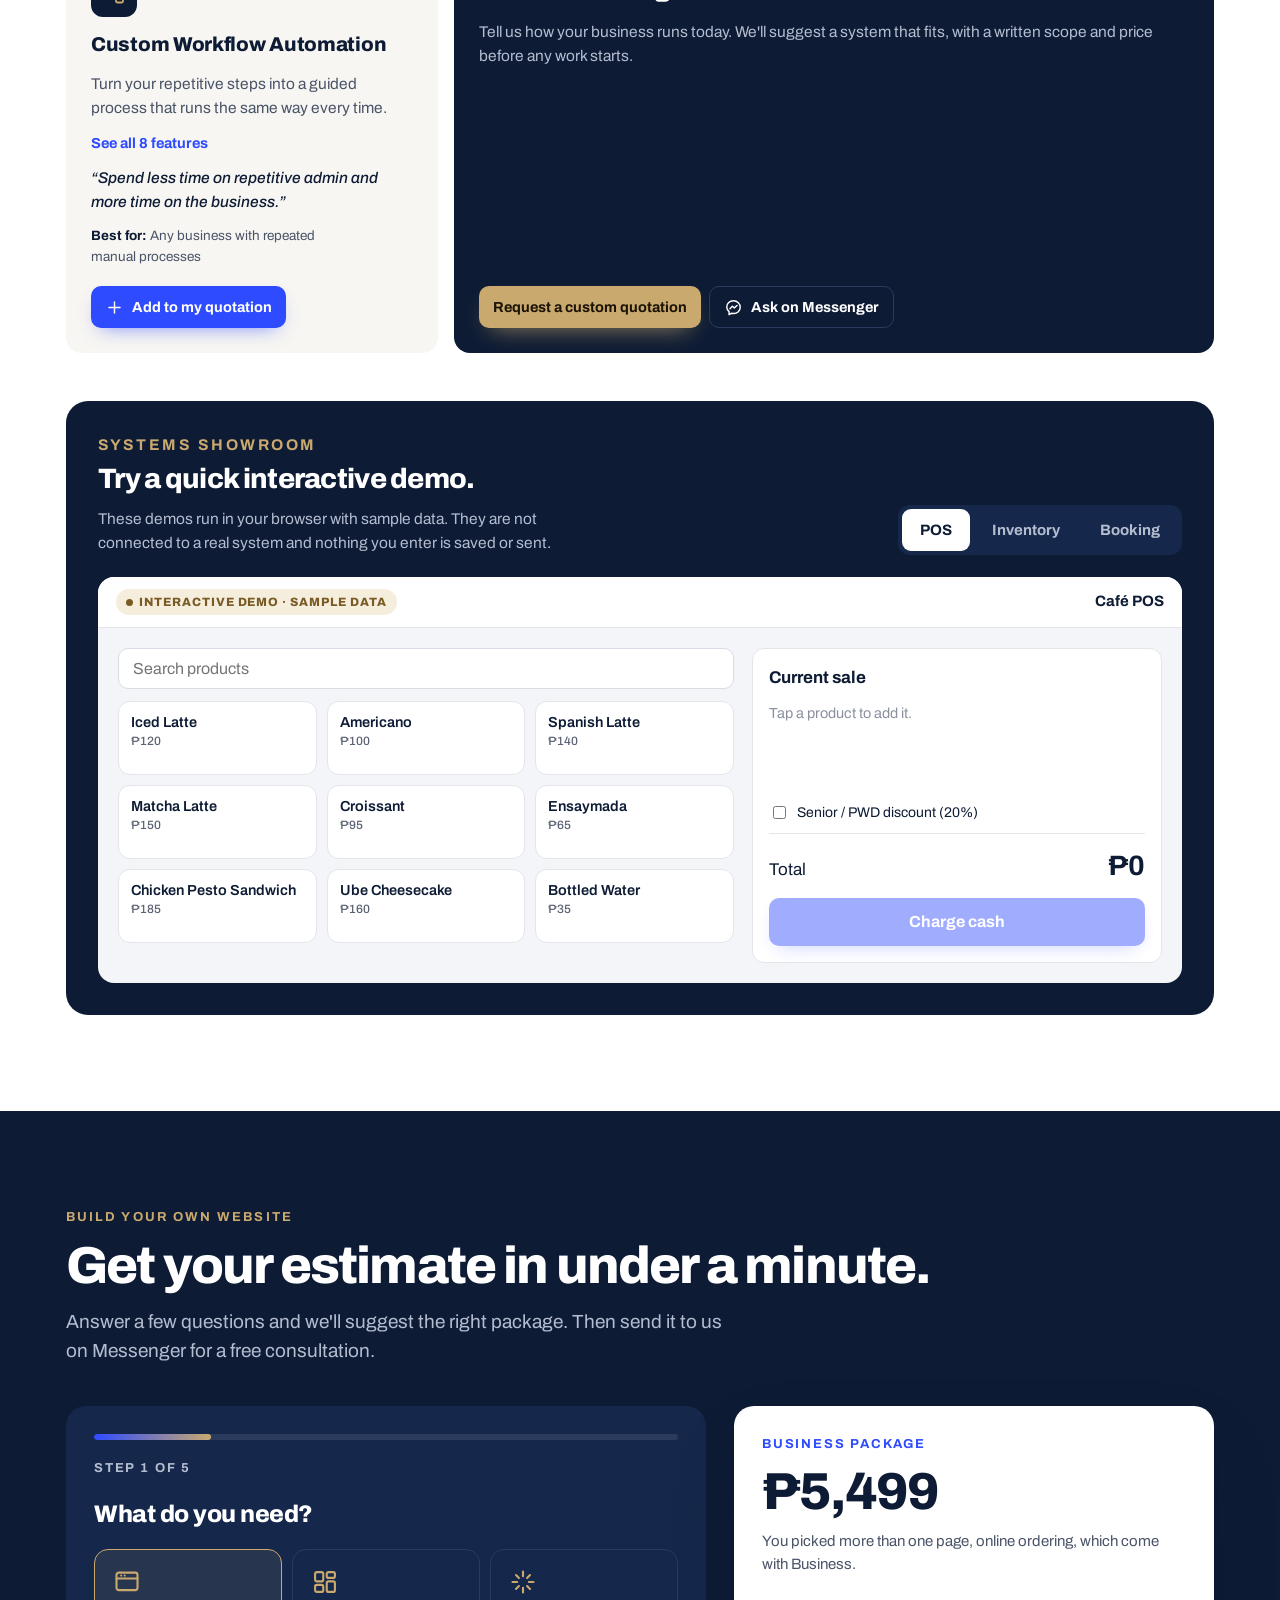
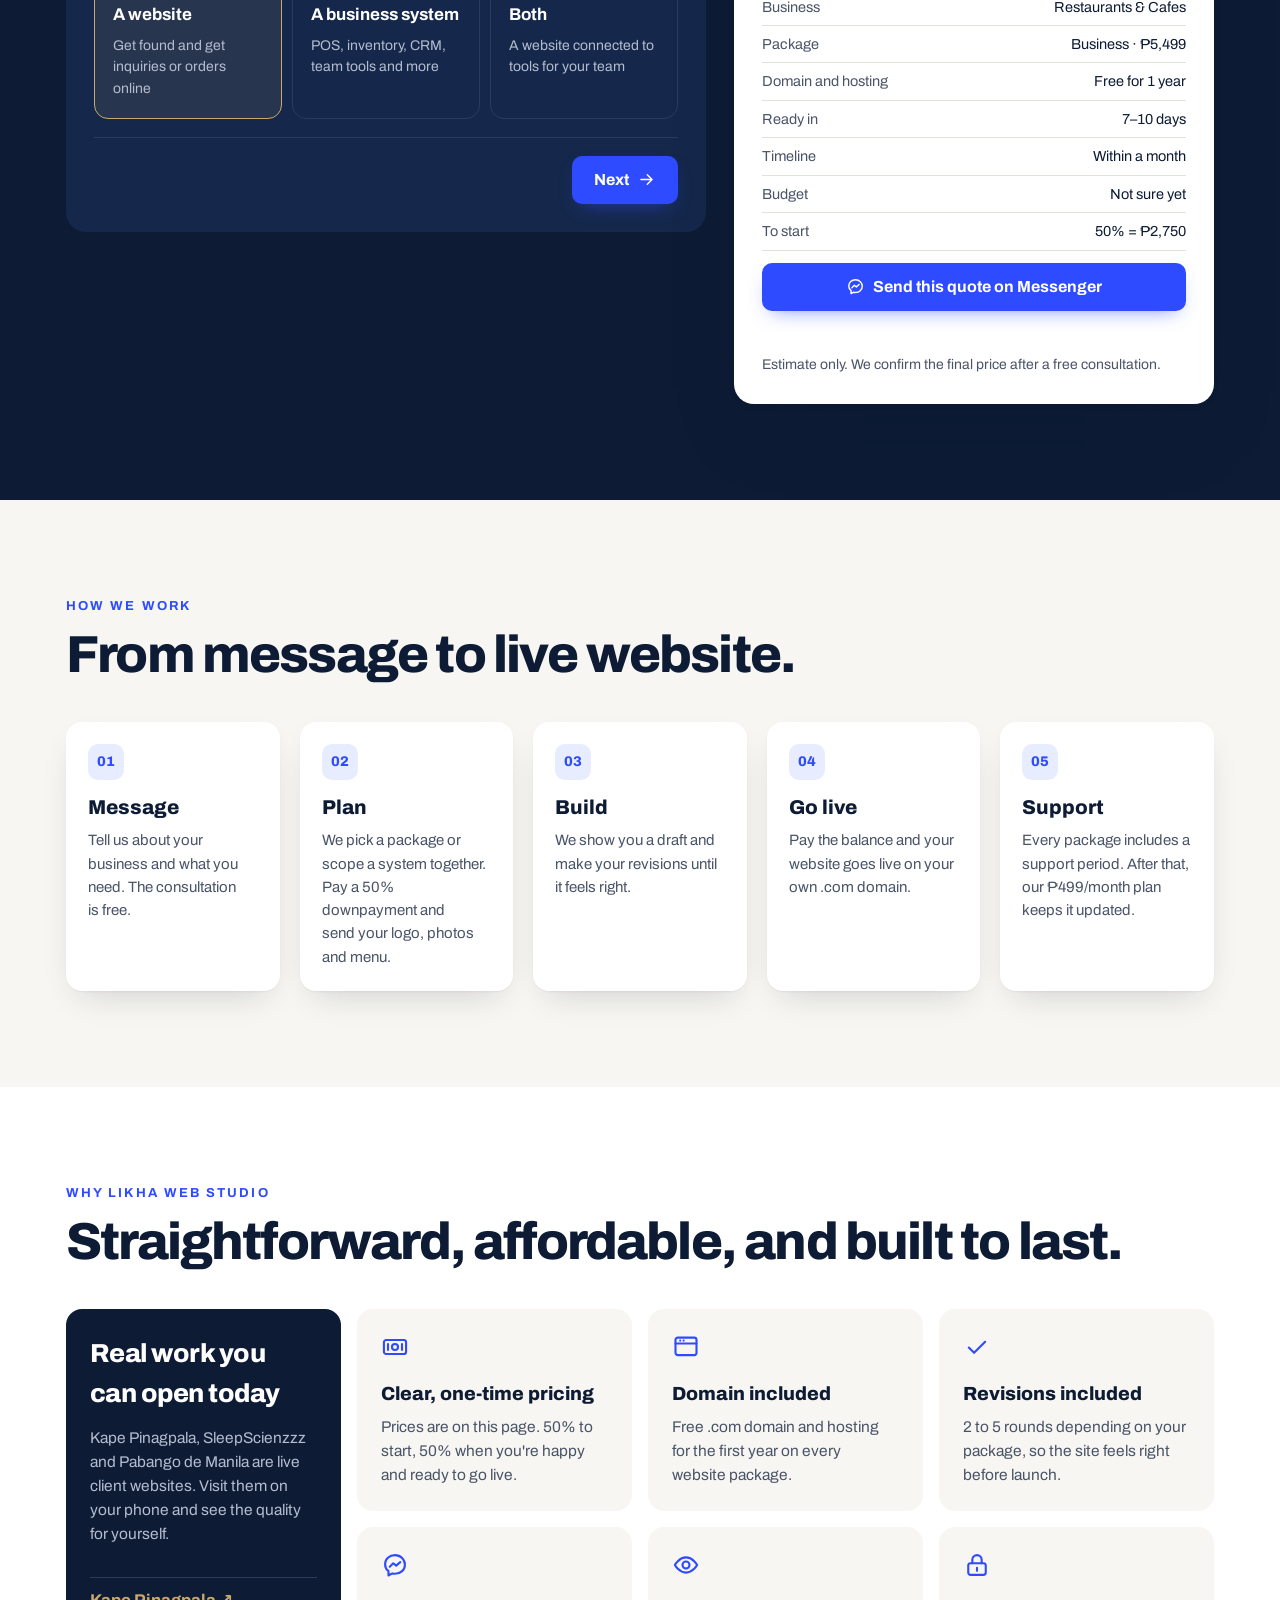
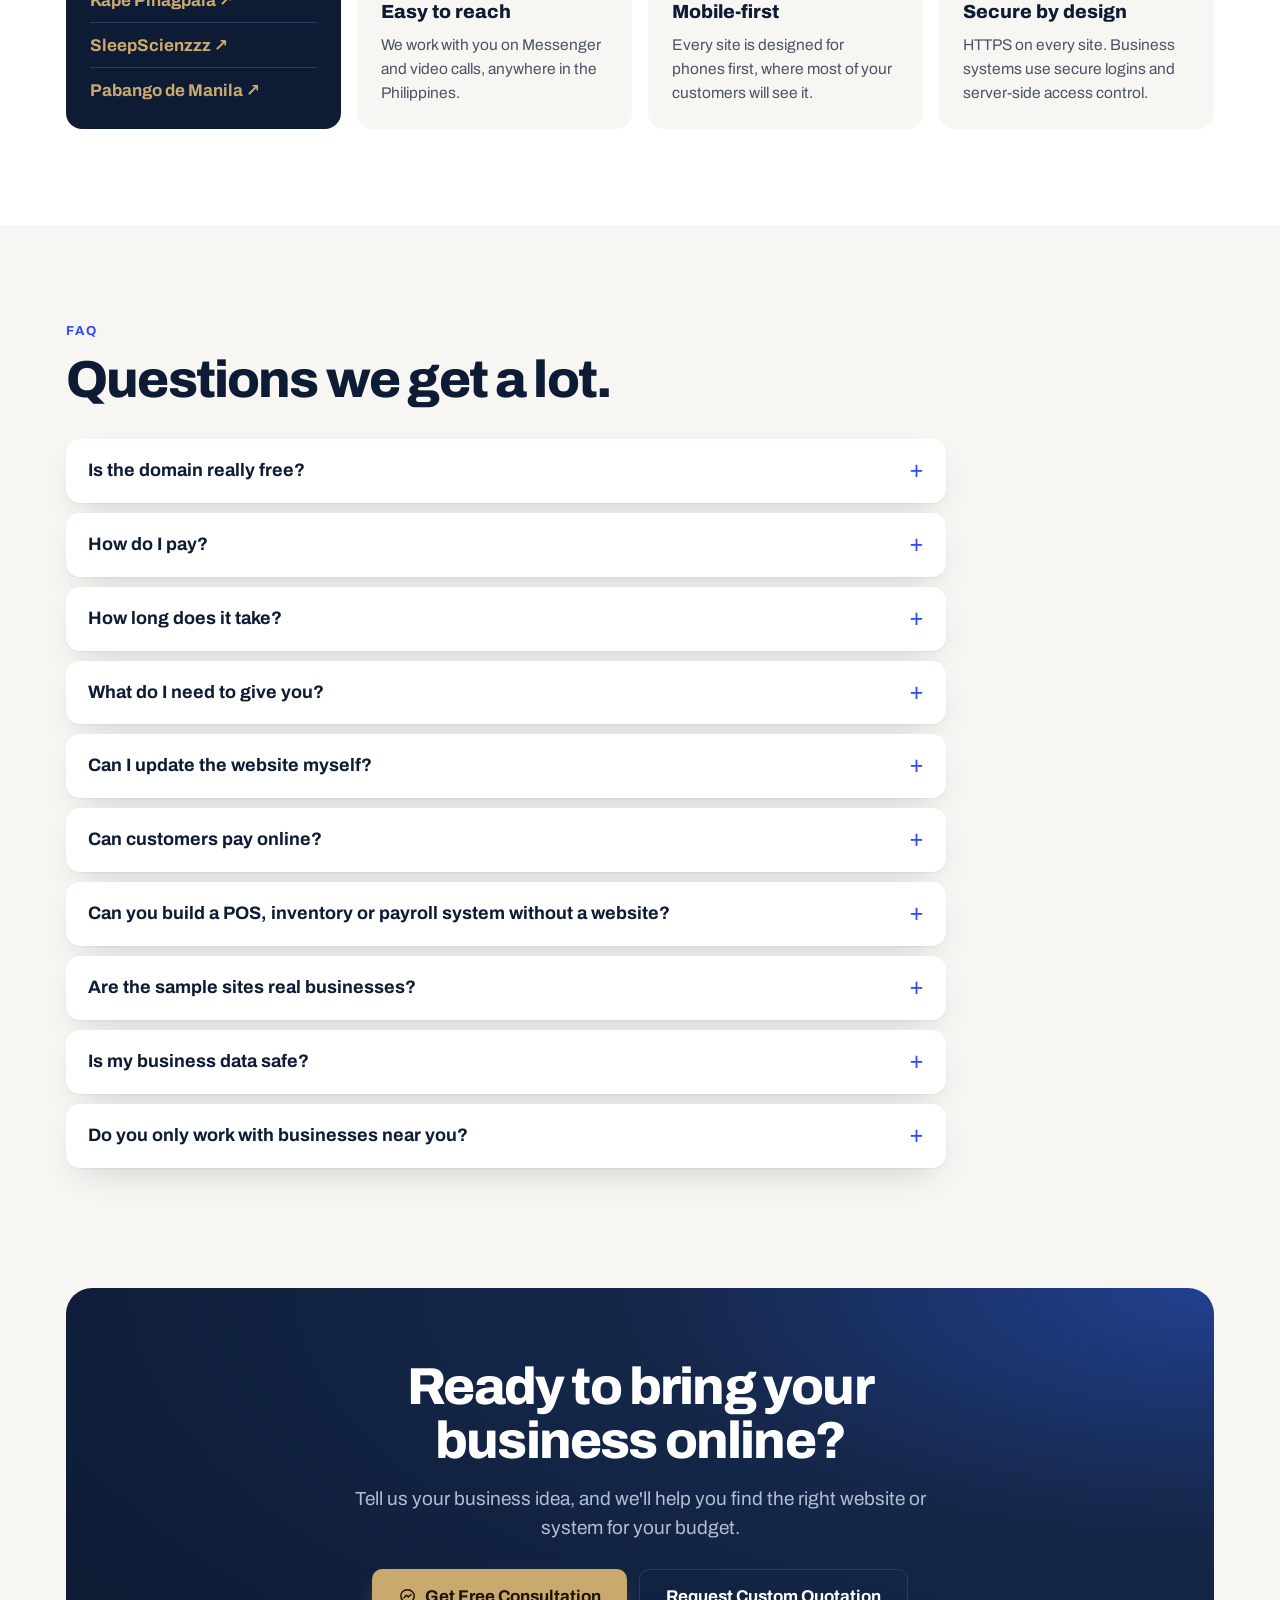
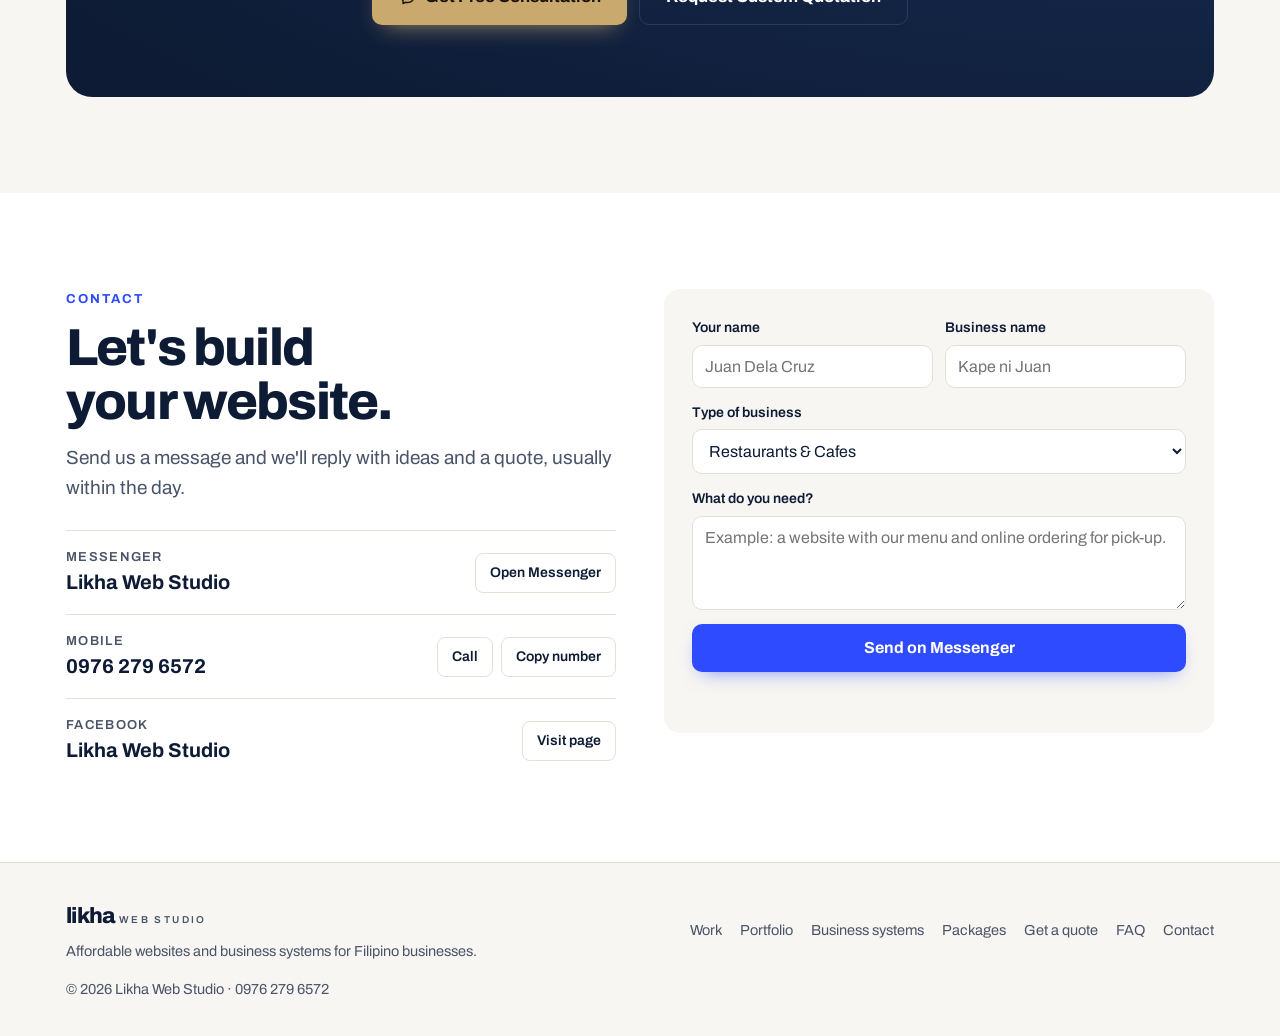
==== commit c5a74d72: "SEO: real favicon files, richer structured data, demo canonicals - Replace the inline data-URI favic" ====
--- a/public/index.html
+++ b/public/index.html
@@ -13,13 +13,18 @@
 <meta property="og:url" content="https://likhawebstudioph.com/">
 <meta property="og:type" content="website">
 <meta name="twitter:card" content="summary_large_image">
-<link rel="icon" href="data:image/svg+xml,%3Csvg xmlns='http://www.w3.org/2000/svg' viewBox='0 0 48 48'%3E%3Crect x='4' y='4' width='18' height='18' rx='2.5' fill='%230D1B34'/%3E%3Crect x='4' y='26' width='18' height='18' rx='2.5' fill='%230D1B34'/%3E%3Crect x='26' y='26' width='18' height='18' rx='2.5' fill='%232E4BFF'/%3E%3C/svg%3E">
+<link rel="icon" href="/favicon.ico" sizes="48x48">
+<link rel="icon" href="/favicon.svg" type="image/svg+xml">
+<link rel="apple-touch-icon" href="/apple-touch-icon.png">
 <link rel="preconnect" href="https://fonts.googleapis.com">
 <link rel="preconnect" href="https://fonts.gstatic.com" crossorigin>
 <link rel="stylesheet" href="https://fonts.googleapis.com/css2?family=Archivo:wght@400;500;600;700;800&display=swap">
 <link rel="stylesheet" href="assets/likha.css?v=4">
 <script type="application/ld+json">
-{"@context":"https://schema.org","@type":"ProfessionalService","name":"Likha Web Studio","url":"https://likhawebstudioph.com/","image":"https://likhawebstudioph.com/og-image.png","description":"Affordable websites and business management systems for Filipino businesses.","telephone":"+639762796572","areaServed":"PH","priceRange":"₱3,500+","sameAs":["https://www.facebook.com/profile.php?id=61595731580054"]}
+{"@context":"https://schema.org","@graph":[
+{"@type":"ProfessionalService","@id":"https://likhawebstudioph.com/#business","name":"Likha Web Studio","alternateName":["Likha","Likha Web Studio PH"],"url":"https://likhawebstudioph.com/","logo":"https://likhawebstudioph.com/logo-512.png","image":"https://likhawebstudioph.com/og-image.png","description":"Affordable websites and business management systems (online ordering, booking, POS, inventory) for Filipino businesses. Websites from ₱3,500 with a free .com domain for the first year.","telephone":"+639762796572","address":{"@type":"PostalAddress","addressCountry":"PH"},"areaServed":{"@type":"Country","name":"Philippines"},"priceRange":"₱3,500+","knowsAbout":["Web design","Website development","Online ordering systems","Booking systems","POS systems","Inventory systems"],"sameAs":["https://www.facebook.com/profile.php?id=61595731580054"]},
+{"@type":"WebSite","@id":"https://likhawebstudioph.com/#website","name":"Likha Web Studio","url":"https://likhawebstudioph.com/","publisher":{"@id":"https://likhawebstudioph.com/#business"},"inLanguage":"en-PH"}
+]}
 </script>
 </head>
 <body>
--- a/public/assets/likha.css
+++ b/public/assets/likha.css
@@ -150,6 +150,7 @@
 .browser .bar span{margin-left:10px;background:#fff;border-radius:5px;font-size:11px;color:#5B6274;padding:3px 12px;white-space:nowrap;overflow:hidden;text-overflow:ellipsis;max-width:70%}
 .vp{position:relative;aspect-ratio:16/10;overflow:hidden;background:var(--navy-2)}
 .vp img{width:100%;height:100%;object-fit:cover;object-position:top}
+.vp>a{display:block;width:100%;height:100%}
 .vp iframe{position:absolute;left:0;top:0;border:0;transform-origin:0 0;pointer-events:none;background:transparent;opacity:0;transition:opacity .4s}
 .vp iframe.loaded{opacity:1;background:#fff}
 .mob{position:absolute;right:0;bottom:0;width:24%;background:#0B0F19;border-radius:22px;padding:6px;box-shadow:var(--shadow-lg)}
